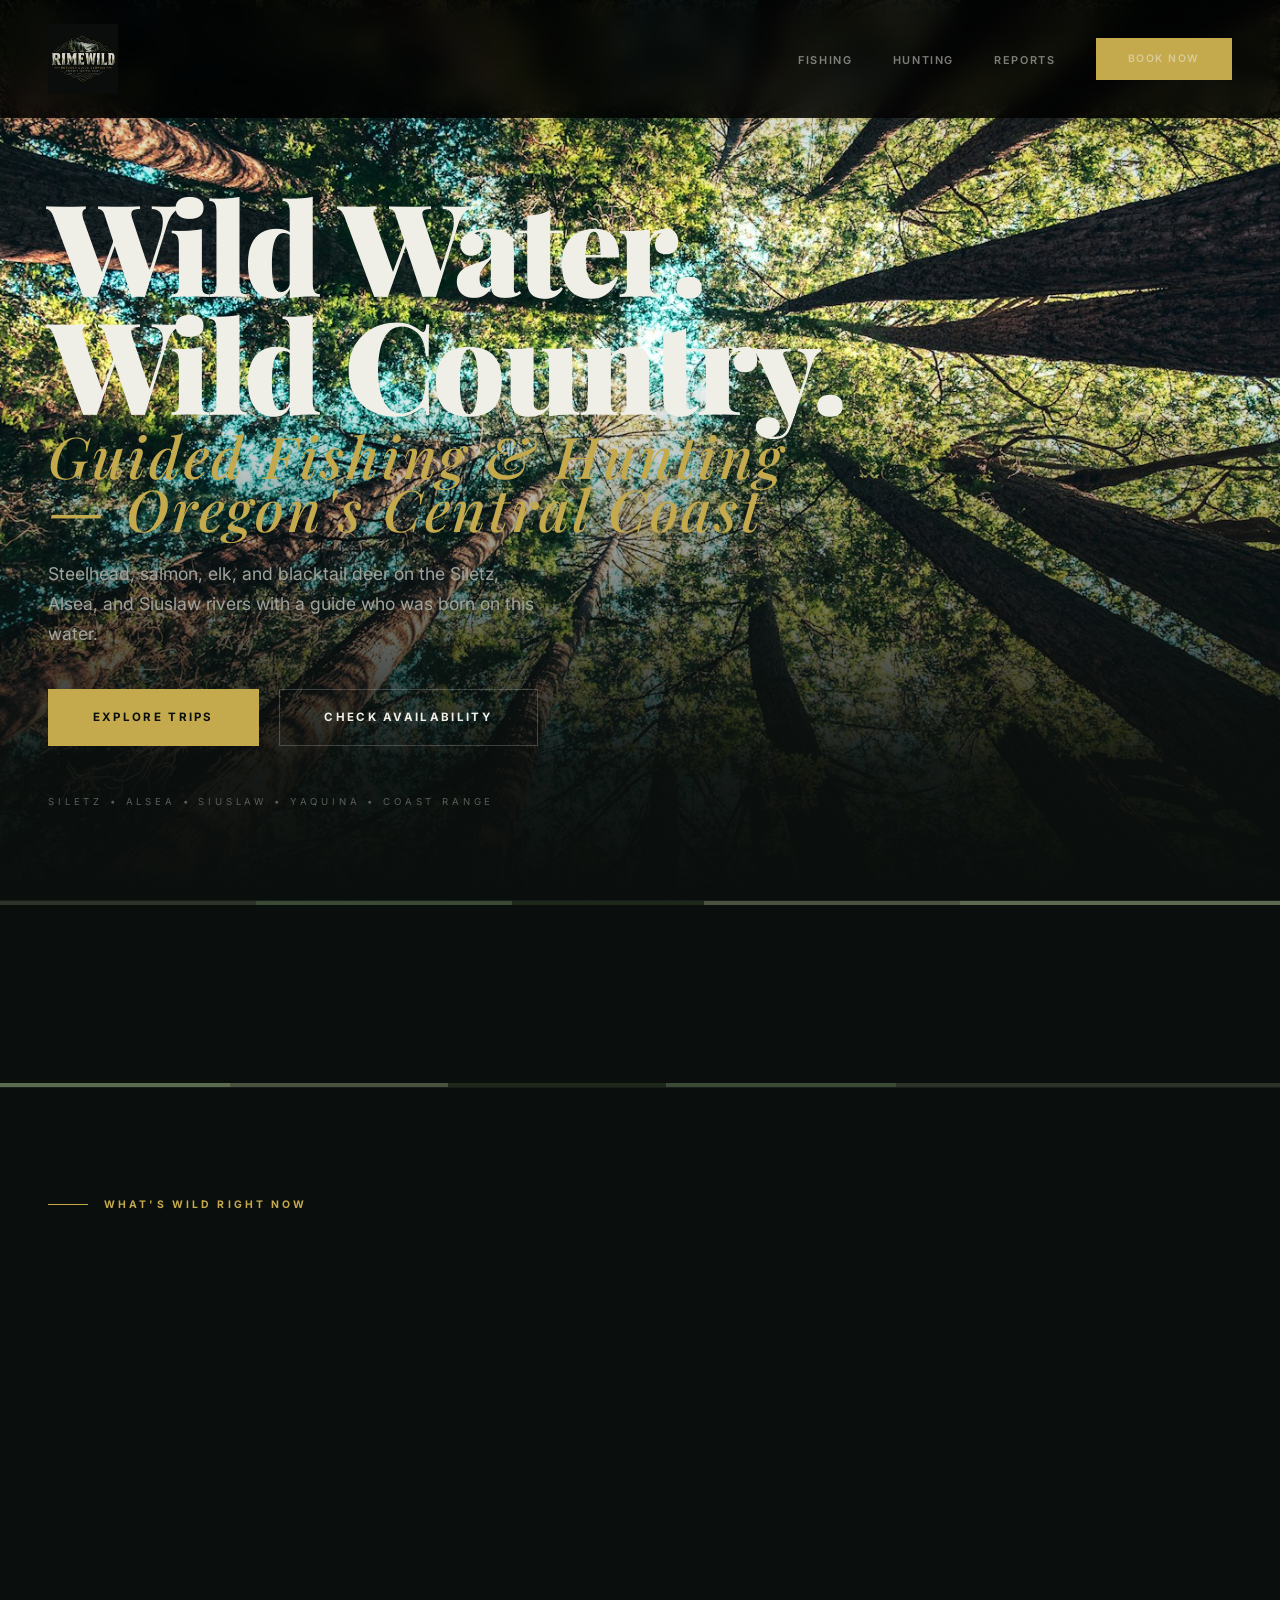
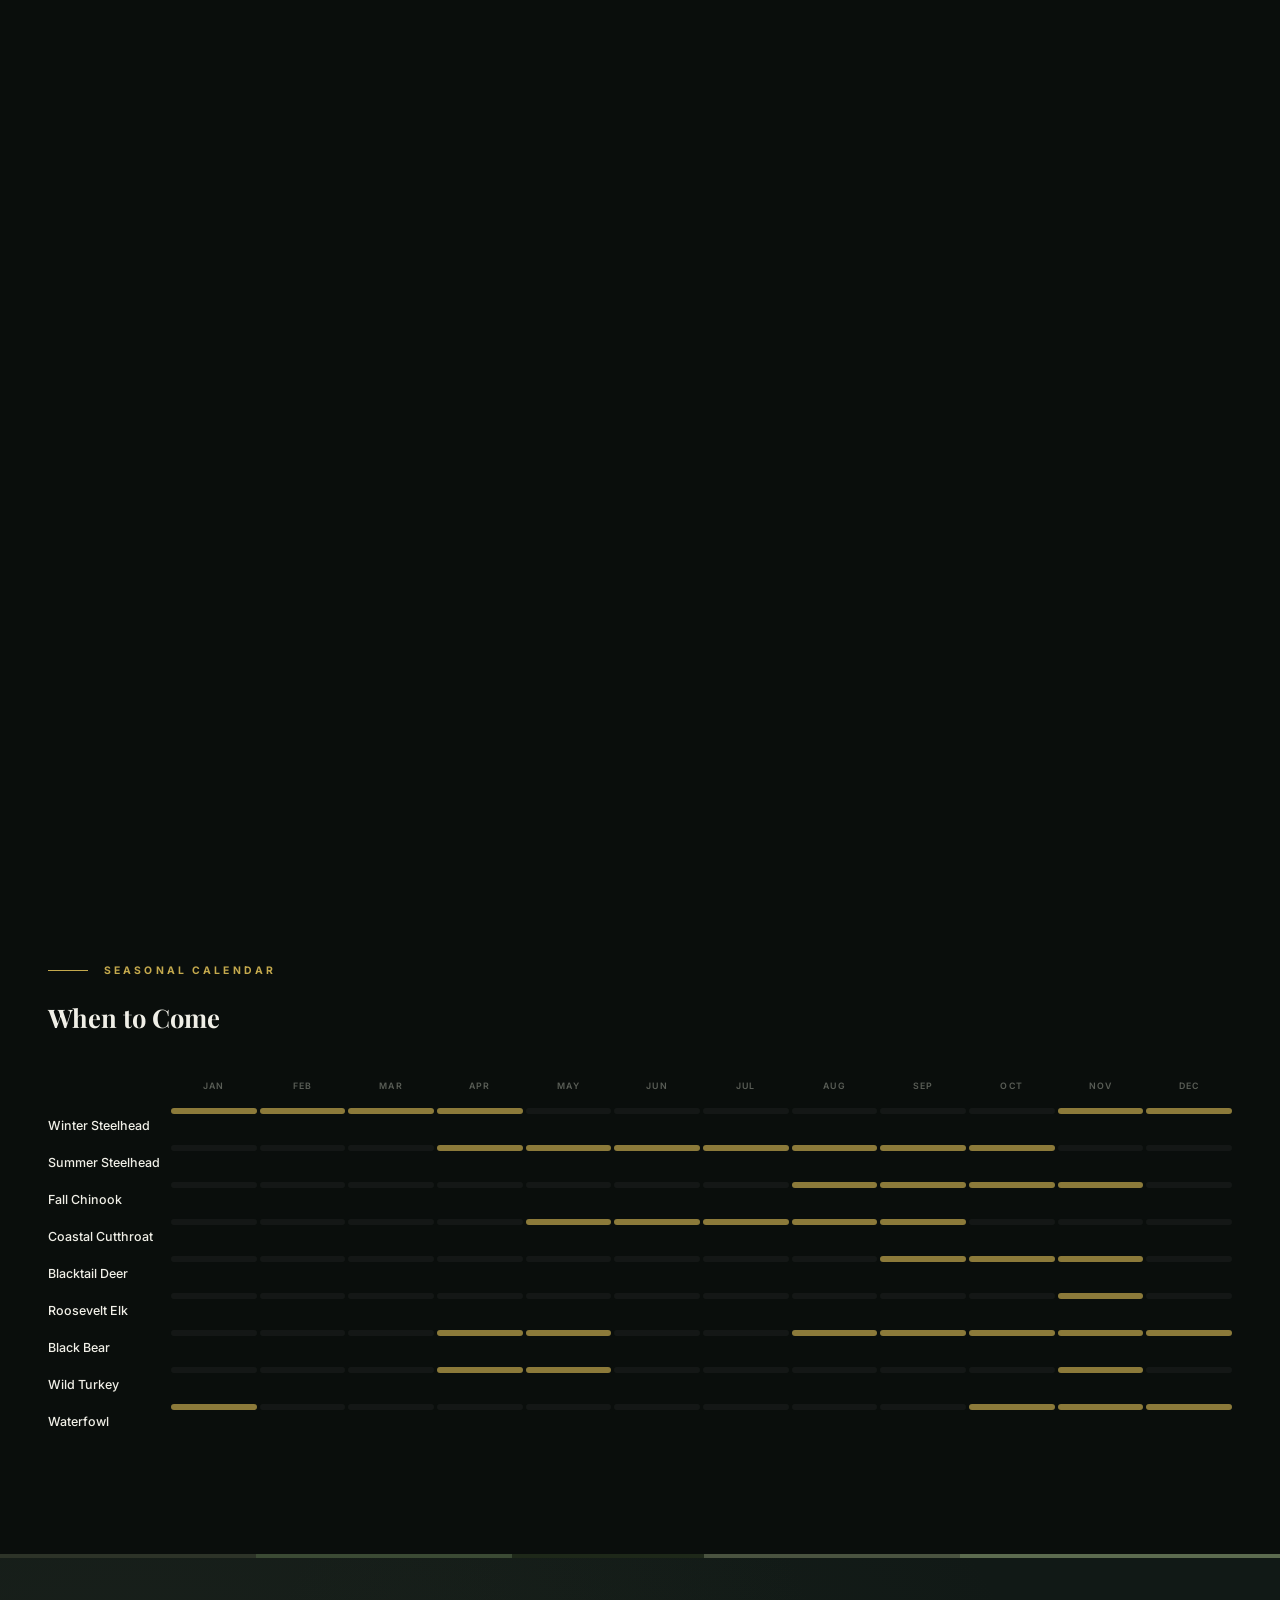
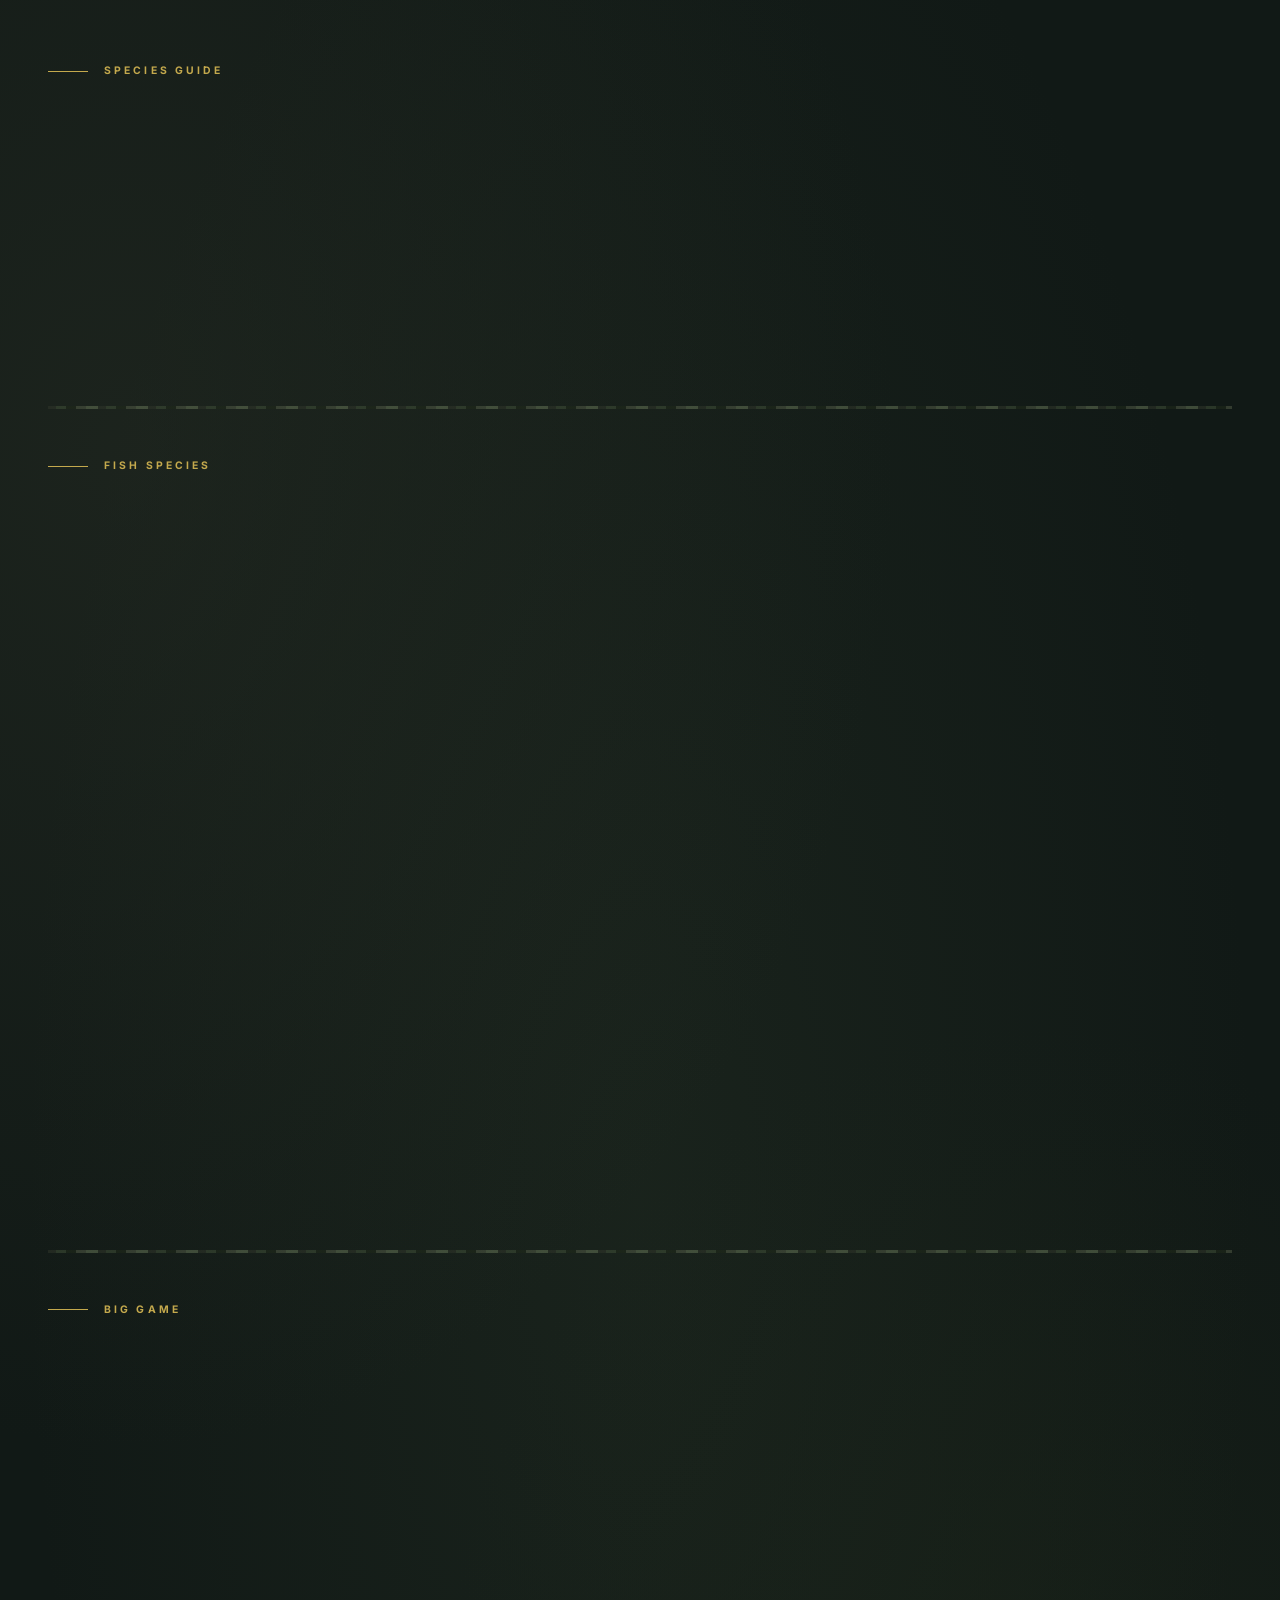
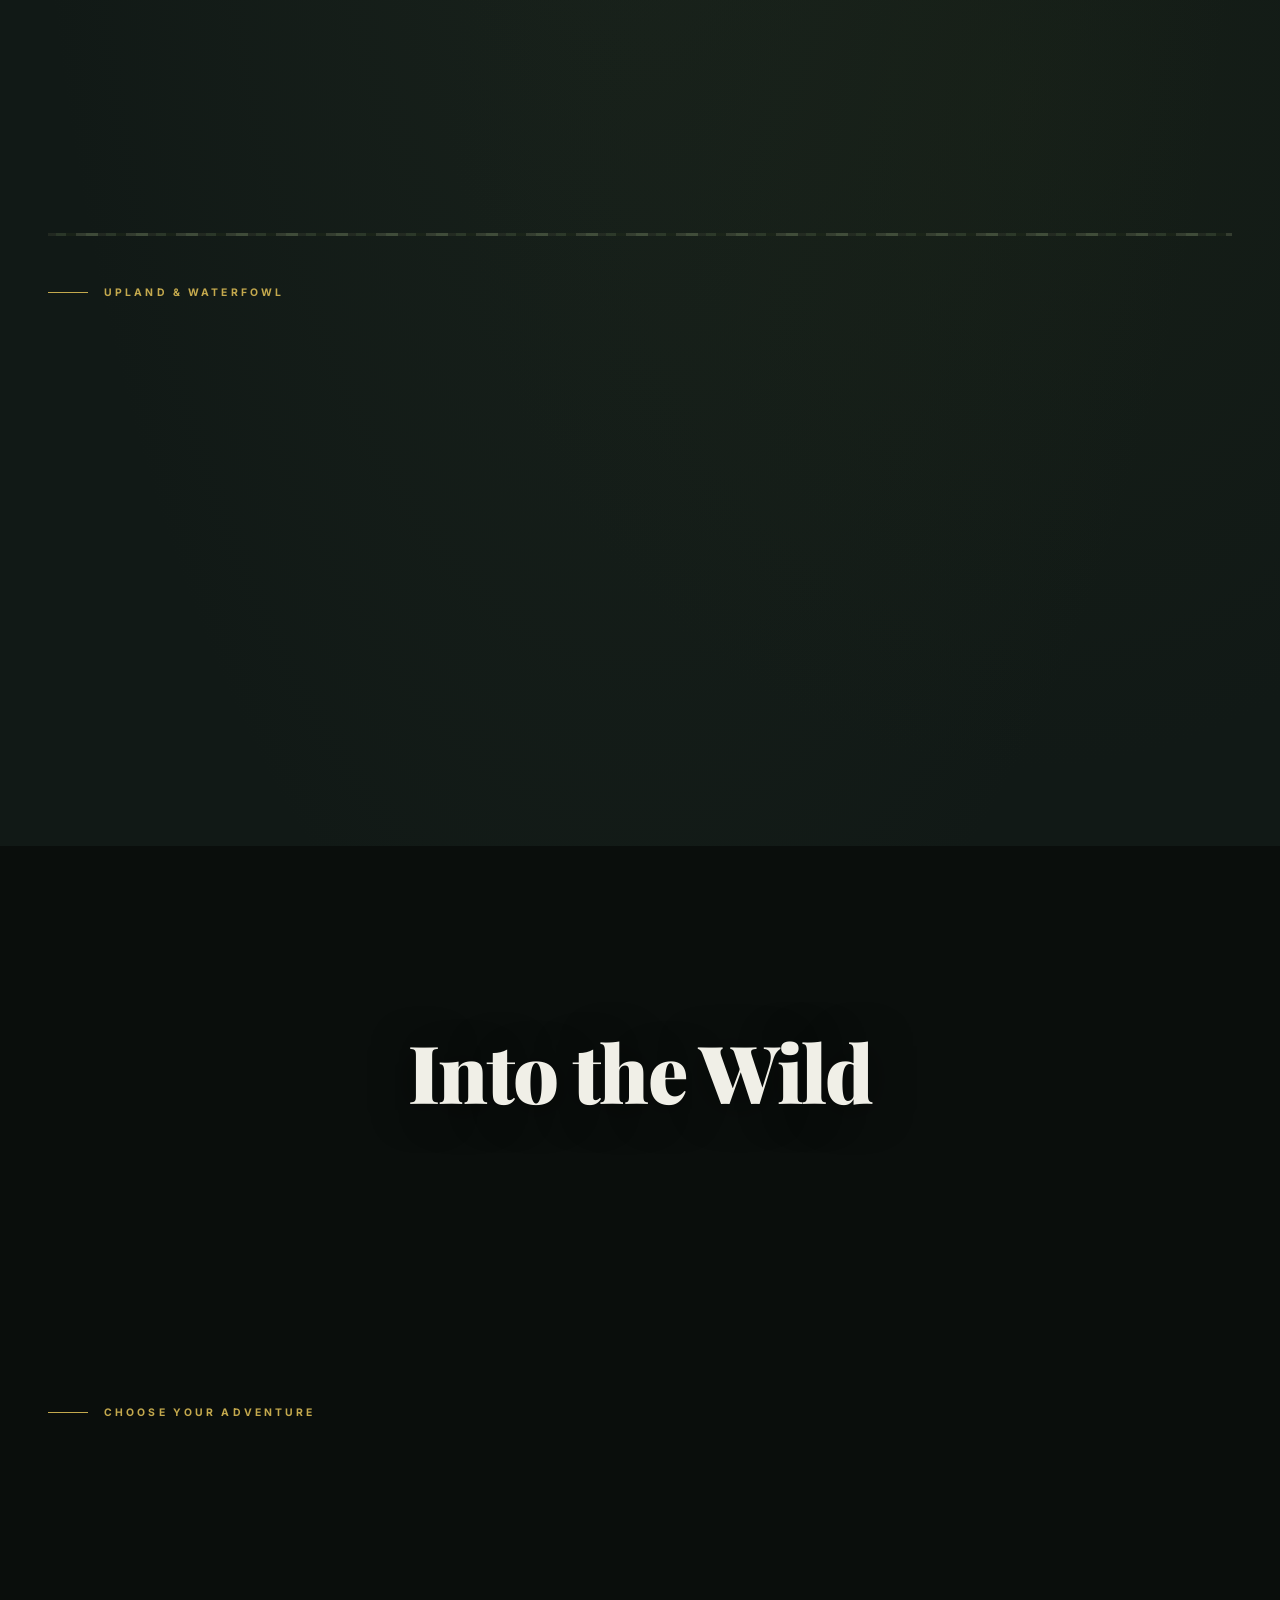
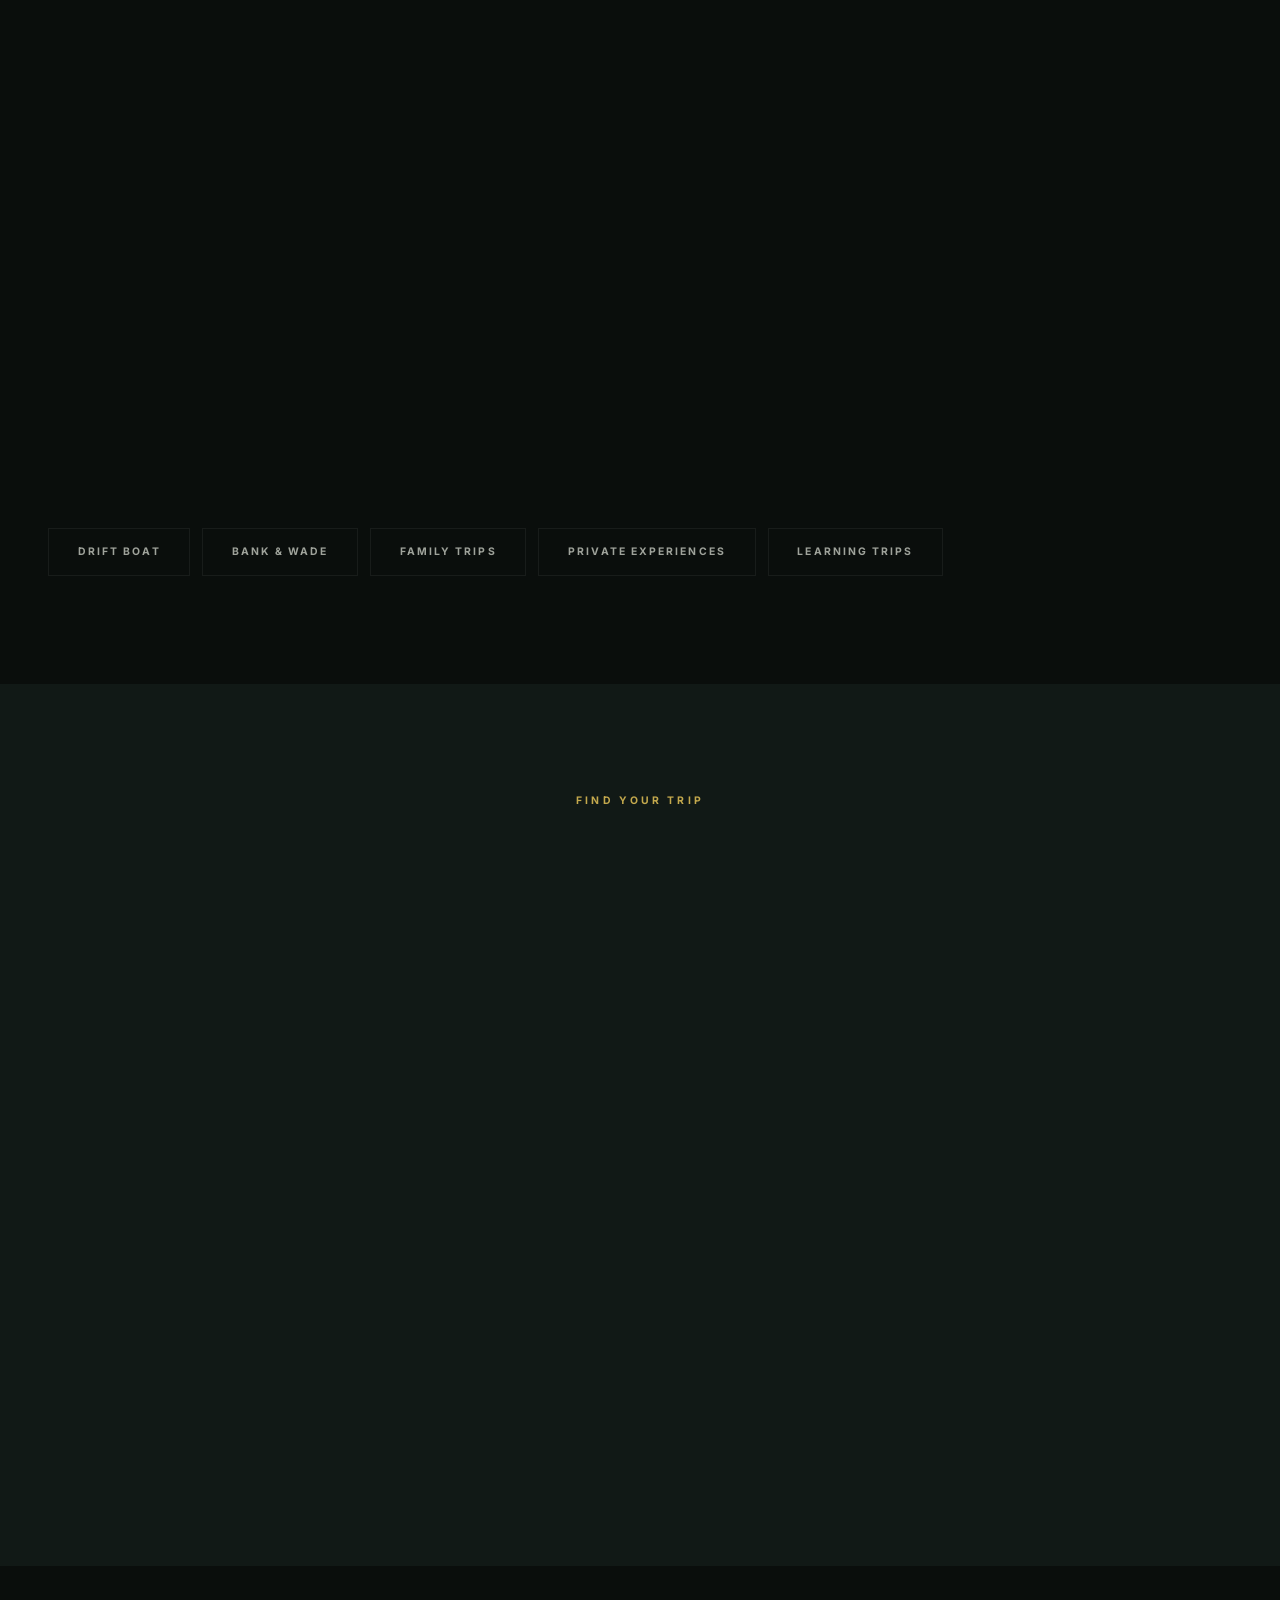
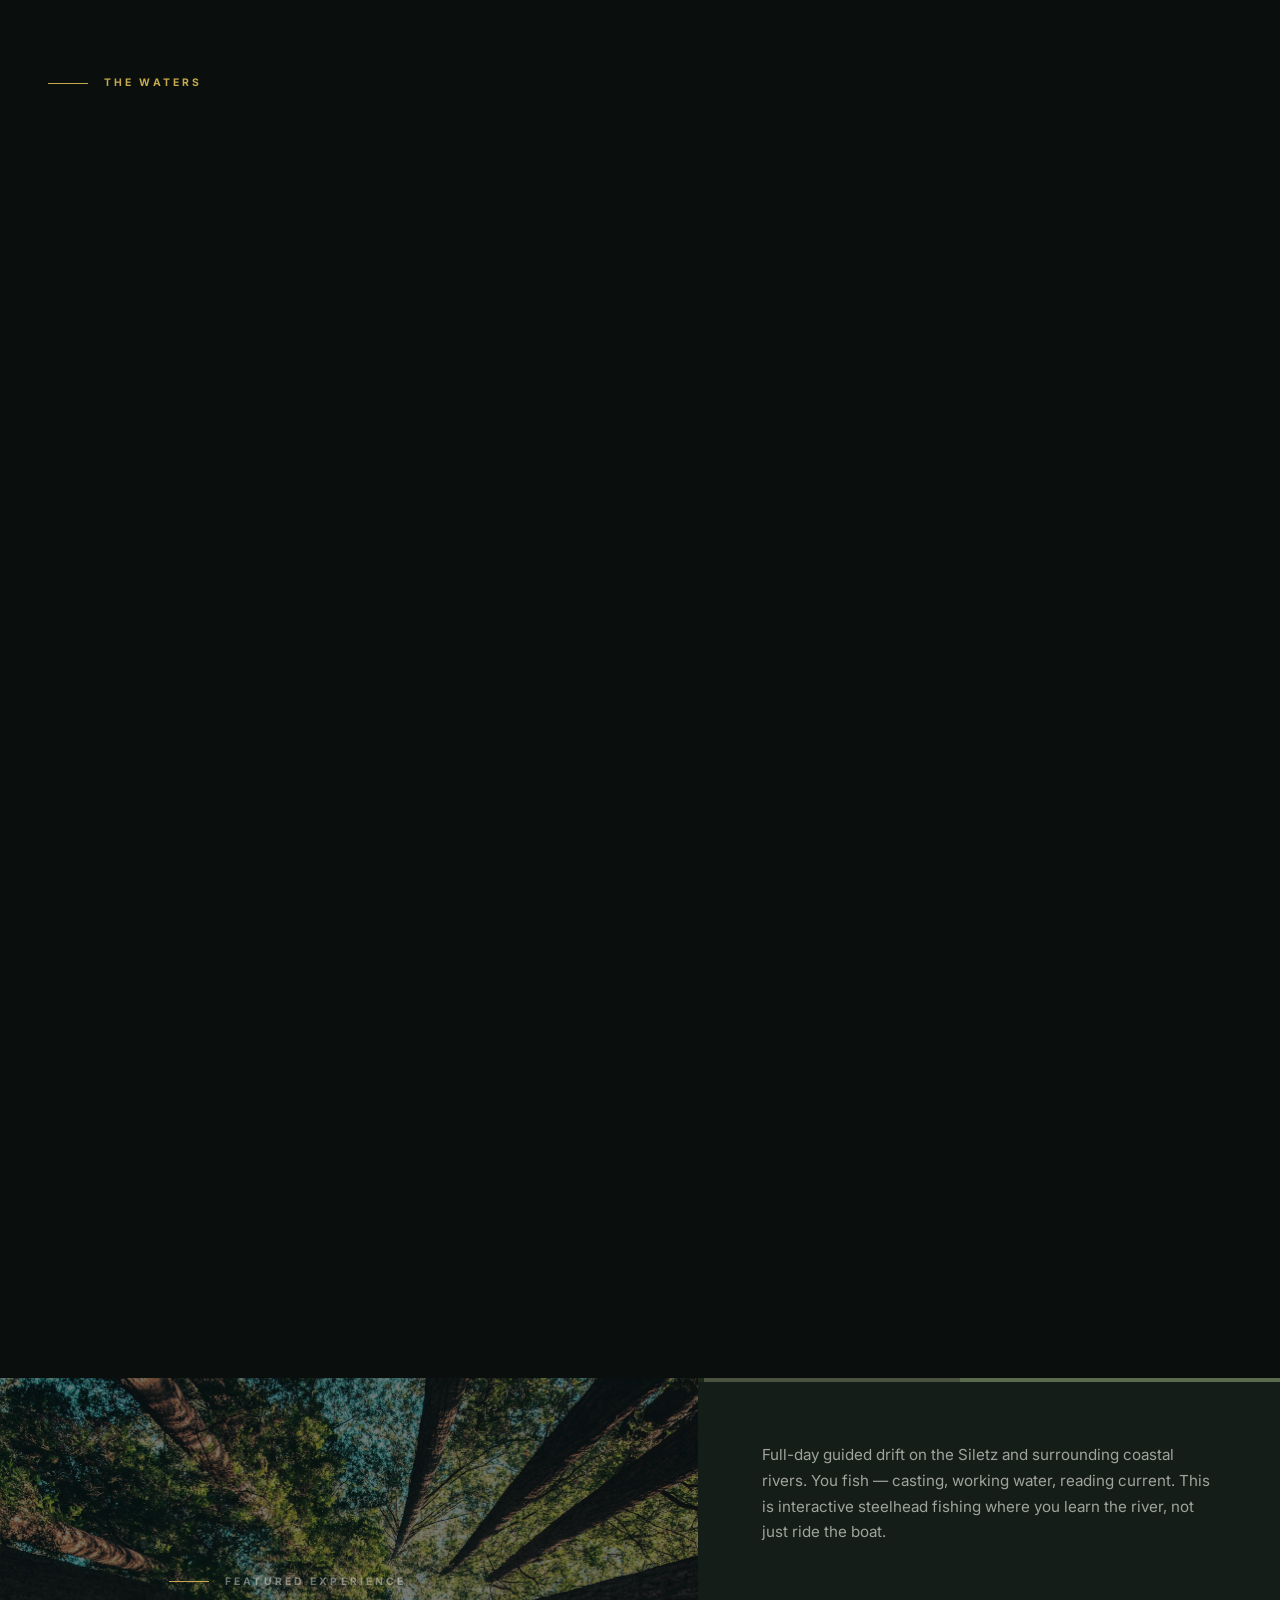
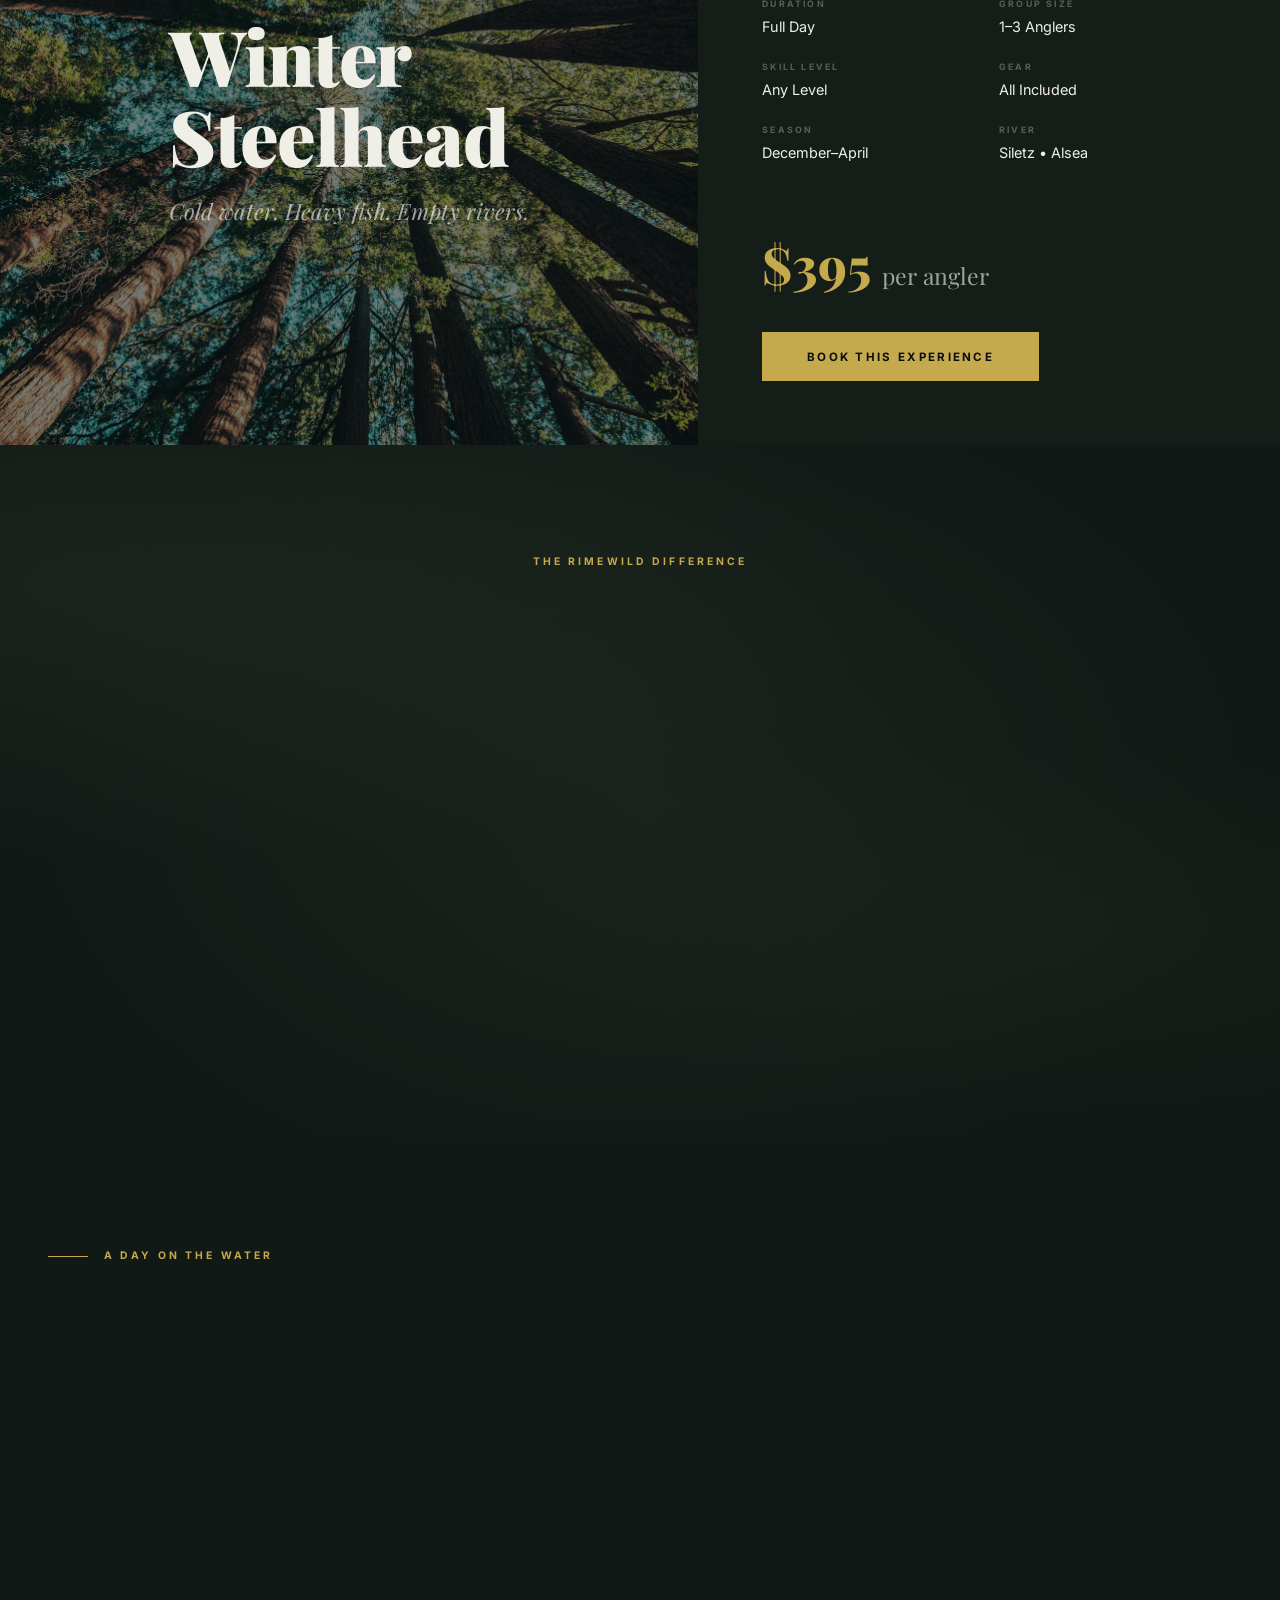
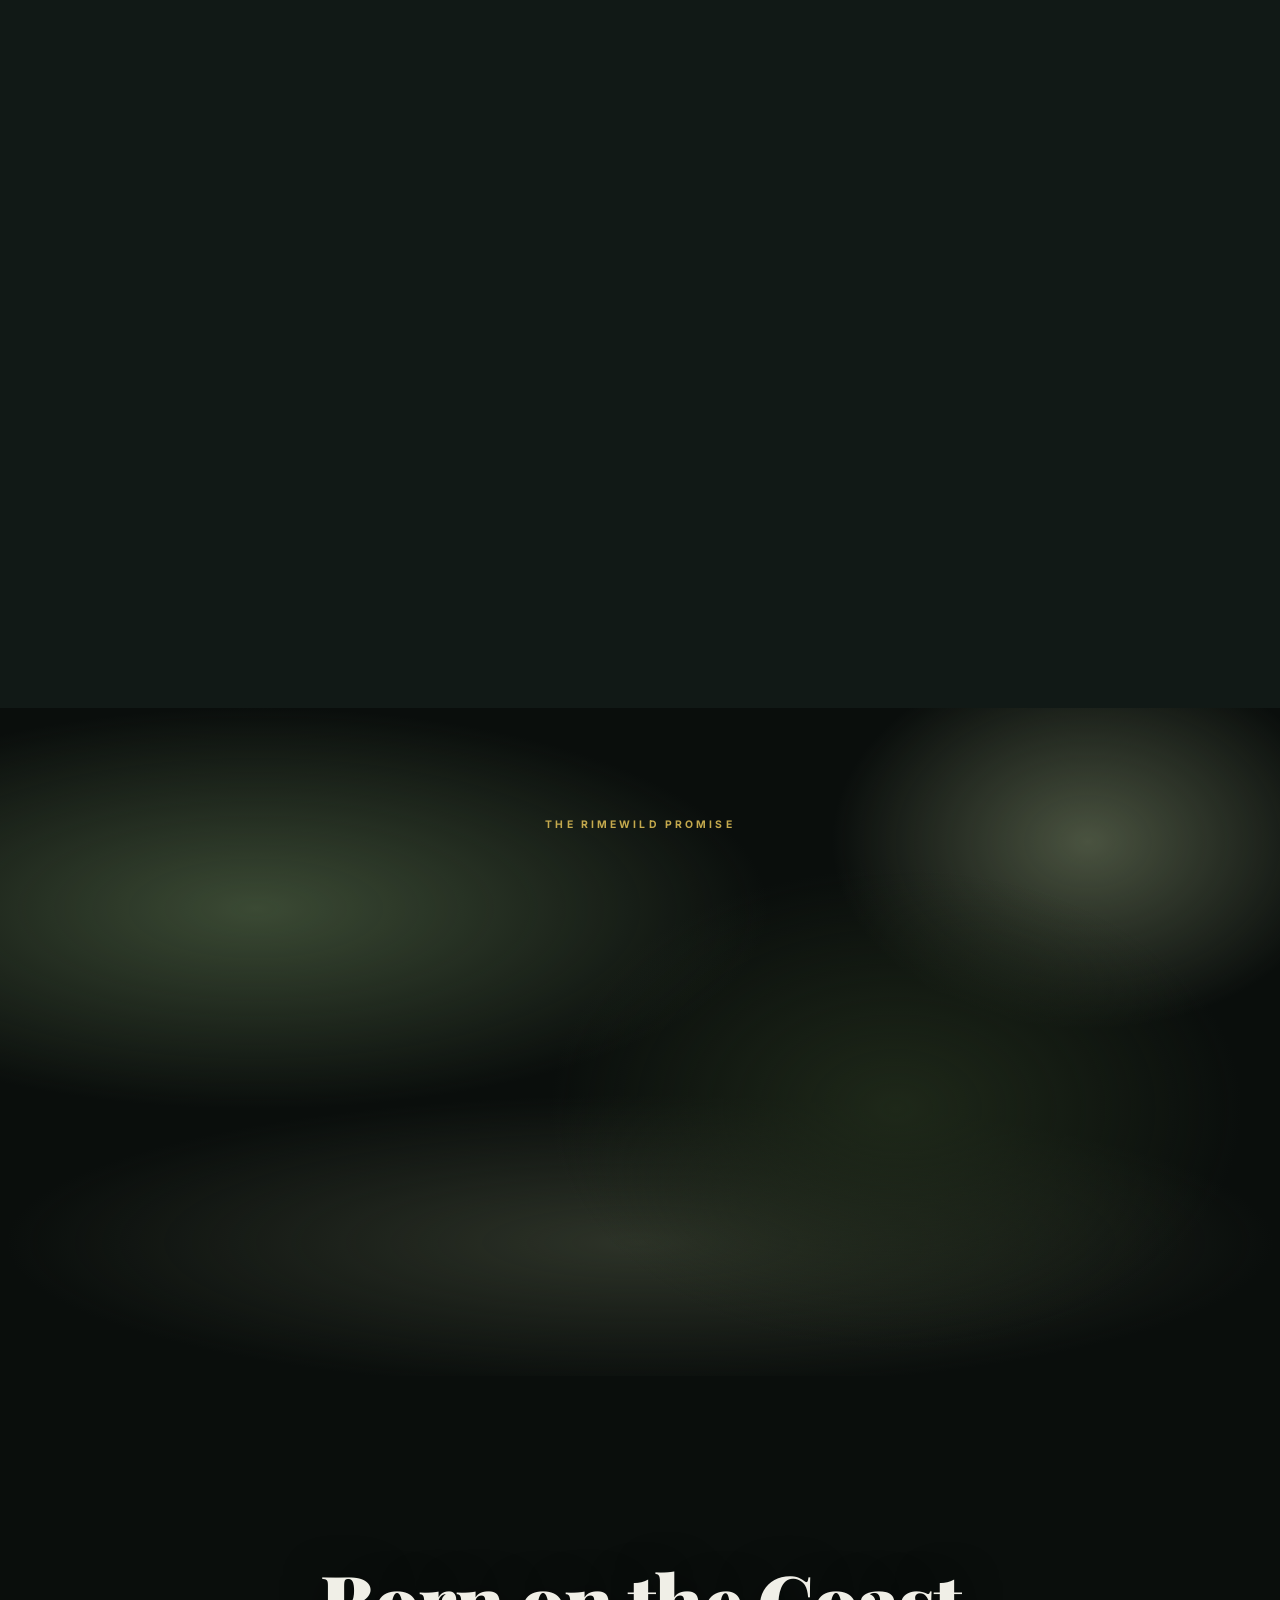
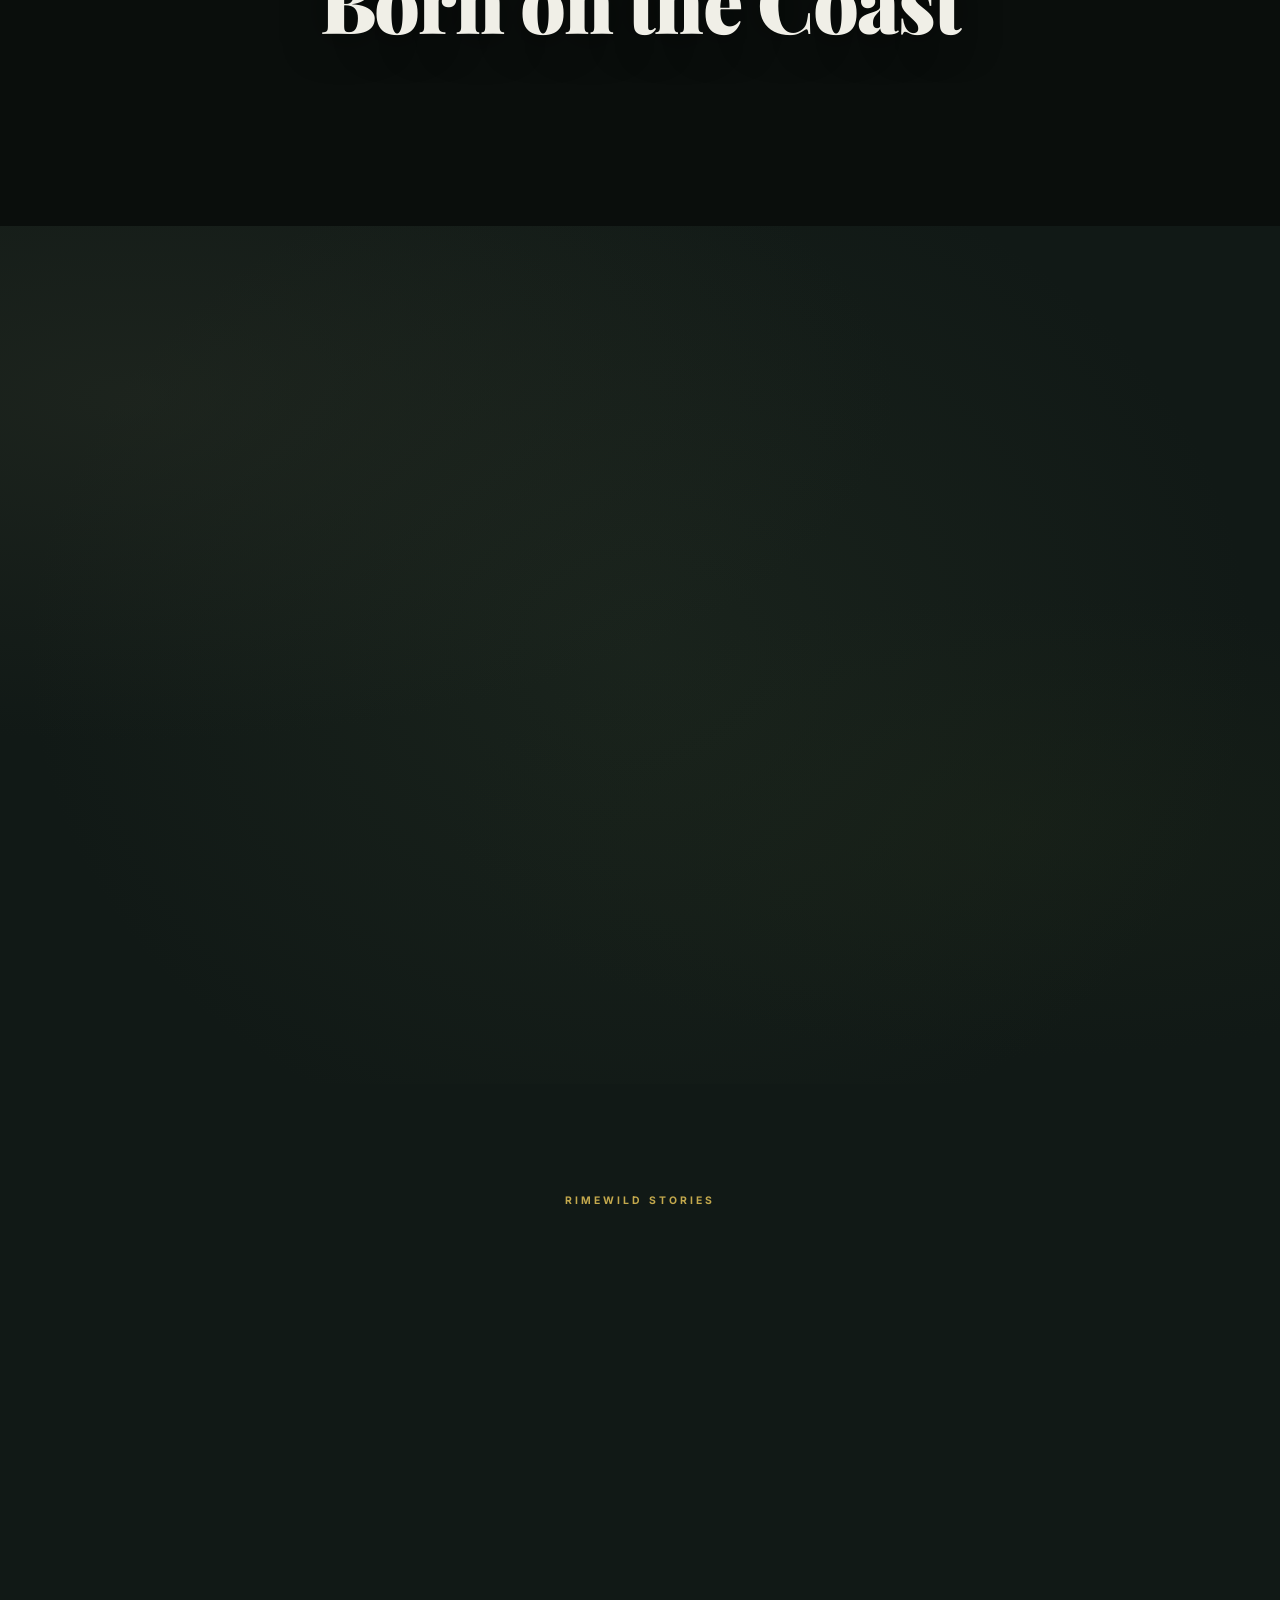
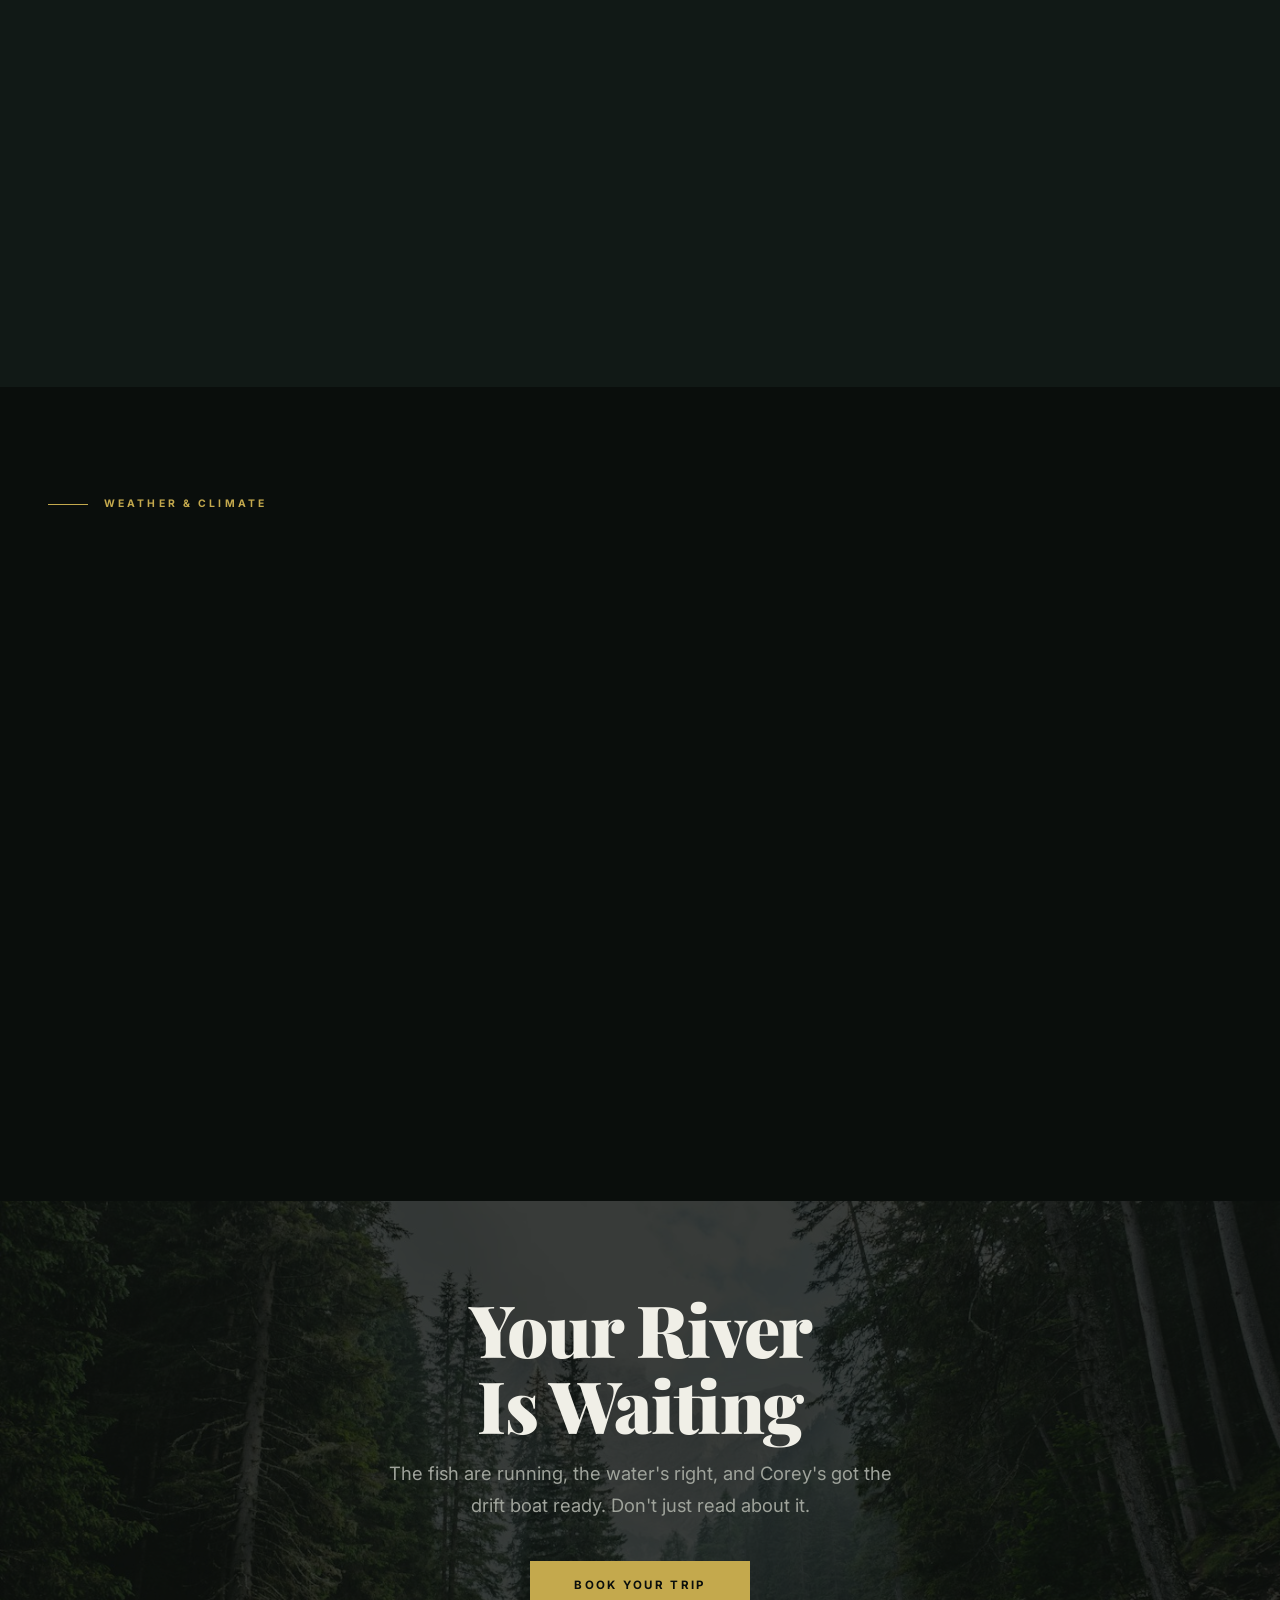
==== index.html @ 9d6ce8b0 "seo: add complete meta tags + accessibility landmarks to all pages Add canonical, OG, Twitter Card, " ====
<!DOCTYPE html>
<html lang="en">
<head>
  <meta charset="UTF-8">
  <meta name="viewport" content="width=device-width, initial-scale=1.0, viewport-fit=cover">
  <title>Rimewild — Guided Fishing & Hunting | Oregon's Central Coast</title>
  <meta name="description" content="Premium guided fishing and hunting on Oregon's Central Coast. Steelhead, salmon, elk, and blacktail deer on the Siletz, Alsea, and Siuslaw rivers.">
  <meta name="robots" content="index, follow">
  <meta name="theme-color" content="#0a0e0c">
  <link rel="canonical" href="https://luckygoats33.github.io/rimewild/">
  <meta property="og:title" content="Rimewild — Guided Fishing & Hunting | Oregon's Central Coast">
  <meta property="og:description" content="Premium guided fishing and hunting on Oregon's Central Coast. Steelhead, salmon, elk, and blacktail deer on the Siletz, Alsea, and Siuslaw rivers.">
  <meta property="og:type" content="website">
  <meta property="og:url" content="https://luckygoats33.github.io/rimewild/">
  <meta property="og:image" content="https://luckygoats33.github.io/rimewild/assets/hero-river.jpg">
  <meta property="og:site_name" content="Rimewild">
  <meta name="twitter:card" content="summary_large_image">
  <meta name="twitter:title" content="Rimewild — Guided Fishing & Hunting | Oregon's Central Coast">
  <meta name="twitter:description" content="Premium guided fishing and hunting on Oregon's Central Coast. Steelhead, salmon, elk, and blacktail deer.">
  <meta name="twitter:image" content="https://luckygoats33.github.io/rimewild/assets/hero-river.jpg">
  <meta name="geo.region" content="US-OR">
  <meta name="geo.placename" content="Lincoln City, Oregon">
  <meta name="geo.position" content="44.9582;-124.0177">
  <meta name="ICBM" content="44.9582, -124.0177">
  <script type="application/ld+json">
  {
    "@context": "https://schema.org",
    "@type": "LocalBusiness",
    "name": "Rimewild",
    "description": "Premium guided fishing and hunting on Oregon's Central Coast",
    "url": "https://luckygoats33.github.io/rimewild/",
    "image": "https://luckygoats33.github.io/rimewild/assets/hero-river.jpg",
    "address": {
      "@type": "PostalAddress",
      "addressRegion": "OR",
      "addressCountry": "US",
      "addressLocality": "Lincoln City"
    },
    "geo": {
      "@type": "GeoCoordinates",
      "latitude": 44.9582,
      "longitude": -124.0177
    },
    "areaServed": "Oregon Central Coast",
    "priceRange": "$$",
    "hasOfferCatalog": {
      "@type": "OfferCatalog",
      "name": "Guide Services",
      "itemListElement": [
        {"@type": "Offer", "itemOffered": {"@type": "Service", "name": "Guided Fishing"}},
        {"@type": "Offer", "itemOffered": {"@type": "Service", "name": "Guided Hunting"}}
      ]
    }
  }
  </script>
  <link rel="preconnect" href="https://fonts.googleapis.com">
  <link rel="preconnect" href="https://fonts.gstatic.com" crossorigin>
  <link href="https://fonts.googleapis.com/css2?family=Playfair+Display:ital,wght@0,400;0,500;0,600;0,700;0,800;0,900;1,400;1,500;1,600&family=Inter:wght@300;400;500;600;700;800&display=swap" rel="stylesheet">
  <style>
*,*::before,*::after{box-sizing:border-box}
:root {
  --bg: #0a0e0c;
  --bg-elevated: #111916;
  --bg-card: #151d19;
  --bg-card-hover: #1c2821;
  --text: #f0efe7;
  --text-dim: #9fa39b;
  --text-muted: #5a5e57;
  --gold: #c4a94d;
  --gold-bright: #dfc462;
  --gold-dim: rgba(196,169,77,.12);
  --green: #3d6b4f;
  --green-bright: #5ba373;
  --camo-1: #2d3328;
  --camo-2: #3b4a34;
  --camo-3: #1e2819;
  --camo-4: #4a5340;
  --camo-5: #5c6b4f;
  --camo-tan: #8b7d5e;
  --camo-brown: #5e4a2f;
  --border: rgba(255,255,255,.06);
  --border-hover: rgba(255,255,255,.12);
  --shadow: 0 20px 60px rgba(0,0,0,.4);
  --font-display: 'Playfair Display', Georgia, serif;
  --font-body: 'Inter', -apple-system, BlinkMacSystemFont, sans-serif;
  color-scheme: dark;
}
body{margin:0;font-family:var(--font-body);background:var(--bg);color:var(--text);line-height:1.7;overflow-x:hidden;-webkit-font-smoothing:antialiased}
h1,h2,h3,h4,h5{font-family:var(--font-display);font-weight:700;line-height:1.05;margin:0}
p{margin:0 0 1.25rem}
a{color:var(--gold);text-decoration:none;transition:color .2s}
a:hover{color:var(--gold-bright)}
img{max-width:100%;height:auto;display:block}
button{font-family:var(--font-body);cursor:pointer;border:none;transition:all .3s ease}
.sr-only{position:absolute;width:1px;height:1px;padding:0;margin:-1px;overflow:hidden;clip:rect(0,0,0,0);border:0}

.wrap{max-width:1400px;margin:0 auto;padding-inline:clamp(20px,4vw,48px)}
.sec{padding-block:clamp(80px,12vh,160px)}
.sec-alt{background:var(--bg-elevated)}

.eyebrow{font-family:var(--font-body);font-size:.65rem;font-weight:700;letter-spacing:.3em;text-transform:uppercase;color:var(--gold);margin-bottom:1.5rem;display:flex;align-items:center;gap:1rem}
.eyebrow::before{content:'';width:40px;height:1px;background:var(--gold)}
.eyebrow-center{justify-content:center}
.eyebrow-center::before{display:none}

.big-title{font-size:clamp(2.8rem,6vw,5.5rem);text-wrap:balance;letter-spacing:-.02em;margin-bottom:1rem}
.med-title{font-size:clamp(2rem,4vw,3.5rem);letter-spacing:-.01em;margin-bottom:.75rem}
.subtitle{font-family:var(--font-display);font-style:italic;font-size:clamp(1.1rem,2vw,1.4rem);color:var(--text-dim);max-width:55ch;line-height:1.5}

.btn{display:inline-flex;align-items:center;gap:.6rem;padding:1.1rem 2.8rem;font-size:.72rem;font-weight:700;letter-spacing:.2em;text-transform:uppercase;border-radius:0;transition:all .35s ease}
.btn-gold{background:var(--gold);color:var(--bg)}
.btn-gold:hover{background:var(--gold-bright);color:var(--bg);transform:translateY(-2px);box-shadow:0 8px 30px rgba(196,169,77,.3)}
.btn-ghost{background:transparent;color:var(--text);border:1px solid rgba(255,255,255,.2);padding:1.1rem 2.8rem}
.btn-ghost:hover{border-color:var(--gold);color:var(--gold)}
.btn-text{background:none;color:var(--gold);padding:.5rem 0;font-size:.72rem;font-weight:700;letter-spacing:.2em;text-transform:uppercase}
.btn-text:hover{color:var(--gold-bright)}
.btn-text::after{content:' \2192';transition:transform .2s}
.btn-text:hover::after{transform:translateX(4px)}

/* ===== NAV ===== */
.nav{position:fixed;top:0;left:0;right:0;z-index:100;padding:1.5rem 0;transition:all .5s;background:rgba(0,0,0,.85);backdrop-filter:blur(12px);-webkit-backdrop-filter:blur(12px)}
.nav.scrolled{background:rgba(0,0,0,.97);backdrop-filter:blur(20px);-webkit-backdrop-filter:blur(20px);padding:.75rem 0;border-bottom:1px solid var(--border)}
.nav-inner{max-width:1400px;margin:0 auto;padding-inline:clamp(20px,4vw,48px);display:flex;align-items:center;justify-content:space-between}
.nav-logo img{height:70px;width:auto;transition:height .4s}
.nav.scrolled .nav-logo img{height:52px}
.nav-links{display:flex;align-items:center;gap:2.5rem;list-style:none;margin:0;padding:0}
.nav-links a{font-size:.68rem;font-weight:600;letter-spacing:.15em;text-transform:uppercase;color:rgba(240,239,231,.5);transition:color .3s}
.nav-links a:hover{color:var(--text)}
.nav-cta .btn-gold{padding:.75rem 2rem;font-size:.65rem}
.nav-toggle{display:none;background:none;color:var(--text);font-size:1.6rem;padding:.25rem}
@media(max-width:1000px){
  .nav-links{display:none}
  .nav-links.open{display:flex;flex-direction:column;position:fixed;inset:0;background:rgba(10,14,12,.98);backdrop-filter:blur(30px);padding:100px 40px 40px;gap:2rem;z-index:99}
  .nav-links.open a{font-size:1.2rem;letter-spacing:.1em;color:var(--text-dim)}
  .nav-toggle{display:block;z-index:101}
}

/* ===== HERO ===== */
.hero{min-height:100vh;min-height:100dvh;display:flex;flex-direction:column;justify-content:flex-end;padding:clamp(140px,18vh,200px) 0 clamp(60px,10vh,120px);position:relative;overflow:hidden}
.hero-video{position:absolute;inset:0;width:100%;height:100%;object-fit:cover;z-index:0}
.hero-overlay{position:absolute;inset:0;z-index:1;background:
  linear-gradient(180deg,rgba(10,14,12,.3) 0%,rgba(10,14,12,0) 25%,rgba(10,14,12,0) 40%,rgba(10,14,12,.5) 65%,rgba(10,14,12,.95) 85%,var(--bg) 100%)}
.hero-content{position:relative;z-index:2;max-width:1400px;margin:0 auto;padding-inline:clamp(20px,4vw,48px)}
.hero-logo{max-width:180px;margin-bottom:2rem;filter:drop-shadow(0 2px 20px rgba(0,0,0,.6));opacity:.9}
@media(max-width:600px){.hero-logo{max-width:120px}}
.hero-title{font-size:clamp(3.5rem,10vw,9rem);font-weight:900;letter-spacing:-.03em;line-height:.92;margin-bottom:1.5rem;text-wrap:balance}
.hero-title span{display:block;color:var(--gold);font-style:italic;font-weight:500;font-size:.45em;letter-spacing:.05em;margin-top:.5rem}
.hero-sub{font-size:clamp(.85rem,1.5vw,1.1rem);color:var(--text-dim);max-width:45ch;margin-bottom:2.5rem;line-height:1.7}
.hero-ctas{display:flex;gap:1.25rem;flex-wrap:wrap;margin-bottom:3rem}
.hero-rivers{font-size:.6rem;letter-spacing:.4em;text-transform:uppercase;color:var(--text-muted)}

/* ===== STAT BANNER ===== */
.stat-banner{border-top:1px solid var(--border);border-bottom:1px solid var(--border);padding:3rem 0}
.stat-grid{display:grid;grid-template-columns:repeat(4,1fr);gap:2rem;text-align:center}
@media(max-width:600px){.stat-grid{grid-template-columns:repeat(2,1fr)}}
.stat-num{font-family:var(--font-display);font-size:clamp(2.5rem,5vw,4rem);font-weight:800;color:var(--gold);line-height:1}
.stat-label{font-size:.65rem;font-weight:600;letter-spacing:.2em;text-transform:uppercase;color:var(--text-muted);margin-top:.5rem}

/* ===== WHAT'S WILD ===== */
.wild-grid{display:grid;gap:1px;background:var(--border);overflow:hidden}
.wild-row{display:grid;grid-template-columns:1.5fr auto auto auto;align-items:center;background:var(--bg-card);padding:1.5rem 2rem;transition:all .3s}
.wild-row:hover{background:var(--bg-card-hover)}
.wild-row.header{background:var(--bg);font-size:.6rem;font-weight:700;letter-spacing:.25em;text-transform:uppercase;color:var(--text-muted);padding:1rem 2rem}
.wild-name{font-family:var(--font-display);font-size:1.25rem;font-weight:600}
.wild-status{font-size:.65rem;font-weight:700;letter-spacing:.12em;text-transform:uppercase;padding:.4rem 1rem;min-width:110px;text-align:center}
.wild-status.in-season{background:rgba(91,163,115,.15);color:var(--green-bright)}
.wild-status.late-season{background:var(--gold-dim);color:var(--gold)}
.wild-status.upcoming{background:rgba(255,255,255,.04);color:var(--text-dim)}
.wild-status.closed{background:rgba(180,60,60,.1);color:#c06060}
.wild-window{font-size:.85rem;color:var(--text-dim);padding-left:2rem;min-width:100px}
.wild-action{padding-left:2rem}
@media(max-width:700px){.wild-row{grid-template-columns:1fr auto;padding:1.25rem 1.5rem}.wild-window,.wild-row.header .wild-window,.wild-action,.wild-row.header .wild-action{display:none}}

/* ===== SEASON BAR ===== */
.season-bar-container{overflow-x:auto;margin:3rem 0 0;padding-bottom:.5rem}
.season-bar-month{text-align:center;font-size:.55rem;letter-spacing:.15em;text-transform:uppercase;color:var(--text-muted);padding-bottom:.75rem;font-weight:600}
.season-bar-cell{height:6px;border-radius:3px;transition:opacity .2s}
.season-bar-cell.active{background:var(--gold);opacity:.7}
.season-bar-cell.active:hover{opacity:1}
.season-bar-cell.inactive{background:rgba(255,255,255,.04)}

/* ===== IMAGE BREAK ===== */
.img-break{height:clamp(300px,50vh,600px);position:relative;overflow:hidden;background-size:cover;background-position:center;background-attachment:scroll}
@media(min-width:769px){.img-break{background-attachment:fixed}}
.img-break::after{content:'';position:absolute;inset:0;background:linear-gradient(to bottom,var(--bg) 0%,transparent 15%,transparent 85%,var(--bg) 100%)}
.img-break-text{position:absolute;inset:0;display:flex;align-items:center;justify-content:center;z-index:1;text-align:center;padding:2rem}
.img-break-text h2{font-size:clamp(2.5rem,7vw,5rem);font-weight:900;letter-spacing:-.02em;text-shadow:0 4px 40px rgba(0,0,0,.5)}

/* ===== ADVENTURE ===== */
.adventure-grid{display:grid;grid-template-columns:1fr 1fr;gap:clamp(1rem,2vw,2rem)}
@media(max-width:700px){.adventure-grid{grid-template-columns:1fr}}
.adventure-tile{position:relative;overflow:hidden;aspect-ratio:4/3;display:flex;flex-direction:column;justify-content:flex-end;padding:clamp(2rem,4vw,3.5rem);cursor:pointer;background-size:cover;background-position:center}
.adventure-tile::before{content:'';position:absolute;inset:0;background:rgba(10,14,12,.15);transition:background .5s}
.adventure-tile:hover::before{background:rgba(10,14,12,.05)}
.adventure-tile::after{content:'';position:absolute;inset:0;background:linear-gradient(to top,rgba(0,0,0,.85) 0%,rgba(0,0,0,.3) 40%,transparent 70%)}
.adventure-tile>*{position:relative;z-index:1}
.adventure-tile .eyebrow{margin-bottom:.75rem}
.adventure-tile .eyebrow::before{background:rgba(255,255,255,.3)}
.adventure-tile h3{font-size:clamp(2rem,4vw,3rem);font-weight:800;letter-spacing:-.01em;margin-bottom:.5rem}
.adventure-tile p{font-size:.9rem;color:rgba(255,255,255,.6);margin:0;max-width:35ch}

.type-chips{display:flex;flex-wrap:wrap;gap:.75rem;margin-top:clamp(1.5rem,3vw,3rem)}
.type-chip{background:transparent;border:1px solid var(--border);padding:.9rem 1.8rem;font-size:.65rem;font-weight:700;letter-spacing:.2em;text-transform:uppercase;color:var(--text-dim);cursor:pointer;transition:all .3s}
.type-chip:hover{border-color:var(--gold);color:var(--gold);background:var(--gold-dim)}

/* ===== TRIP FINDER ===== */
.finder{background:var(--bg-card);border:1px solid var(--border);padding:clamp(2rem,5vw,4rem);max-width:750px;margin:0 auto}
.finder-question{font-family:var(--font-display);font-size:clamp(1.5rem,3vw,2.2rem);font-weight:600;margin-bottom:2rem}
.finder-options{display:grid;grid-template-columns:repeat(auto-fill,minmax(150px,1fr));gap:1rem}
.finder-option{background:var(--bg);border:2px solid var(--border);padding:1.25rem;text-align:center;font-weight:600;font-size:.85rem;color:var(--text);cursor:pointer;transition:all .25s}
.finder-option:hover,.finder-option.selected{border-color:var(--gold);background:var(--gold-dim);color:var(--gold)}
.finder-progress{display:flex;gap:.5rem;margin-bottom:2.5rem}
.finder-dot{width:3rem;height:3px;background:rgba(255,255,255,.08);transition:background .3s}
.finder-dot.active{background:var(--gold)}.finder-dot.done{background:var(--green-bright)}
.finder-result{text-align:center;padding:2rem 0}
.finder-result h3{font-size:clamp(1.8rem,3vw,2.5rem);margin-bottom:.75rem}
.finder-result-details{display:flex;justify-content:center;gap:3rem;flex-wrap:wrap;margin:2rem 0;font-size:.85rem;color:var(--text-dim)}
.finder-result-detail{display:flex;flex-direction:column;align-items:center;gap:.25rem}
.finder-result-detail strong{color:var(--text);font-size:1.1rem}

/* ===== RIVERS ===== */
.rivers-grid{display:grid;grid-template-columns:repeat(auto-fill,minmax(280px,1fr));gap:clamp(1rem,2vw,2rem)}
.river-card{background:var(--bg-card);border:1px solid var(--border);overflow:hidden;transition:all .4s;cursor:pointer}
.river-card:hover{border-color:var(--gold);transform:translateY(-4px);box-shadow:var(--shadow)}
.river-card-visual{height:220px;position:relative;background-size:cover;background-position:center;transition:transform .6s}
.river-card:hover .river-card-visual{transform:scale(1.03)}
.river-card-visual-wrap{overflow:hidden;height:220px}
.river-card-visual::after{content:'';position:absolute;bottom:0;left:0;right:0;height:50%;background:linear-gradient(to top,var(--bg-card),transparent)}
.river-card-body{padding:1.75rem}
.river-card h3{font-size:1.4rem;margin-bottom:.5rem}
.river-card-species{font-size:.65rem;font-weight:700;letter-spacing:.15em;text-transform:uppercase;color:var(--gold);margin-bottom:.75rem}
.river-card p{font-size:.88rem;color:var(--text-dim);margin:0;line-height:1.6}
.river-card .price-tag{font-family:var(--font-display);font-size:1.8rem;font-weight:800;color:var(--gold);margin-top:1rem}
.river-card .price-tag small{font-size:.7rem;font-weight:400;color:var(--text-dim);letter-spacing:.05em}

/* ===== FEATURED ===== */
.featured{display:grid;grid-template-columns:1.2fr 1fr;min-height:clamp(500px,70vh,700px)}
@media(max-width:768px){.featured{grid-template-columns:1fr}}
.featured-visual{position:relative;overflow:hidden;background-size:cover;background-position:center;display:flex;align-items:center;justify-content:center;padding:clamp(2rem,5vw,4rem)}
.featured-visual::after{content:'';position:absolute;inset:0;background:rgba(10,14,12,.55)}
.featured-visual>*{position:relative;z-index:1}
.featured-visual-text{text-align:left;max-width:500px}
.featured-visual-text h2{font-size:clamp(3rem,6vw,5rem);font-weight:900;letter-spacing:-.02em;margin-bottom:1rem}
.featured-visual-text p{font-family:var(--font-display);font-style:italic;color:rgba(255,255,255,.6);font-size:clamp(1.1rem,2vw,1.4rem)}
.featured-info{background:var(--bg-card);padding:clamp(2rem,5vw,4rem);display:flex;flex-direction:column;justify-content:center}
.featured-info>p{color:var(--text-dim);font-size:.95rem;line-height:1.7}
.featured-meta{display:grid;grid-template-columns:1fr 1fr;gap:1.25rem;margin:2rem 0}
.featured-meta-item{font-size:.9rem}
.featured-meta-item span{display:block;font-size:.55rem;font-weight:700;letter-spacing:.25em;text-transform:uppercase;color:var(--text-muted);margin-bottom:.2rem}
.featured-price{font-family:var(--font-display);font-size:clamp(2.5rem,4vw,3.5rem);font-weight:800;color:var(--gold);margin:1.5rem 0}
.featured-price small{font-size:.45em;font-weight:400;color:var(--text-dim)}

/* ===== DIFFERENCE ===== */
.diff-grid{display:grid;grid-template-columns:repeat(4,1fr);gap:0}
@media(max-width:768px){.diff-grid{grid-template-columns:repeat(2,1fr)}}
@media(max-width:480px){.diff-grid{grid-template-columns:1fr}}
.diff-item{padding:2.5rem;border:1px solid var(--border);position:relative;transition:all .3s}
.diff-item:hover{background:var(--bg-card);border-color:var(--border-hover)}
.diff-num{font-family:var(--font-display);font-size:3rem;font-weight:800;color:rgba(196,169,77,.15);line-height:1;margin-bottom:1rem}
.diff-item h4{font-family:var(--font-display);font-size:1.25rem;font-weight:700;margin-bottom:.75rem}
.diff-item p{font-size:.88rem;color:var(--text-dim);margin:0;line-height:1.6}

/* ===== GUIDE ===== */
.guide-section{display:grid;grid-template-columns:1fr 1.3fr;gap:clamp(3rem,6vw,6rem);align-items:center}
@media(max-width:768px){.guide-section{grid-template-columns:1fr}}
.guide-photo{aspect-ratio:3/4;background-size:cover;background-position:center;position:relative;overflow:hidden}
.guide-photo::after{content:'';position:absolute;inset:0;background:linear-gradient(to top,rgba(10,14,12,.9) 0%,transparent 40%)}
.guide-photo-text{position:absolute;bottom:0;left:0;right:0;padding:2.5rem;z-index:1}
.guide-content .eyebrow{margin-bottom:2rem}
.guide-content blockquote{font-family:var(--font-display);font-style:italic;font-size:clamp(1.5rem,3vw,2.2rem);line-height:1.35;color:var(--text);margin:0 0 2.5rem;padding:0;border:none;position:relative}
.guide-content blockquote::before{content:'\201C';font-family:var(--font-display);font-size:6rem;color:var(--gold);opacity:.25;position:absolute;top:-2rem;left:-1rem;line-height:1}
.guide-content p{color:var(--text-dim);font-size:1rem;line-height:1.8}

/* ===== STORIES ===== */
.stories-grid{display:grid;grid-template-columns:repeat(3,1fr);gap:0}
@media(max-width:768px){.stories-grid{grid-template-columns:1fr}}
.story-card{padding:clamp(2rem,4vw,3.5rem);border:1px solid var(--border);transition:all .3s}
.story-card:hover{background:var(--bg-card)}
.story-stars{color:var(--gold);font-size:1.1rem;letter-spacing:.15em;margin-bottom:1.5rem}
.story-quote{font-family:var(--font-display);font-style:italic;font-size:clamp(1.05rem,1.5vw,1.2rem);line-height:1.6;margin-bottom:2rem;color:var(--text)}
.story-meta{font-size:.8rem;color:var(--text-dim)}
.story-author{font-family:var(--font-body);font-weight:700;color:var(--text);display:block;margin-bottom:.15rem;font-style:normal}
.story-trip{font-size:.7rem;letter-spacing:.05em}

/* ===== GALLERY ===== */
.gallery-grid{display:grid;grid-template-columns:repeat(4,1fr);grid-auto-rows:clamp(180px,25vw,280px);gap:4px}
@media(max-width:768px){.gallery-grid{grid-template-columns:repeat(2,1fr);grid-auto-rows:180px}}
.gallery-item{position:relative;overflow:hidden;cursor:pointer;background-size:cover;background-position:center}
.gallery-item::before{content:'';position:absolute;inset:0;background:rgba(10,14,12,.2);transition:background .4s;z-index:1}
.gallery-item:hover::before{background:rgba(10,14,12,0)}
.gallery-item.tall{grid-row:span 2}
.gallery-item.wide{grid-column:span 2}
.gallery-item-label{position:absolute;bottom:0;left:0;right:0;padding:1.25rem;background:linear-gradient(to top,rgba(0,0,0,.8),transparent);font-size:.6rem;font-weight:600;letter-spacing:.15em;text-transform:uppercase;color:rgba(255,255,255,.5);z-index:2;transform:translateY(100%);transition:transform .4s}
.gallery-item:hover .gallery-item-label{transform:translateY(0)}

/* ===== GEAR ===== */
.gear-scroll{display:flex;gap:1.25rem;overflow-x:auto;padding-bottom:1rem;scroll-snap-type:x mandatory;-webkit-overflow-scrolling:touch}
.gear-scroll::-webkit-scrollbar{height:4px}
.gear-scroll::-webkit-scrollbar-track{background:transparent}
.gear-scroll::-webkit-scrollbar-thumb{background:var(--border);border-radius:2px}
.gear-card{min-width:220px;background:var(--bg-card);border:1px solid var(--border);padding:2rem;scroll-snap-align:start;flex-shrink:0;transition:all .3s;cursor:pointer}
.gear-card:hover{border-color:var(--gold);background:var(--bg-card-hover)}
.gear-icon{font-size:1.8rem;margin-bottom:1rem;opacity:.7}
.gear-card h4{font-family:var(--font-display);font-size:1.1rem;font-weight:600;margin-bottom:.5rem}
.gear-card p{font-size:.82rem;color:var(--text-dim);margin:0;line-height:1.5}
.gear-card .gear-detail{display:none;margin-top:1rem;padding-top:1rem;border-top:1px solid var(--border);font-size:.82rem;color:var(--text-dim);line-height:1.5}
.gear-card.expanded .gear-detail{display:block}

/* ===== CALENDAR ===== */
.cal-header{display:flex;justify-content:space-between;align-items:center;margin-bottom:2.5rem}
.cal-nav{display:flex;gap:.75rem}
.cal-nav button{background:var(--bg-card);border:1px solid var(--border);color:var(--text);width:3rem;height:3rem;font-size:1.1rem;display:flex;align-items:center;justify-content:center;transition:all .2s}
.cal-nav button:hover{border-color:var(--gold);color:var(--gold)}
.cal-month{font-family:var(--font-display);font-size:clamp(1.5rem,3vw,2.2rem);font-weight:700}
.cal-legend{display:flex;gap:2rem;margin-bottom:2rem;flex-wrap:wrap}
.cal-legend-item{display:flex;align-items:center;gap:.5rem;font-size:.7rem;font-weight:600;letter-spacing:.08em;color:var(--text-dim)}
.cal-legend-dot{width:12px;height:12px;border-radius:50%}
.cal-grid{display:grid;grid-template-columns:repeat(7,1fr);gap:4px}
.cal-day-label{text-align:center;font-size:.6rem;font-weight:700;letter-spacing:.2em;text-transform:uppercase;color:var(--text-muted);padding:.75rem}
.cal-day{aspect-ratio:1;display:flex;flex-direction:column;align-items:center;justify-content:center;font-size:.9rem;font-weight:600;cursor:pointer;transition:all .2s;border:1px solid transparent;position:relative}
.cal-day:hover{transform:scale(1.08)}
.cal-day.empty{cursor:default}.cal-day.empty:hover{transform:none}
.cal-day.available{background:rgba(91,163,115,.12);color:var(--green-bright)}
.cal-day.limited{background:var(--gold-dim);color:var(--gold)}
.cal-day.booked{background:rgba(255,255,255,.03);color:var(--text-muted)}
.cal-day.closed{background:transparent;color:var(--text-muted);opacity:.3;cursor:default}
.cal-day.closed:hover{transform:none}
.cal-day.selected{border-color:var(--gold);box-shadow:0 0 0 1px var(--gold)}
.cal-day-num{line-height:1}
.cal-day-dot{width:5px;height:5px;border-radius:50%;margin-top:4px}
.cal-day.available .cal-day-dot{background:var(--green-bright)}
.cal-day.limited .cal-day-dot{background:var(--gold)}
.cal-selected-info{margin-top:2rem;padding:2rem;background:var(--bg-card);border:1px solid var(--border);display:none}
.cal-selected-info.show{display:block}
.cal-trips{display:grid;gap:1rem;margin-top:1.5rem}
.cal-trip{display:flex;justify-content:space-between;align-items:center;padding:1.25rem 1.5rem;background:var(--bg);border:1px solid var(--border);cursor:pointer;transition:all .25s}
.cal-trip:hover{border-color:var(--gold)}
.cal-trip-name{font-family:var(--font-display);font-weight:700;font-size:1.1rem}
.cal-trip-meta{font-size:.7rem;color:var(--text-dim);margin-top:.2rem;letter-spacing:.03em}
.cal-trip-price{font-family:var(--font-display);font-size:1.4rem;font-weight:800;color:var(--gold)}

/* ===== BLOG ===== */
.blog-grid{display:grid;grid-template-columns:repeat(3,1fr);gap:0}
@media(max-width:768px){.blog-grid{grid-template-columns:1fr}}
.blog-card{display:block;text-decoration:none;color:inherit;border:1px solid var(--border);overflow:hidden;transition:all .4s;cursor:pointer}
.blog-card:hover{background:var(--bg-card)}
.blog-card-visual{height:220px;background-size:cover;background-position:center;transition:transform .6s}
.blog-card:hover .blog-card-visual{transform:scale(1.05)}
.blog-card-visual-wrap{overflow:hidden;height:220px}
.blog-card-body{padding:2rem}
.blog-card h3{font-size:1.2rem;margin-bottom:.75rem;line-height:1.35}
.blog-card p{font-size:.85rem;color:var(--text-dim);margin:0;line-height:1.6}

/* ===== BOOKING MODAL ===== */
.booking-overlay{position:fixed;inset:0;background:rgba(0,0,0,.8);backdrop-filter:blur(8px);z-index:200;display:none;align-items:center;justify-content:center;padding:24px}
.booking-overlay.show{display:flex}
.booking-modal{background:var(--bg-elevated);border:1px solid var(--border);width:100%;max-width:580px;max-height:90vh;overflow-y:auto;padding:clamp(2rem,4vw,3.5rem)}
.booking-modal h2{font-size:clamp(1.5rem,3vw,2rem);margin-bottom:.5rem}
.booking-close{float:right;background:none;color:var(--text-muted);font-size:2rem;padding:0;line-height:1}
.booking-close:hover{color:var(--text)}
.form-group{margin-bottom:1.5rem}
.form-label{display:block;font-size:.6rem;font-weight:700;letter-spacing:.25em;text-transform:uppercase;color:var(--text-muted);margin-bottom:.5rem}
.form-input{width:100%;padding:.9rem 1.25rem;background:var(--bg);border:1px solid var(--border);color:var(--text);font-family:var(--font-body);font-size:.9rem;transition:border-color .2s}
.form-input:focus{outline:none;border-color:var(--gold)}
.form-input::placeholder{color:var(--text-muted)}
select.form-input{appearance:none;background-image:url("data:image/svg+xml,%3Csvg width='12' height='8' xmlns='http://www.w3.org/2000/svg'%3E%3Cpath d='M1 1l5 5 5-5' stroke='%235a5e57' fill='none' stroke-width='1.5'/%3E%3C/svg%3E");background-repeat:no-repeat;background-position:right 1.25rem center;padding-right:3rem}
.form-row{display:grid;grid-template-columns:1fr 1fr;gap:1.25rem}
@media(max-width:480px){.form-row{grid-template-columns:1fr}}
.form-success{text-align:center;padding:3rem 0}
.form-success h3{font-size:2rem;margin-bottom:.75rem;color:var(--gold)}

/* ===== FOOTER ===== */
.footer{border-top:1px solid var(--border);padding:clamp(4rem,8vh,6rem) 0 2rem}
.footer-top{display:grid;grid-template-columns:2fr 1fr 1fr 1fr;gap:clamp(2rem,4vw,4rem);margin-bottom:4rem}
@media(max-width:768px){.footer-top{grid-template-columns:1fr 1fr}}
@media(max-width:480px){.footer-top{grid-template-columns:1fr}}
.footer-brand{font-family:var(--font-display);font-size:clamp(1.5rem,3vw,2rem);font-weight:800;letter-spacing:.1em;text-transform:uppercase;margin-bottom:1.25rem}
.footer-brand span{color:var(--gold)}
.footer h5{font-size:.6rem;font-weight:700;letter-spacing:.3em;text-transform:uppercase;color:var(--text-muted);margin-bottom:1.25rem}
.footer-links{list-style:none;padding:0;margin:0}
.footer-links li{margin-bottom:.6rem}
.footer-links a{font-size:.88rem;color:var(--text-dim)}
.footer-links a:hover{color:var(--text)}
.footer-bottom{border-top:1px solid var(--border);padding-top:2rem;display:flex;justify-content:space-between;flex-wrap:wrap;gap:1rem;font-size:.7rem;letter-spacing:.05em;color:var(--text-muted)}

/* ===== MOBILE BAR ===== */
.mobile-bar{display:none;position:fixed;bottom:0;left:0;right:0;padding:.75rem 20px calc(.75rem + env(safe-area-inset-bottom,0px));background:rgba(10,14,12,.97);backdrop-filter:blur(20px);-webkit-backdrop-filter:blur(20px);border-top:1px solid var(--border);z-index:100;gap:.75rem}
@media(max-width:768px){.mobile-bar{display:flex}body{padding-bottom:5rem}}
.mobile-bar .btn{flex:1;text-align:center;justify-content:center;padding:.85rem 1rem;font-size:.65rem}
@media(max-width:480px){
  .hero-title{font-size:clamp(2.5rem,12vw,4rem)}
  .big-title{font-size:clamp(2.2rem,8vw,3.5rem)}
  .rivers-grid{grid-template-columns:1fr}
  .species-grid{grid-template-columns:1fr}
  .nav-logo img{height:50px!important}
}
@media(max-width:360px){
  .hero-title{font-size:2.2rem}
  .stat-num{font-size:2rem}
  .nav-logo img{height:44px!important}
}

/* ===== PLAN GRID ===== */
.plan-grid{display:grid;grid-template-columns:repeat(auto-fill,minmax(280px,1fr));gap:0}
.plan-card{padding:2.5rem;border:1px solid var(--border);transition:background .3s}
.plan-card:hover{background:var(--bg-card)}
.plan-card h4{font-family:var(--font-display);font-size:1.2rem;font-weight:600;margin-bottom:1rem}
.plan-card ul{font-size:.88rem;color:var(--text-dim);padding-left:1.2rem;margin:0;line-height:1.8}
.plan-card p{font-size:.88rem;color:var(--text-dim);margin:0;line-height:1.7}

/* ===== ANIMATIONS ===== */
@media(prefers-reduced-motion:no-preference){
  .reveal{opacity:0;transform:translateY(40px);transition:opacity .8s cubic-bezier(.16,1,.3,1),transform .8s cubic-bezier(.16,1,.3,1)}
  .reveal.vis{opacity:1;transform:translateY(0)}
  .reveal-delay-1{transition-delay:.1s}
  .reveal-delay-2{transition-delay:.2s}
  .reveal-delay-3{transition-delay:.3s}
}
@media(prefers-reduced-motion:reduce){.reveal{opacity:1;transform:none}}

/* ===== NEW: DAY TIMELINE ===== */
.timeline{position:relative;padding-left:3rem;max-width:700px}
.timeline::before{content:'';position:absolute;left:0;top:0;bottom:0;width:1px;background:var(--border)}
.timeline-item{position:relative;padding-bottom:3rem}
.timeline-item:last-child{padding-bottom:0}
.timeline-item::before{content:'';position:absolute;left:-3rem;top:.4rem;width:9px;height:9px;background:var(--gold);border-radius:50%}
.timeline-time{font-size:.6rem;font-weight:700;letter-spacing:.25em;text-transform:uppercase;color:var(--gold);margin-bottom:.4rem}
.timeline-item h4{font-family:var(--font-display);font-size:1.2rem;font-weight:700;margin-bottom:.5rem}
.timeline-item p{font-size:.88rem;color:var(--text-dim);margin:0;line-height:1.6}
@media(max-width:768px){.timeline-wrap-grid{grid-template-columns:1fr!important}}

/* ===== NEW: SPECIES CARDS ===== */
.species-grid{display:grid;grid-template-columns:repeat(auto-fill,minmax(280px,1fr));gap:0}
.species-card{padding:2.5rem;border:1px solid var(--border);transition:all .3s}
.species-card:hover{background:var(--bg-card)}
.species-card h4{font-family:var(--font-display);font-size:1.4rem;font-weight:700;margin-bottom:.5rem}
.species-season{font-size:.6rem;font-weight:700;letter-spacing:.2em;text-transform:uppercase;color:var(--gold);margin-bottom:1rem}
.species-card p{font-size:.88rem;color:var(--text-dim);margin:0;line-height:1.6}
.species-weight{font-family:var(--font-display);font-size:2rem;font-weight:800;color:var(--gold);margin-top:1rem}
.species-weight small{font-size:.6em;color:var(--text-dim);font-weight:400}

/* ===== NEW: MAP/LOCATION ===== */
.loc-grid{display:grid;grid-template-columns:1fr 1fr;gap:0}
@media(max-width:768px){.loc-grid{grid-template-columns:1fr}}
.loc-card{padding:2.5rem;border:1px solid var(--border);transition:background .3s}
.loc-card:hover{background:var(--bg-card)}
.loc-card h4{font-family:var(--font-display);font-size:1.15rem;font-weight:600;margin-bottom:.5rem}
.loc-card p{font-size:.88rem;color:var(--text-dim);margin:0;line-height:1.6}
.loc-distance{font-size:.65rem;font-weight:700;letter-spacing:.15em;text-transform:uppercase;color:var(--gold);margin-top:.75rem}

/* ===== NEW: PROMISE BAR ===== */
.promise-grid{display:grid;grid-template-columns:repeat(3,1fr);gap:0}
@media(max-width:600px){.promise-grid{grid-template-columns:1fr}}
.promise-item{padding:3rem 2.5rem;border:1px solid var(--border);text-align:center;transition:background .3s}
.promise-item:hover{background:var(--bg-card)}
.promise-icon{font-size:2rem;margin-bottom:1rem;opacity:.6}
.promise-item h4{font-family:var(--font-display);font-size:1.2rem;font-weight:700;margin-bottom:.75rem}
.promise-item p{font-size:.85rem;color:var(--text-dim);margin:0;max-width:30ch;margin-inline:auto;line-height:1.6}

/* ===== NEW: CTA BANNER ===== */
.cta-banner{padding:clamp(60px,10vh,120px) 0;text-align:center;position:relative;overflow:hidden;background-size:cover;background-position:center}
.cta-banner::after{content:'';position:absolute;inset:0;background:rgba(10,14,12,.8)}
.cta-banner>*{position:relative;z-index:1}
.cta-banner h2{font-size:clamp(2.5rem,6vw,4.5rem);font-weight:900;letter-spacing:-.02em;margin-bottom:1rem}
.cta-banner p{font-size:clamp(.9rem,1.5vw,1.15rem);color:var(--text-dim);max-width:45ch;margin:0 auto 2.5rem;line-height:1.7}

/* ===== NEW: WEATHER ===== */
.weather-grid{display:grid;grid-template-columns:repeat(4,1fr);gap:0}
@media(max-width:768px){.weather-grid{grid-template-columns:repeat(2,1fr)}}
@media(max-width:480px){.weather-grid{grid-template-columns:1fr}}
.weather-card{padding:2.5rem;border:1px solid var(--border);text-align:center}
.weather-card h4{font-family:var(--font-display);font-size:1.1rem;font-weight:600;margin-bottom:.5rem}
.weather-temp{font-family:var(--font-display);font-size:2.5rem;font-weight:800;color:var(--gold);line-height:1}
.weather-range{font-size:.75rem;color:var(--text-dim);margin-top:.25rem}
.weather-desc{font-size:.82rem;color:var(--text-dim);margin-top:.75rem;line-height:1.5}

/* ===== CAMO PATTERNS ===== */
.camo-bg{background:
  radial-gradient(ellipse 80% 60% at 20% 30%, var(--camo-2) 0%, transparent 50%),
  radial-gradient(ellipse 60% 80% at 70% 60%, var(--camo-3) 0%, transparent 45%),
  radial-gradient(ellipse 90% 40% at 50% 80%, var(--camo-1) 0%, transparent 55%),
  radial-gradient(ellipse 50% 70% at 85% 20%, var(--camo-4) 0%, transparent 40%),
  var(--bg)}
.camo-stripe{position:relative}
.camo-stripe::before{content:'';position:absolute;top:0;left:0;right:0;height:4px;background:repeating-linear-gradient(90deg,var(--camo-1) 0,var(--camo-1) 20%,var(--camo-2) 20%,var(--camo-2) 40%,var(--camo-3) 40%,var(--camo-3) 55%,var(--camo-4) 55%,var(--camo-4) 75%,var(--camo-5) 75%,var(--camo-5) 100%)}
.camo-stripe-bottom::after{content:'';position:absolute;bottom:0;left:0;right:0;height:4px;background:repeating-linear-gradient(90deg,var(--camo-5) 0,var(--camo-5) 18%,var(--camo-4) 18%,var(--camo-4) 35%,var(--camo-3) 35%,var(--camo-3) 52%,var(--camo-2) 52%,var(--camo-2) 70%,var(--camo-1) 70%,var(--camo-1) 100%)}
.camo-border{border-left:4px solid var(--camo-2)!important;border-right:4px solid var(--camo-4)!important}
.camo-accent{background:linear-gradient(135deg,var(--camo-1) 0%,var(--camo-2) 25%,var(--camo-3) 50%,var(--camo-4) 75%,var(--camo-5) 100%);-webkit-background-clip:text;-webkit-text-fill-color:transparent;background-clip:text}
.camo-divider{width:100%;height:3px;background:repeating-linear-gradient(90deg,var(--camo-1) 0 8px,var(--camo-2) 8px 18px,var(--camo-3) 18px 28px,var(--camo-4) 28px 38px,var(--camo-5) 38px 50px);margin:0 auto;opacity:.6}
.camo-card{border:1px solid var(--camo-2);background:linear-gradient(145deg,rgba(45,51,40,.15) 0%,rgba(30,40,25,.1) 50%,rgba(59,74,52,.12) 100%)}
.camo-card:hover{border-color:var(--camo-5);background:linear-gradient(145deg,rgba(45,51,40,.25) 0%,rgba(30,40,25,.18) 50%,rgba(59,74,52,.22) 100%)}
.camo-section{background:
  radial-gradient(ellipse 120% 80% at 10% 20%, rgba(45,51,40,.4) 0%, transparent 50%),
  radial-gradient(ellipse 100% 60% at 80% 70%, rgba(30,40,25,.35) 0%, transparent 45%),
  radial-gradient(ellipse 80% 100% at 50% 50%, rgba(59,74,52,.2) 0%, transparent 60%),
  var(--bg-elevated)}
.camo-nav-border{border-bottom:3px solid transparent;border-image:repeating-linear-gradient(90deg,var(--camo-1) 0 8px,var(--camo-2) 8px 18px,var(--camo-3) 18px 28px,var(--camo-4) 28px 38px,var(--camo-5) 38px 50px) 1}
.camo-glow{box-shadow:0 0 40px rgba(45,51,40,.3),0 0 80px rgba(59,74,52,.15)}
.camo-tag{display:inline-block;background:linear-gradient(135deg,var(--camo-2),var(--camo-4));color:var(--text);font-size:.55rem;font-weight:700;letter-spacing:.2em;text-transform:uppercase;padding:.4rem .8rem;margin-bottom:.75rem}
  </style>
</head>
<body>

<!-- NAV -->
<nav class="nav" id="nav">
  <div class="nav-inner">
    <a href="#hero" class="nav-logo"><img src="assets/logo.png" alt="Rimewild"></a>
    <ul class="nav-links" id="navLinks">
      <li><a href="fishing.html">Fishing</a></li>
      <li><a href="hunting.html">Hunting</a></li>
      <li><a href="reports.html">Reports</a></li>
      <li class="nav-cta"><a href="#booking-section" class="btn btn-gold" onclick="openBooking()">Book Now</a></li>
    </ul>
    <button class="nav-toggle" id="navToggle" aria-label="Toggle menu">&#9776;</button>
  </div>
</nav>

<main>
<!-- HERO -->
<section class="hero" id="hero">
  <video class="hero-video" autoplay muted loop playsinline poster="assets/images/hero-river.jpg">
    <source src="assets/hero.mp4" type="video/mp4">
  </video>
  <div class="hero-overlay"></div>
  <div class="hero-content">
    <h1 class="hero-title">Wild Water.<br>Wild Country.<span>Guided Fishing &amp; Hunting &mdash; Oregon's Central Coast</span></h1>
    <p class="hero-sub">Steelhead, salmon, elk, and blacktail deer on the Siletz, Alsea, and Siuslaw rivers with a guide who was born on this water.</p>
    <div class="hero-ctas">
      <a href="#fishing" class="btn btn-gold">Explore Trips</a>
      <a href="#calendar" class="btn btn-ghost">Check Availability</a>
    </div>
    <div class="hero-rivers">Siletz &bull; Alsea &bull; Siuslaw &bull; Yaquina &bull; Coast Range</div>
  </div>
</section>

<!-- STAT BANNER -->
<div class="stat-banner camo-stripe camo-stripe-bottom">
  <div class="wrap">
    <div class="stat-grid">
      <div class="reveal"><div class="stat-num">4</div><div class="stat-label">River Systems</div></div>
      <div class="reveal reveal-delay-1"><div class="stat-num">30+</div><div class="stat-label">Years on the Water</div></div>
      <div class="reveal reveal-delay-2"><div class="stat-num">13</div><div class="stat-label">Species Targeted</div></div>
      <div class="reveal reveal-delay-3"><div class="stat-num">365</div><div class="stat-label">Days a Year</div></div>
    </div>
  </div>
</div>

<!-- WHAT'S WILD RIGHT NOW -->
<section class="sec" id="whats-wild">
  <div class="wrap">
    <div class="eyebrow">What's Wild Right Now</div>
    <h2 class="big-title reveal">Current<br>Seasons</h2>
    <p class="subtitle reveal" style="margin-bottom:3rem">What's running on Oregon's Central Coast rivers and Coast Range timber right now.</p>
    <div class="wild-grid reveal" id="wildGrid">
      <div class="wild-row header">
        <div>Experience</div>
        <div>Status</div>
        <div class="wild-window">Window</div>
        <div class="wild-action"></div>
      </div>
    </div>
    <div style="margin-top:4rem">
      <div class="eyebrow">Seasonal Calendar</div>
      <h3 style="font-family:var(--font-display);font-size:1.6rem;font-weight:700;margin-bottom:2rem">When to Come</h3>
      <div class="season-bar-container">
        <div style="display:grid;grid-template-columns:120px repeat(12,1fr);gap:3px;min-width:750px">
          <div></div>
          <div class="season-bar-month">Jan</div><div class="season-bar-month">Feb</div>
          <div class="season-bar-month">Mar</div><div class="season-bar-month">Apr</div>
          <div class="season-bar-month">May</div><div class="season-bar-month">Jun</div>
          <div class="season-bar-month">Jul</div><div class="season-bar-month">Aug</div>
          <div class="season-bar-month">Sep</div><div class="season-bar-month">Oct</div>
          <div class="season-bar-month">Nov</div><div class="season-bar-month">Dec</div>
          <div style="font-size:.78rem;padding:.4rem 0;font-weight:500">Winter Steelhead</div>
          <div class="season-bar-cell active"></div><div class="season-bar-cell active"></div><div class="season-bar-cell active"></div><div class="season-bar-cell active"></div><div class="season-bar-cell inactive"></div><div class="season-bar-cell inactive"></div><div class="season-bar-cell inactive"></div><div class="season-bar-cell inactive"></div><div class="season-bar-cell inactive"></div><div class="season-bar-cell inactive"></div><div class="season-bar-cell active"></div><div class="season-bar-cell active"></div>
          <div style="font-size:.78rem;padding:.4rem 0;font-weight:500">Summer Steelhead</div>
          <div class="season-bar-cell inactive"></div><div class="season-bar-cell inactive"></div><div class="season-bar-cell inactive"></div><div class="season-bar-cell active"></div><div class="season-bar-cell active"></div><div class="season-bar-cell active"></div><div class="season-bar-cell active"></div><div class="season-bar-cell active"></div><div class="season-bar-cell active"></div><div class="season-bar-cell active"></div><div class="season-bar-cell inactive"></div><div class="season-bar-cell inactive"></div>
          <div style="font-size:.78rem;padding:.4rem 0;font-weight:500">Fall Chinook</div>
          <div class="season-bar-cell inactive"></div><div class="season-bar-cell inactive"></div><div class="season-bar-cell inactive"></div><div class="season-bar-cell inactive"></div><div class="season-bar-cell inactive"></div><div class="season-bar-cell inactive"></div><div class="season-bar-cell inactive"></div><div class="season-bar-cell active"></div><div class="season-bar-cell active"></div><div class="season-bar-cell active"></div><div class="season-bar-cell active"></div><div class="season-bar-cell inactive"></div>
          <div style="font-size:.78rem;padding:.4rem 0;font-weight:500">Coastal Cutthroat</div>
          <div class="season-bar-cell inactive"></div><div class="season-bar-cell inactive"></div><div class="season-bar-cell inactive"></div><div class="season-bar-cell inactive"></div><div class="season-bar-cell active"></div><div class="season-bar-cell active"></div><div class="season-bar-cell active"></div><div class="season-bar-cell active"></div><div class="season-bar-cell active"></div><div class="season-bar-cell inactive"></div><div class="season-bar-cell inactive"></div><div class="season-bar-cell inactive"></div>
          <div style="font-size:.78rem;padding:.4rem 0;font-weight:500">Blacktail Deer</div>
          <div class="season-bar-cell inactive"></div><div class="season-bar-cell inactive"></div><div class="season-bar-cell inactive"></div><div class="season-bar-cell inactive"></div><div class="season-bar-cell inactive"></div><div class="season-bar-cell inactive"></div><div class="season-bar-cell inactive"></div><div class="season-bar-cell inactive"></div><div class="season-bar-cell active"></div><div class="season-bar-cell active"></div><div class="season-bar-cell active"></div><div class="season-bar-cell inactive"></div>
          <div style="font-size:.78rem;padding:.4rem 0;font-weight:500">Roosevelt Elk</div>
          <div class="season-bar-cell inactive"></div><div class="season-bar-cell inactive"></div><div class="season-bar-cell inactive"></div><div class="season-bar-cell inactive"></div><div class="season-bar-cell inactive"></div><div class="season-bar-cell inactive"></div><div class="season-bar-cell inactive"></div><div class="season-bar-cell inactive"></div><div class="season-bar-cell inactive"></div><div class="season-bar-cell inactive"></div><div class="season-bar-cell active"></div><div class="season-bar-cell inactive"></div>
          <div style="font-size:.78rem;padding:.4rem 0;font-weight:500">Black Bear</div>
          <div class="season-bar-cell inactive"></div><div class="season-bar-cell inactive"></div><div class="season-bar-cell inactive"></div><div class="season-bar-cell active"></div><div class="season-bar-cell active"></div><div class="season-bar-cell inactive"></div><div class="season-bar-cell inactive"></div><div class="season-bar-cell active"></div><div class="season-bar-cell active"></div><div class="season-bar-cell active"></div><div class="season-bar-cell active"></div><div class="season-bar-cell active"></div>
          <div style="font-size:.78rem;padding:.4rem 0;font-weight:500">Wild Turkey</div>
          <div class="season-bar-cell inactive"></div><div class="season-bar-cell inactive"></div><div class="season-bar-cell inactive"></div><div class="season-bar-cell active"></div><div class="season-bar-cell active"></div><div class="season-bar-cell inactive"></div><div class="season-bar-cell inactive"></div><div class="season-bar-cell inactive"></div><div class="season-bar-cell inactive"></div><div class="season-bar-cell inactive"></div><div class="season-bar-cell active"></div><div class="season-bar-cell inactive"></div>
          <div style="font-size:.78rem;padding:.4rem 0;font-weight:500">Waterfowl</div>
          <div class="season-bar-cell active"></div><div class="season-bar-cell inactive"></div><div class="season-bar-cell inactive"></div><div class="season-bar-cell inactive"></div><div class="season-bar-cell inactive"></div><div class="season-bar-cell inactive"></div><div class="season-bar-cell inactive"></div><div class="season-bar-cell inactive"></div><div class="season-bar-cell inactive"></div><div class="season-bar-cell active"></div><div class="season-bar-cell active"></div><div class="season-bar-cell active"></div>
        </div>
      </div>
    </div>
  </div>
</section>

<!-- SPECIES GUIDE -->
<section class="sec camo-section camo-stripe" id="species">
  <div class="wrap">
    <div class="eyebrow">Species Guide</div>
    <h2 class="big-title reveal">What You're<br>After</h2>
    <p class="subtitle reveal" style="margin-bottom:1.5rem">Five fish species and eight game animals across four river systems and the Coast Range. Oregon's Central Coast is one of the most species-rich hunting and fishing regions in the Pacific Northwest.</p>
    <div class="camo-divider" style="margin-bottom:3rem"></div>

    <div class="eyebrow" style="margin-top:2rem">Fish Species</div>
    <div class="species-grid reveal">
      <div class="species-card camo-card"><h4>Winter Steelhead</h4><div class="species-season">December &ndash; April</div><p>The flagship species. Wild winter steelhead in coastal rivers are aggressive, powerful, and chrome-bright. The Siletz and Alsea produce some of the best winter steelhead fishing in Oregon.</p><div class="species-weight">8&ndash;15 <small>lbs avg</small></div></div>
      <div class="species-card camo-card"><h4>Fall Chinook</h4><div class="species-season">August &ndash; November</div><p>The king of Pacific salmon. Fall chinook push into coastal rivers with power and size that nothing else matches. They're the reason people book trips months in advance.</p><div class="species-weight">15&ndash;40 <small>lbs avg</small></div></div>
      <div class="species-card camo-card"><h4>Summer Steelhead</h4><div class="species-season">April &ndash; October</div><p>Acrobatic, hard-fighting fish in warmer water. Summer steelhead on the Siletz are aggressive hitters that put on aerial displays.</p><div class="species-weight">6&ndash;12 <small>lbs avg</small></div></div>
      <div class="species-card camo-card"><h4>Coho Salmon</h4><div class="species-season">September &ndash; November</div><p>Aggressive and willing biters. Coho hit plugs and spinners hard. They're excellent table fare and a perfect species for newer anglers.</p><div class="species-weight">8&ndash;12 <small>lbs avg</small></div></div>
      <div class="species-card camo-card"><h4>Coastal Cutthroat</h4><div class="species-season">May &ndash; September</div><p>Native trout species. Light tackle, beautiful upper river water, and fish that hit dry flies and small spinners. The best summer fishery on the coast.</p><div class="species-weight">1&ndash;4 <small>lbs avg</small></div></div>
    </div>

    <div class="camo-divider" style="margin:3rem auto"></div>
    <div class="eyebrow">Big Game</div>
    <div class="species-grid reveal">
      <div class="species-card camo-card"><h4>Roosevelt Elk</h4><div class="species-season">November (Rifle) &bull; September (Archery)</div><p>The largest elk subspecies in North America. Coast Range Roosevelt elk live in dense timber and require patience, conditioning, and local knowledge to hunt successfully.</p><div class="species-weight">700&ndash;1,100 <small>lbs (bulls)</small></div></div>
      <div class="species-card camo-card"><h4>Blacktail Deer</h4><div class="species-season">October &ndash; November</div><p>Columbian blacktail are a subspecies of mule deer adapted to dense coastal forest. They're challenging spot-and-stalk quarry in steep, thick terrain.</p><div class="species-weight">130&ndash;200 <small>lbs avg</small></div></div>
      <div class="species-card camo-card"><h4>Black Bear</h4><div class="species-season">August &ndash; December (Fall) &bull; April &ndash; May (Spring)</div><p>Oregon's Central Coast has a healthy black bear population in the Coast Range. Bears feed heavily on berries and salmon runs, making them predictable near waterways in fall. Spot-and-stalk hunting in thick timber with hounds prohibited in Oregon.</p><div class="species-weight">200&ndash;400 <small>lbs avg</small></div></div>
      <div class="species-card camo-card"><h4>Cougar / Mountain Lion</h4><div class="species-season">Year-round (with tag)</div><p>Oregon has one of the largest cougar populations in the West. Coast Range cats are elusive and rarely seen. Hunting requires patience, sharp glassing skills, and deep knowledge of terrain. Hound hunting prohibited&mdash;spot and stalk only.</p><div class="species-weight">120&ndash;180 <small>lbs avg</small></div></div>
    </div>

    <div class="camo-divider" style="margin:3rem auto"></div>
    <div class="eyebrow">Upland &amp; Waterfowl</div>
    <div class="species-grid reveal">
      <div class="species-card camo-card"><h4>Wild Turkey</h4><div class="species-season">April &ndash; May (Spring) &bull; November (Fall)</div><p>Rio Grande and Merriam's turkeys have established populations on the Central Coast. Spring gobbler season is the prime draw&mdash;calling in a strutting tom through dense Oregon timber is world-class.</p><div class="species-weight">15&ndash;25 <small>lbs avg</small></div></div>
      <div class="species-card camo-card"><h4>Upland Birds</h4><div class="species-season">September &ndash; January</div><p>Mountain quail, California quail, ruffed grouse, and band-tailed pigeon in the Coast Range. Walk-up hunting through old growth and second-growth timber with a good dog. Band-tails are a unique coastal specialty.</p><div class="species-weight">0.5&ndash;1 <small>lb avg</small></div></div>
      <div class="species-card camo-card"><h4>Waterfowl</h4><div class="species-season">October &ndash; January</div><p>Pacific Flyway migration brings mallards, pintails, wigeon, teal, and Canada geese through coastal estuaries and river bottoms. The Siletz Bay and Alsea estuary are prime jump-shooting and layout spots.</p><div class="species-weight">2&ndash;12 <small>lbs avg</small></div></div>
      <div class="species-card camo-card"><h4>Coyote &amp; Bobcat</h4><div class="species-season">Year-round (no bag limit for coyote)</div><p>Predator hunting on the Central Coast. Coyotes respond well to electronic callers in clearcuts and meadows. Bobcats are trapped and called in the Coast Range. Excellent off-season hunting when big game is closed.</p><div class="species-weight">20&ndash;45 <small>lbs avg</small></div></div>
    </div>
  </div>
</section>

<!-- IMAGE BREAK -->
<div class="img-break" style="background-image:url('assets/images/misty-mountains.jpg')">
  <div class="img-break-text"><h2>Into the Wild</h2></div>
</div>

<!-- CHOOSE YOUR ADVENTURE -->
<section class="sec" id="fishing">
  <div class="wrap">
    <div class="eyebrow">Choose Your Adventure</div>
    <h2 class="big-title reveal">How Do You Want<br>to Get Wild?</h2>
    <div class="adventure-grid reveal" style="margin-top:3rem">
      <a class="adventure-tile" style="background-image:url('assets/images/fishing-river.jpg')" href="fishing.html">
        <div class="eyebrow" style="color:rgba(255,255,255,.5)">Fishing</div>
        <h3>Fish the Rivers</h3>
        <p>Salmon, steelhead, cutthroat on the Siletz, Alsea &amp; Siuslaw</p>
      </a>
      <a class="adventure-tile camo-card" id="hunting" style="background-image:url('assets/images/elk-forest.jpg')" href="hunting.html">
        <div class="eyebrow" style="color:rgba(255,255,255,.5)">Hunting</div>
        <h3>Hunt the Coast Range</h3>
        <p>Elk, deer, bear, cougar, turkey, waterfowl &amp; more in coastal timber</p>
      </a>
    </div>
    <div class="type-chips">
      <div class="type-chip" onclick="scrollTo('#trip-finder')">Drift Boat</div>
      <div class="type-chip" onclick="scrollTo('#trip-finder')">Bank &amp; Wade</div>
      <div class="type-chip" onclick="scrollTo('#trip-finder')">Family Trips</div>
      <div class="type-chip" onclick="scrollTo('#trip-finder')">Private Experiences</div>
      <div class="type-chip" onclick="scrollTo('#trip-finder')">Learning Trips</div>
    </div>
  </div>
</section>

<!-- FIND YOUR TRIP -->
<section class="sec sec-alt" id="trip-finder">
  <div class="wrap">
    <div style="text-align:center;margin-bottom:3rem">
      <div class="eyebrow eyebrow-center">Find Your Trip</div>
      <h2 class="big-title reveal">Your Rimewild<br>Match</h2>
      <p class="subtitle reveal" style="margin-inline:auto">Answer four questions. We'll match you with the perfect Rimewild experience.</p>
    </div>
    <div class="finder reveal" id="finder">
      <div class="finder-progress" id="finderProgress"></div>
      <div id="finderSteps"></div>
    </div>
  </div>
</section>

<!-- RIVERS -->
<section class="sec" id="rivers">
  <div class="wrap">
    <div class="eyebrow">The Waters</div>
    <h2 class="big-title reveal">Rimewild<br>Country</h2>
    <p class="subtitle reveal" style="margin-bottom:3rem">Central Oregon Coast rivers from the headwaters of the Coast Range to the tidal estuaries.</p>
    <div class="rivers-grid reveal">
      <div class="river-card" onclick="location.href='rivers.html'">
        <div class="river-card-visual-wrap"><div class="river-card-visual" style="background-image:url('assets/images/oregon-river.jpg')"></div></div>
        <div class="river-card-body">
          <div class="river-card-species">Steelhead &bull; Chinook &bull; Cutthroat</div>
          <h3>Siletz River</h3>
          <p>67 miles of Coast Range water. The Siletz is Rimewild's home river &mdash; winter steelhead runs from December through April make it one of the most productive fisheries on the Oregon coast.</p>
        </div>
      </div>
      <div class="river-card" onclick="location.href='rivers.html'">
        <div class="river-card-visual-wrap"><div class="river-card-visual" style="background-image:url('assets/images/river-canyon.jpg')"></div></div>
        <div class="river-card-body">
          <div class="river-card-species">Chinook &bull; Steelhead &bull; Cutthroat</div>
          <h3>Alsea River</h3>
          <p>Running from the Coast Range to Waldport, the Alsea delivers strong fall chinook runs and excellent bank access for all skill levels.</p>
        </div>
      </div>
      <div class="river-card" onclick="location.href='rivers.html'">
        <div class="river-card-visual-wrap"><div class="river-card-visual" style="background-image:url('assets/images/foggy-forest.jpg')"></div></div>
        <div class="river-card-body">
          <div class="river-card-species">Chinook &bull; Coho &bull; Steelhead</div>
          <h3>Siuslaw River</h3>
          <p>The Siuslaw winds through dense coastal forest near Florence. Quieter than the Siletz, with fewer boats and more wildlife.</p>
        </div>
      </div>
      <div class="river-card" onclick="location.href='rivers.html'">
        <div class="river-card-visual-wrap"><div class="river-card-visual" style="background-image:url('assets/images/drift-boat.jpg')"></div></div>
        <div class="river-card-body">
          <div class="river-card-species">Chinook &bull; Steelhead &bull; Bay Species</div>
          <h3>Yaquina System</h3>
          <p>The Yaquina Bay and its tributaries near Newport offer unique tidal fishing alongside traditional river runs.</p>
        </div>
      </div>
    </div>
  </div>
</section>

<!-- FEATURED TRIP -->
<section id="featured-trip" class="camo-stripe">
  <div class="featured">
    <div class="featured-visual" style="background-image:url('assets/images/hero-river.jpg')">
      <div class="featured-visual-text">
        <div class="eyebrow" style="color:rgba(255,255,255,.4)">Featured Experience</div>
        <h2>Winter<br>Steelhead</h2>
        <p>Cold water. Heavy fish. Empty rivers.</p>
      </div>
    </div>
    <div class="featured-info">
      <p>Full-day guided drift on the Siletz and surrounding coastal rivers. You fish &mdash; casting, working water, reading current. This is interactive steelhead fishing where you learn the river, not just ride the boat.</p>
      <div class="featured-meta">
        <div class="featured-meta-item"><span>Duration</span>Full Day</div>
        <div class="featured-meta-item"><span>Group Size</span>1&ndash;3 Anglers</div>
        <div class="featured-meta-item"><span>Skill Level</span>Any Level</div>
        <div class="featured-meta-item"><span>Gear</span>All Included</div>
        <div class="featured-meta-item"><span>Season</span>December&ndash;April</div>
        <div class="featured-meta-item"><span>River</span>Siletz &bull; Alsea</div>
      </div>
      <div class="featured-price">$395 <small>per angler</small></div>
      <button class="btn btn-gold" onclick="openBooking('Winter Steelhead Drift','2027-01-15')" style="width:fit-content">Book This Experience</button>
    </div>
  </div>
</section>

<!-- RIMEWILD DIFFERENCE -->
<section class="sec camo-section">
  <div class="wrap">
    <div style="text-align:center;margin-bottom:4rem">
      <div class="eyebrow eyebrow-center">The Rimewild Difference</div>
      <h2 class="big-title reveal">Why Rimewild</h2>
    </div>
    <div class="diff-grid reveal">
      <div class="diff-item"><div class="diff-num">01</div><h4>Local Water</h4><p>These aren't rivers Corey drives four hours to reach. This is home water, fished in every condition, every season, every year since childhood.</p></div>
      <div class="diff-item"><div class="diff-num">02</div><h4>Small Groups</h4><p>You won't be one of six people in a boat. Rimewild keeps it small because that's how you actually learn.</p></div>
      <div class="diff-item"><div class="diff-num">03</div><h4>Real Fishing</h4><p>You cast, you work water, you read current, you set the hook. This isn't a sightseeing float. You walk away knowing more.</p></div>
      <div class="diff-item"><div class="diff-num">04</div><h4>Conditions-Driven</h4><p>We follow the river, the season, and the fish. If the Siletz is blown out, we move to the Alsea. Flexibility is the advantage.</p></div>
    </div>
  </div>
</section>

<!-- A DAY ON THE WATER -->
<section class="sec sec-alt">
  <div class="wrap">
    <div style="display:grid;grid-template-columns:1fr 1fr;gap:clamp(3rem,6vw,6rem);align-items:start" class="timeline-wrap-grid">
      <div>
        <div class="eyebrow">A Day on the Water</div>
        <h2 class="big-title reveal">What to<br>Expect</h2>
        <p class="subtitle reveal">Every trip is different &mdash; weather, water, fish. But here's how a typical winter steelhead day unfolds.</p>
      </div>
      <div class="timeline reveal" style="margin-top:1rem">
        <div class="timeline-item"><div class="timeline-time">5:30 AM</div><h4>Meet at the Ramp</h4><p>We meet at the launch. Coffee's on. We rig rods, talk about the plan, and read the conditions together.</p></div>
        <div class="timeline-item"><div class="timeline-time">6:00 AM</div><h4>First Drift</h4><p>On the water before first light. The first couple hours are the most productive. You're casting immediately.</p></div>
        <div class="timeline-item"><div class="timeline-time">9:00 AM</div><h4>Work the Water</h4><p>We move through 8&ndash;12 miles of river, hitting every productive run. You'll learn to read water, spot holding lies, and adjust your presentation.</p></div>
        <div class="timeline-item"><div class="timeline-time">12:00 PM</div><h4>Lunch on the River</h4><p>Pull over, eat, rest, swap stories. You might be processing a fish at this point.</p></div>
        <div class="timeline-item"><div class="timeline-time">1:00 PM</div><h4>Afternoon Push</h4><p>Back on the water. Afternoon light changes the game &mdash; different techniques, different spots.</p></div>
        <div class="timeline-item"><div class="timeline-time">3:30 PM</div><h4>Final Runs</h4><p>Last few spots before take-out. Some of the best fishing happens in the last hour.</p></div>
        <div class="timeline-item"><div class="timeline-time">4:00 PM</div><h4>Take Out</h4><p>We clean fish, break down gear, and recap the day. You head back knowing the river better than when you arrived.</p></div>
      </div>
    </div>
  </div>
</section>

<!-- THE PROMISE -->
<section class="sec camo-bg">
  <div class="wrap">
    <div style="text-align:center;margin-bottom:4rem">
      <div class="eyebrow eyebrow-center">The Rimewild Promise</div>
      <h2 class="big-title reveal">Our Word</h2>
    </div>
    <div class="promise-grid reveal">
      <div class="promise-item"><div class="promise-icon">&#9733;</div><h4>No Fish, No Problem</h4><p>If conditions are genuinely unfishable, we reschedule at no charge. You'll never pay for a day that never had a chance.</p></div>
      <div class="promise-item"><div class="promise-icon">&#9878;</div><h4>Honest Reports</h4><p>We'll tell you what's running and what's not. If it's a tough bite, you'll hear that before you book, not after.</p></div>
      <div class="promise-item"><div class="promise-icon">&#10003;</div><h4>All Gear Included</h4><p>Rods, reels, tackle, bait, rain gear. Show up with your license and lunch &mdash; we handle everything else.</p></div>
    </div>
  </div>
</section>

<!-- IMAGE BREAK -->
<div class="img-break" style="background-image:url('assets/images/foggy-forest.jpg')">
  <div class="img-break-text"><h2>Born on the Coast</h2></div>
</div>

<!-- MEET YOUR GUIDE -->
<section class="sec camo-section" id="guide">
  <div class="wrap">
    <div class="guide-section">
      <div class="guide-photo reveal" style="background-image:url('assets/images/forest-trail.jpg')">
        <div class="guide-photo-text">
          <div style="font-size:.6rem;font-weight:700;letter-spacing:.3em;text-transform:uppercase;color:var(--gold);margin-bottom:.5rem">Your Guide</div>
          <div style="font-family:var(--font-display);font-size:2rem;font-weight:800">Corey</div>
        </div>
      </div>
      <div class="guide-content reveal">
        <div class="eyebrow">Meet Your Guide</div>
        <blockquote>Local knowledge isn't downloaded. It's earned one wet winter at a time.</blockquote>
        <p>Corey was born and raised on Oregon's Central Coast. He's been hunting and fishing these rivers and timber his entire life &mdash; not as a hobby picked up in adulthood, but as the thing that shaped how he sees this landscape.</p>
        <p>He knows where steelhead hold after heavy rain on the Siletz because he's fished that water in every condition for decades. He knows where blacktail bed in the Coast Range because he's walked that timber since he was old enough to carry a rifle.</p>
        <p style="margin-bottom:2rem">That kind of knowledge doesn't come from a guide school or a YouTube channel. It comes from a lifetime spent on the water and in the woods.</p>
        <a href="#booking-section" class="btn btn-ghost" onclick="openBooking()">Fish With Corey</a>
      </div>
    </div>
  </div>
</section>

<!-- STORIES -->
<section class="sec sec-alt" id="stories">
  <div class="wrap">
    <div style="text-align:center;margin-bottom:4rem">
      <div class="eyebrow eyebrow-center">Rimewild Stories</div>
      <h2 class="big-title reveal">From the<br>River</h2>
    </div>
    <div class="stories-grid reveal">
      <div class="story-card">
        <div class="story-stars">&#9733;&#9733;&#9733;&#9733;&#9733;</div>
        <div class="story-quote">&ldquo;His first steelhead. Watching my son set the hook on a winter fish in the Siletz &mdash; I'll remember that moment forever. Corey was patient, taught him to read the water, and made him feel like a real angler.&rdquo;</div>
        <div class="story-meta"><span class="story-author">Mark &amp; Ethan</span><span class="story-trip">Father &amp; Son &bull; Siletz River &bull; February</span></div>
      </div>
      <div class="story-card">
        <div class="story-stars">&#9733;&#9733;&#9733;&#9733;&#9733;</div>
        <div class="story-quote">&ldquo;I've fished with guides all over the Pacific Northwest. The difference with Rimewild is that Corey actually wants you to learn. By the end of the day I was reading water and picking my own drifts.&rdquo;</div>
        <div class="story-meta"><span class="story-author">Sarah K.</span><span class="story-trip">Solo Angler &bull; Alsea River &bull; March</span></div>
      </div>
      <div class="story-card">
        <div class="story-stars">&#9733;&#9733;&#9733;&#9733;&#9733;</div>
        <div class="story-quote">&ldquo;We booked a family trip thinking the kids would lose interest after an hour. They fished for seven hours straight. The coastal cutthroat were cooperative and Corey kept everyone engaged.&rdquo;</div>
        <div class="story-meta"><span class="story-author">The Jimenez Family</span><span class="story-trip">Family Trip &bull; Siletz River &bull; July</span></div>
      </div>
    </div>
  </div>
</section>

<!-- WEATHER & CLIMATE -->
<section class="sec" id="climate">
  <div class="wrap">
    <div class="eyebrow">Weather &amp; Climate</div>
    <h2 class="big-title reveal">Oregon Coast<br>Conditions</h2>
    <p class="subtitle reveal" style="margin-bottom:3rem">The Central Coast is wet, mild, and wild. That's what makes the fishing so good.</p>
    <div class="weather-grid reveal">
      <div class="weather-card"><h4>Winter</h4><div class="weather-temp">48&deg;</div><div class="weather-range">38&ndash;52&deg;F</div><div class="weather-desc">Heavy rain, swollen rivers, peak steelhead. Bring serious rain gear. This is prime time.</div></div>
      <div class="weather-card"><h4>Spring</h4><div class="weather-temp">55&deg;</div><div class="weather-range">42&ndash;60&deg;F</div><div class="weather-desc">Rain easing, rivers clearing. Late steelhead, early cutthroat. Wildflowers in the Coast Range.</div></div>
      <div class="weather-card"><h4>Summer</h4><div class="weather-temp">65&deg;</div><div class="weather-range">52&ndash;72&deg;F</div><div class="weather-desc">Mild and dry. Low water, technical fishing. Best weather for families and beginners.</div></div>
      <div class="weather-card"><h4>Fall</h4><div class="weather-temp">55&deg;</div><div class="weather-range">44&ndash;62&deg;F</div><div class="weather-desc">First rains push fish upstream. Chinook runs peak. Hunting season opens. The most diverse season.</div></div>
    </div>
  </div>
</section>

<!-- CTA BANNER -->
<div class="cta-banner" style="background-image:url('assets/images/river-canyon.jpg')">
  <div class="wrap" style="position:relative;z-index:1">
    <h2>Your River<br>Is Waiting</h2>
    <p>The fish are running, the water's right, and Corey's got the drift boat ready. Don't just read about it.</p>
    <button class="btn btn-gold" onclick="openBooking()">Book Your Trip</button>
  </div>
</div>

<!-- LOCATION & LOGISTICS -->
<section class="sec sec-alt" id="location">
  <div class="wrap">
    <div class="eyebrow">Getting Here</div>
    <h2 class="big-title reveal">Central Oregon<br>Coast</h2>
    <p class="subtitle reveal" style="margin-bottom:3rem">Rimewild country stretches from Lincoln City south to Florence, centered on the Siletz River corridor.</p>
    <div class="loc-grid reveal">
      <div class="loc-card"><h4>From Portland</h4><p>Straight shot down Highway 18 through the Coast Range. McMinnville to the coast in about 90 minutes. Lincoln City is your gateway.</p><div class="loc-distance">2 hours &bull; 100 miles</div></div>
      <div class="loc-card"><h4>From Salem</h4><p>Highway 20 west through Corvallis to the coast. Passes through the heart of the Alsea River drainage.</p><div class="loc-distance">1.5 hours &bull; 85 miles</div></div>
      <div class="loc-card"><h4>From Eugene</h4><p>Highway 126 west to Florence on the Siuslaw. Beautiful drive through old-growth forest and the Coast Range.</p><div class="loc-distance">1.5 hours &bull; 65 miles</div></div>
      <div class="loc-card"><h4>Nearest Airports</h4><p>Portland International (PDX) is the closest major airport. Rental cars available. Eugene airport (EUG) is closer for southern rivers.</p><div class="loc-distance">PDX: 2.5 hrs &bull; EUG: 1.5 hrs</div></div>
    </div>
  </div>
</section>

<!-- CONSERVATION -->
<section class="sec camo-section" id="conservation">
  <div class="wrap">
    <div style="display:grid;grid-template-columns:1fr 1fr;gap:clamp(3rem,6vw,6rem);align-items:center" class="timeline-wrap-grid">
      <div class="reveal">
        <div class="eyebrow">Conservation</div>
        <h2 class="big-title">Wild Fish.<br>Wild Rivers.</h2>
      </div>
      <div class="reveal">
        <p style="color:var(--text-dim);font-size:1rem;line-height:1.8">Rimewild practices catch-and-release for all wild steelhead. Hatchery fish may be retained per ODFW regulations. We support habitat restoration, river access stewardship, and responsible harvest.</p>
        <p style="color:var(--text-dim);font-size:1rem;line-height:1.8">These rivers have sustained people for thousands of years. The fishing is good because the rivers are healthy. Keeping them that way isn't optional &mdash; it's the whole point.</p>
        <p style="color:var(--text-dim);font-size:1rem;line-height:1.8;margin:0">We use barbless hooks, rubber-mesh nets, and handle every fish with care. If it's wild, it goes back.</p>
      </div>
    </div>
  </div>
</section>

<!-- IMAGE BREAK -->
<div class="img-break" style="background-image:url('assets/images/fishing-person.jpg')">
  <div class="img-break-text"><h2>Tight Lines</h2></div>
</div>

<!-- TECHNIQUES -->
<section class="sec sec-alt camo-stripe" id="techniques">
  <div class="wrap">
    <div style="text-align:center;margin-bottom:4rem">
      <div class="eyebrow eyebrow-center">Techniques</div>
      <h2 class="big-title reveal">How We Fish</h2>
    </div>
    <div class="diff-grid reveal">
      <div class="diff-item"><div class="diff-num">&#9978;</div><h4>Drift Boat</h4><p>The workhorse of coastal river fishing. We drift 8&ndash;12 miles of river, stopping at every productive run. You fish from a stable platform while Corey rows and positions.</p></div>
      <div class="diff-item"><div class="diff-num">&#9872;</div><h4>Back-Bouncing</h4><p>The go-to technique for winter steelhead. Bouncing bait through steelhead runs is tactile, technical, and deadly effective when done right.</p></div>
      <div class="diff-item"><div class="diff-num">&#10038;</div><h4>Plug Pulling</h4><p>Hot-shotting plugs through holding water. The plug works while you hold the rod. When a steelhead hits a plug, you feel it in your chest.</p></div>
      <div class="diff-item"><div class="diff-num">&#9730;</div><h4>Bank &amp; Wade</h4><p>Walk the river, read water from shore, and cast to visible fish. The most intimate way to learn a river. No boat between you and the water.</p></div>
    </div>
  </div>
</section>

<!-- GIFT TRIPS -->
<section class="sec">
  <div class="wrap">
    <div style="display:grid;grid-template-columns:1.2fr 1fr;gap:clamp(3rem,6vw,6rem);align-items:center">
      <div class="reveal">
        <div class="eyebrow">Gift Experiences</div>
        <h2 class="big-title">Give the<br>River</h2>
        <p class="subtitle" style="margin-bottom:2rem">A Rimewild gift certificate is the best fishing gift anyone will ever receive. Available for any trip, any amount.</p>
        <button class="btn btn-gold" onclick="openBooking('Private/Custom')">Purchase a Gift Trip</button>
      </div>
      <div class="reveal" style="aspect-ratio:4/3;background:url('assets/images/drift-boat.jpg') center/cover;position:relative">
        <div style="position:absolute;inset:0;background:linear-gradient(135deg,rgba(10,14,12,.3),rgba(10,14,12,.1))"></div>
      </div>
    </div>
  </div>
</section>

<!-- GALLERY -->
<section class="sec sec-alt" id="gallery">
  <div class="wrap">
    <div style="text-align:center;margin-bottom:4rem">
      <div class="eyebrow eyebrow-center">Gallery</div>
      <h2 class="big-title reveal">Rimewild<br>Country</h2>
      <p class="subtitle reveal" style="margin-inline:auto">Fog, fish, timber, and wild water.</p>
    </div>
    <div class="gallery-grid reveal">
      <div class="gallery-item tall" style="background-image:url('assets/images/hero-river.jpg')"><div class="gallery-item-label">Siletz River &bull; Winter Steelhead</div></div>
      <div class="gallery-item" style="background-image:url('assets/images/foggy-forest.jpg')"><div class="gallery-item-label">Fog &bull; Coast Range</div></div>
      <div class="gallery-item" style="background-image:url('assets/images/drift-boat.jpg')"><div class="gallery-item-label">On the Water &bull; Mountain Lake</div></div>
      <div class="gallery-item" style="background-image:url('assets/images/fish-catch.jpg')"><div class="gallery-item-label">Chinook Salmon &bull; Fall Run</div></div>
      <div class="gallery-item wide" style="background-image:url('assets/images/river-canyon.jpg')"><div class="gallery-item-label">River Canyon &bull; Aerial</div></div>
      <div class="gallery-item" style="background-image:url('assets/images/elk-forest.jpg')"><div class="gallery-item-label">Blacktail Buck &bull; Coast Range</div></div>
      <div class="gallery-item tall" style="background-image:url('assets/images/fishing-person.jpg')"><div class="gallery-item-label">Mossy Forest &bull; Coast Range</div></div>
      <div class="gallery-item" style="background-image:url('assets/images/fishing-gear.jpg')"><div class="gallery-item-label">Morning Light &bull; Forest Trail</div></div>
      <div class="gallery-item" style="background-image:url('assets/images/deer-forest.jpg')"><div class="gallery-item-label">Blacktail Deer &bull; Timber</div></div>
      <div class="gallery-item wide" style="background-image:url('assets/images/family-outdoors.jpg')"><div class="gallery-item-label">Family Trip &bull; Alsea River</div></div>
    </div>
  </div>
</section>

<!-- GEAR -->
<section class="sec sec-alt camo-stripe camo-stripe-bottom">
  <div class="wrap">
    <div class="eyebrow">Equipment</div>
    <h2 class="med-title reveal">We Bring the Right Tools</h2>
    <p class="subtitle reveal" style="margin-bottom:3rem">Every piece of gear is chosen for Central Oregon Coast conditions.</p>
    <div class="gear-scroll">
      <div class="gear-card" onclick="this.classList.toggle('expanded')"><div class="gear-icon">&#9978;</div><h4>Drift Boat</h4><p>Purpose-built for coastal rivers</p><div class="gear-detail">Designed for shallow, technical Coast Range water. Stable platform for casting, rowing through rapids, and anchoring in steelhead runs.</div></div>
      <div class="gear-card" onclick="this.classList.toggle('expanded')"><div class="gear-icon">&#10038;</div><h4>Rods &amp; Reels</h4><p>Matched to species and technique</p><div class="gear-detail">Quality spinning and casting setups matched to target species and water conditions. Steelhead rods for winter drift, lighter setups for cutthroat.</div></div>
      <div class="gear-card" onclick="this.classList.toggle('expanded')"><div class="gear-icon">&#9730;</div><h4>Rain Gear</h4><p>Oregon coast rated</p><div class="gear-detail">Quality rain jackets available. We fish in the rain because that's when the fishing is best.</div></div>
      <div class="gear-card" onclick="this.classList.toggle('expanded')"><div class="gear-icon">&#9881;</div><h4>Terminal Tackle</h4><p>Plugs, jigs, bait, and flies</p><div class="gear-detail">Full selection of proven tackle for each river and season. Custom-tied jigs, quality plugs, fresh bait matched to current conditions.</div></div>
      <div class="gear-card" onclick="this.classList.toggle('expanded')"><div class="gear-icon">&#9764;</div><h4>Safety</h4><p>Coast Guard compliant</p><div class="gear-detail">Life jackets, first aid, communication equipment. Every trip carries full safety equipment regardless of conditions.</div></div>
      <div class="gear-card" onclick="this.classList.toggle('expanded')"><div class="gear-icon">&#9872;</div><h4>Nets &amp; Tools</h4><p>Catch, handle, release</p><div class="gear-detail">Rubber-mesh landing nets, hemostats, hook cutters for safe catch-and-release.</div></div>
    </div>
  </div>
</section>

<!-- CALENDAR -->
<section class="sec" id="calendar">
  <div class="wrap">
    <div class="eyebrow">Availability</div>
    <h2 class="big-title reveal">Plan Your<br>Trip</h2>
    <p class="subtitle reveal" style="margin-bottom:3rem">Select a date to see available Rimewild experiences.</p>
    <div class="cal-header">
      <h3 class="cal-month" id="calMonth"></h3>
      <div class="cal-nav">
        <button onclick="changeMonth(-1)" aria-label="Previous month">&#8592;</button>
        <button onclick="changeMonth(1)" aria-label="Next month">&#8594;</button>
      </div>
    </div>
    <div class="cal-legend">
      <div class="cal-legend-item"><div class="cal-legend-dot" style="background:var(--green-bright)"></div>Available</div>
      <div class="cal-legend-item"><div class="cal-legend-dot" style="background:var(--gold)"></div>Limited</div>
      <div class="cal-legend-item"><div class="cal-legend-dot" style="background:var(--text-muted);opacity:.3"></div>Booked</div>
    </div>
    <div class="cal-grid" id="calGrid"></div>
    <div class="cal-selected-info" id="calInfo">
      <h4 id="calInfoDate" style="font-family:var(--font-display);font-size:1.3rem;font-weight:700;margin-bottom:.25rem"></h4>
      <p id="calInfoStatus" style="font-size:.88rem;color:var(--text-dim);margin:0"></p>
      <div class="cal-trips" id="calTrips"></div>
      <button class="btn btn-gold" style="margin-top:1.5rem;width:100%;justify-content:center" id="calBookBtn" onclick="bookFromCalendar()">Request This Date</button>
    </div>
  </div>
</section>

<!-- PRICING -->
<section class="sec sec-alt camo-stripe" id="pricing">
  <div class="wrap">
    <div style="text-align:center;margin-bottom:4rem">
      <div class="eyebrow eyebrow-center">Experiences &amp; Pricing</div>
      <h2 class="big-title reveal">Rimewild<br>Trips</h2>
      <p class="subtitle reveal" style="margin-inline:auto">Every experience includes all gear, tackle, and instruction.</p>
    </div>
    <div class="rivers-grid reveal">
      <div class="river-card" onclick="openBooking('Winter Steelhead Drift')">
        <div class="river-card-visual-wrap"><div class="river-card-visual" style="background-image:url('assets/images/oregon-river.jpg')"></div></div>
        <div class="river-card-body"><div class="river-card-species">Full Day &bull; 1&ndash;3 Anglers &bull; Dec&ndash;Apr</div><h3>Winter Steelhead Drift</h3><p>Drift boat steelhead fishing at its finest. You cast, work water, and learn to read steelhead runs.</p><div class="price-tag">$395 <small>/ angler</small></div></div>
      </div>
      <div class="river-card" onclick="openBooking('Fall Chinook Salmon')">
        <div class="river-card-visual-wrap"><div class="river-card-visual" style="background-image:url('assets/images/fish-catch.jpg')"></div></div>
        <div class="river-card-body"><div class="river-card-species">Full Day &bull; 1&ndash;3 Anglers &bull; Aug&ndash;Nov</div><h3>Fall Chinook Salmon</h3><p>Big fish, strong runs. Chinook salmon on the Alsea, Siletz, or Siuslaw.</p><div class="price-tag">$395 <small>/ angler</small></div></div>
      </div>
      <div class="river-card" onclick="openBooking('Cutthroat & Trout')">
        <div class="river-card-visual-wrap"><div class="river-card-visual" style="background-image:url('assets/images/fishing-river.jpg')"></div></div>
        <div class="river-card-body"><div class="river-card-species">Full Day &bull; 1&ndash;3 Anglers &bull; May&ndash;Sep</div><h3>Cutthroat &amp; Trout</h3><p>Coastal cutthroat in the upper reaches. Light tackle, beautiful water, aggressive fish.</p><div class="price-tag">$295 <small>/ angler</small></div></div>
      </div>
      <div class="river-card" onclick="openBooking('Bank & Wade Fishing')">
        <div class="river-card-visual-wrap"><div class="river-card-visual" style="background-image:url('assets/images/fishing-person.jpg')"></div></div>
        <div class="river-card-body"><div class="river-card-species">Full Day &bull; 1&ndash;2 Anglers &bull; Year-Round</div><h3>Bank &amp; Wade Fishing</h3><p>Walk-in access, bank techniques, reading water from shore. The most hands-on learning experience.</p><div class="price-tag">$275 <small>/ angler</small></div></div>
      </div>
      <div class="river-card" onclick="openBooking('Family & Beginner')">
        <div class="river-card-visual-wrap"><div class="river-card-visual" style="background-image:url('assets/images/family-outdoors.jpg')"></div></div>
        <div class="river-card-body"><div class="river-card-species">Full Day &bull; Up to 4 &bull; May&ndash;Sep</div><h3>Family &amp; Beginner</h3><p>Patient instruction, cooperative fish. Kids welcome. No experience necessary.</p><div class="price-tag">$350 <small>/ group</small></div></div>
      </div>
      <div class="river-card" onclick="openBooking('Half-Day Fishing')">
        <div class="river-card-visual-wrap"><div class="river-card-visual" style="background-image:url('assets/images/foggy-forest.jpg')"></div></div>
        <div class="river-card-body"><div class="river-card-species">4&ndash;5 Hours &bull; 1&ndash;2 Anglers &bull; Seasonal</div><h3>Half-Day Fishing</h3><p>Morning or afternoon session. Focused experience for anglers short on time.</p><div class="price-tag">$275 <small>/ angler</small></div></div>
      </div>
      <div class="river-card camo-card" onclick="openBooking('Roosevelt Elk Hunt')">
        <div class="river-card-visual-wrap"><div class="river-card-visual" style="background-image:url('assets/images/elk-forest.jpg')"></div></div>
        <div class="river-card-body"><div class="river-card-species">Multi-Day &bull; 1&ndash;2 Hunters &bull; Nov</div><h3>Roosevelt Elk</h3><p>Coast Range Roosevelt elk in dense coastal timber. By request and application only.</p><div class="price-tag">$2,800 <small>/ hunter</small></div></div>
      </div>
      <div class="river-card camo-card" onclick="openBooking('Blacktail Deer Hunt')">
        <div class="river-card-visual-wrap"><div class="river-card-visual" style="background-image:url('assets/images/deer-forest.jpg')"></div></div>
        <div class="river-card-body"><div class="river-card-species">1&ndash;3 Days &bull; 1&ndash;2 Hunters &bull; Oct&ndash;Nov</div><h3>Blacktail Deer</h3><p>Columbian blacktail in western Oregon timber. Spot-and-stalk in challenging terrain.</p><div class="price-tag">$1,800 <small>/ hunter</small></div></div>
      </div>
      <div class="river-card camo-card" onclick="openBooking('Black Bear Hunt')">
        <div class="river-card-visual-wrap"><div class="river-card-visual" style="background-image:url('assets/images/forest-trail.jpg')"></div></div>
        <div class="river-card-body"><div class="river-card-species">2&ndash;3 Days &bull; 1&ndash;2 Hunters &bull; Aug&ndash;Dec</div><h3>Black Bear</h3><p>Spot-and-stalk bear hunting in the Coast Range. Fall berry patches and salmon corridors.</p><div class="price-tag">$2,200 <small>/ hunter</small></div></div>
      </div>
      <div class="river-card camo-card" onclick="openBooking('Spring Turkey Hunt')">
        <div class="river-card-visual-wrap"><div class="river-card-visual" style="background-image:url('assets/images/foggy-forest.jpg')"></div></div>
        <div class="river-card-body"><div class="river-card-species">Full Day &bull; 1&ndash;3 Hunters &bull; Apr&ndash;May</div><h3>Spring Turkey</h3><p>Gobbler season in Coast Range timber. Calling, decoys, and patience for a morning strut.</p><div class="price-tag">$350 <small>/ hunter</small></div></div>
      </div>
      <div class="river-card camo-card" onclick="openBooking('Predator Hunt')">
        <div class="river-card-visual-wrap"><div class="river-card-visual" style="background-image:url('assets/images/misty-mountains.jpg')"></div></div>
        <div class="river-card-body"><div class="river-card-species">Full Day &bull; 1&ndash;2 Hunters &bull; Year-Round</div><h3>Predator &amp; Varmint</h3><p>Coyote and bobcat hunting with e-callers in clearcuts and meadows. Great off-season action.</p><div class="price-tag">$275 <small>/ hunter</small></div></div>
      </div>
      <div class="river-card camo-card" onclick="openBooking('Waterfowl Hunt')">
        <div class="river-card-visual-wrap"><div class="river-card-visual" style="background-image:url('assets/images/river-canyon.jpg')"></div></div>
        <div class="river-card-body"><div class="river-card-species">Morning Hunt &bull; 1&ndash;4 Hunters &bull; Oct&ndash;Jan</div><h3>Waterfowl</h3><p>Ducks and geese in coastal estuaries and river bottoms. Pacific Flyway migration hunting.</p><div class="price-tag">$325 <small>/ hunter</small></div></div>
      </div>
    </div>
  </div>
</section>

<!-- BLOG -->
<section class="sec" id="report">
  <div class="wrap">
    <div class="eyebrow">The Rimewild Report</div>
    <h2 class="big-title reveal">From the<br>Field</h2>
    <p class="subtitle reveal" style="margin-bottom:3rem">River conditions, what's running, and on-the-ground observations.</p>
    <div class="blog-grid reveal">
      <a href="reports.html" class="blog-card"><div class="blog-card-visual-wrap"><div class="blog-card-visual" style="background-image:url('assets/images/oregon-river.jpg')"></div></div><div class="blog-card-body"><div class="eyebrow" style="font-size:.55rem">River Report</div><h3>Siletz River Report &mdash; Late September</h3><p>Fall chinook are showing in good numbers. Water dropping into shape after recent rain.</p></div></a>
      <a href="reports.html" class="blog-card"><div class="blog-card-visual-wrap"><div class="blog-card-visual" style="background-image:url('assets/images/misty-mountains.jpg')"></div></div><div class="blog-card-body"><div class="eyebrow" style="font-size:.55rem">How-To</div><h3>Winter Steelhead Fishing on the Siletz: A Complete Guide</h3><p>Everything you need to know about targeting winter steelhead on Oregon's Central Coast.</p></div></a>
      <a href="reports.html" class="blog-card"><div class="blog-card-visual-wrap"><div class="blog-card-visual" style="background-image:url('assets/images/forest-trail.jpg')"></div></div><div class="blog-card-body"><div class="eyebrow" style="font-size:.55rem">Seasonal</div><h3>What's Running in October: Central Coast</h3><p>Fall chinook hitting their stride, blacktail deer season opening.</p></div></a>
    </div>
    <div style="text-align:center;margin-top:3rem"><a href="reports.html" class="btn btn-ghost">View All Reports</a></div>
  </div>
</section>

<!-- PLAN YOUR TRIP -->
<section class="sec sec-alt" id="booking-section">
  <div class="wrap">
    <div style="text-align:center;margin-bottom:4rem">
      <div class="eyebrow eyebrow-center">Plan Your Trip</div>
      <h2 class="big-title reveal">Before<br>You Go</h2>
    </div>
    <div class="plan-grid reveal">
      <div class="plan-card camo-card"><h4>What to Bring</h4><ul><li>Layered clothing (rain is likely)</li><li>Quality rain jacket and pants</li><li>Warm hat and gloves (winter)</li><li>Polarized sunglasses</li><li>Lunch, snacks, and water</li><li>Camera</li><li>Valid Oregon fishing/hunting license</li></ul></div>
      <div class="plan-card camo-card"><h4>Oregon Licenses</h4><p>An Oregon fishing or hunting license is required. Daily, annual, and non-resident licenses are available through ODFW. Licenses can be purchased at local sporting goods stores in Lincoln City and Newport.</p></div>
      <div class="plan-card camo-card"><h4>Where to Stay</h4><p>Lincoln City, Newport, Waldport, and Florence all offer lodging. We're happy to recommend places that work well for early-morning departures to the river.</p></div>
      <div class="plan-card camo-card"><h4>FAQ</h4><p><strong style="color:var(--text)">What if the weather is bad?</strong><br>We fish in rain. Trips only cancelled for dangerous conditions.</p><p><strong style="color:var(--text)">Catch-and-release?</strong><br>Wild steelhead released. Hatchery fish may be retained per ODFW regs.</p><p style="margin:0"><strong style="color:var(--text)">Cancellation?</strong><br>Full refund with 72+ hours notice.</p></div>
    </div>
    <div style="text-align:center;margin-top:4rem"><button class="btn btn-gold" onclick="openBooking()" style="font-size:.8rem;padding:1.25rem 3.5rem">Book a Trip</button></div>
  </div>
</section>

</main>
<!-- FOOTER -->
<footer class="footer camo-stripe">
  <div class="wrap">
    <div class="footer-top">
      <div><a href="index.html" class="footer-brand"><img src="assets/logo.png" alt="Rimewild" style="height:60px;width:auto;margin-bottom:1rem"></a><p style="font-size:.9rem;color:var(--text-dim);max-width:30ch;line-height:1.7">Guided river fishing &amp; hunting on Oregon's Central Coast. Wild water. Wild country.</p></div>
      <div><h5>Fishing</h5><ul class="footer-links"><li><a href="fishing.html">Winter Steelhead</a></li><li><a href="fishing.html">Fall Chinook</a></li><li><a href="fishing.html">Cutthroat &amp; Trout</a></li><li><a href="fishing.html">Bank &amp; Wade</a></li><li><a href="fishing.html">Family Trips</a></li></ul></div>
      <div><h5>Explore</h5><ul class="footer-links"><li><a href="hunting.html">Hunting</a></li><li><a href="rivers.html">The Rivers</a></li><li><a href="reports.html">Reports</a></li><li><a href="#whats-wild">What's Running</a></li><li><a href="#guide">Meet Corey</a></li></ul></div>
      <div><h5>Plan</h5><ul class="footer-links"><li><a href="#booking-section">Book a Trip</a></li><li><a href="#booking-section">What to Bring</a></li><li><a href="#booking-section">Licenses</a></li><li><a href="#booking-section">Lodging</a></li><li><a href="#booking-section">FAQ</a></li></ul></div>
    </div>
    <div class="footer-bottom"><span>&copy; 2026 Rimewild. Oregon's Central Coast.</span><span>Siletz &bull; Alsea &bull; Siuslaw &bull; Coast Range</span></div>
  </div>
</footer>

<!-- MOBILE BAR -->
<div class="mobile-bar camo-stripe">
  <a href="#booking-section" class="btn btn-ghost" style="font-size:.65rem" onclick="openBooking()">Contact Us</a>
  <button class="btn btn-gold" onclick="openBooking()" style="font-size:.65rem">Check Availability</button>
</div>

<!-- BOOKING MODAL -->
<div class="booking-overlay" id="bookingOverlay" onclick="if(event.target===this)closeBooking()">
  <div class="booking-modal camo-stripe">
    <button class="booking-close" onclick="closeBooking()" aria-label="Close">&times;</button>
    <div id="bookingForm">
      <h2>Book Your Rimewild<br>Experience</h2>
      <p style="color:var(--text-dim);font-size:.9rem;margin-bottom:2rem">Fill out the form below and we'll confirm your trip within 24 hours.</p>
      <form onsubmit="submitBooking(event)">
        <div class="form-group"><label class="form-label" for="bTrip">Experience</label><select class="form-input" id="bTrip" required><option value="">Select a trip...</option><option value="Winter Steelhead Drift">Winter Steelhead Drift &mdash; $395/angler</option><option value="Fall Chinook Salmon">Fall Chinook Salmon &mdash; $395/angler</option><option value="Summer Steelhead">Summer Steelhead &mdash; $375/angler</option><option value="Cutthroat & Trout">Cutthroat &amp; Trout &mdash; $295/angler</option><option value="Bank & Wade Fishing">Bank &amp; Wade Fishing &mdash; $275/angler</option><option value="Family & Beginner">Family &amp; Beginner &mdash; $350/group</option><option value="Half-Day Fishing">Half-Day Fishing &mdash; $275/angler</option><option value="Roosevelt Elk Hunt">Roosevelt Elk Hunt &mdash; $2,800/hunter</option><option value="Blacktail Deer Hunt">Blacktail Deer Hunt &mdash; $1,800/hunter</option><option value="Black Bear Hunt">Black Bear Hunt &mdash; $2,200/hunter</option><option value="Spring Turkey Hunt">Spring Turkey &mdash; $350/hunter</option><option value="Predator Hunt">Predator &amp; Varmint &mdash; $275/hunter</option><option value="Waterfowl Hunt">Waterfowl &mdash; $325/hunter</option><option value="Private/Custom">Private / Custom Experience</option></select></div>
        <div class="form-row"><div class="form-group"><label class="form-label" for="bDate">Preferred Date</label><input type="date" class="form-input" id="bDate" required></div><div class="form-group"><label class="form-label" for="bGuests">Number of Guests</label><select class="form-input" id="bGuests" required><option value="1">1 person</option><option value="2">2 people</option><option value="3">3 people</option><option value="4">4 people</option><option value="5+">5+ (group)</option></select></div></div>
        <div class="form-row"><div class="form-group"><label class="form-label" for="bName">Full Name</label><input type="text" class="form-input" id="bName" placeholder="Your name" required></div><div class="form-group"><label class="form-label" for="bEmail">Email</label><input type="email" class="form-input" id="bEmail" placeholder="you@example.com" required></div></div>
        <div class="form-group"><label class="form-label" for="bPhone">Phone</label><input type="tel" class="form-input" id="bPhone" placeholder="(555) 555-5555"></div>
        <div class="form-group"><label class="form-label" for="bExp">Experience Level</label><select class="form-input" id="bExp"><option value="first-timer">First Timer</option><option value="some">Some Experience</option><option value="experienced">Experienced</option></select></div>
        <div class="form-group"><label class="form-label" for="bNotes">Anything We Should Know?</label><textarea class="form-input" id="bNotes" rows="3" placeholder="Special requests, questions..."></textarea></div>
        <button type="submit" class="btn btn-gold" style="width:100%;justify-content:center;margin-top:.5rem;padding:1.1rem">Request This Trip</button>
      </form>
    </div>
    <div id="bookingSuccess" hidden>
      <div class="form-success"><h3>Request Received</h3><p style="color:var(--text-dim)">We'll confirm your Rimewild experience within 24 hours.</p><button class="btn btn-ghost" onclick="closeBooking()" style="margin-top:1.5rem">Close</button></div>
    </div>
  </div>
</div>

<script>
const nav=document.getElementById('nav');
window.addEventListener('scroll',()=>{const s=window.scrollY>60;nav.classList.toggle('scrolled',s);nav.classList.toggle('camo-nav-border',s)},{passive:true});
document.getElementById('navToggle').addEventListener('click',()=>{const n=document.getElementById('navLinks');n.classList.toggle('open');document.getElementById('navToggle').innerHTML=n.classList.contains('open')?'&#10005;':'&#9776;'});
function scrollTo(s){const e=document.querySelector(s);if(e)e.scrollIntoView({behavior:'smooth'})}

const seasons=[
  {name:'Fall Chinook Salmon',months:[8,9,10,11],window:'Aug–Nov'},
  {name:'Winter Steelhead',months:[1,2,3,4,11,12],window:'Nov–Apr'},
  {name:'Summer Steelhead',months:[4,5,6,7,8,9,10],window:'Apr–Oct'},
  {name:'Coastal Cutthroat',months:[5,6,7,8,9],window:'May–Sep'},
  {name:'Coho Salmon',months:[9,10,11],window:'Sep–Nov'},
  {name:'Blacktail Deer',months:[9,10,11],window:'Sep–Nov'},
  {name:'Roosevelt Elk',months:[11],window:'Nov (Rifle)'},
  {name:'Black Bear',months:[4,5,8,9,10,11,12],window:'Apr–May, Aug–Dec'},
  {name:'Wild Turkey',months:[4,5,11],window:'Apr–May, Nov'},
  {name:'Waterfowl',months:[10,11,12,1],window:'Oct–Jan'},
  {name:'Cougar',months:[1,2,3,4,5,6,7,8,9,10,11,12],window:'Year-Round'}
];
function buildWildGrid(){
  const m=new Date().getMonth()+1,grid=document.getElementById('wildGrid');
  seasons.forEach(s=>{
    const inS=s.months.includes(m),isLate=inS&&s.months.indexOf(m)>=s.months.length-1;
    const nxt=m===12?1:m+1,upcoming=!inS&&s.months.includes(nxt);
    let st,sc;
    if(inS&&!isLate){st='In Season';sc='in-season'}else if(isLate){st='Late Season';sc='late-season'}else if(upcoming){st='Upcoming';sc='upcoming'}else{st='Closed';sc='closed'}
    const r=document.createElement('div');r.className='wild-row';
    r.innerHTML=`<div class="wild-name">${s.name}</div><div class="wild-status ${sc}">${st}</div><div class="wild-window">${s.window}</div><div class="wild-action"><button class="btn-text" onclick="scrollTo('#calendar')">Explore</button></div>`;
    grid.appendChild(r);
  });
}
buildWildGrid();

const fQ=[{q:'What do you want to do?',o:['Fish','Hunt']},{q:'Who is coming?',o:['Solo','Couple','Family','Group']},{q:'Experience level?',o:['First Timer','Some Experience','Experienced']},{q:'When are you visiting?',o:['Dec–Feb','Mar–May','Jun–Aug','Sep–Nov']}];
let fStep=0;const fAns=[];
function buildFinder(){
  document.getElementById('finderProgress').innerHTML=fQ.map((_,i)=>`<div class="finder-dot ${i<fStep?'done':''} ${i===fStep?'active':''}"></div>`).join('');
  const c=document.getElementById('finderSteps');
  if(fStep>=fQ.length){c.innerHTML=getFinderResult();return}
  const q=fQ[fStep];
  c.innerHTML=`<div class="finder-step active"><div class="finder-question">${q.q}</div><div class="finder-options">${q.o.map(o=>`<div class="finder-option" onclick="selFO('${o}')">${o}</div>`).join('')}</div></div>`;
}
function selFO(v){fAns[fStep]=v;fStep++;buildFinder()}
function getFinderResult(){
  const[act,grp,exp,when]=fAns;let trip,river,price,dur,season,desc;
  if(act==='Hunt'){if(when==='Sep–Nov'){trip='Roosevelt Elk Hunt';river='Coast Range';price='$2,800';dur='Multi-Day';season='November';desc='Deep timber, Roosevelt elk. A true Pacific Northwest hunting experience.'}else if(when==='Mar–May'){trip='Spring Turkey Hunt';river='Coast Range';price='$350';dur='Full Day';season='Apr–May';desc='Gobbler season in Coast Range timber. Calling in a strutting tom.'}else if(when==='Dec–Feb'){trip='Waterfowl Hunt';river='Coastal Estuaries';price='$325';dur='Morning Hunt';season='Oct–Jan';desc='Pacific Flyway migration. Ducks and geese in coastal river bottoms.'}else{trip='Black Bear Hunt';river='Coast Range';price='$2,200';dur='2–3 Days';season='Aug–Dec';desc='Spot-and-stalk bear hunting in Coast Range timber. Fall berries and salmon corridors.'}}
  else if(grp==='Family'){trip='Family & Beginner Trip';river='Alsea River';price='$350';dur='Full Day';season='May–Sep';desc='Patient instruction, cooperative fish. A day the whole family will remember.'}
  else if(exp==='First Timer'){trip='Bank & Wade Introduction';river='Siletz River';price='$275';dur='Full Day';season='Year-Round';desc='Learn to read water, cast, and fish from the bank.'}
  else if(when==='Dec–Feb'||when==='Mar–May'){trip='Winter Steelhead Drift';river='Siletz River';price='$395';dur='Full Day';season='Dec–Apr';desc='Cold water, heavy fish, empty rivers.'}
  else if(when==='Sep–Nov'){trip='Fall Chinook Salmon';river='Alsea River';price='$395';dur='Full Day';season='Aug–Nov';desc='Big fish, strong runs. Chinook salmon at their peak.'}
  else{trip='Coastal Cutthroat & Trout';river='Siuslaw River';price='$295';dur='Full Day';season='May–Sep';desc='Light tackle, beautiful water, aggressive coastal cutthroat.'}
  return`<div class="finder-result"><div class="eyebrow eyebrow-center">Your Rimewild Match</div><h3>${trip}</h3><p style="color:var(--text-dim);font-size:.95rem;max-width:45ch;margin:.75rem auto 0">${desc}</p><div class="finder-result-details"><div class="finder-result-detail"><span>Duration</span><strong>${dur}</strong></div><div class="finder-result-detail"><span>River</span><strong>${river}</strong></div><div class="finder-result-detail"><span>Season</span><strong>${season}</strong></div><div class="finder-result-detail"><span>From</span><strong>${price}</strong></div></div><button class="btn btn-gold" onclick="openBooking('${trip}')" style="margin-top:1.5rem">Book This Experience</button><br><button class="btn-text" onclick="resetFinder()" style="margin-top:1rem;display:inline-block">Start Over</button></div>`;
}
function resetFinder(){fStep=0;fAns.length=0;buildFinder()}
buildFinder();

let calY,calM,selDay=null,selTrip=null;
const tripData={'Winter Steelhead Drift':{months:[1,2,3,4,11,12],price:'$395',a:'1–3',t:'fishing'},'Fall Chinook Salmon':{months:[8,9,10,11],price:'$395',a:'1–3',t:'fishing'},'Summer Steelhead':{months:[4,5,6,7,8,9,10],price:'$375',a:'1–3',t:'fishing'},'Cutthroat & Trout':{months:[5,6,7,8,9],price:'$295',a:'1–3',t:'fishing'},'Bank & Wade Fishing':{months:[1,2,3,4,5,6,7,8,9,10,11,12],price:'$275',a:'1–2',t:'fishing'},'Family & Beginner':{months:[5,6,7,8,9],price:'$350',a:'Up to 4',t:'fishing'},'Half-Day Fishing':{months:[1,2,3,4,5,6,7,8,9,10,11,12],price:'$275',a:'1–2',t:'fishing'},'Roosevelt Elk Hunt':{months:[11],price:'$2,800',a:'1–2',t:'hunting'},'Blacktail Deer Hunt':{months:[10,11],price:'$1,800',a:'1–2',t:'hunting'},'Black Bear Hunt':{months:[4,5,8,9,10,11,12],price:'$2,200',a:'1–2',t:'hunting'},'Spring Turkey Hunt':{months:[4,5],price:'$350',a:'1–3',t:'hunting'},'Predator Hunt':{months:[1,2,3,4,5,6,7,8,9,10,11,12],price:'$275',a:'1–2',t:'hunting'},'Waterfowl Hunt':{months:[10,11,12,1],price:'$325',a:'1–4',t:'hunting'}};
function initCal(){const n=new Date();calY=n.getFullYear();calM=n.getMonth();renderCal()}
function changeMonth(d){calM+=d;if(calM>11){calM=0;calY++}if(calM<0){calM=11;calY--}selDay=null;document.getElementById('calInfo').classList.remove('show');renderCal()}
function getAvail(y,m,d){const dow=new Date(y,m,d).getDay();if(dow===0)return'closed';const h=((y*31+m*7+d*13)%10);if(new Date(y,m,d)<new Date(new Date().setHours(0,0,0,0)))return'closed';if(h<4)return'available';if(h<7)return'limited';return'booked'}
function renderCal(){
  const mn=['January','February','March','April','May','June','July','August','September','October','November','December'];
  document.getElementById('calMonth').textContent=mn[calM]+' '+calY;
  const g=document.getElementById('calGrid');g.innerHTML='';
  ['Sun','Mon','Tue','Wed','Thu','Fri','Sat'].forEach(d=>{const e=document.createElement('div');e.className='cal-day-label';e.textContent=d;g.appendChild(e)});
  const fd=new Date(calY,calM,1).getDay(),dm=new Date(calY,calM+1,0).getDate();
  for(let i=0;i<fd;i++){const e=document.createElement('div');e.className='cal-day empty';g.appendChild(e)}
  for(let d=1;d<=dm;d++){const a=getAvail(calY,calM,d),e=document.createElement('div');e.className=`cal-day ${a}${selDay===d?' selected':''}`;if(a!=='closed')e.onclick=()=>selectDay(d);e.innerHTML=`<span class="cal-day-num">${d}</span>${a!=='closed'&&a!=='booked'?'<div class="cal-day-dot"></div>':''}`;g.appendChild(e)}
}
function selectDay(d){
  selDay=d;renderCal();const a=getAvail(calY,calM,d),mn=['January','February','March','April','May','June','July','August','September','October','November','December'];
  const info=document.getElementById('calInfo');info.classList.add('show');
  document.getElementById('calInfoDate').textContent=mn[calM]+' '+d+', '+calY;
  document.getElementById('calInfoStatus').textContent=a==='available'?'Open — multiple trips available':a==='limited'?'Limited — 1 spot remaining':'Fully booked';
  const t=document.getElementById('calTrips');t.innerHTML='';const m=calM+1;
  document.getElementById('calBookBtn').textContent=a==='booked'?'Join Waitlist':'Request This Date';
  Object.entries(tripData).forEach(([n,data])=>{if(data.months.includes(m)){const e=document.createElement('div');e.className='cal-trip';e.onclick=()=>{selTrip=n;document.querySelectorAll('.cal-trip').forEach(t=>t.style.borderColor='');e.style.borderColor='var(--gold)'};e.innerHTML=`<div><div class="cal-trip-name">${n}</div><div class="cal-trip-meta">${data.a} ${data.t==='hunting'?'hunters':'anglers'}</div></div><div class="cal-trip-price">${data.price}</div>`;t.appendChild(e)}});
  info.scrollIntoView({behavior:'smooth',block:'nearest'});
}
function bookFromCalendar(){const ds=`${calY}-${String(calM+1).padStart(2,'0')}-${String(selDay).padStart(2,'0')}`;openBooking(selTrip||'',ds)}
initCal();

function openBooking(t,d){
  const o=document.getElementById('bookingOverlay');o.classList.add('show');document.body.style.overflow='hidden';
  document.getElementById('bookingForm').hidden=false;document.getElementById('bookingSuccess').hidden=true;
  if(t){const s=document.getElementById('bTrip');for(let i=0;i<s.options.length;i++){if(s.options[i].value===t){s.selectedIndex=i;break}}}
  if(d)document.getElementById('bDate').value=d;
}
function closeBooking(){document.getElementById('bookingOverlay').classList.remove('show');document.body.style.overflow=''}
function submitBooking(e){e.preventDefault();document.getElementById('bookingForm').hidden=true;document.getElementById('bookingSuccess').hidden=false}

if(!window.matchMedia('(prefers-reduced-motion:reduce)').matches){
  const obs=new IntersectionObserver(entries=>{entries.forEach(e=>{if(e.isIntersecting){e.target.classList.add('vis');obs.unobserve(e.target)}})},{threshold:.08,rootMargin:'0px 0px -40px 0px'});
  document.querySelectorAll('.reveal').forEach(el=>obs.observe(el));
}

document.querySelectorAll('.nav-links a').forEach(a=>{a.addEventListener('click',()=>{document.getElementById('navLinks').classList.remove('open');document.getElementById('navToggle').innerHTML='&#9776;'})});
</script>
</body>
</html>
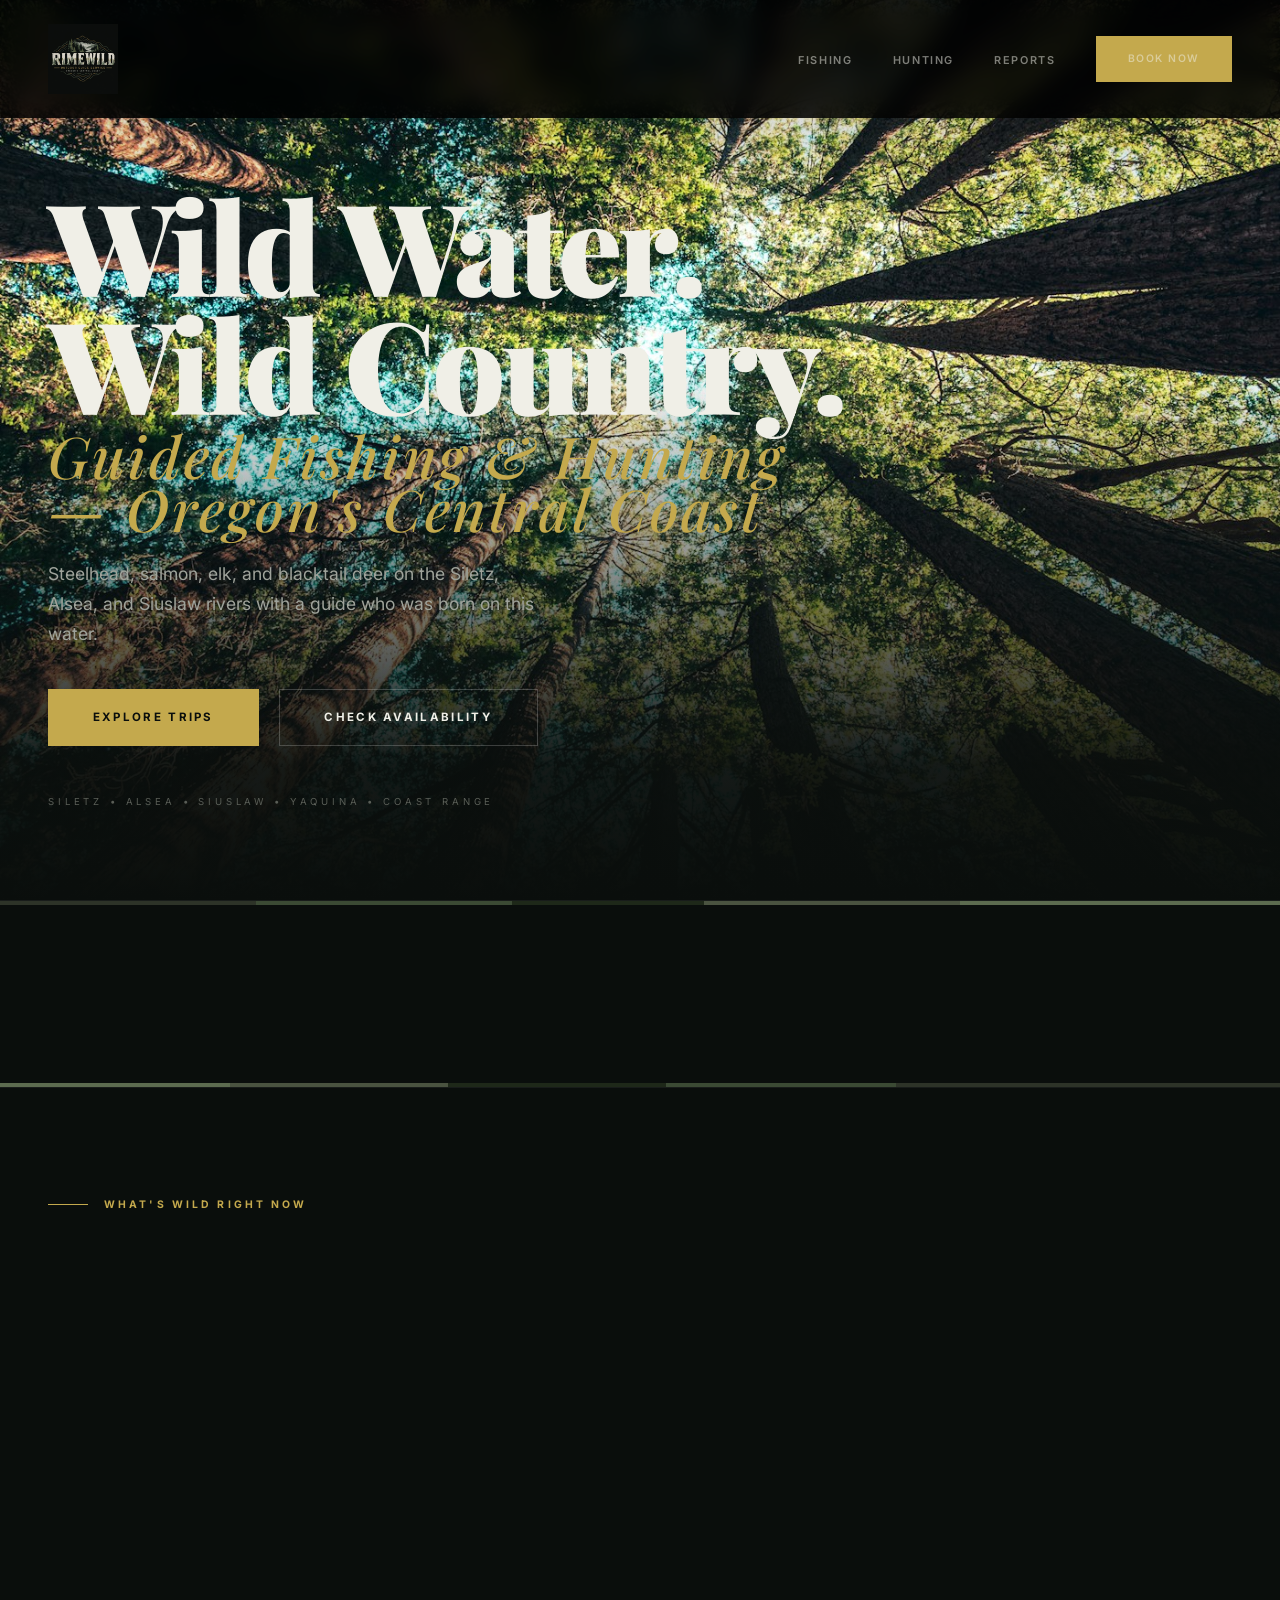
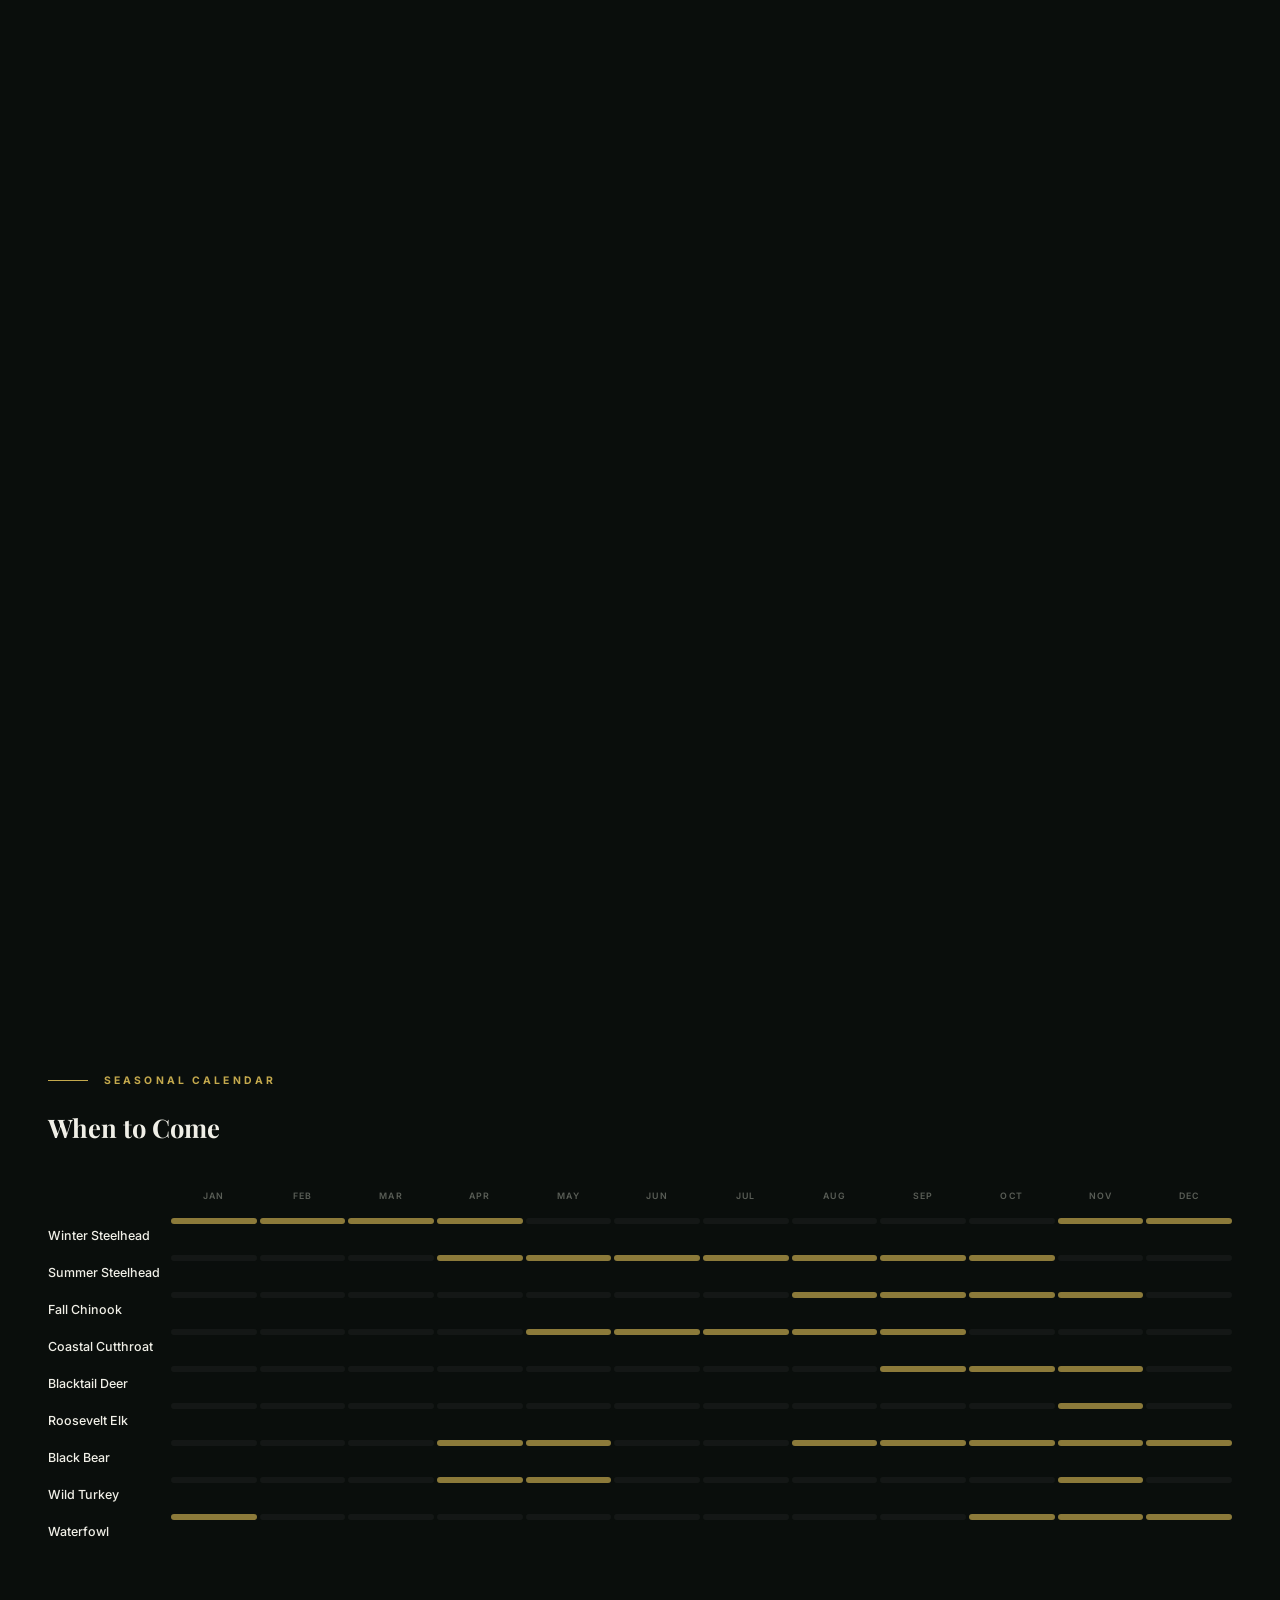
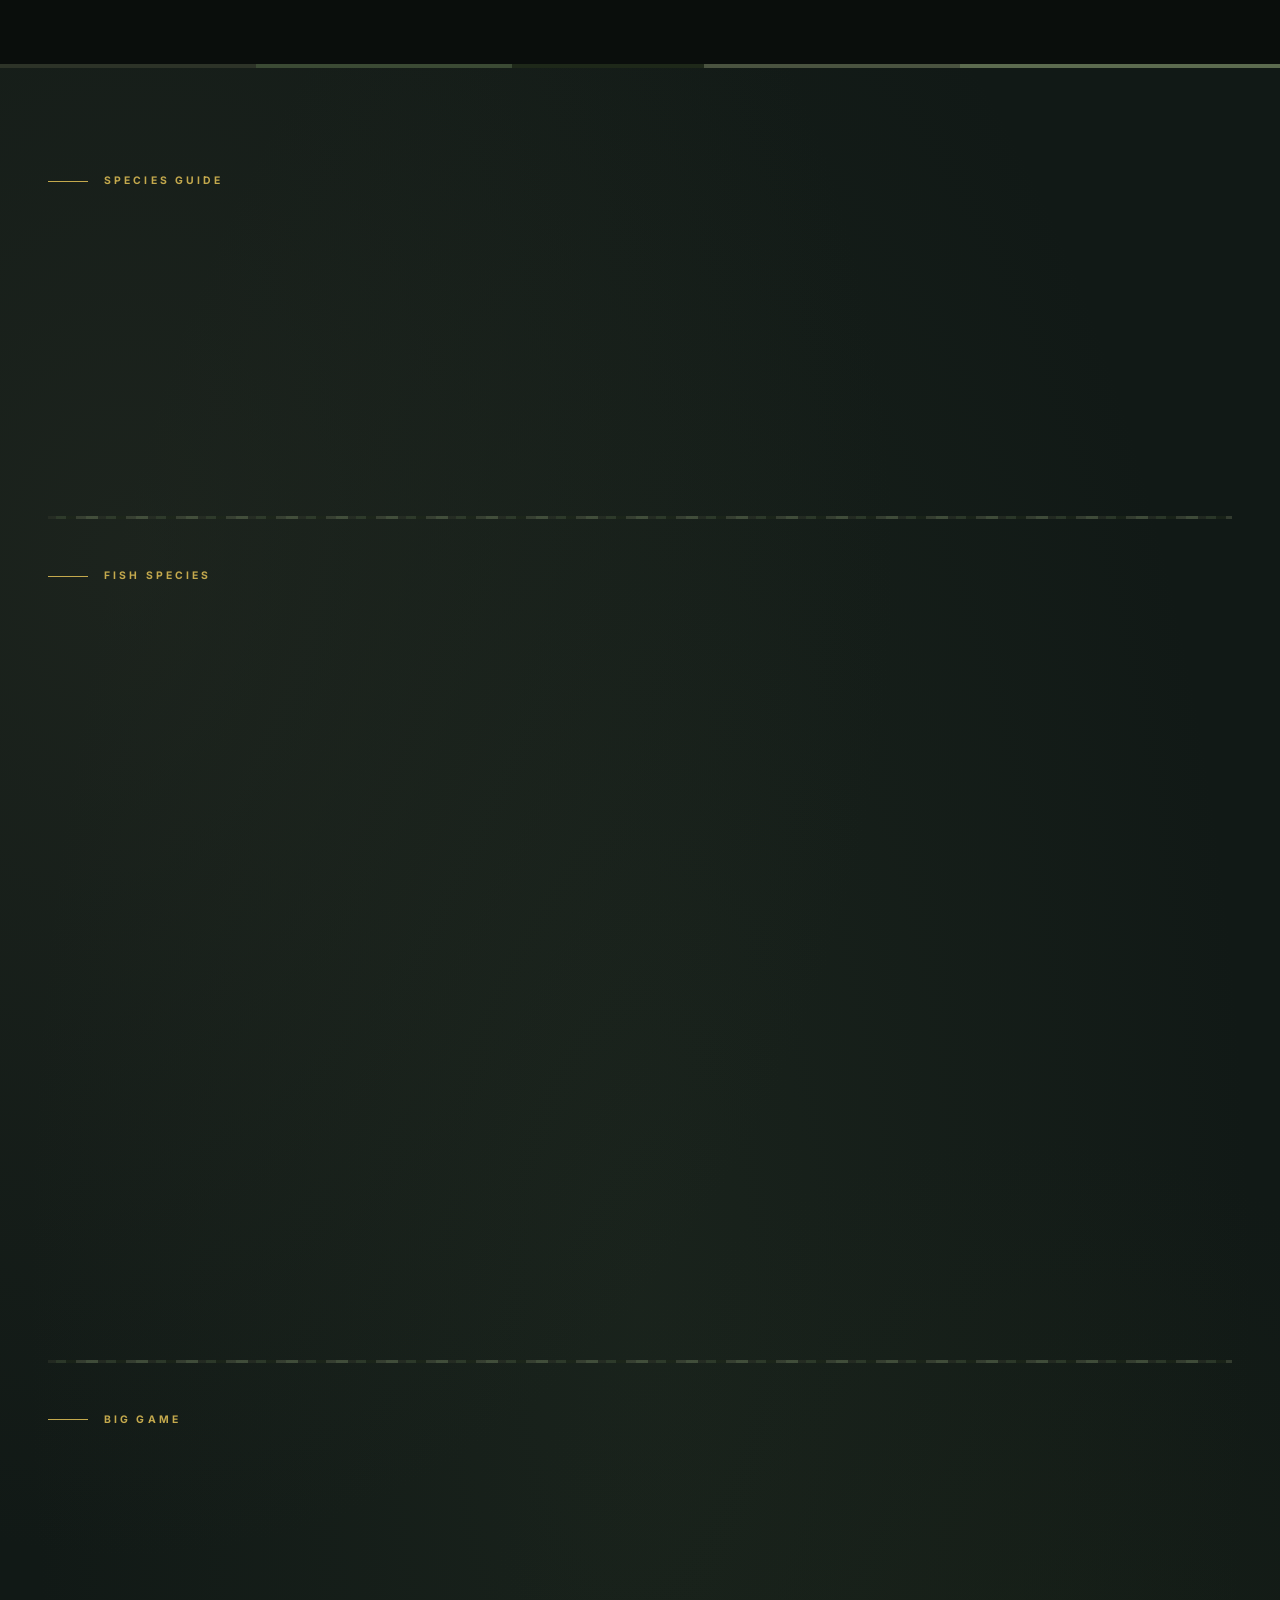
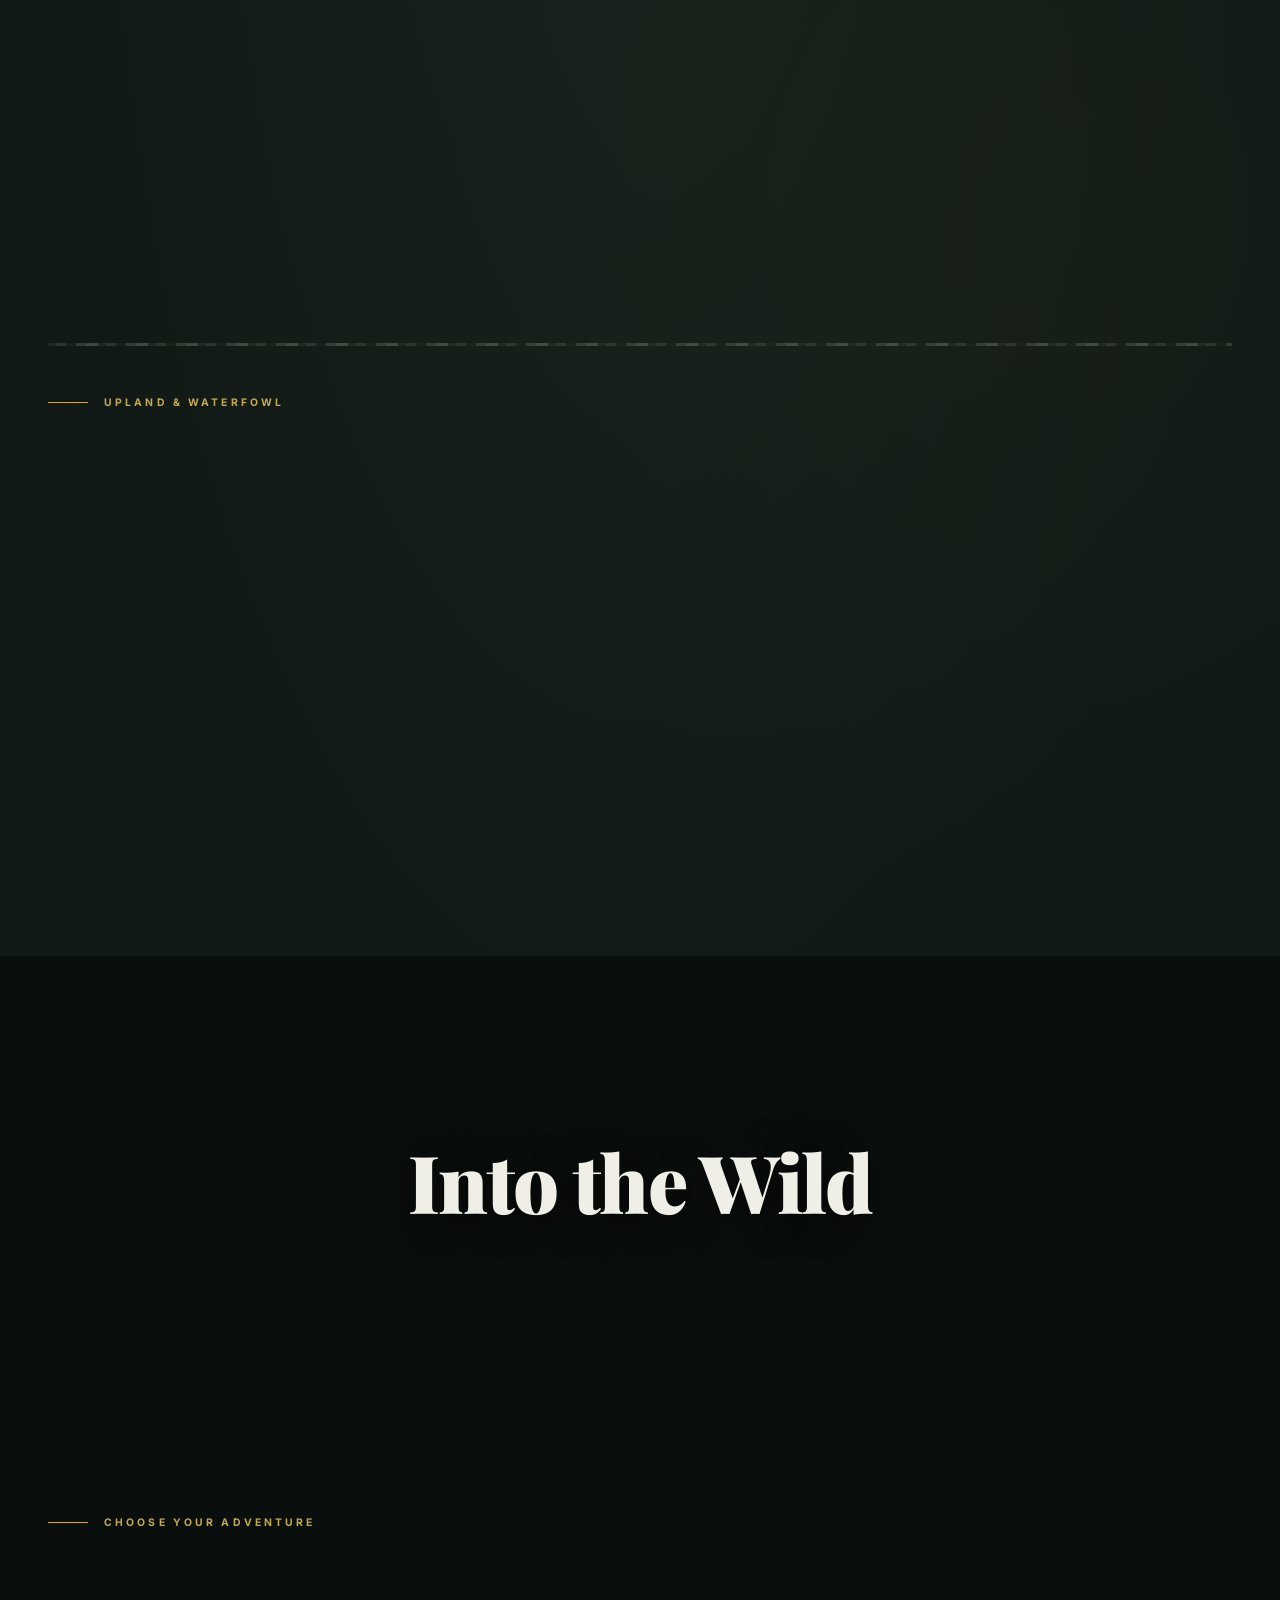
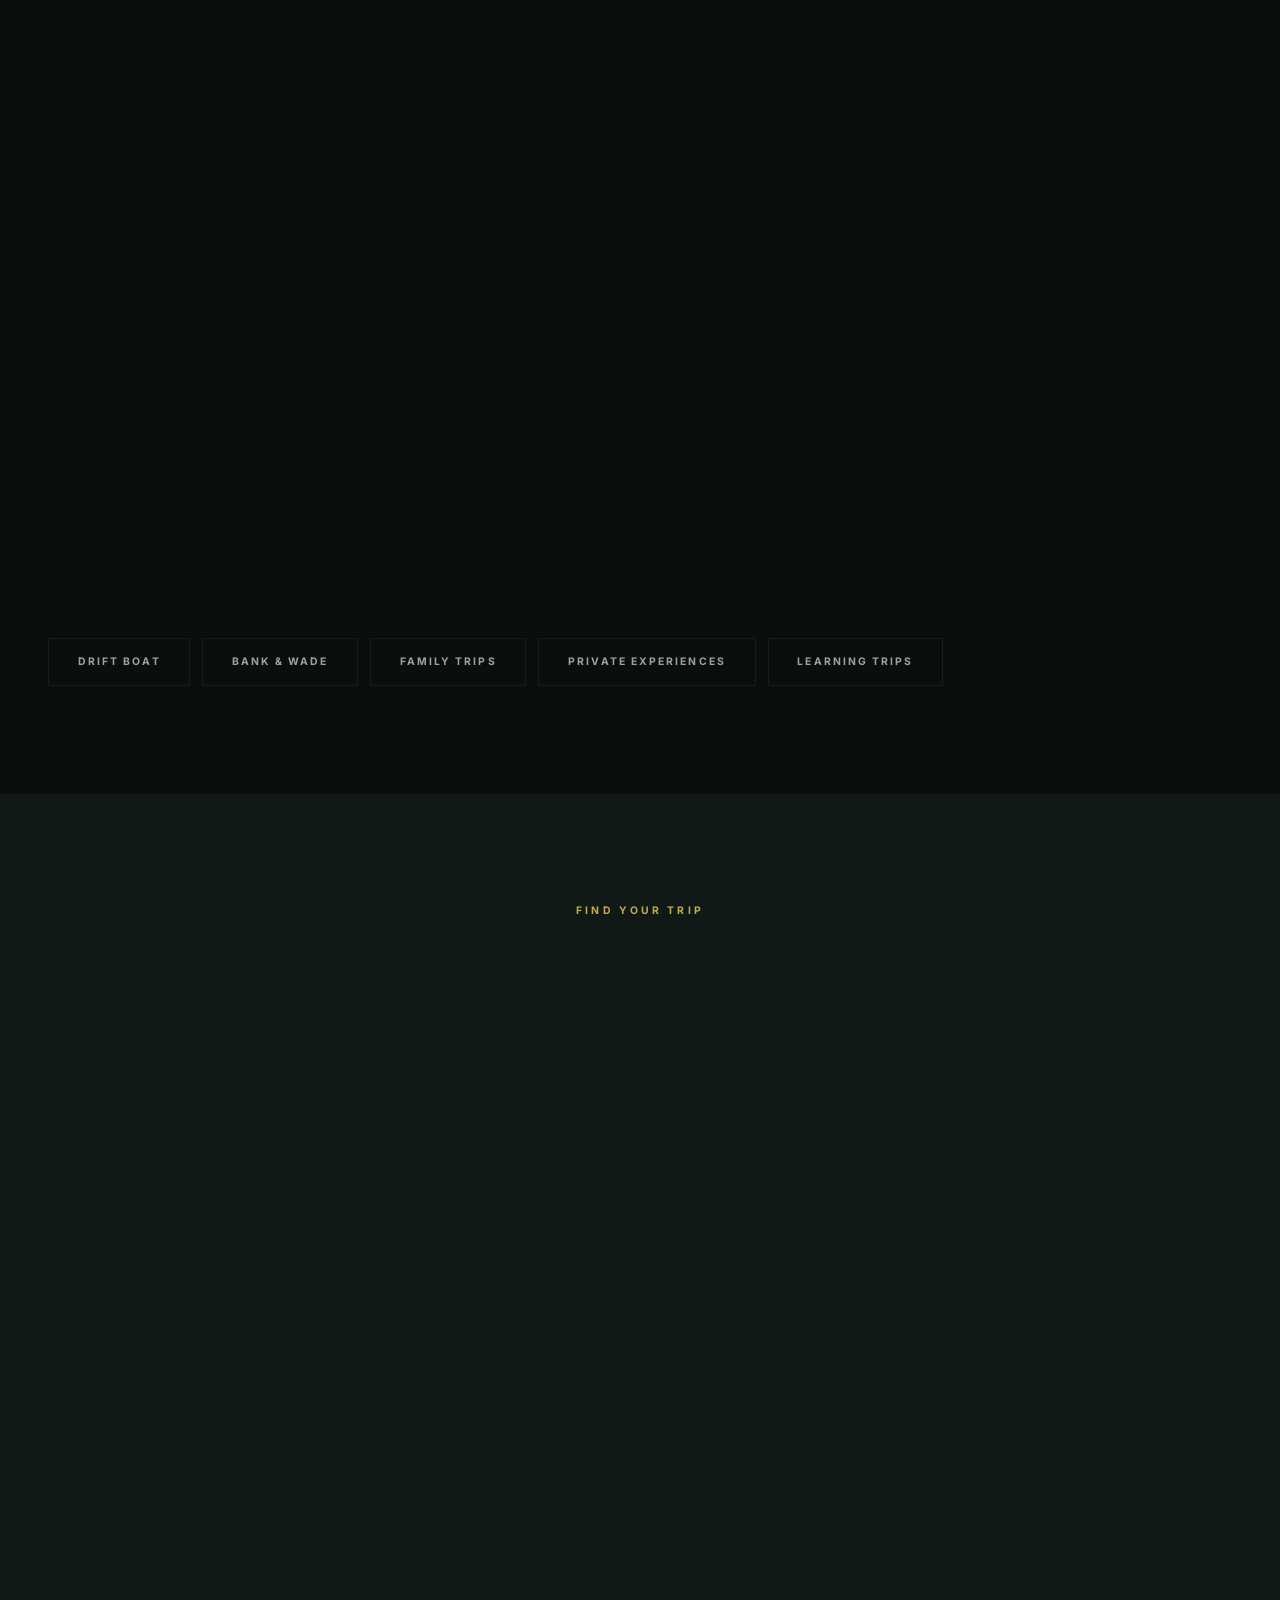
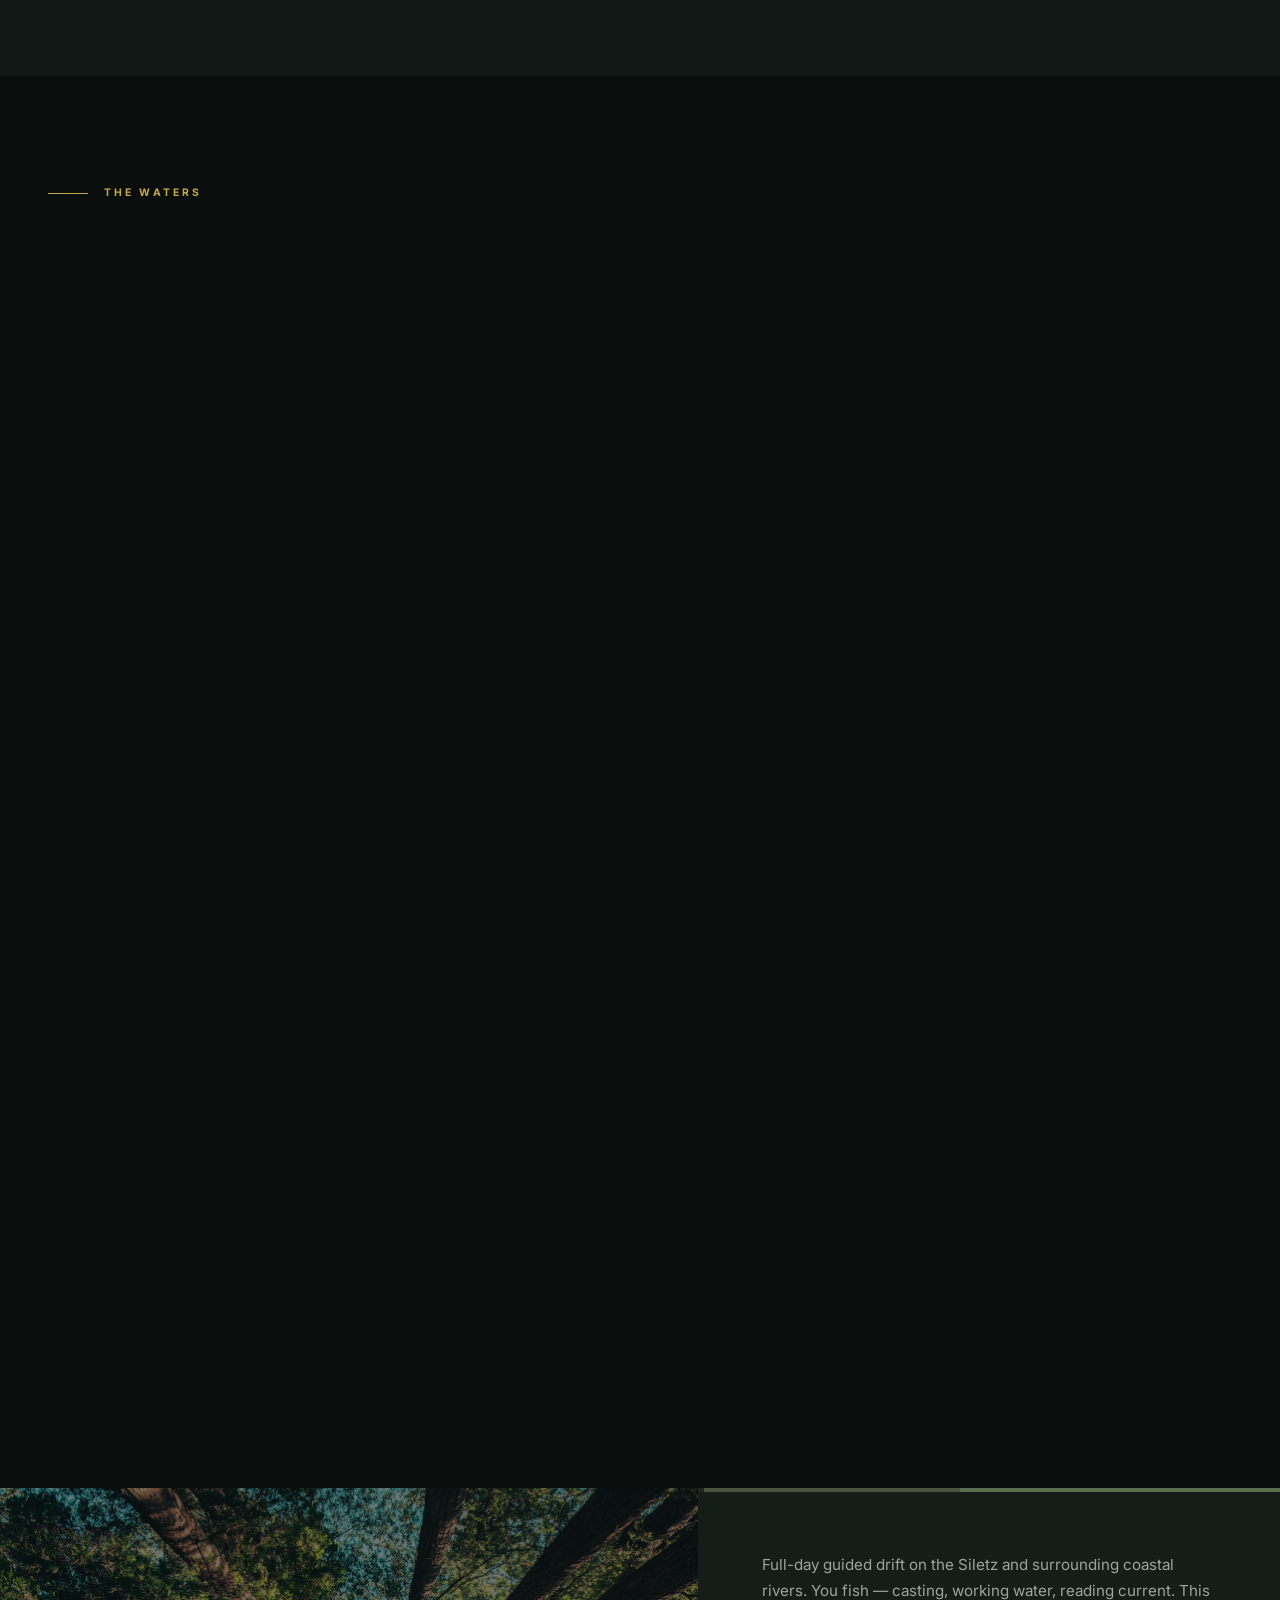
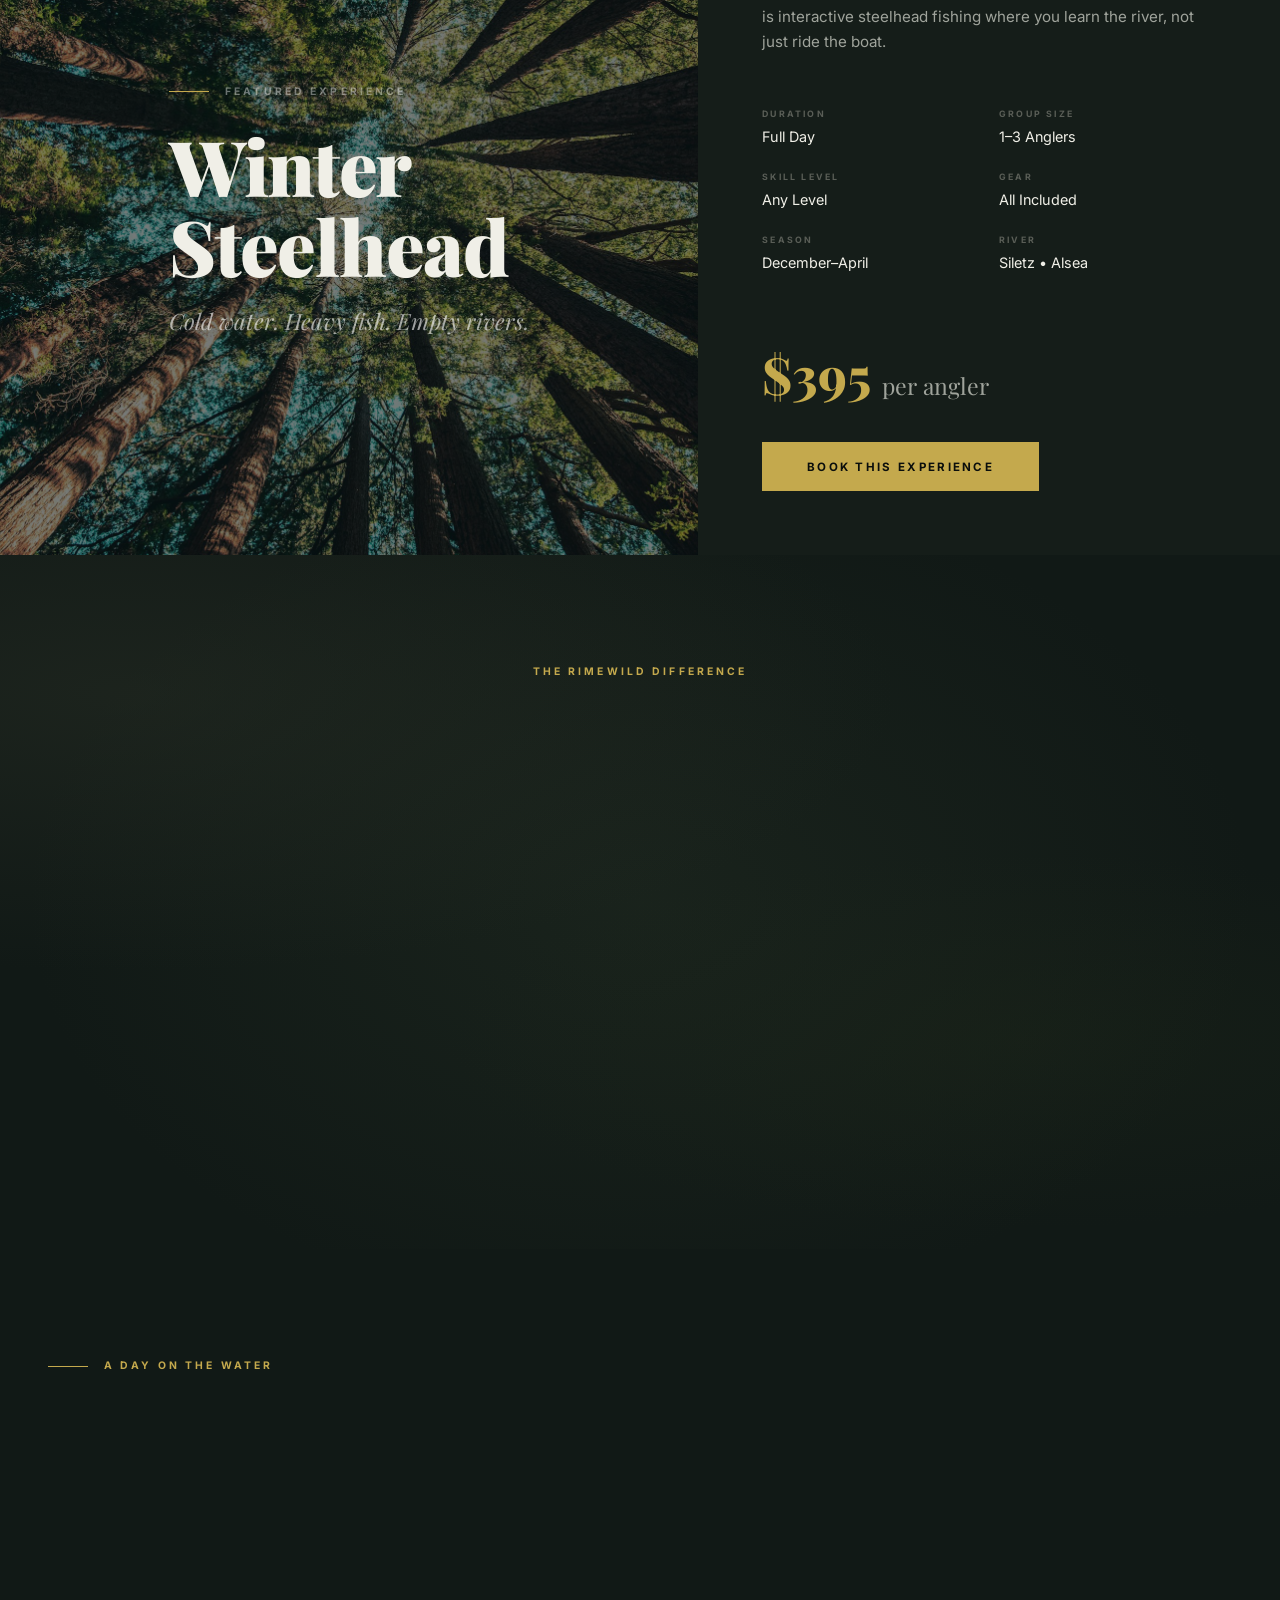
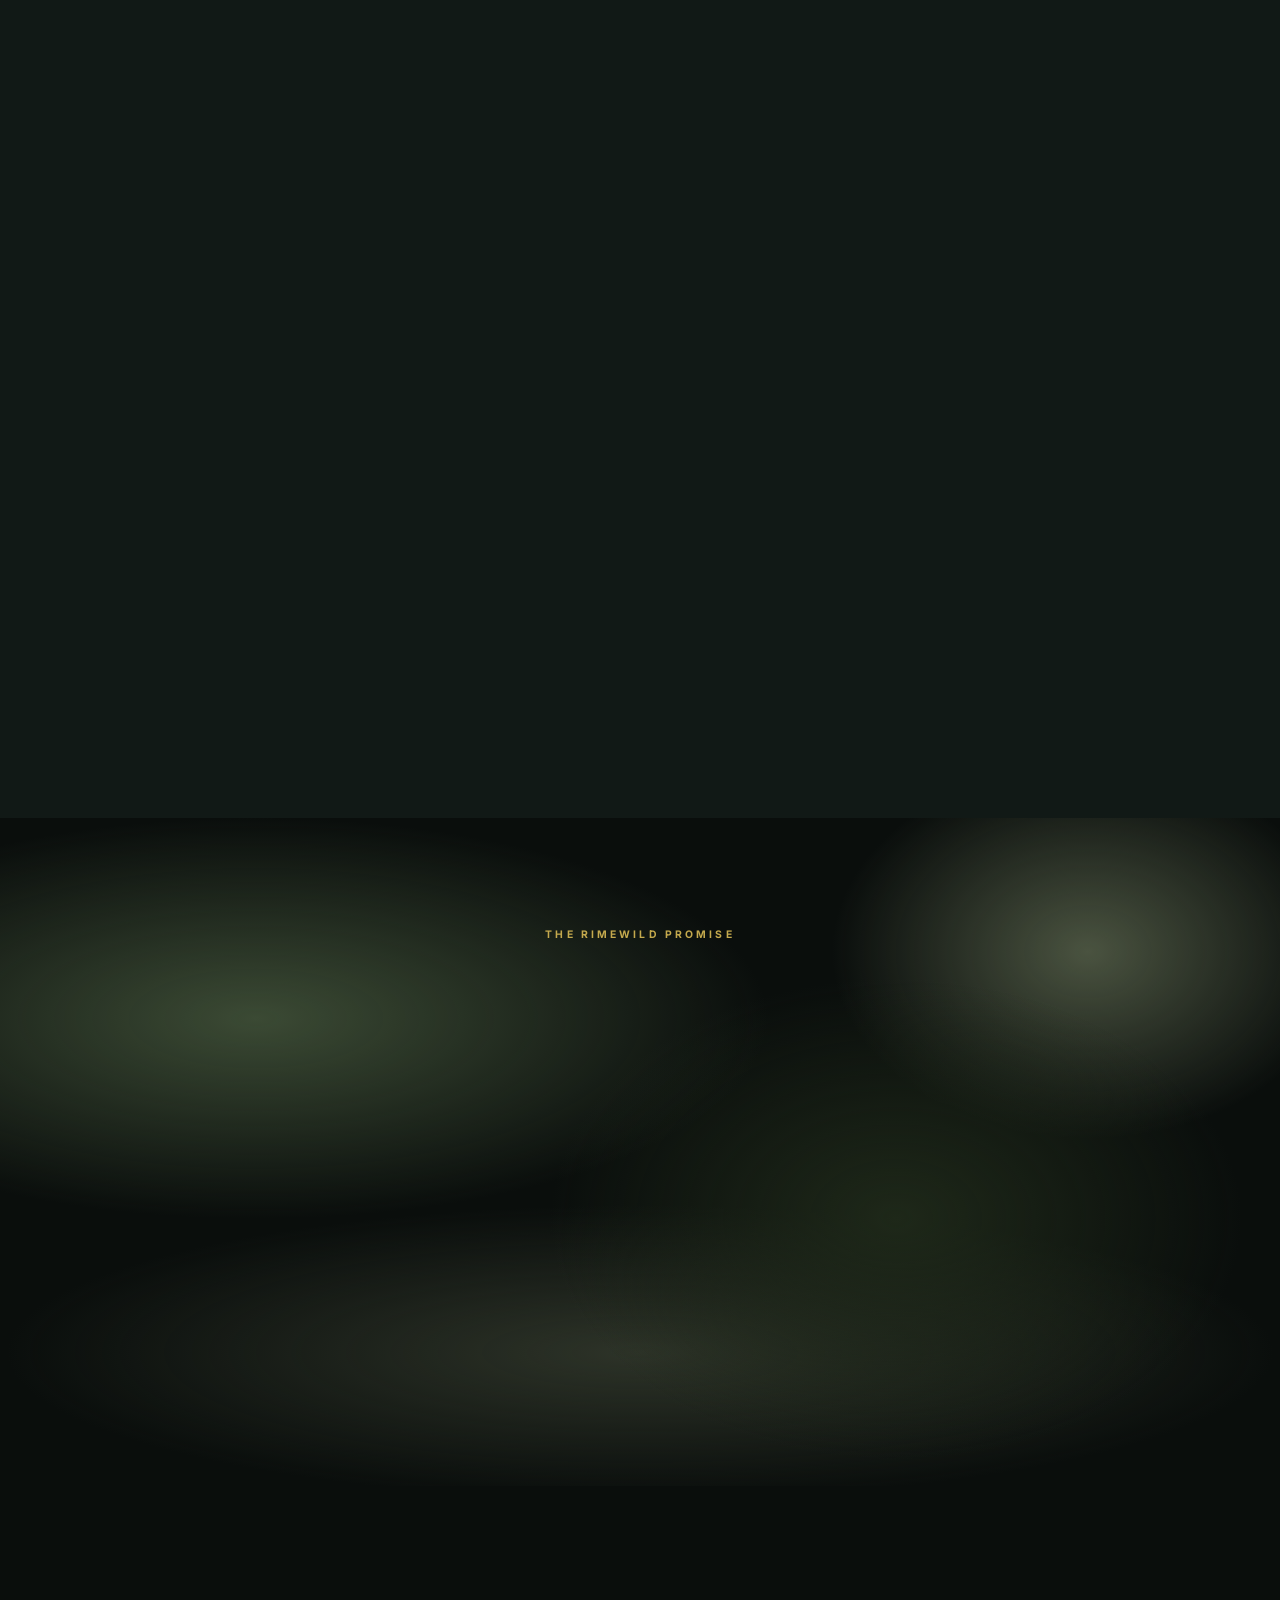
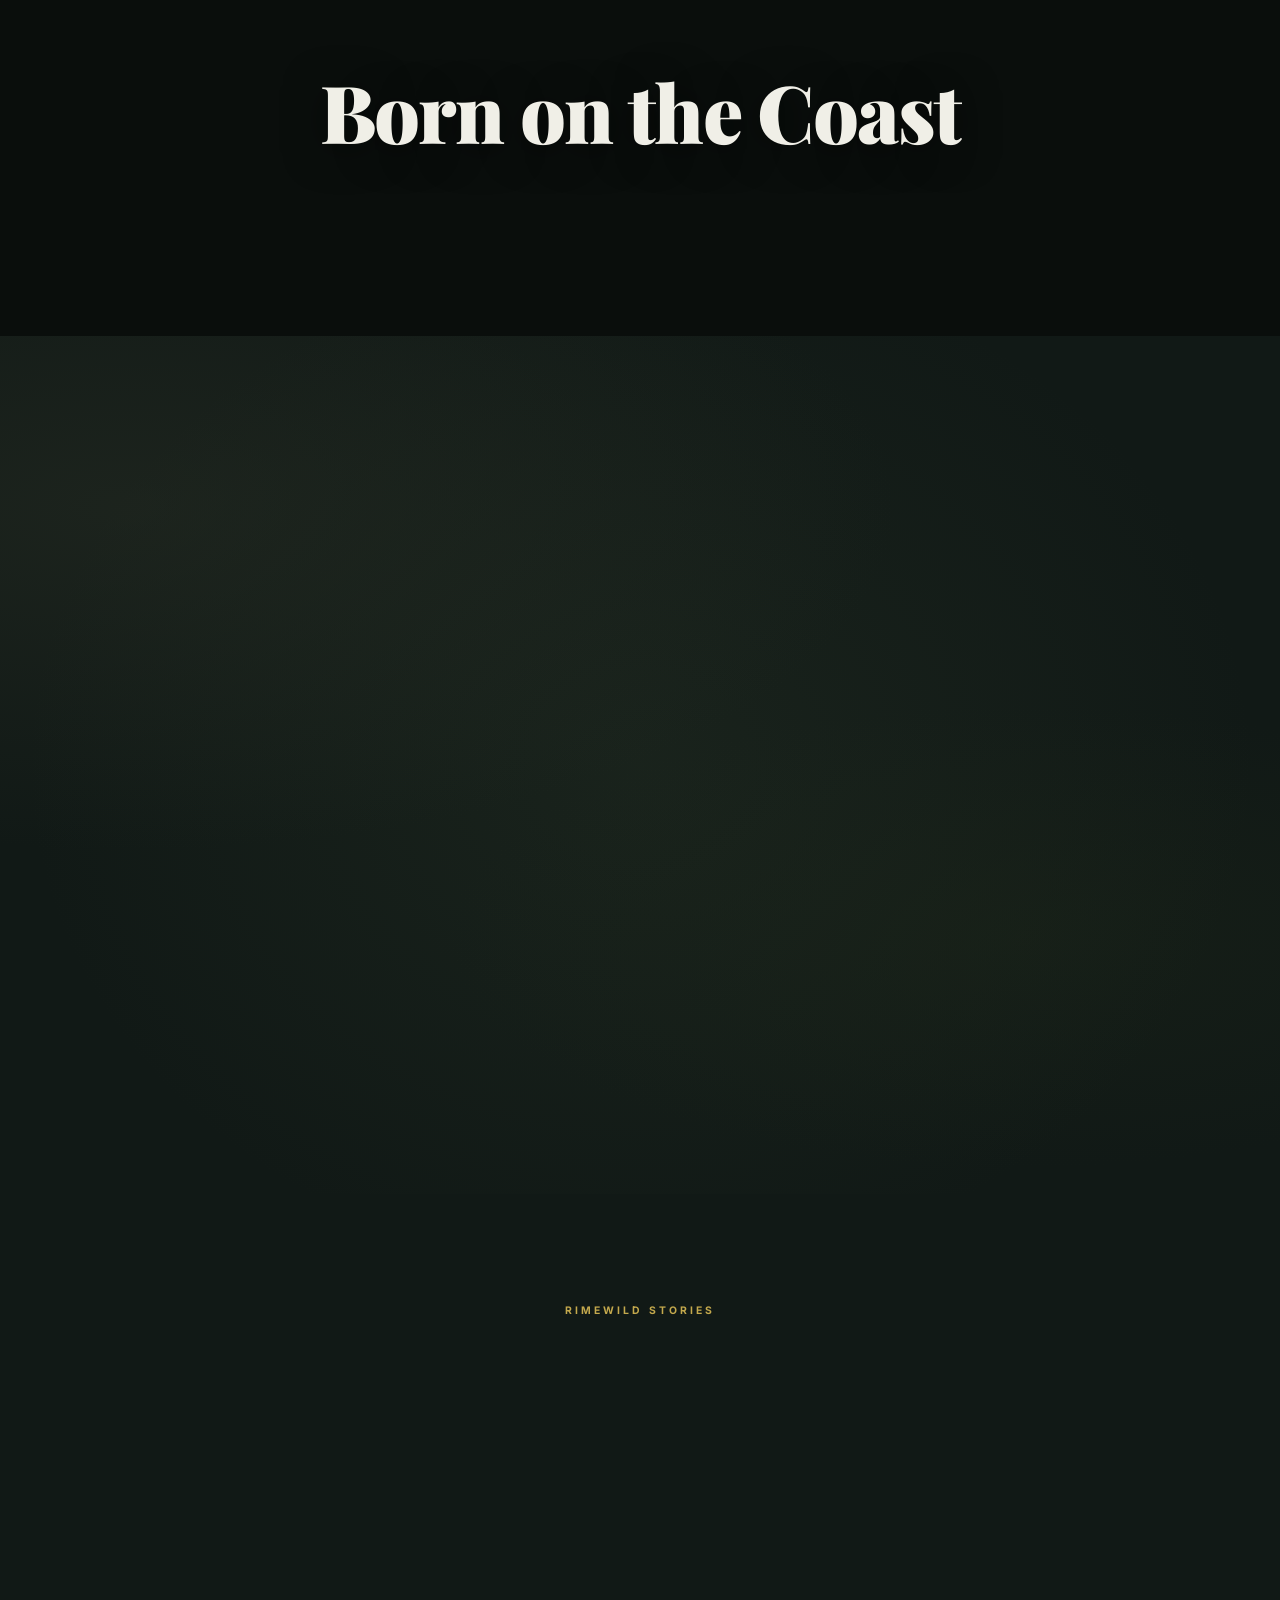
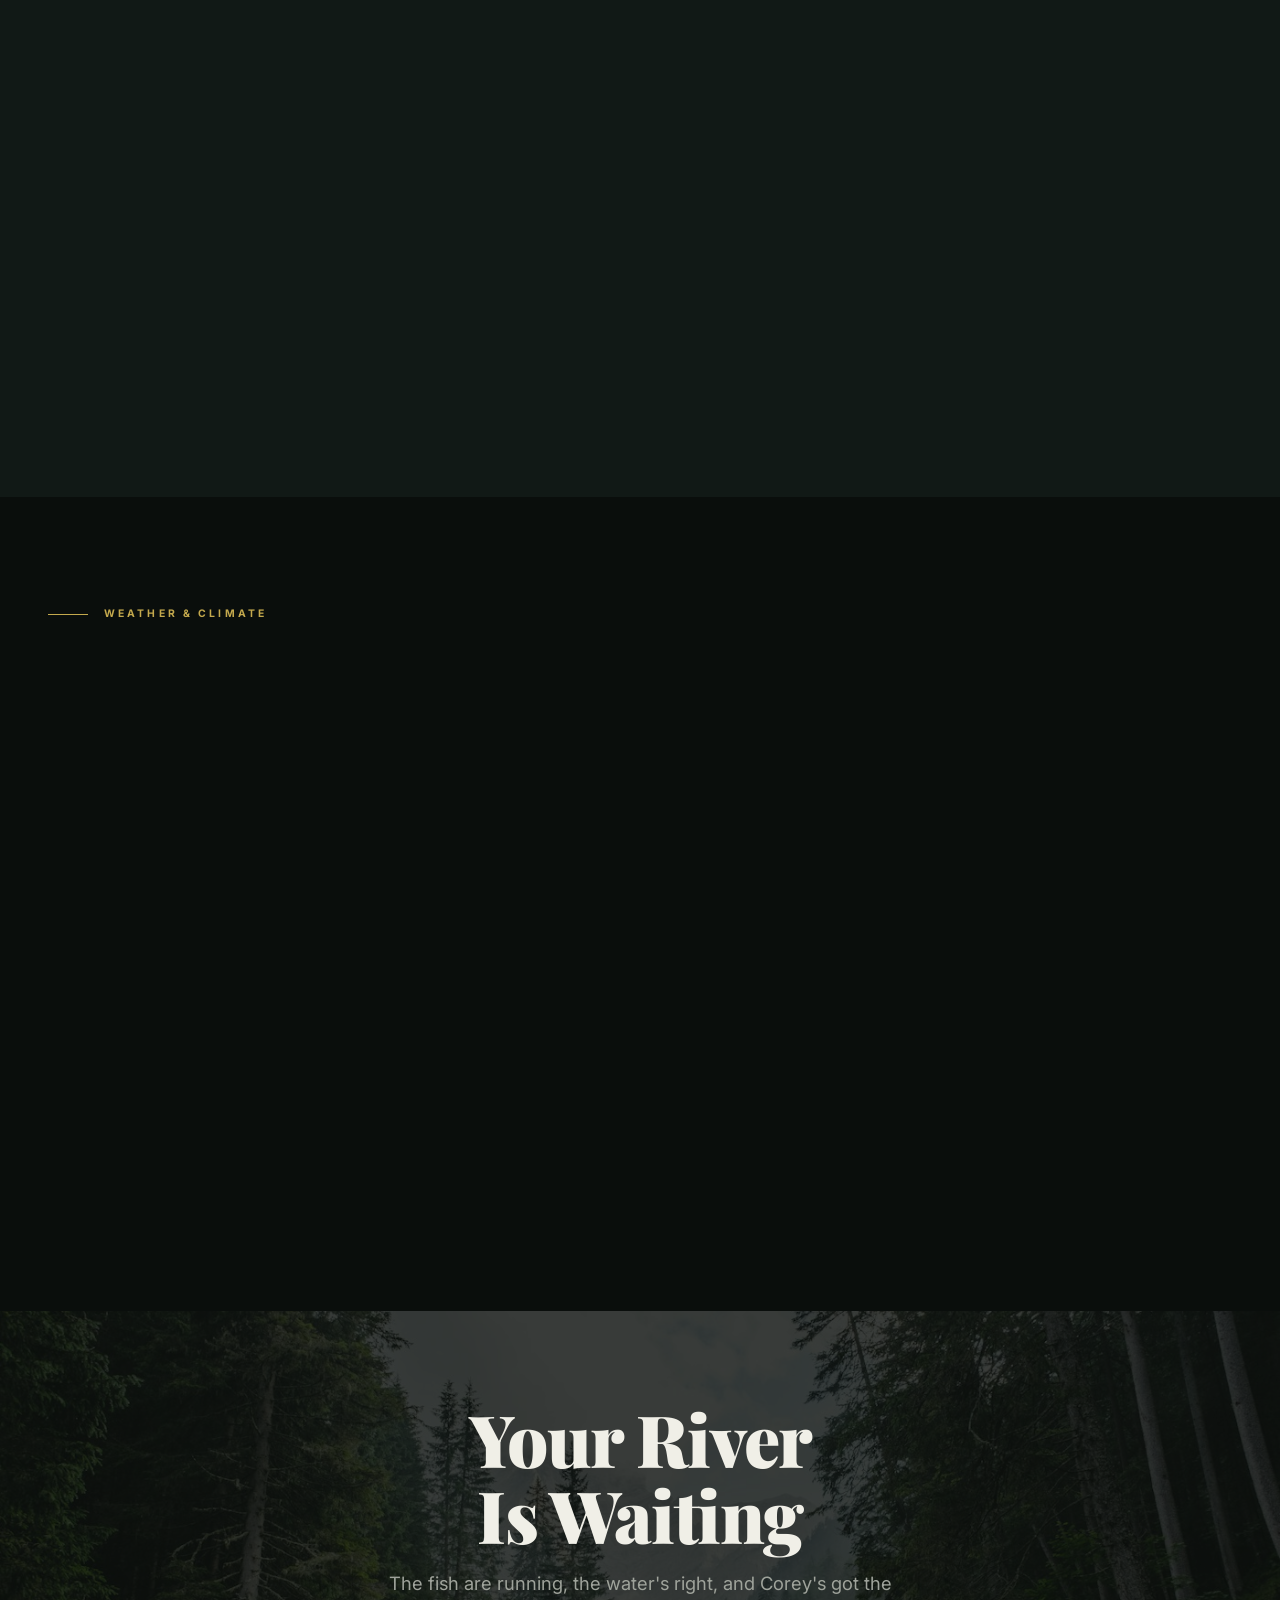
==== commit 3b467a70: "perf: touch targets, logo CLS, video fetchpriority - Nav CTA button min-height 44px for touch target" ====
--- a/index.html
+++ b/index.html
@@ -112,7 +112,7 @@
 .btn-gold:hover{background:var(--gold-bright);color:var(--bg);transform:translateY(-2px);box-shadow:0 8px 30px rgba(196,169,77,.3)}
 .btn-ghost{background:transparent;color:var(--text);border:1px solid rgba(255,255,255,.2);padding:1.1rem 2.8rem}
 .btn-ghost:hover{border-color:var(--gold);color:var(--gold)}
-.btn-text{background:none;color:var(--gold);padding:.5rem 0;font-size:.72rem;font-weight:700;letter-spacing:.2em;text-transform:uppercase}
+.btn-text{background:none;color:var(--gold);padding:.5rem 0;font-size:.72rem;font-weight:700;letter-spacing:.2em;text-transform:uppercase;min-height:44px;display:inline-flex;align-items:center}
 .btn-text:hover{color:var(--gold-bright)}
 .btn-text::after{content:' \2192';transition:transform .2s}
 .btn-text:hover::after{transform:translateX(4px)}
@@ -126,7 +126,7 @@
 .nav-links{display:flex;align-items:center;gap:2.5rem;list-style:none;margin:0;padding:0}
 .nav-links a{font-size:.68rem;font-weight:600;letter-spacing:.15em;text-transform:uppercase;color:rgba(240,239,231,.5);transition:color .3s}
 .nav-links a:hover{color:var(--text)}
-.nav-cta .btn-gold{padding:.75rem 2rem;font-size:.65rem}
+.nav-cta .btn-gold{padding:.875rem 2rem;font-size:.65rem;min-height:44px}
 .nav-toggle{display:none;background:none;color:var(--text);font-size:1.6rem;padding:.25rem}
 @media(max-width:1000px){
   .nav-links{display:none}
@@ -504,7 +504,7 @@
 <!-- NAV -->
 <nav class="nav" id="nav">
   <div class="nav-inner">
-    <a href="#hero" class="nav-logo"><img src="assets/logo.png" alt="Rimewild"></a>
+    <a href="#hero" class="nav-logo"><img src="assets/logo.png" alt="Rimewild" width="1024" height="1024"></a>
     <ul class="nav-links" id="navLinks">
       <li><a href="fishing.html">Fishing</a></li>
       <li><a href="hunting.html">Hunting</a></li>
@@ -518,7 +518,7 @@
 <main>
 <!-- HERO -->
 <section class="hero" id="hero">
-  <video class="hero-video" autoplay muted loop playsinline poster="assets/images/hero-river.jpg">
+  <video class="hero-video" autoplay muted loop playsinline poster="assets/images/hero-river.jpg" fetchpriority="high">
     <source src="assets/hero.mp4" type="video/mp4">
   </video>
   <div class="hero-overlay"></div>
@@ -1115,7 +1115,7 @@
 <footer class="footer camo-stripe">
   <div class="wrap">
     <div class="footer-top">
-      <div><a href="index.html" class="footer-brand"><img src="assets/logo.png" alt="Rimewild" style="height:60px;width:auto;margin-bottom:1rem"></a><p style="font-size:.9rem;color:var(--text-dim);max-width:30ch;line-height:1.7">Guided river fishing &amp; hunting on Oregon's Central Coast. Wild water. Wild country.</p></div>
+      <div><a href="index.html" class="footer-brand"><img src="assets/logo.png" alt="Rimewild" width="1024" height="1024" style="height:60px;width:auto;margin-bottom:1rem"></a><p style="font-size:.9rem;color:var(--text-dim);max-width:30ch;line-height:1.7">Guided river fishing &amp; hunting on Oregon's Central Coast. Wild water. Wild country.</p></div>
       <div><h5>Fishing</h5><ul class="footer-links"><li><a href="fishing.html">Winter Steelhead</a></li><li><a href="fishing.html">Fall Chinook</a></li><li><a href="fishing.html">Cutthroat &amp; Trout</a></li><li><a href="fishing.html">Bank &amp; Wade</a></li><li><a href="fishing.html">Family Trips</a></li></ul></div>
       <div><h5>Explore</h5><ul class="footer-links"><li><a href="hunting.html">Hunting</a></li><li><a href="rivers.html">The Rivers</a></li><li><a href="reports.html">Reports</a></li><li><a href="#whats-wild">What's Running</a></li><li><a href="#guide">Meet Corey</a></li></ul></div>
       <div><h5>Plan</h5><ul class="footer-links"><li><a href="#booking-section">Book a Trip</a></li><li><a href="#booking-section">What to Bring</a></li><li><a href="#booking-section">Licenses</a></li><li><a href="#booking-section">Lodging</a></li><li><a href="#booking-section">FAQ</a></li></ul></div>
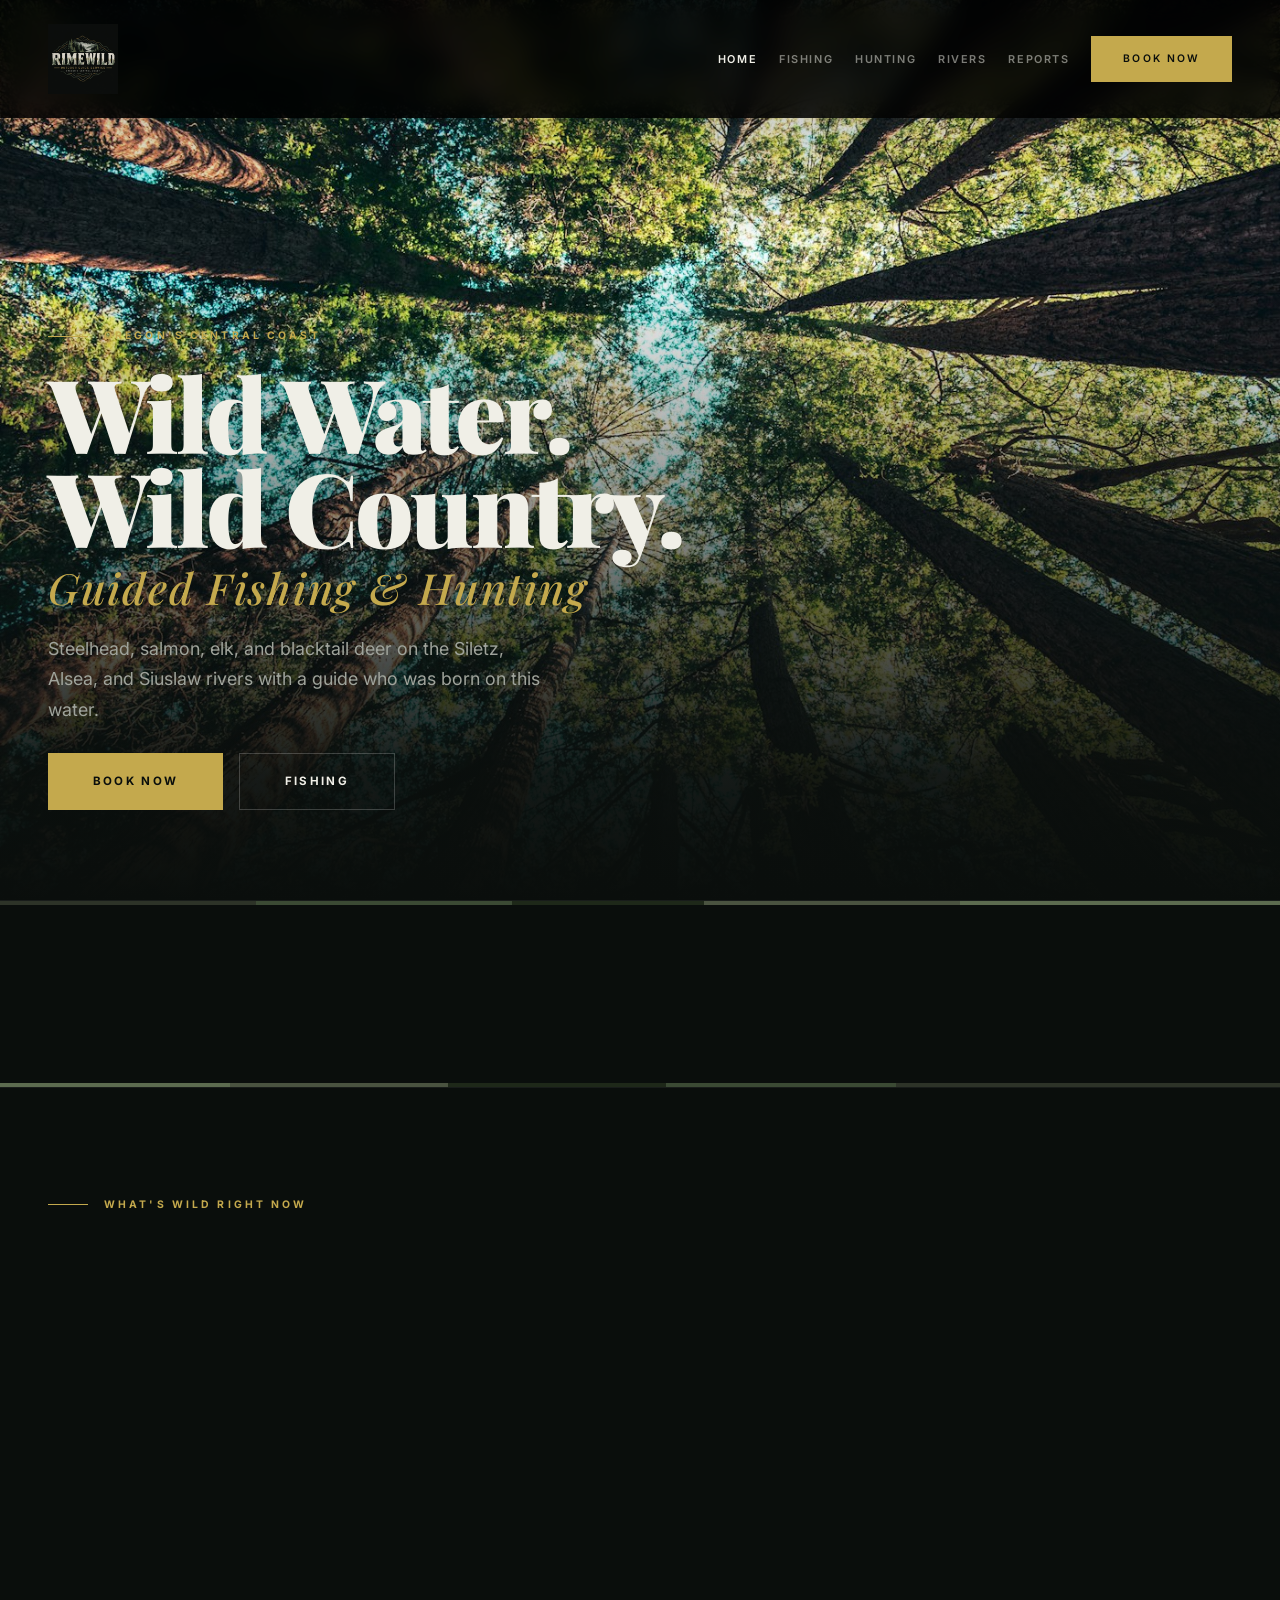
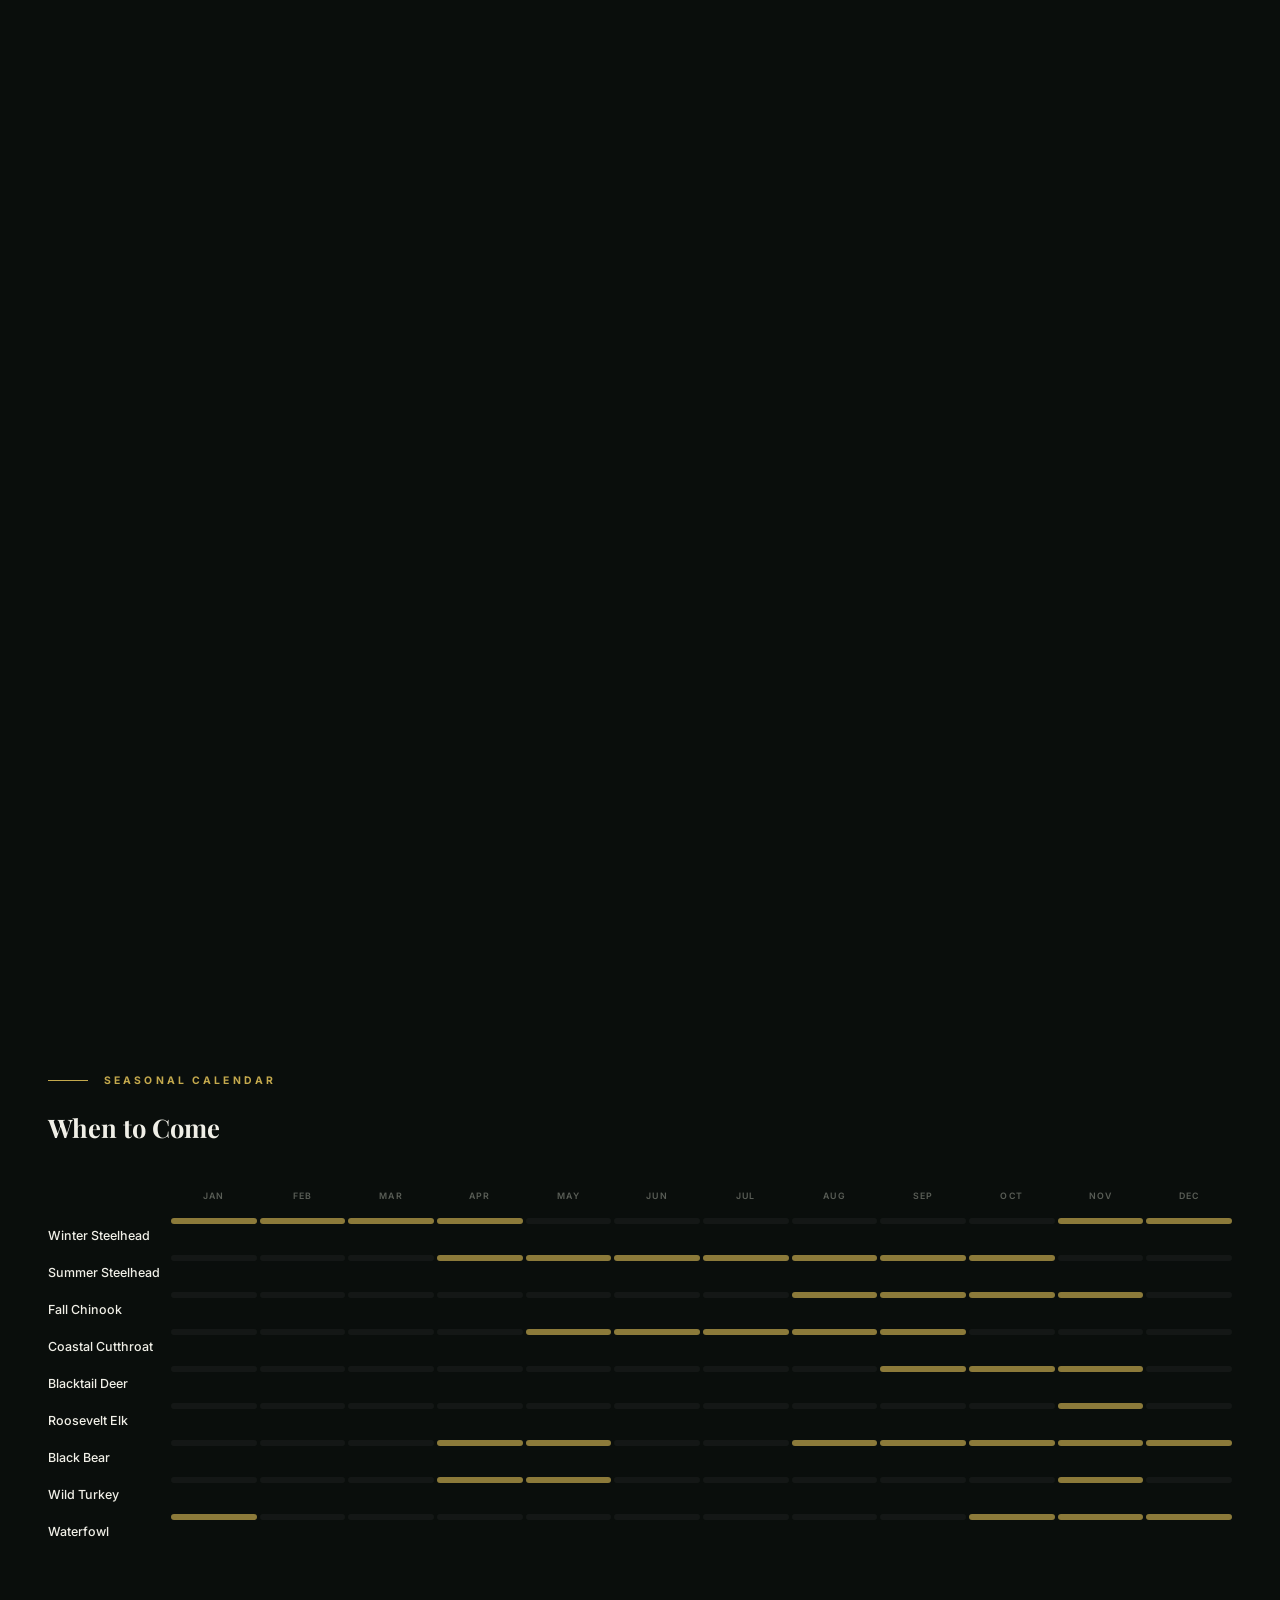
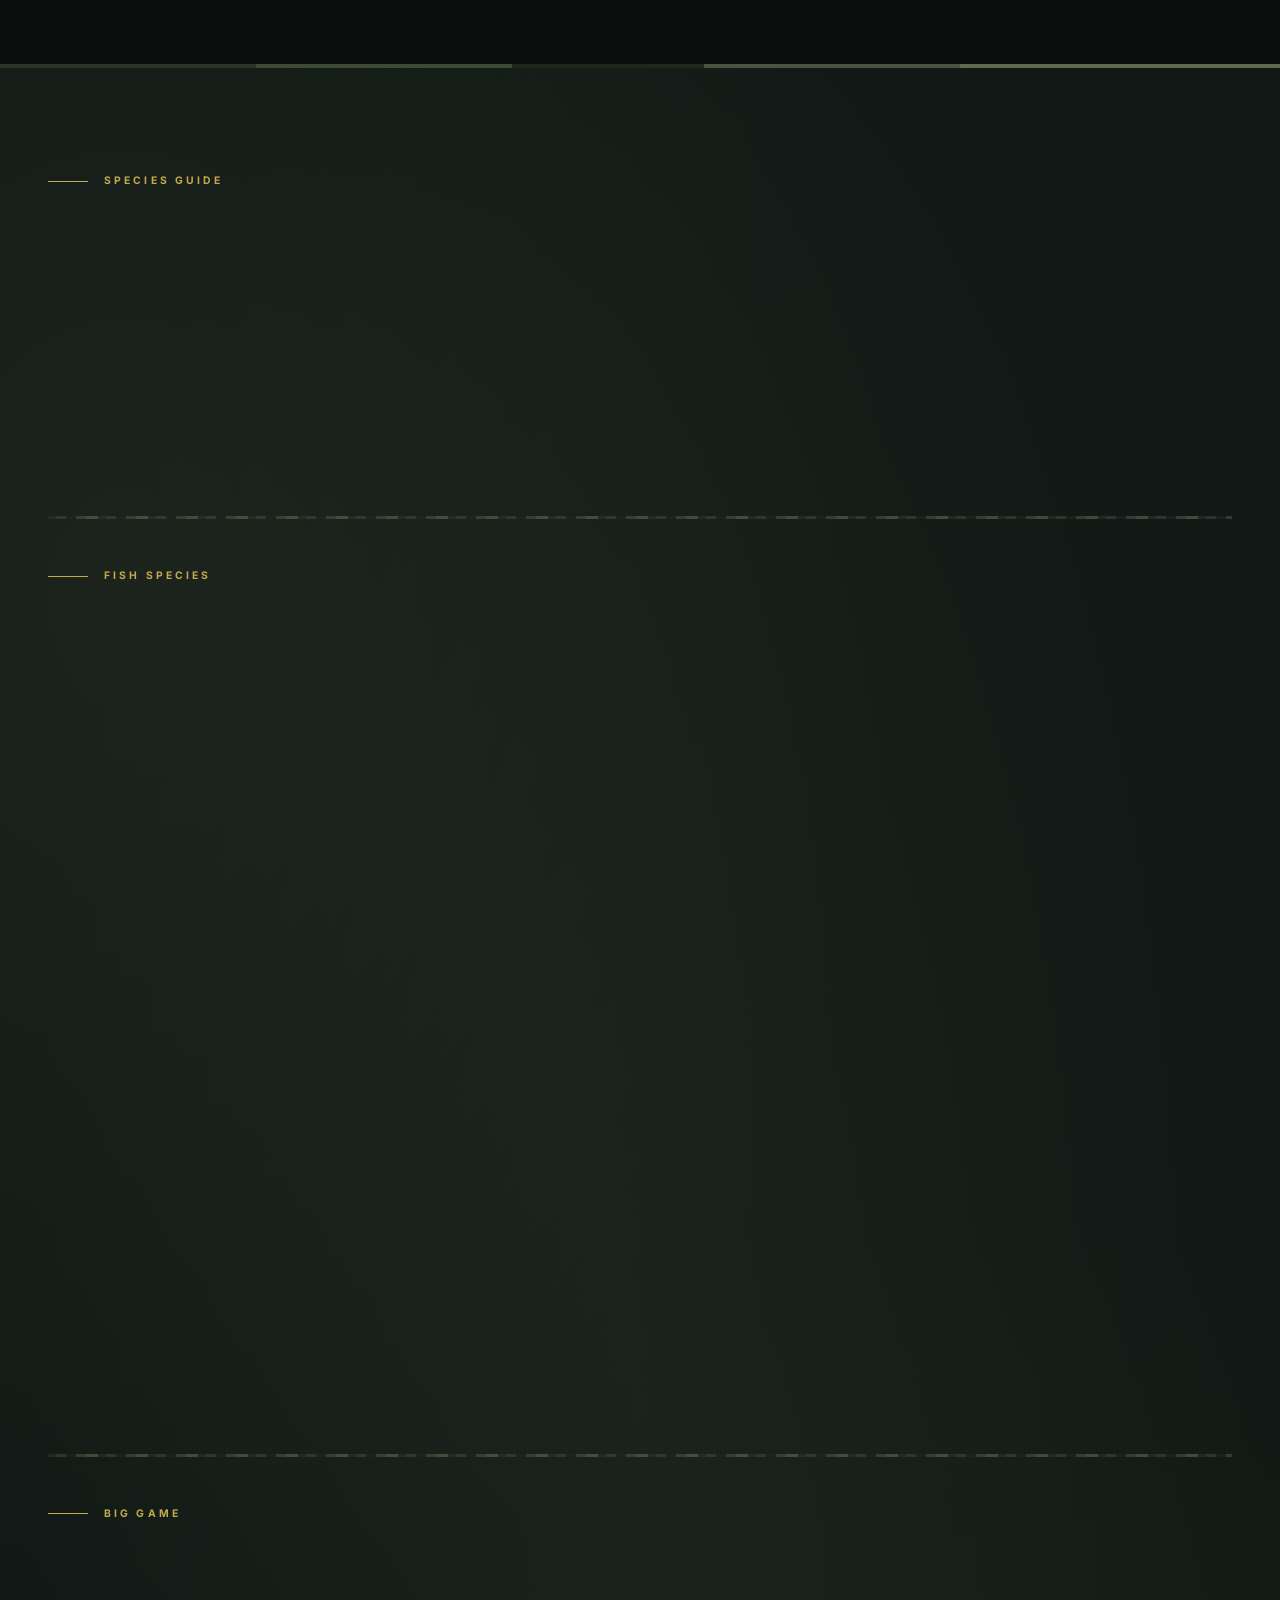
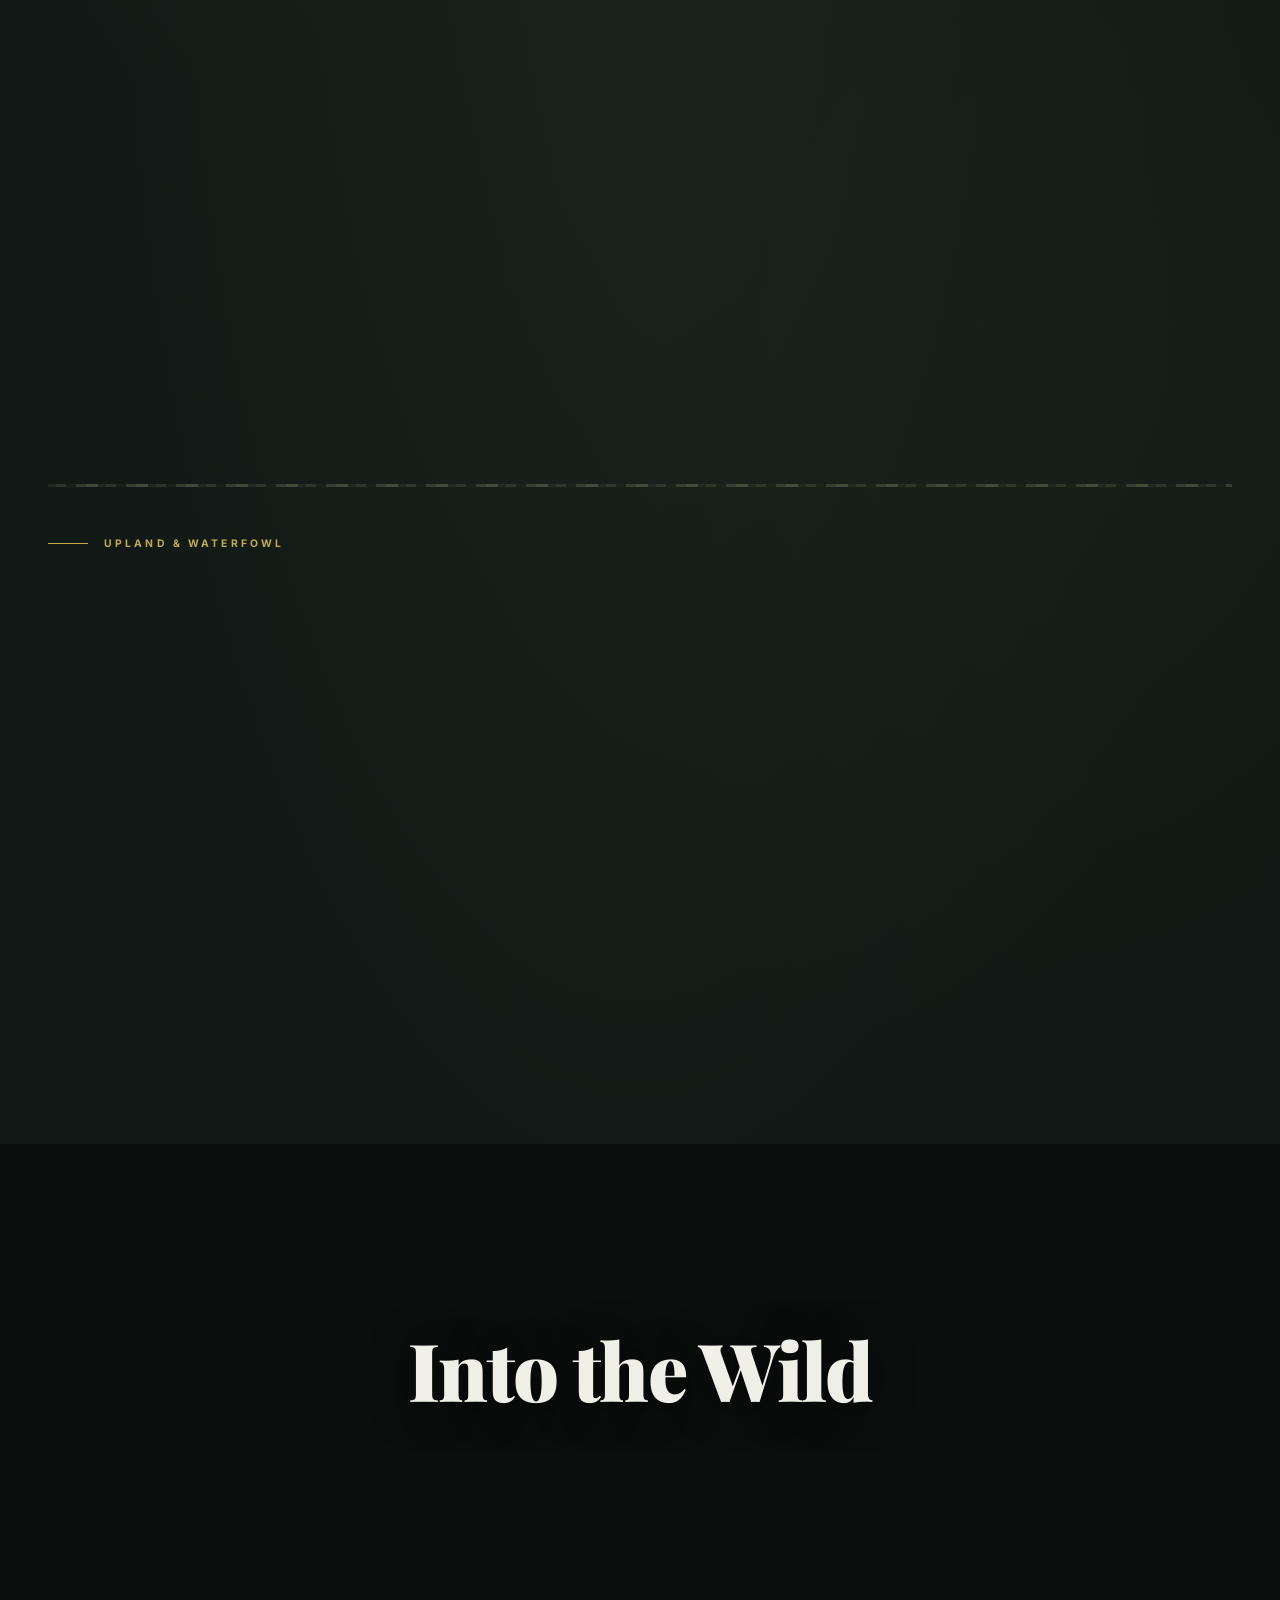
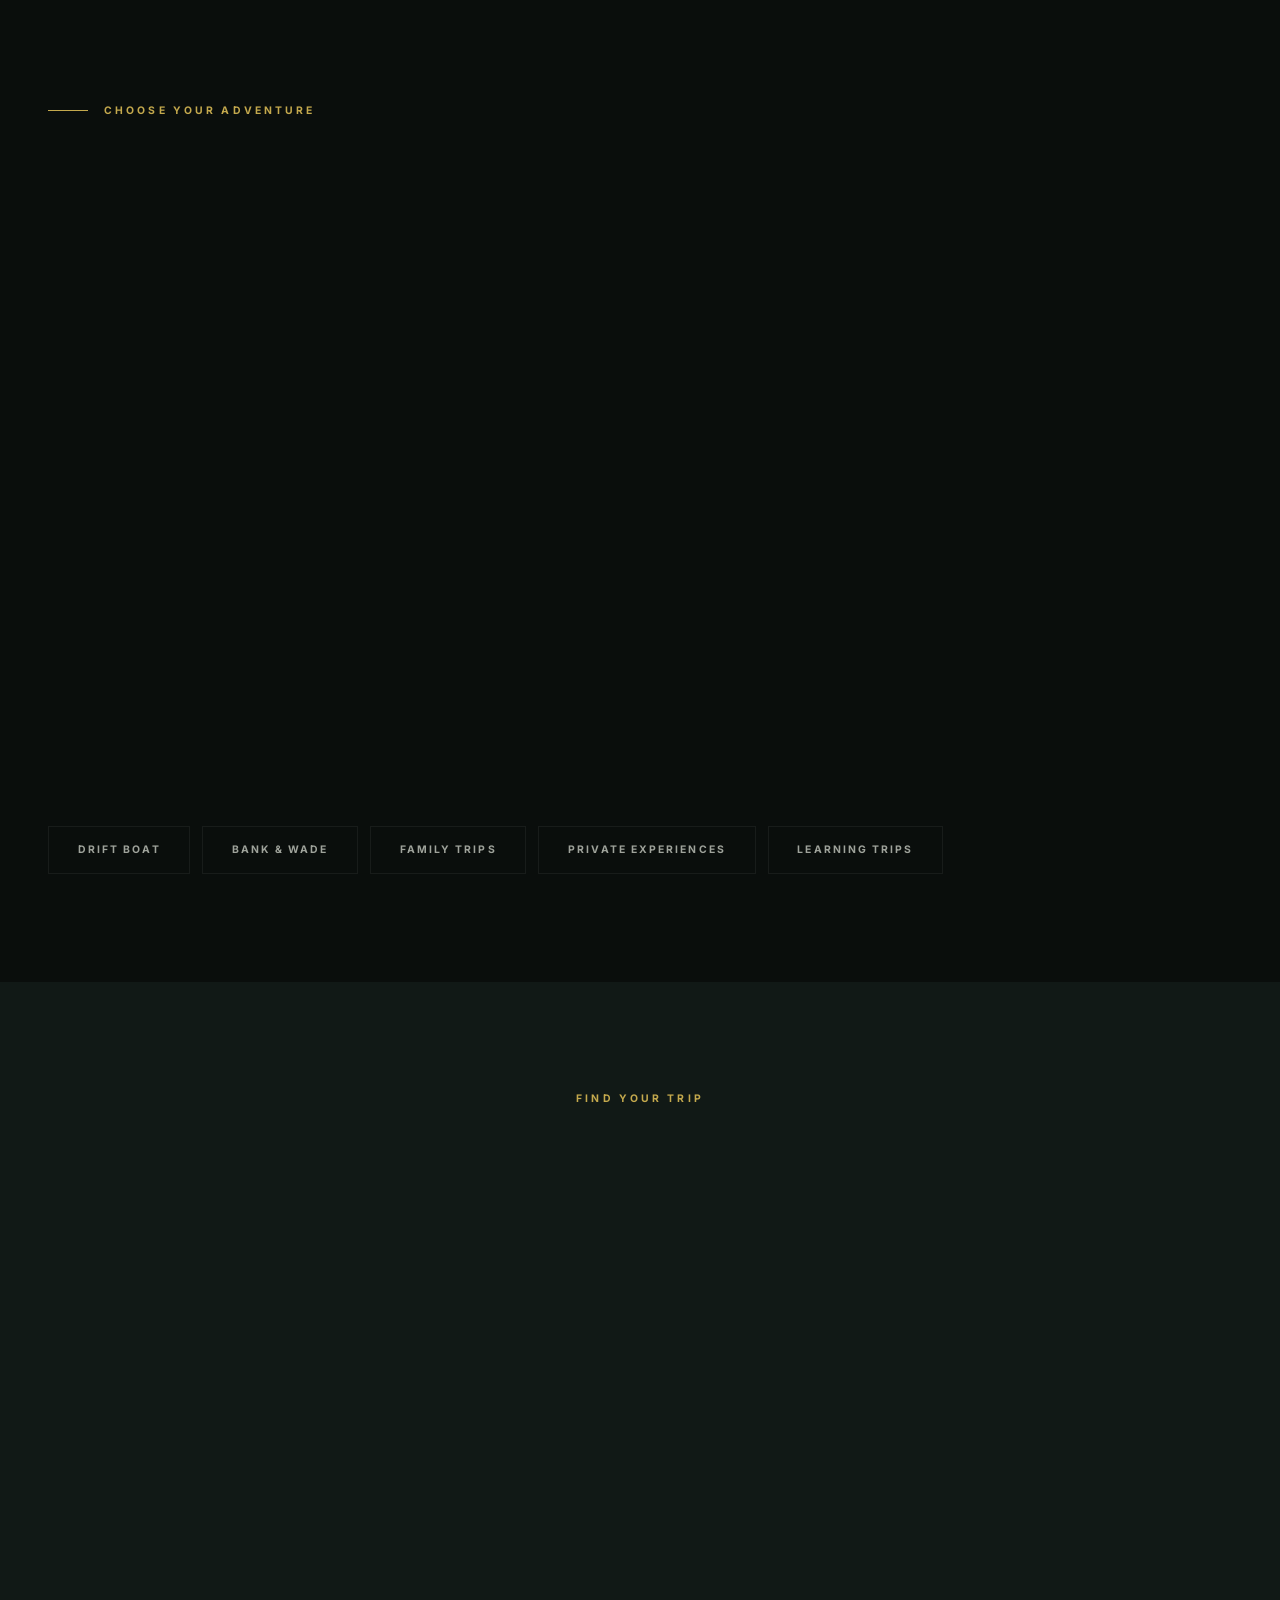
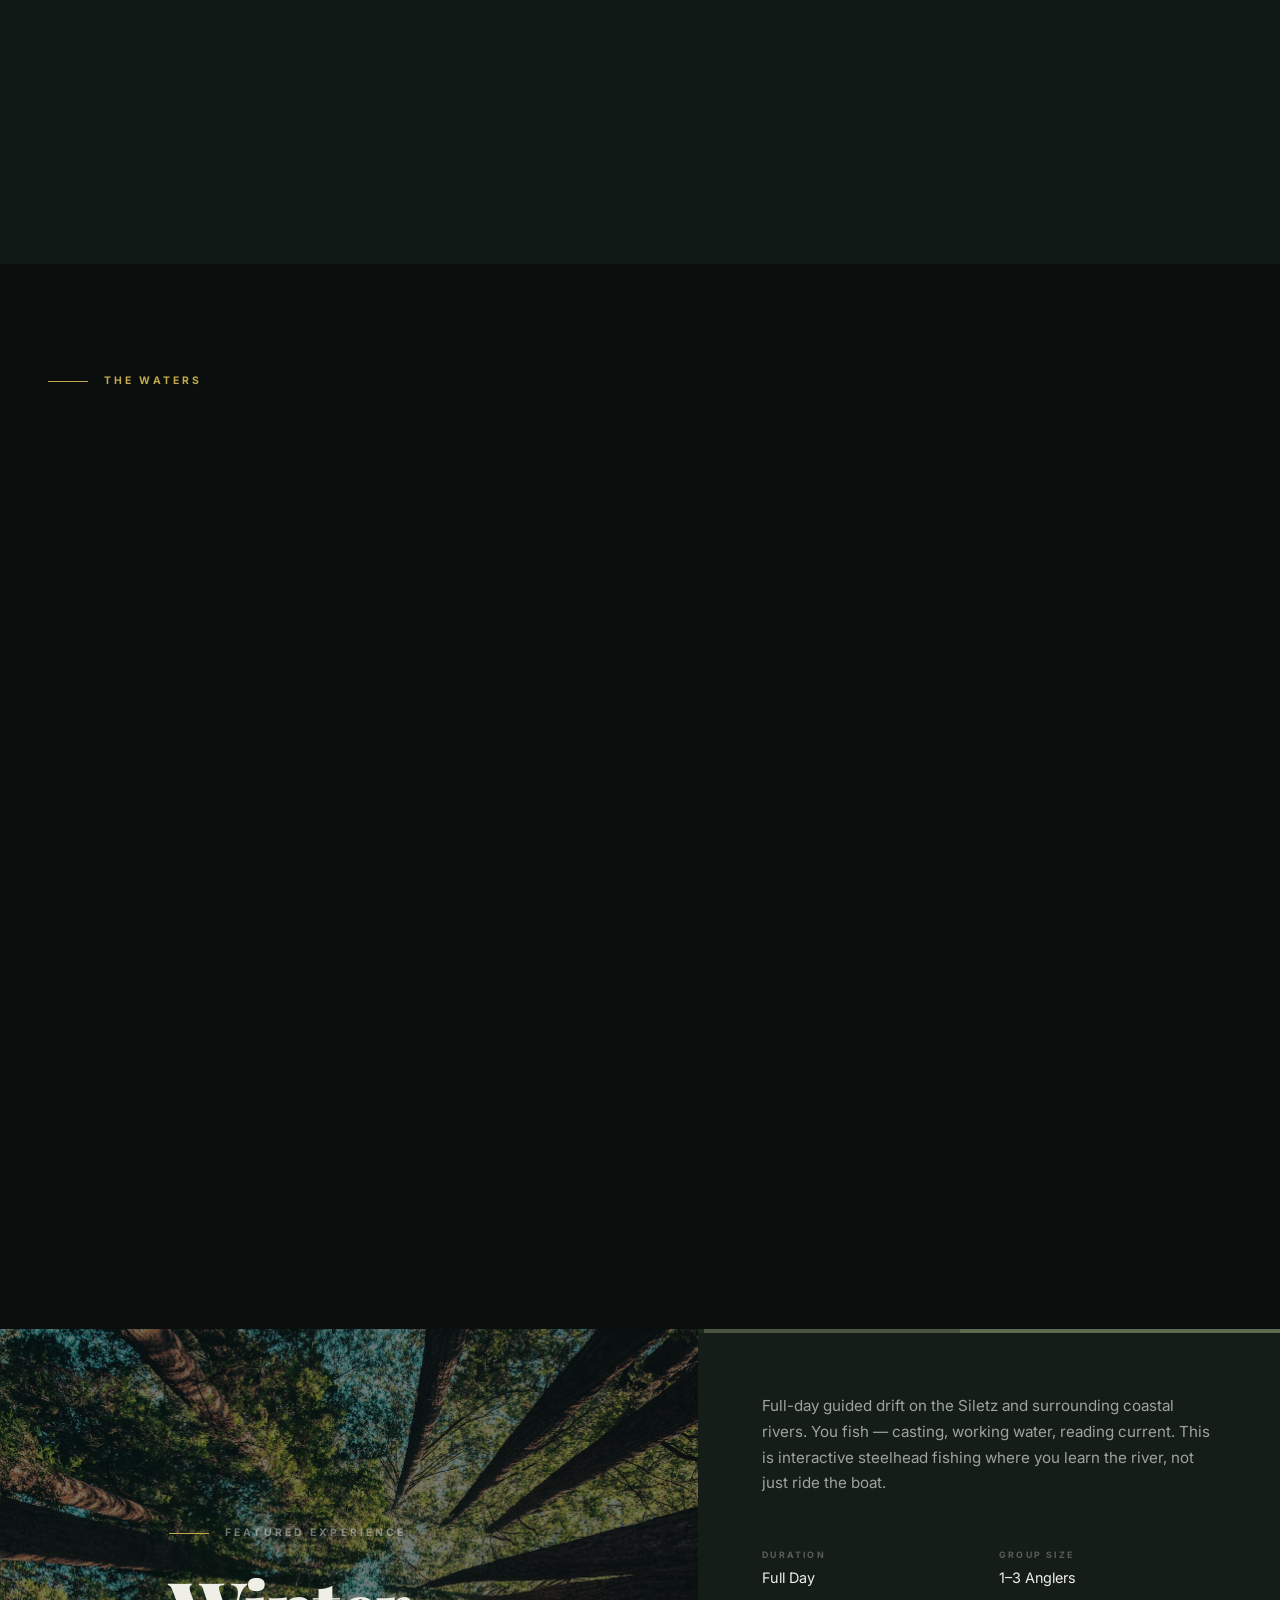
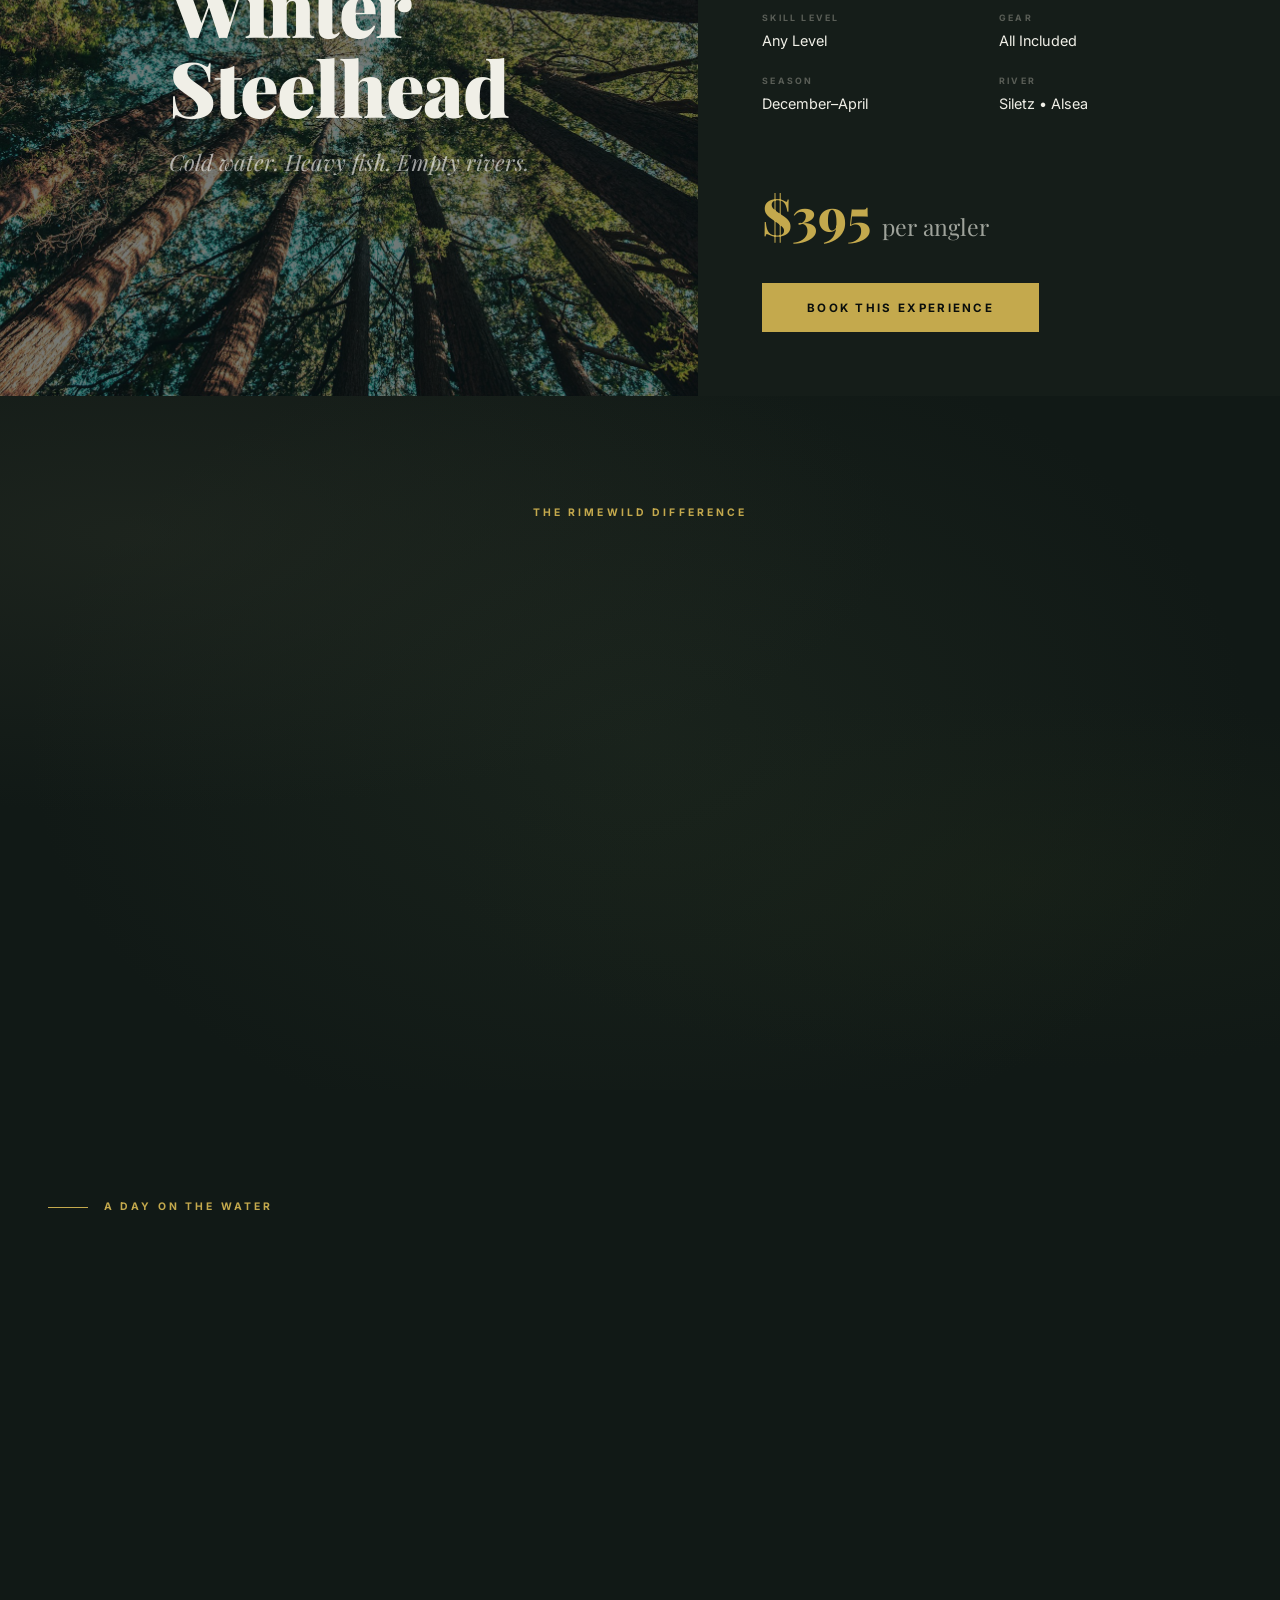
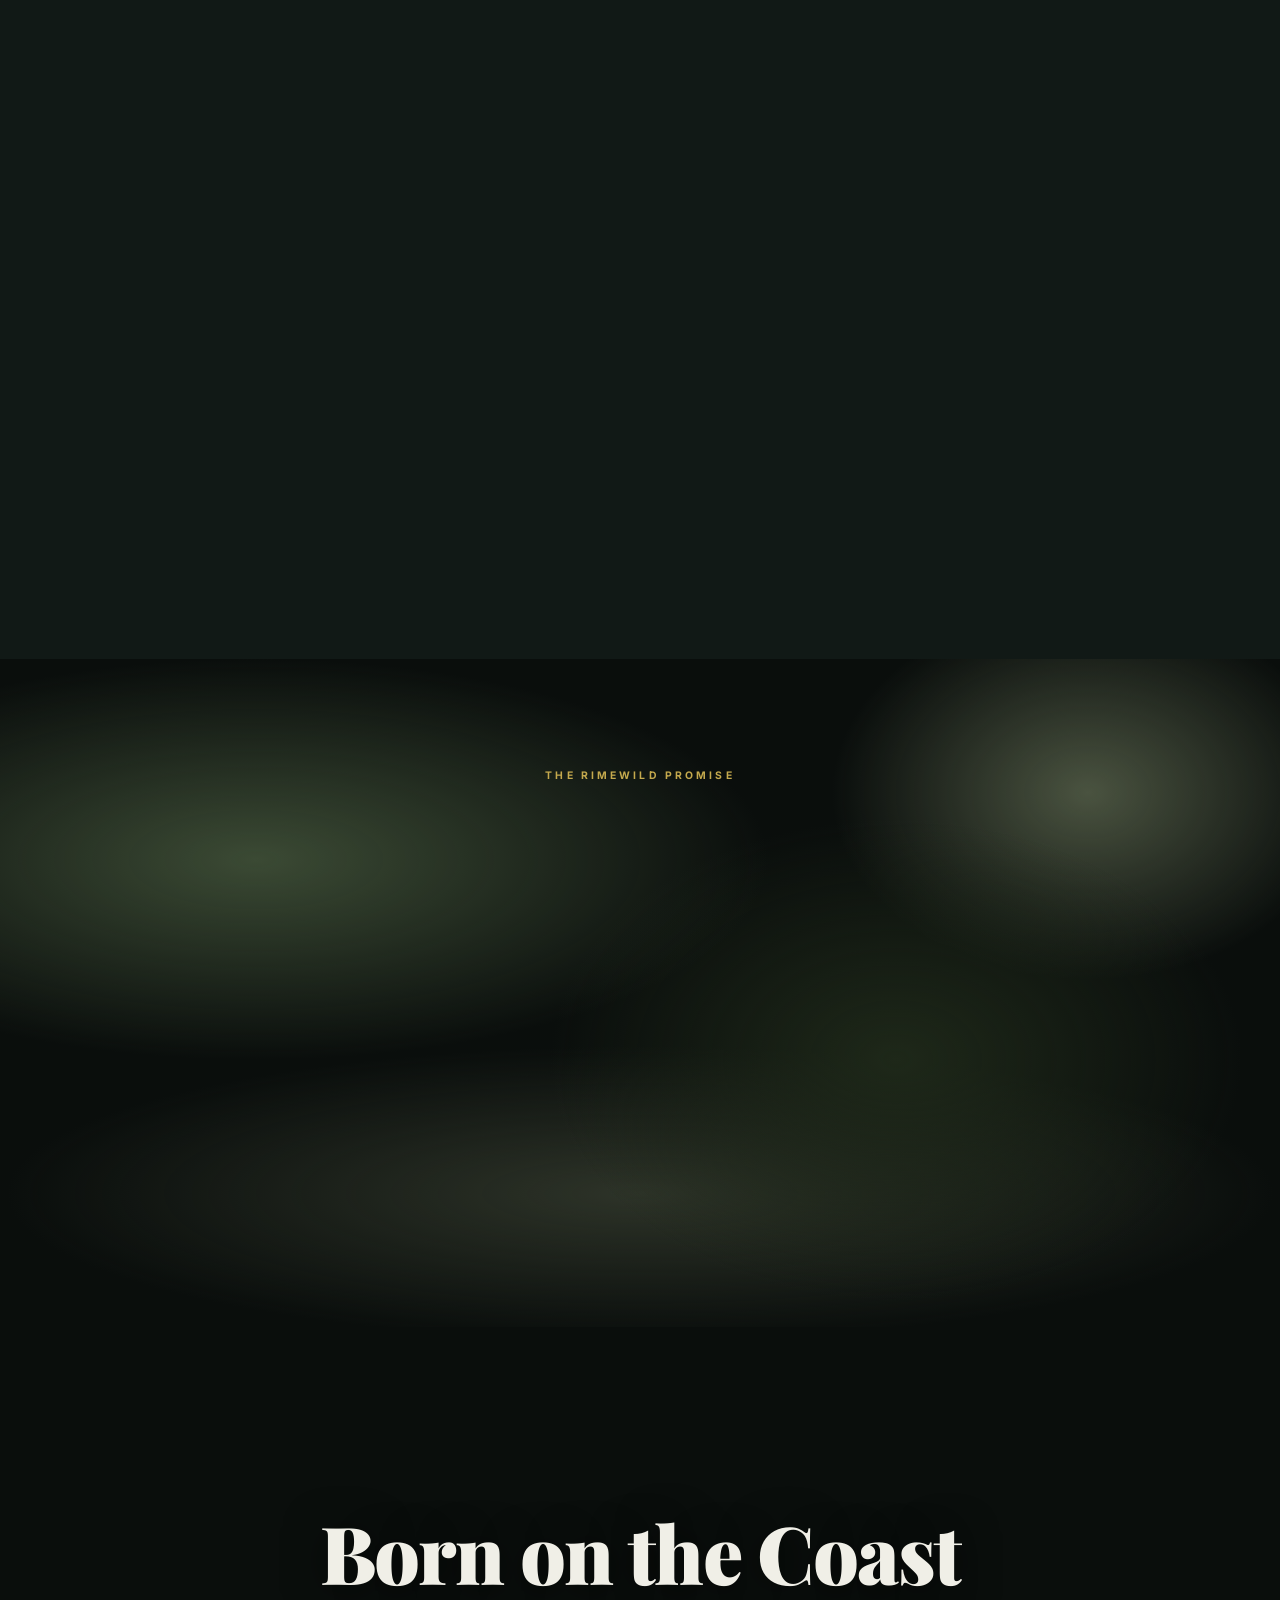
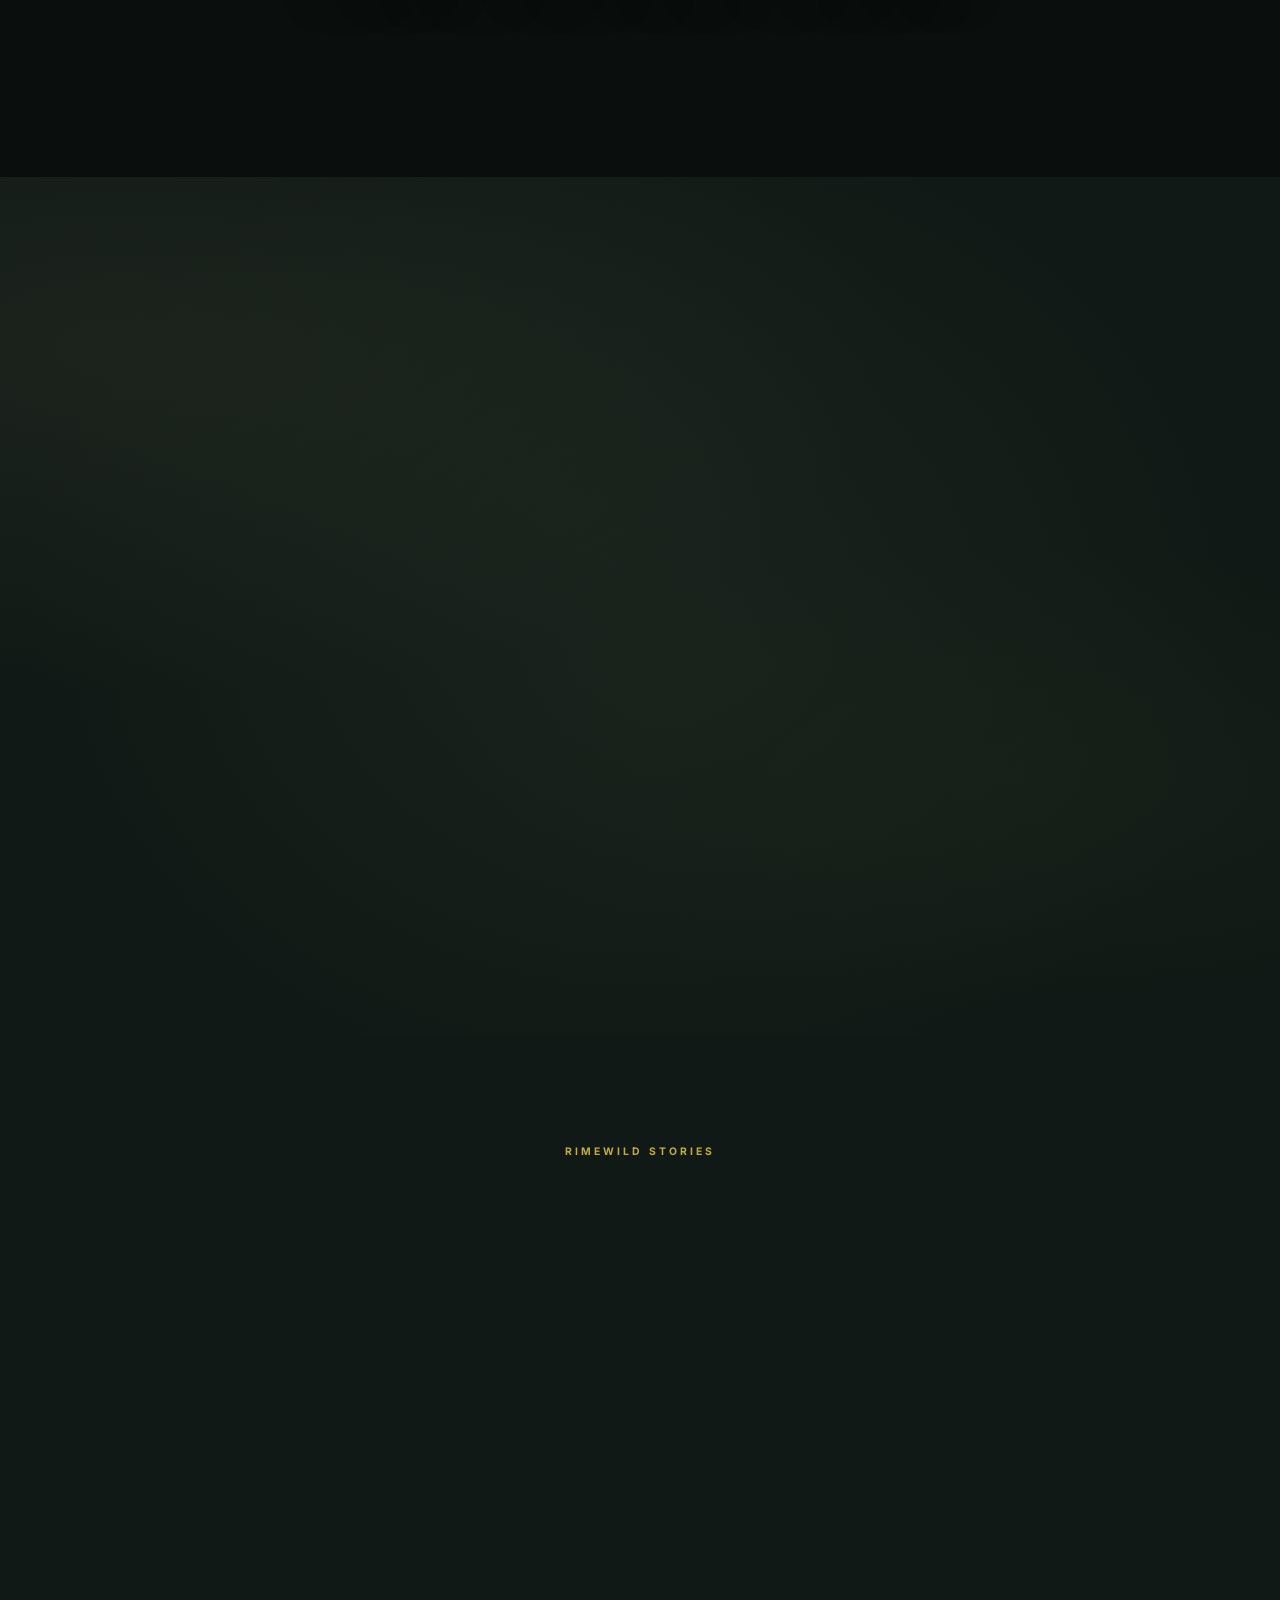
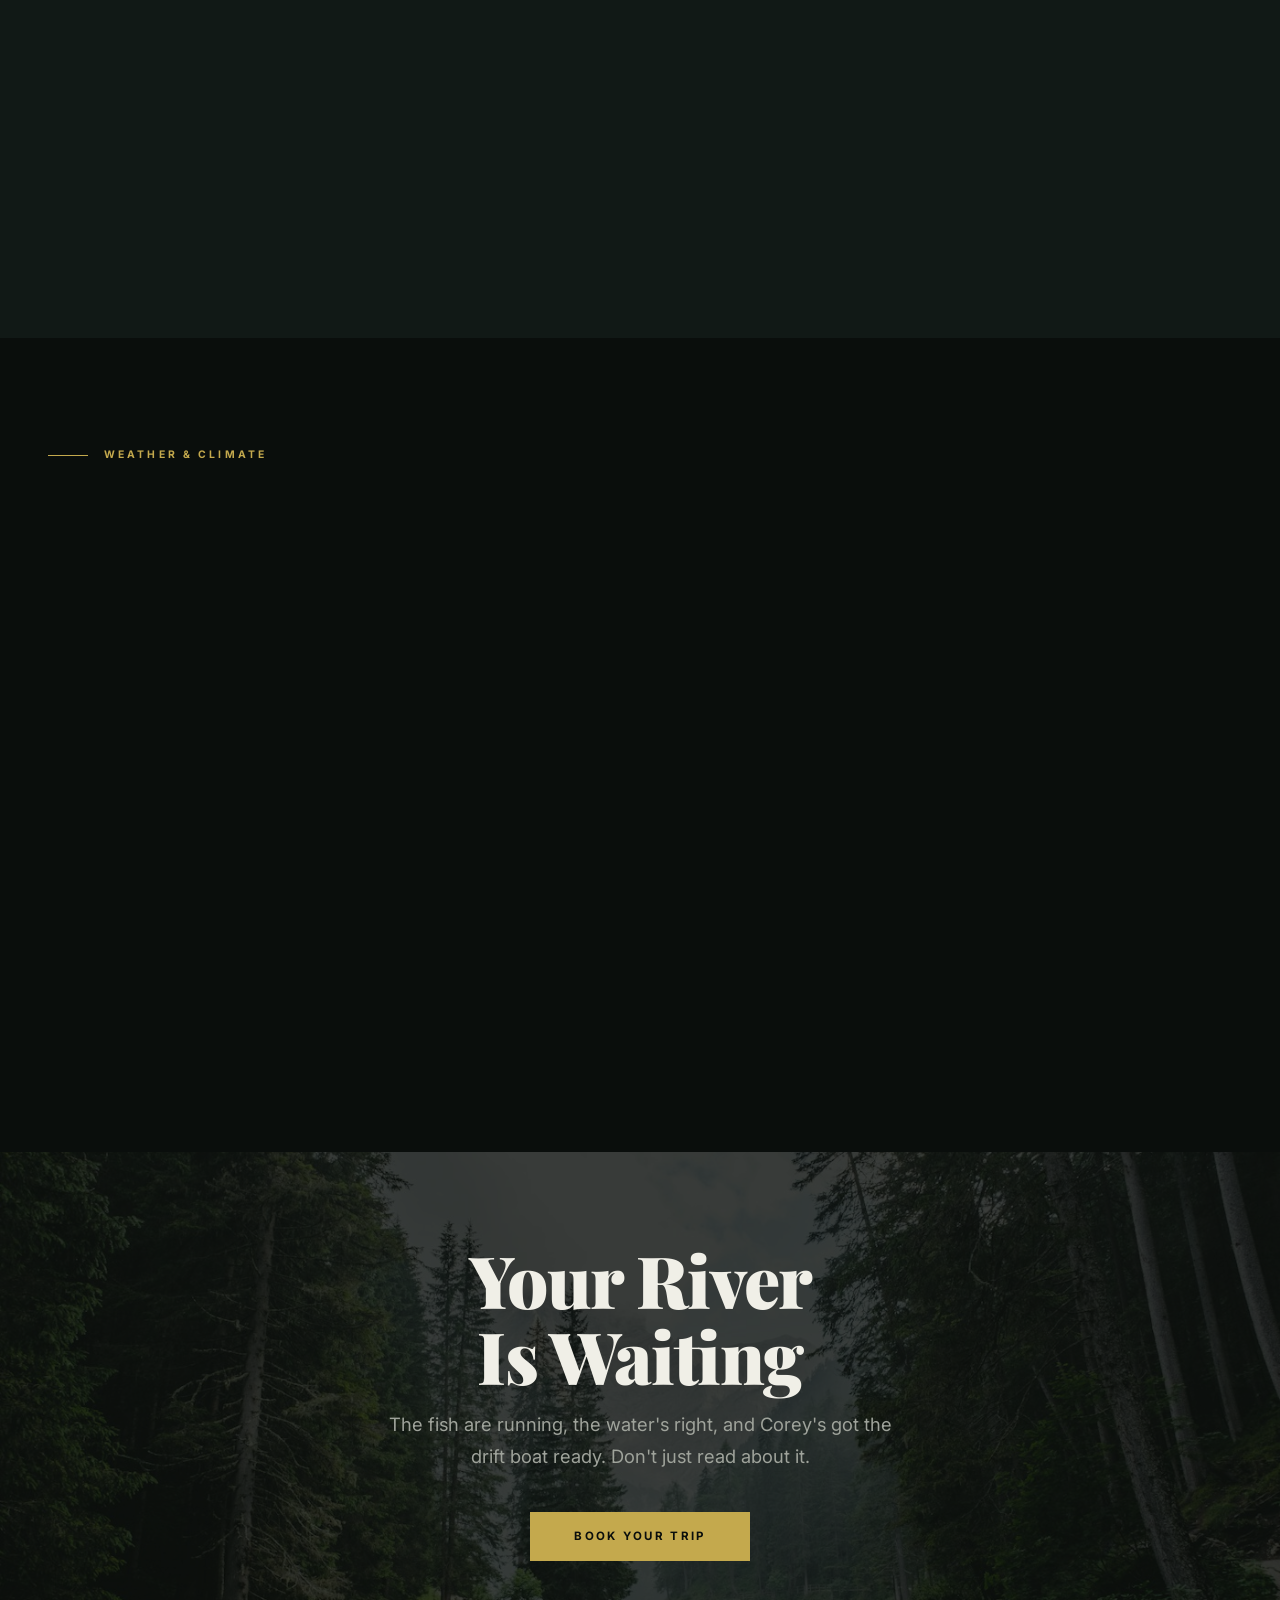
==== commit 6cae2433: "Unify site chrome and hero banners across every page. Stamp one header and footer from shared partia" ====
--- a/index.html
+++ b/index.html
@@ -498,38 +498,40 @@
 .camo-glow{box-shadow:0 0 40px rgba(45,51,40,.3),0 0 80px rgba(59,74,52,.15)}
 .camo-tag{display:inline-block;background:linear-gradient(135deg,var(--camo-2),var(--camo-4));color:var(--text);font-size:.55rem;font-weight:700;letter-spacing:.2em;text-transform:uppercase;padding:.4rem .8rem;margin-bottom:.75rem}
   </style>
+  <link rel="stylesheet" href="assets/polish.css">
 </head>
 <body>
 
-<!-- NAV -->
-<nav class="nav" id="nav">
+<!-- RIMEWILD:HEADER start -->
+<nav class="nav site-header" id="nav">
   <div class="nav-inner">
-    <a href="#hero" class="nav-logo"><img src="assets/logo.png" alt="Rimewild" width="1024" height="1024"></a>
+    <a href="index.html" class="nav-logo"><img src="assets/logo.png" alt="Rimewild" width="1024" height="1024"></a>
     <ul class="nav-links" id="navLinks">
-      <li><a href="fishing.html">Fishing</a></li>
-      <li><a href="hunting.html">Hunting</a></li>
-      <li><a href="reports.html">Reports</a></li>
-      <li class="nav-cta"><a href="#booking-section" class="btn btn-gold" onclick="openBooking()">Book Now</a></li>
+        <li><a href="index.html" class="active" aria-current="page">Home</a></li>
+        <li><a href="fishing.html">Fishing</a></li>
+        <li><a href="hunting.html">Hunting</a></li>
+        <li><a href="rivers.html">Rivers</a></li>
+        <li><a href="reports.html">Reports</a></li>
+        <li class="nav-cta"><a href="index.html#booking-section" class="btn btn-gold" onclick="openBooking();return false">Book Now</a></li>
     </ul>
-    <button class="nav-toggle" id="navToggle" aria-label="Toggle menu">&#9776;</button>
+    <button class="nav-toggle" id="navToggle" type="button" aria-label="Open menu" aria-controls="navLinks" aria-expanded="false">&#9776;</button>
   </div>
 </nav>
+<!-- RIMEWILD:HEADER end -->
 
 <main>
 <!-- HERO -->
-<section class="hero" id="hero">
-  <video class="hero-video" autoplay muted loop playsinline poster="assets/images/hero-river.jpg" fetchpriority="high">
-    <source src="assets/hero.mp4" type="video/mp4">
-  </video>
-  <div class="hero-overlay"></div>
-  <div class="hero-content">
-    <h1 class="hero-title">Wild Water.<br>Wild Country.<span>Guided Fishing &amp; Hunting &mdash; Oregon's Central Coast</span></h1>
-    <p class="hero-sub">Steelhead, salmon, elk, and blacktail deer on the Siletz, Alsea, and Siuslaw rivers with a guide who was born on this water.</p>
-    <div class="hero-ctas">
-      <a href="#fishing" class="btn btn-gold">Explore Trips</a>
-      <a href="#calendar" class="btn btn-ghost">Check Availability</a>
-    </div>
-    <div class="hero-rivers">Siletz &bull; Alsea &bull; Siuslaw &bull; Yaquina &bull; Coast Range</div>
+<section class="site-hero" id="hero">
+  <div class="site-hero-media" style="background-image:url('assets/images/hero-river.jpg')" role="img" aria-label="Oregon Central Coast river"></div>
+  <div class="site-hero-overlay"></div>
+  <div class="site-hero-content">
+    <p class="eyebrow">Oregon's Central Coast</p>
+    <h1 class="site-hero-title">Wild Water.<br>Wild Country.<span>Guided Fishing &amp; Hunting</span></h1>
+    <p class="site-hero-sub">Steelhead, salmon, elk, and blacktail deer on the Siletz, Alsea, and Siuslaw rivers with a guide who was born on this water.</p>
+    <div class="site-hero-ctas">
+      <a href="index.html#booking-section" class="btn btn-gold" onclick="openBooking();return false">Book Now</a>
+      <a href="fishing.html" class="btn btn-ghost">Fishing</a>
+    </div>
   </div>
 </section>
 
@@ -605,29 +607,29 @@
 
     <div class="eyebrow" style="margin-top:2rem">Fish Species</div>
     <div class="species-grid reveal">
-      <div class="species-card camo-card"><h4>Winter Steelhead</h4><div class="species-season">December &ndash; April</div><p>The flagship species. Wild winter steelhead in coastal rivers are aggressive, powerful, and chrome-bright. The Siletz and Alsea produce some of the best winter steelhead fishing in Oregon.</p><div class="species-weight">8&ndash;15 <small>lbs avg</small></div></div>
-      <div class="species-card camo-card"><h4>Fall Chinook</h4><div class="species-season">August &ndash; November</div><p>The king of Pacific salmon. Fall chinook push into coastal rivers with power and size that nothing else matches. They're the reason people book trips months in advance.</p><div class="species-weight">15&ndash;40 <small>lbs avg</small></div></div>
-      <div class="species-card camo-card"><h4>Summer Steelhead</h4><div class="species-season">April &ndash; October</div><p>Acrobatic, hard-fighting fish in warmer water. Summer steelhead on the Siletz are aggressive hitters that put on aerial displays.</p><div class="species-weight">6&ndash;12 <small>lbs avg</small></div></div>
+      <div class="species-card camo-card"><h4>Winter Steelhead</h4><div class="species-season">December &ndash; April</div><p>The flagship species. Wild winter steelhead in coastal rivers are aggressive, powerful, and chrome-bright. The Siletz and Alsea produce some of the best winter steelhead fishing in Oregon.</p><div class="species-weight">8&ndash;15 <small>lbs avg</small></div><div class="species-rate">$395 <small>/ angler</small></div></div>
+      <div class="species-card camo-card"><h4>Fall Chinook</h4><div class="species-season">August &ndash; November</div><p>The king of Pacific salmon. Fall chinook push into coastal rivers with power and size that nothing else matches. They're the reason people book trips months in advance.</p><div class="species-weight">15&ndash;40 <small>lbs avg</small></div><div class="species-rate">$395 <small>/ angler</small></div></div>
+      <div class="species-card camo-card"><h4>Summer Steelhead</h4><div class="species-season">April &ndash; October</div><p>Acrobatic, hard-fighting fish in warmer water. Summer steelhead on the Siletz are aggressive hitters that put on aerial displays.</p><div class="species-weight">6&ndash;12 <small>lbs avg</small></div><div class="species-rate">$375 <small>/ angler</small></div></div>
       <div class="species-card camo-card"><h4>Coho Salmon</h4><div class="species-season">September &ndash; November</div><p>Aggressive and willing biters. Coho hit plugs and spinners hard. They're excellent table fare and a perfect species for newer anglers.</p><div class="species-weight">8&ndash;12 <small>lbs avg</small></div></div>
-      <div class="species-card camo-card"><h4>Coastal Cutthroat</h4><div class="species-season">May &ndash; September</div><p>Native trout species. Light tackle, beautiful upper river water, and fish that hit dry flies and small spinners. The best summer fishery on the coast.</p><div class="species-weight">1&ndash;4 <small>lbs avg</small></div></div>
+      <div class="species-card camo-card"><h4>Coastal Cutthroat</h4><div class="species-season">May &ndash; September</div><p>Native trout species. Light tackle, beautiful upper river water, and fish that hit dry flies and small spinners. The best summer fishery on the coast.</p><div class="species-weight">1&ndash;4 <small>lbs avg</small></div><div class="species-rate">$295 <small>/ angler</small></div></div>
     </div>
 
     <div class="camo-divider" style="margin:3rem auto"></div>
     <div class="eyebrow">Big Game</div>
     <div class="species-grid reveal">
-      <div class="species-card camo-card"><h4>Roosevelt Elk</h4><div class="species-season">November (Rifle) &bull; September (Archery)</div><p>The largest elk subspecies in North America. Coast Range Roosevelt elk live in dense timber and require patience, conditioning, and local knowledge to hunt successfully.</p><div class="species-weight">700&ndash;1,100 <small>lbs (bulls)</small></div></div>
-      <div class="species-card camo-card"><h4>Blacktail Deer</h4><div class="species-season">October &ndash; November</div><p>Columbian blacktail are a subspecies of mule deer adapted to dense coastal forest. They're challenging spot-and-stalk quarry in steep, thick terrain.</p><div class="species-weight">130&ndash;200 <small>lbs avg</small></div></div>
-      <div class="species-card camo-card"><h4>Black Bear</h4><div class="species-season">August &ndash; December (Fall) &bull; April &ndash; May (Spring)</div><p>Oregon's Central Coast has a healthy black bear population in the Coast Range. Bears feed heavily on berries and salmon runs, making them predictable near waterways in fall. Spot-and-stalk hunting in thick timber with hounds prohibited in Oregon.</p><div class="species-weight">200&ndash;400 <small>lbs avg</small></div></div>
-      <div class="species-card camo-card"><h4>Cougar / Mountain Lion</h4><div class="species-season">Year-round (with tag)</div><p>Oregon has one of the largest cougar populations in the West. Coast Range cats are elusive and rarely seen. Hunting requires patience, sharp glassing skills, and deep knowledge of terrain. Hound hunting prohibited&mdash;spot and stalk only.</p><div class="species-weight">120&ndash;180 <small>lbs avg</small></div></div>
+      <div class="species-card camo-card"><h4>Roosevelt Elk</h4><div class="species-season">November (Rifle) &bull; September (Archery)</div><p>The largest elk subspecies in North America. Coast Range Roosevelt elk live in dense timber and require patience, conditioning, and local knowledge to hunt successfully.</p><div class="species-weight">700&ndash;1,100 <small>lbs (bulls)</small></div><div class="species-rate">$2,800 <small>/ hunter</small></div></div>
+      <div class="species-card camo-card"><h4>Blacktail Deer</h4><div class="species-season">October &ndash; November</div><p>Columbian blacktail are a subspecies of mule deer adapted to dense coastal forest. They're challenging spot-and-stalk quarry in steep, thick terrain.</p><div class="species-weight">130&ndash;200 <small>lbs avg</small></div><div class="species-rate">$1,800 <small>/ hunter</small></div></div>
+      <div class="species-card camo-card"><h4>Black Bear</h4><div class="species-season">August &ndash; December (Fall) &bull; April &ndash; May (Spring)</div><p>Oregon's Central Coast has a healthy black bear population in the Coast Range. Bears feed heavily on berries and salmon runs, making them predictable near waterways in fall. Spot-and-stalk hunting in thick timber with hounds prohibited in Oregon.</p><div class="species-weight">200&ndash;400 <small>lbs avg</small></div><div class="species-rate">$2,200 <small>/ hunter</small></div></div>
+      <div class="species-card camo-card"><h4>Cougar / Mountain Lion</h4><div class="species-season">Year-round (with tag)</div><p>Oregon has one of the largest cougar populations in the West. Coast Range cats are elusive and rarely seen. Hunting requires patience, sharp glassing skills, and deep knowledge of terrain. Hound hunting prohibited&mdash;spot and stalk only.</p><div class="species-weight">120&ndash;180 <small>lbs avg</small></div><div class="species-rate">Contact <small>for pricing</small></div></div>
     </div>
 
     <div class="camo-divider" style="margin:3rem auto"></div>
     <div class="eyebrow">Upland &amp; Waterfowl</div>
     <div class="species-grid reveal">
-      <div class="species-card camo-card"><h4>Wild Turkey</h4><div class="species-season">April &ndash; May (Spring) &bull; November (Fall)</div><p>Rio Grande and Merriam's turkeys have established populations on the Central Coast. Spring gobbler season is the prime draw&mdash;calling in a strutting tom through dense Oregon timber is world-class.</p><div class="species-weight">15&ndash;25 <small>lbs avg</small></div></div>
-      <div class="species-card camo-card"><h4>Upland Birds</h4><div class="species-season">September &ndash; January</div><p>Mountain quail, California quail, ruffed grouse, and band-tailed pigeon in the Coast Range. Walk-up hunting through old growth and second-growth timber with a good dog. Band-tails are a unique coastal specialty.</p><div class="species-weight">0.5&ndash;1 <small>lb avg</small></div></div>
-      <div class="species-card camo-card"><h4>Waterfowl</h4><div class="species-season">October &ndash; January</div><p>Pacific Flyway migration brings mallards, pintails, wigeon, teal, and Canada geese through coastal estuaries and river bottoms. The Siletz Bay and Alsea estuary are prime jump-shooting and layout spots.</p><div class="species-weight">2&ndash;12 <small>lbs avg</small></div></div>
-      <div class="species-card camo-card"><h4>Coyote &amp; Bobcat</h4><div class="species-season">Year-round (no bag limit for coyote)</div><p>Predator hunting on the Central Coast. Coyotes respond well to electronic callers in clearcuts and meadows. Bobcats are trapped and called in the Coast Range. Excellent off-season hunting when big game is closed.</p><div class="species-weight">20&ndash;45 <small>lbs avg</small></div></div>
+      <div class="species-card camo-card"><h4>Wild Turkey</h4><div class="species-season">April &ndash; May (Spring) &bull; November (Fall)</div><p>Rio Grande and Merriam's turkeys have established populations on the Central Coast. Spring gobbler season is the prime draw&mdash;calling in a strutting tom through dense Oregon timber is world-class.</p><div class="species-weight">15&ndash;25 <small>lbs avg</small></div><div class="species-rate">$350 <small>/ hunter</small></div></div>
+      <div class="species-card camo-card"><h4>Upland Birds</h4><div class="species-season">September &ndash; January</div><p>Mountain quail, California quail, ruffed grouse, and band-tailed pigeon in the Coast Range. Walk-up hunting through old growth and second-growth timber with a good dog. Band-tails are a unique coastal specialty.</p><div class="species-weight">0.5&ndash;1 <small>lb avg</small></div><div class="species-rate">$295 <small>/ hunter</small></div></div>
+      <div class="species-card camo-card"><h4>Waterfowl</h4><div class="species-season">October &ndash; January</div><p>Pacific Flyway migration brings mallards, pintails, wigeon, teal, and Canada geese through coastal estuaries and river bottoms. The Siletz Bay and Alsea estuary are prime jump-shooting and layout spots.</p><div class="species-weight">2&ndash;12 <small>lbs avg</small></div><div class="species-rate">$325 <small>/ hunter</small></div></div>
+      <div class="species-card camo-card"><h4>Coyote &amp; Bobcat</h4><div class="species-season">Year-round (no bag limit for coyote)</div><p>Predator hunting on the Central Coast. Coyotes respond well to electronic callers in clearcuts and meadows. Bobcats are trapped and called in the Coast Range. Excellent off-season hunting when big game is closed.</p><div class="species-weight">20&ndash;45 <small>lbs avg</small></div><div class="species-rate">$275 <small>/ hunter</small></div></div>
     </div>
   </div>
 </section>
@@ -1034,6 +1036,10 @@
         <div class="river-card-visual-wrap"><div class="river-card-visual" style="background-image:url('assets/images/fish-catch.jpg')"></div></div>
         <div class="river-card-body"><div class="river-card-species">Full Day &bull; 1&ndash;3 Anglers &bull; Aug&ndash;Nov</div><h3>Fall Chinook Salmon</h3><p>Big fish, strong runs. Chinook salmon on the Alsea, Siletz, or Siuslaw.</p><div class="price-tag">$395 <small>/ angler</small></div></div>
       </div>
+      <div class="river-card" onclick="openBooking('Summer Steelhead')">
+        <div class="river-card-visual-wrap"><div class="river-card-visual" style="background-image:url('assets/images/hero-river.jpg')"></div></div>
+        <div class="river-card-body"><div class="river-card-species">Full Day &bull; 1&ndash;3 Anglers &bull; Apr&ndash;Oct</div><h3>Summer Steelhead</h3><p>Aggressive summer fish on the Siletz. Light presentations, low water, and a long season.</p><div class="price-tag">$375 <small>/ angler</small></div></div>
+      </div>
       <div class="river-card" onclick="openBooking('Cutthroat & Trout')">
         <div class="river-card-visual-wrap"><div class="river-card-visual" style="background-image:url('assets/images/fishing-river.jpg')"></div></div>
         <div class="river-card-body"><div class="river-card-species">Full Day &bull; 1&ndash;3 Anglers &bull; May&ndash;Sep</div><h3>Cutthroat &amp; Trout</h3><p>Coastal cutthroat in the upper reaches. Light tackle, beautiful water, aggressive fish.</p><div class="price-tag">$295 <small>/ angler</small></div></div>
@@ -1065,6 +1071,10 @@
       <div class="river-card camo-card" onclick="openBooking('Spring Turkey Hunt')">
         <div class="river-card-visual-wrap"><div class="river-card-visual" style="background-image:url('assets/images/foggy-forest.jpg')"></div></div>
         <div class="river-card-body"><div class="river-card-species">Full Day &bull; 1&ndash;3 Hunters &bull; Apr&ndash;May</div><h3>Spring Turkey</h3><p>Gobbler season in Coast Range timber. Calling, decoys, and patience for a morning strut.</p><div class="price-tag">$350 <small>/ hunter</small></div></div>
+      </div>
+      <div class="river-card camo-card" onclick="openBooking('Upland Bird Hunt')">
+        <div class="river-card-visual-wrap"><div class="river-card-visual" style="background-image:url('assets/images/forest-trail.jpg')"></div></div>
+        <div class="river-card-body"><div class="river-card-species">Full Day &bull; 1&ndash;3 Hunters &bull; Sep&ndash;Jan</div><h3>Upland Birds</h3><p>Quail, grouse, and band-tailed pigeons in Coast Range timber. Walk-up hunting with a dog when one is along.</p><div class="price-tag">$295 <small>/ hunter</small></div></div>
       </div>
       <div class="river-card camo-card" onclick="openBooking('Predator Hunt')">
         <div class="river-card-visual-wrap"><div class="river-card-visual" style="background-image:url('assets/images/misty-mountains.jpg')"></div></div>
@@ -1101,34 +1111,51 @@
       <h2 class="big-title reveal">Before<br>You Go</h2>
     </div>
     <div class="plan-grid reveal">
-      <div class="plan-card camo-card"><h4>What to Bring</h4><ul><li>Layered clothing (rain is likely)</li><li>Quality rain jacket and pants</li><li>Warm hat and gloves (winter)</li><li>Polarized sunglasses</li><li>Lunch, snacks, and water</li><li>Camera</li><li>Valid Oregon fishing/hunting license</li></ul></div>
-      <div class="plan-card camo-card"><h4>Oregon Licenses</h4><p>An Oregon fishing or hunting license is required. Daily, annual, and non-resident licenses are available through ODFW. Licenses can be purchased at local sporting goods stores in Lincoln City and Newport.</p></div>
-      <div class="plan-card camo-card"><h4>Where to Stay</h4><p>Lincoln City, Newport, Waldport, and Florence all offer lodging. We're happy to recommend places that work well for early-morning departures to the river.</p></div>
-      <div class="plan-card camo-card"><h4>FAQ</h4><p><strong style="color:var(--text)">What if the weather is bad?</strong><br>We fish in rain. Trips only cancelled for dangerous conditions.</p><p><strong style="color:var(--text)">Catch-and-release?</strong><br>Wild steelhead released. Hatchery fish may be retained per ODFW regs.</p><p style="margin:0"><strong style="color:var(--text)">Cancellation?</strong><br>Full refund with 72+ hours notice.</p></div>
+      <div class="plan-card camo-card" id="what-to-bring"><h4>What to Bring</h4><ul><li>Layered clothing (rain is likely)</li><li>Quality rain jacket and pants</li><li>Warm hat and gloves (winter)</li><li>Polarized sunglasses</li><li>Lunch, snacks, and water</li><li>Camera</li><li>Valid Oregon fishing/hunting license</li></ul></div>
+      <div class="plan-card camo-card" id="licenses"><h4>Oregon Licenses</h4><p>An Oregon fishing or hunting license is required. Daily, annual, and non-resident licenses are available through ODFW. Licenses can be purchased at local sporting goods stores in Lincoln City and Newport.</p></div>
+      <div class="plan-card camo-card" id="lodging"><h4>Where to Stay</h4><p>Lincoln City, Newport, Waldport, and Florence all offer lodging. We're happy to recommend places that work well for early-morning departures to the river.</p></div>
+      <div class="plan-card camo-card" id="faq"><h4>FAQ</h4><p><strong style="color:var(--text)">What if the weather is bad?</strong><br>We fish in rain. Trips only cancelled for dangerous conditions.</p><p><strong style="color:var(--text)">Catch-and-release?</strong><br>Wild steelhead released. Hatchery fish may be retained per ODFW regs.</p><p style="margin:0"><strong style="color:var(--text)">Cancellation?</strong><br>Full refund with 72+ hours notice.</p></div>
     </div>
     <div style="text-align:center;margin-top:4rem"><button class="btn btn-gold" onclick="openBooking()" style="font-size:.8rem;padding:1.25rem 3.5rem">Book a Trip</button></div>
   </div>
 </section>
 
 </main>
-<!-- FOOTER -->
+<!-- RIMEWILD:FOOTER start -->
 <footer class="footer camo-stripe">
   <div class="wrap">
     <div class="footer-top">
-      <div><a href="index.html" class="footer-brand"><img src="assets/logo.png" alt="Rimewild" width="1024" height="1024" style="height:60px;width:auto;margin-bottom:1rem"></a><p style="font-size:.9rem;color:var(--text-dim);max-width:30ch;line-height:1.7">Guided river fishing &amp; hunting on Oregon's Central Coast. Wild water. Wild country.</p></div>
-      <div><h5>Fishing</h5><ul class="footer-links"><li><a href="fishing.html">Winter Steelhead</a></li><li><a href="fishing.html">Fall Chinook</a></li><li><a href="fishing.html">Cutthroat &amp; Trout</a></li><li><a href="fishing.html">Bank &amp; Wade</a></li><li><a href="fishing.html">Family Trips</a></li></ul></div>
-      <div><h5>Explore</h5><ul class="footer-links"><li><a href="hunting.html">Hunting</a></li><li><a href="rivers.html">The Rivers</a></li><li><a href="reports.html">Reports</a></li><li><a href="#whats-wild">What's Running</a></li><li><a href="#guide">Meet Corey</a></li></ul></div>
-      <div><h5>Plan</h5><ul class="footer-links"><li><a href="#booking-section">Book a Trip</a></li><li><a href="#booking-section">What to Bring</a></li><li><a href="#booking-section">Licenses</a></li><li><a href="#booking-section">Lodging</a></li><li><a href="#booking-section">FAQ</a></li></ul></div>
-    </div>
-    <div class="footer-bottom"><span>&copy; 2026 Rimewild. Oregon's Central Coast.</span><span>Siletz &bull; Alsea &bull; Siuslaw &bull; Coast Range</span></div>
+      <div class="footer-brand-block">
+        <a href="index.html" class="footer-brand"><img src="assets/logo.png" alt="Rimewild" width="1024" height="1024"></a>
+        <p class="footer-tagline">Guided river fishing &amp; hunting on Oregon's Central Coast. Wild water. Wild country.</p>
+        <p class="footer-contact"><a href="mailto:will@supportwellnessglobal.com">will@supportwellnessglobal.com</a><br><span>Guide phone not listed yet</span></p>
+      </div>
+      <nav class="footer-site-nav" aria-label="Footer">
+        <ul class="nav-links">
+        <li><a href="index.html" class="active" aria-current="page">Home</a></li>
+        <li><a href="fishing.html">Fishing</a></li>
+        <li><a href="hunting.html">Hunting</a></li>
+        <li><a href="rivers.html">Rivers</a></li>
+        <li><a href="reports.html">Reports</a></li>
+        <li class="nav-cta"><a href="index.html#booking-section" class="btn btn-gold" onclick="openBooking();return false">Book Now</a></li>
+        </ul>
+      </nav>
+    </div>
+    <div class="footer-bottom">
+      <span>&copy; 2026 Rimewild. Oregon's Central Coast.</span>
+      <nav class="footer-legal" aria-label="Legal">
+        <a href="mailto:will@supportwellnessglobal.com">Contact</a>
+        <a href="index.html#faq">Cancellation Policy</a>
+      </nav>
+      <span>Siletz &bull; Alsea &bull; Siuslaw &bull; Coast Range</span>
+    </div>
   </div>
 </footer>
-
-<!-- MOBILE BAR -->
-<div class="mobile-bar camo-stripe">
-  <a href="#booking-section" class="btn btn-ghost" style="font-size:.65rem" onclick="openBooking()">Contact Us</a>
-  <button class="btn btn-gold" onclick="openBooking()" style="font-size:.65rem">Check Availability</button>
-</div>
+<nav class="mobile-bar camo-stripe" aria-label="Email or book">
+  <a class="btn btn-ghost" href="mailto:will@supportwellnessglobal.com?subject=Rimewild%20inquiry" aria-label="Email will@supportwellnessglobal.com. Guide phone is not listed yet.">Call<small>No phone yet</small></a>
+  <button class="btn btn-gold" type="button" onclick="openBooking()">Book Now</button>
+</nav>
+<!-- RIMEWILD:FOOTER end -->
 
 <!-- BOOKING MODAL -->
 <div class="booking-overlay" id="bookingOverlay" onclick="if(event.target===this)closeBooking()">
@@ -1136,19 +1163,23 @@
     <button class="booking-close" onclick="closeBooking()" aria-label="Close">&times;</button>
     <div id="bookingForm">
       <h2>Book Your Rimewild<br>Experience</h2>
-      <p style="color:var(--text-dim);font-size:.9rem;margin-bottom:2rem">Fill out the form below and we'll confirm your trip within 24 hours.</p>
-      <form onsubmit="submitBooking(event)">
-        <div class="form-group"><label class="form-label" for="bTrip">Experience</label><select class="form-input" id="bTrip" required><option value="">Select a trip...</option><option value="Winter Steelhead Drift">Winter Steelhead Drift &mdash; $395/angler</option><option value="Fall Chinook Salmon">Fall Chinook Salmon &mdash; $395/angler</option><option value="Summer Steelhead">Summer Steelhead &mdash; $375/angler</option><option value="Cutthroat & Trout">Cutthroat &amp; Trout &mdash; $295/angler</option><option value="Bank & Wade Fishing">Bank &amp; Wade Fishing &mdash; $275/angler</option><option value="Family & Beginner">Family &amp; Beginner &mdash; $350/group</option><option value="Half-Day Fishing">Half-Day Fishing &mdash; $275/angler</option><option value="Roosevelt Elk Hunt">Roosevelt Elk Hunt &mdash; $2,800/hunter</option><option value="Blacktail Deer Hunt">Blacktail Deer Hunt &mdash; $1,800/hunter</option><option value="Black Bear Hunt">Black Bear Hunt &mdash; $2,200/hunter</option><option value="Spring Turkey Hunt">Spring Turkey &mdash; $350/hunter</option><option value="Predator Hunt">Predator &amp; Varmint &mdash; $275/hunter</option><option value="Waterfowl Hunt">Waterfowl &mdash; $325/hunter</option><option value="Private/Custom">Private / Custom Experience</option></select></div>
-        <div class="form-row"><div class="form-group"><label class="form-label" for="bDate">Preferred Date</label><input type="date" class="form-input" id="bDate" required></div><div class="form-group"><label class="form-label" for="bGuests">Number of Guests</label><select class="form-input" id="bGuests" required><option value="1">1 person</option><option value="2">2 people</option><option value="3">3 people</option><option value="4">4 people</option><option value="5+">5+ (group)</option></select></div></div>
-        <div class="form-row"><div class="form-group"><label class="form-label" for="bName">Full Name</label><input type="text" class="form-input" id="bName" placeholder="Your name" required></div><div class="form-group"><label class="form-label" for="bEmail">Email</label><input type="email" class="form-input" id="bEmail" placeholder="you@example.com" required></div></div>
-        <div class="form-group"><label class="form-label" for="bPhone">Phone</label><input type="tel" class="form-input" id="bPhone" placeholder="(555) 555-5555"></div>
-        <div class="form-group"><label class="form-label" for="bExp">Experience Level</label><select class="form-input" id="bExp"><option value="first-timer">First Timer</option><option value="some">Some Experience</option><option value="experienced">Experienced</option></select></div>
-        <div class="form-group"><label class="form-label" for="bNotes">Anything We Should Know?</label><textarea class="form-input" id="bNotes" rows="3" placeholder="Special requests, questions..."></textarea></div>
-        <button type="submit" class="btn btn-gold" style="width:100%;justify-content:center;margin-top:.5rem;padding:1.1rem">Request This Trip</button>
+      <p class="booking-lead">This form opens your email app with a message to <a href="mailto:will@supportwellnessglobal.com">will@supportwellnessglobal.com</a>. Send it to request the date — nothing is booked until that message goes out. Guide phone is not listed yet.</p>
+      <form class="booking-request" action="mailto:will@supportwellnessglobal.com" method="POST" enctype="text/plain" onsubmit="return submitBooking(event)">
+        <div class="form-group"><label class="form-label" for="bTrip">Experience</label><select class="form-input" id="bTrip" name="bTrip" required><option value="">Select a trip...</option><option value="Winter Steelhead Drift">Winter Steelhead Drift &mdash; $395/angler</option><option value="Fall Chinook Salmon">Fall Chinook Salmon &mdash; $395/angler</option><option value="Summer Steelhead">Summer Steelhead &mdash; $375/angler</option><option value="Cutthroat & Trout">Cutthroat &amp; Trout &mdash; $295/angler</option><option value="Bank & Wade Fishing">Bank &amp; Wade Fishing &mdash; $275/angler</option><option value="Family & Beginner">Family &amp; Beginner &mdash; $350/group</option><option value="Half-Day Fishing">Half-Day Fishing &mdash; $275/angler</option><option value="Roosevelt Elk Hunt">Roosevelt Elk Hunt &mdash; $2,800/hunter</option><option value="Blacktail Deer Hunt">Blacktail Deer Hunt &mdash; $1,800/hunter</option><option value="Black Bear Hunt">Black Bear Hunt &mdash; $2,200/hunter</option><option value="Spring Turkey Hunt">Spring Turkey &mdash; $350/hunter</option><option value="Predator Hunt">Predator &amp; Varmint &mdash; $275/hunter</option><option value="Waterfowl Hunt">Waterfowl &mdash; $325/hunter</option><option value="Upland Bird Hunt">Upland Bird Hunt &mdash; $295/hunter</option><option value="Private/Custom">Private / Custom Experience</option></select></div>
+        <div class="form-row"><div class="form-group"><label class="form-label" for="bDate">Preferred Date</label><input type="date" class="form-input" id="bDate" name="bDate" required></div><div class="form-group"><label class="form-label" for="bGuests">Number of Guests</label><select class="form-input" id="bGuests" name="bGuests" required><option value="1">1 person</option><option value="2">2 people</option><option value="3">3 people</option><option value="4">4 people</option><option value="5+">5+ (group)</option></select></div></div>
+        <div class="form-row"><div class="form-group"><label class="form-label" for="bName">Full Name</label><input type="text" class="form-input" id="bName" name="bName" autocomplete="name" placeholder="Your name" required></div><div class="form-group"><label class="form-label" for="bEmail">Email</label><input type="email" class="form-input" id="bEmail" name="bEmail" autocomplete="email" placeholder="you@example.com" required></div></div>
+        <div class="form-group"><label class="form-label" for="bPhone">Phone</label><input type="tel" class="form-input" id="bPhone" name="bPhone" autocomplete="tel" placeholder="Your number (optional)"></div>
+        <div class="form-group"><label class="form-label" for="bExp">Experience Level</label><select class="form-input" id="bExp" name="bExp"><option value="first-timer">First Timer</option><option value="some">Some Experience</option><option value="experienced">Experienced</option></select></div>
+        <div class="form-group"><label class="form-label" for="bNotes">Anything We Should Know?</label><textarea class="form-input" id="bNotes" name="bNotes" rows="3" placeholder="Special requests, questions..."></textarea></div>
+        <button type="submit" class="btn btn-gold" style="width:100%;justify-content:center;margin-top:.5rem;padding:1.1rem">Email This Request</button>
       </form>
     </div>
     <div id="bookingSuccess" hidden>
-      <div class="form-success"><h3>Request Received</h3><p style="color:var(--text-dim)">We'll confirm your Rimewild experience within 24 hours.</p><button class="btn btn-ghost" onclick="closeBooking()" style="margin-top:1.5rem">Close</button></div>
+      <div class="form-success">
+        <h3>Your email app should open</h3>
+        <p style="color:var(--text-dim)">Nothing is booked until you send the message addressed to <a href="mailto:will@supportwellnessglobal.com">will@supportwellnessglobal.com</a>.</p>
+        <button class="btn btn-ghost" type="button" onclick="closeBooking()">Close</button>
+      </div>
     </div>
   </div>
 </div>
@@ -1210,7 +1241,7 @@
 buildFinder();
 
 let calY,calM,selDay=null,selTrip=null;
-const tripData={'Winter Steelhead Drift':{months:[1,2,3,4,11,12],price:'$395',a:'1–3',t:'fishing'},'Fall Chinook Salmon':{months:[8,9,10,11],price:'$395',a:'1–3',t:'fishing'},'Summer Steelhead':{months:[4,5,6,7,8,9,10],price:'$375',a:'1–3',t:'fishing'},'Cutthroat & Trout':{months:[5,6,7,8,9],price:'$295',a:'1–3',t:'fishing'},'Bank & Wade Fishing':{months:[1,2,3,4,5,6,7,8,9,10,11,12],price:'$275',a:'1–2',t:'fishing'},'Family & Beginner':{months:[5,6,7,8,9],price:'$350',a:'Up to 4',t:'fishing'},'Half-Day Fishing':{months:[1,2,3,4,5,6,7,8,9,10,11,12],price:'$275',a:'1–2',t:'fishing'},'Roosevelt Elk Hunt':{months:[11],price:'$2,800',a:'1–2',t:'hunting'},'Blacktail Deer Hunt':{months:[10,11],price:'$1,800',a:'1–2',t:'hunting'},'Black Bear Hunt':{months:[4,5,8,9,10,11,12],price:'$2,200',a:'1–2',t:'hunting'},'Spring Turkey Hunt':{months:[4,5],price:'$350',a:'1–3',t:'hunting'},'Predator Hunt':{months:[1,2,3,4,5,6,7,8,9,10,11,12],price:'$275',a:'1–2',t:'hunting'},'Waterfowl Hunt':{months:[10,11,12,1],price:'$325',a:'1–4',t:'hunting'}};
+const tripData={'Winter Steelhead Drift':{months:[1,2,3,4,11,12],price:'$395',a:'1–3',t:'fishing'},'Fall Chinook Salmon':{months:[8,9,10,11],price:'$395',a:'1–3',t:'fishing'},'Summer Steelhead':{months:[4,5,6,7,8,9,10],price:'$375',a:'1–3',t:'fishing'},'Cutthroat & Trout':{months:[5,6,7,8,9],price:'$295',a:'1–3',t:'fishing'},'Bank & Wade Fishing':{months:[1,2,3,4,5,6,7,8,9,10,11,12],price:'$275',a:'1–2',t:'fishing'},'Family & Beginner':{months:[5,6,7,8,9],price:'$350',a:'Up to 4',t:'fishing'},'Half-Day Fishing':{months:[1,2,3,4,5,6,7,8,9,10,11,12],price:'$275',a:'1–2',t:'fishing'},'Roosevelt Elk Hunt':{months:[11],price:'$2,800',a:'1–2',t:'hunting'},'Blacktail Deer Hunt':{months:[10,11],price:'$1,800',a:'1–2',t:'hunting'},'Black Bear Hunt':{months:[4,5,8,9,10,11,12],price:'$2,200',a:'1–2',t:'hunting'},'Spring Turkey Hunt':{months:[4,5],price:'$350',a:'1–3',t:'hunting'},'Predator Hunt':{months:[1,2,3,4,5,6,7,8,9,10,11,12],price:'$275',a:'1–2',t:'hunting'},'Waterfowl Hunt':{months:[10,11,12,1],price:'$325',a:'1–4',t:'hunting'},'Upland Bird Hunt':{months:[9,10,11,12,1],price:'$295',a:'1–3',t:'hunting'}};
 function initCal(){const n=new Date();calY=n.getFullYear();calM=n.getMonth();renderCal()}
 function changeMonth(d){calM+=d;if(calM>11){calM=0;calY++}if(calM<0){calM=11;calY--}selDay=null;document.getElementById('calInfo').classList.remove('show');renderCal()}
 function getAvail(y,m,d){const dow=new Date(y,m,d).getDay();if(dow===0)return'closed';const h=((y*31+m*7+d*13)%10);if(new Date(y,m,d)<new Date(new Date().setHours(0,0,0,0)))return'closed';if(h<4)return'available';if(h<7)return'limited';return'booked'}
@@ -1252,5 +1283,6 @@
 
 document.querySelectorAll('.nav-links a').forEach(a=>{a.addEventListener('click',()=>{document.getElementById('navLinks').classList.remove('open');document.getElementById('navToggle').innerHTML='&#9776;'})});
 </script>
+  <script src="assets/site.js"></script>
 </body>
 </html>
--- a/assets/polish.css
+++ b/assets/polish.css
@@ -0,0 +1,685 @@
+/* Shared layout, mobile, and accessibility polish. Brand palette stays dark evergreen. */
+
+:focus-visible {
+  outline: 2px solid var(--gold-bright, #dfc462);
+  outline-offset: 3px;
+}
+
+.form-input:focus,
+.form-input:focus-visible {
+  outline: 2px solid var(--gold, #c4a94d);
+  outline-offset: 2px;
+  border-color: var(--gold, #c4a94d);
+}
+
+button,
+.btn,
+.nav-toggle,
+.filter-btn,
+.species-nav a,
+.finder-option,
+.type-chip,
+.faq-item,
+.report-card,
+.river-card,
+.featured-article {
+  -webkit-tap-highlight-color: rgba(196, 169, 77, .25);
+}
+
+.nav-toggle {
+  min-width: 44px;
+  min-height: 44px;
+  align-items: center;
+  justify-content: center;
+  line-height: 1;
+}
+
+.nav-links a {
+  min-height: 44px;
+  display: inline-flex;
+  align-items: center;
+}
+
+[id] {
+  scroll-margin-top: 96px;
+}
+
+/* One link treatment for header, the mobile menu, and the footer nav. */
+.nav-links a {
+  font-family: var(--font-body);
+  font-size: .68rem;
+  font-weight: 600;
+  letter-spacing: .15em;
+  text-transform: uppercase;
+  color: rgba(240, 239, 231, .5);
+  text-decoration: none;
+}
+.nav-links a:hover,
+.nav-links a.active,
+.nav-links a[aria-current="page"] {
+  color: var(--text);
+}
+.nav-links .nav-cta a.btn-gold,
+.nav-links .nav-cta a.btn-gold:hover,
+.nav-links .nav-cta a.btn-gold:focus-visible {
+  color: var(--bg);
+  letter-spacing: .2em;
+}
+.footer-legal a {
+  font-family: var(--font-body);
+  font-size: .68rem;
+  font-weight: 600;
+  letter-spacing: .15em;
+  text-transform: uppercase;
+  color: rgba(240, 239, 231, .5);
+}
+.footer-legal a:hover,
+.footer-legal a:focus-visible {
+  color: var(--text);
+}
+
+/* Keep the hamburger usable once Rivers is in the bar.
+   Scope the hide/overlay to #navLinks so the footer list stays visible. */
+@media (max-width: 1120px) {
+  #navLinks {
+    display: none;
+  }
+  #navLinks.open {
+    display: flex;
+    flex-direction: column;
+    align-items: flex-start;
+    position: fixed;
+    inset: 0;
+    background: rgba(10, 14, 12, .98);
+    backdrop-filter: blur(30px);
+    -webkit-backdrop-filter: blur(30px);
+    padding: 108px 28px calc(6.5rem + env(safe-area-inset-bottom, 0px));
+    gap: 0.35rem;
+    z-index: 150;
+    overflow-y: auto;
+  }
+  #navLinks.open a {
+    font-size: 1.15rem;
+    letter-spacing: .08em;
+    color: var(--text-dim);
+    width: 100%;
+    padding: .35rem 0;
+  }
+  #navLinks.open a:hover,
+  #navLinks.open a.active,
+  #navLinks.open a[aria-current="page"] {
+    color: var(--text);
+  }
+  #navLinks.open .nav-cta {
+    width: 100%;
+    margin-top: .75rem;
+  }
+  #navLinks.open .nav-cta .btn {
+    width: 100%;
+    justify-content: center;
+  }
+  .nav-toggle {
+    display: inline-flex !important;
+    z-index: 160;
+    position: relative;
+  }
+}
+
+@media (min-width: 1121px) {
+  #navLinks {
+    gap: 1.35rem;
+  }
+  .nav-toggle {
+    display: none !important;
+  }
+}
+
+.footer-top {
+  grid-template-columns: minmax(0, 1.4fr) minmax(0, 1fr);
+  align-items: start;
+}
+.footer-site-nav .nav-links {
+  display: flex;
+  flex-direction: column;
+  align-items: flex-start;
+  gap: .15rem;
+  position: static;
+  inset: auto;
+  padding: 0;
+  background: none;
+  overflow: visible;
+}
+.footer-site-nav .nav-cta {
+  margin-top: .85rem;
+}
+
+/* Shared hero. Only the image, eyebrow, title, subcopy, and button labels change. */
+.site-hero {
+  min-height: 100vh;
+  min-height: 100dvh;
+  display: flex;
+  flex-direction: column;
+  justify-content: flex-end;
+  position: relative;
+  overflow: hidden;
+  padding: clamp(140px, 18vh, 200px) 0 clamp(60px, 10vh, 120px);
+}
+.site-hero-media {
+  position: absolute;
+  inset: 0;
+  z-index: 0;
+  background-size: cover;
+  background-position: center;
+}
+.site-hero-overlay {
+  position: absolute;
+  inset: 0;
+  z-index: 1;
+  background: linear-gradient(180deg, rgba(10, 14, 12, .35) 0%, rgba(10, 14, 12, 0) 28%, rgba(10, 14, 12, .55) 62%, rgba(10, 14, 12, .95) 86%, var(--bg) 100%);
+}
+.site-hero-content {
+  position: relative;
+  z-index: 2;
+  width: 100%;
+  max-width: 1400px;
+  margin: 0 auto;
+  padding-inline: clamp(20px, 4vw, 48px);
+}
+.site-hero .eyebrow {
+  margin-bottom: 1.25rem;
+}
+.site-hero-title {
+  font-family: var(--font-display);
+  font-size: clamp(3.2rem, 8vw, 7.5rem);
+  font-weight: 900;
+  letter-spacing: -.03em;
+  line-height: .92;
+  margin: 0 0 1.25rem;
+  text-wrap: balance;
+}
+.site-hero-title span {
+  display: block;
+  color: var(--gold);
+  font-style: italic;
+  font-weight: 500;
+  font-size: .42em;
+  letter-spacing: .04em;
+  line-height: 1.2;
+  margin-top: .55rem;
+}
+.site-hero-sub {
+  font-family: var(--font-body);
+  font-style: normal;
+  font-size: clamp(.95rem, 1.5vw, 1.12rem);
+  color: var(--text-dim);
+  max-width: 46ch;
+  line-height: 1.7;
+  margin: 0 0 1.75rem;
+}
+.site-hero-ctas {
+  display: flex;
+  flex-wrap: wrap;
+  gap: 1rem;
+}
+.site-hero-ctas .btn {
+  min-height: 48px;
+}
+
+/* Sticky call/book bar — sits above content, hides while menu or booking is open.
+   Declared here so every page gets it, including ones without the rule inlined. */
+.mobile-bar {
+  display: none;
+  position: fixed;
+  bottom: 0;
+  left: 0;
+  right: 0;
+  align-items: stretch;
+  padding: .75rem 16px calc(.75rem + env(safe-area-inset-bottom, 0px));
+  background: rgba(10, 14, 12, .97);
+  backdrop-filter: blur(20px);
+  -webkit-backdrop-filter: blur(20px);
+  border-top: 1px solid var(--border);
+  z-index: 130;
+  gap: .75rem;
+}
+
+.mobile-bar .btn {
+  min-height: 48px;
+  flex-direction: column;
+  gap: .1rem;
+  line-height: 1.15;
+  padding: .55rem .7rem;
+  letter-spacing: .14em;
+}
+
+.mobile-bar small {
+  display: block;
+  font-size: .58rem;
+  font-weight: 600;
+  letter-spacing: .06em;
+  text-transform: none;
+  opacity: .8;
+}
+
+@media (max-width: 768px) {
+  .mobile-bar {
+    display: flex;
+    z-index: 130;
+  }
+  body {
+    padding-bottom: calc(7rem + env(safe-area-inset-bottom, 0px));
+  }
+}
+
+body.nav-open .mobile-bar,
+body:has(.booking-overlay.show) .mobile-bar {
+  visibility: hidden;
+  pointer-events: none;
+}
+
+@media (max-width: 480px) {
+  .wrap,
+  .nav-inner,
+  .site-hero-content {
+    padding-inline: 16px;
+  }
+  .sec {
+    padding-block: clamp(52px, 9vh, 88px);
+  }
+  .big-title {
+    font-size: clamp(2.05rem, 9vw, 2.8rem);
+  }
+  .site-hero-title {
+    font-size: clamp(2.3rem, 11vw, 3.4rem);
+  }
+  .site-hero-ctas .btn,
+  .cta-band .btn {
+    width: 100%;
+    justify-content: center;
+  }
+  .btn {
+    letter-spacing: .12em;
+  }
+  .stat-row,
+  .overview-grid {
+    gap: .75rem;
+  }
+  .footer-bottom {
+    flex-direction: column;
+    align-items: flex-start;
+  }
+}
+
+@media (max-width: 360px) {
+  .mobile-bar {
+    gap: .45rem;
+    padding-inline: 12px;
+  }
+  .mobile-bar .btn {
+    letter-spacing: .08em;
+    font-size: .62rem;
+  }
+  .mobile-bar small {
+    display: none;
+  }
+}
+
+/* Grids that used a hard minmax overflow below ~340px. */
+.cal-grid {
+  grid-template-columns: repeat(7, minmax(0, 1fr));
+}
+.gear-scroll,
+.season-bar-container,
+.featured-article,
+.featured-article > * {
+  max-width: 100%;
+  min-width: 0;
+}
+.wrap:has(.season-table) .reveal,
+div:has(> .season-table) {
+  max-width: 100%;
+  overflow-x: auto;
+}
+
+.report-grid,
+.rivers-grid,
+.info-grid,
+.plan-grid,
+.species-grid,
+.gear-grid,
+.access-grid {
+  grid-template-columns: repeat(auto-fill, minmax(min(100%, 260px), 1fr));
+}
+
+@media (max-width: 768px) {
+  .tech-grid {
+    grid-template-columns: 1fr;
+  }
+}
+
+@media (max-width: 768px) {
+  .species-section,
+  .species-section > *,
+  .river-dive,
+  .river-dive > *,
+  .river-dive.reverse,
+  .river-dive.reverse > * {
+    direction: ltr !important;
+    min-width: 0;
+  }
+  .species-img,
+  .river-dive-visual,
+  .featured-article-visual {
+    min-height: 220px;
+    max-width: 100%;
+    min-width: 0;
+    aspect-ratio: auto;
+  }
+  .species-meta,
+  .trip-meta,
+  .river-meta {
+    grid-template-columns: 1fr 1fr;
+    gap: .85rem 1rem;
+  }
+  .timeline {
+    padding-left: 2rem;
+  }
+  .timeline-item {
+    grid-template-columns: 4.25rem 1fr;
+    gap: .75rem;
+  }
+  .img-break-text h2 {
+    font-size: clamp(1.8rem, 9vw, 3rem);
+  }
+  .featured-article-body {
+    padding: 1.35rem 1.15rem 1.5rem;
+  }
+  .article-full-hero {
+    height: 190px;
+  }
+  .article-full-body {
+    padding: 1.25rem 1.05rem 2.25rem;
+  }
+  .article-full-body .article-meta {
+    gap: .35rem 1rem;
+  }
+}
+
+.faq-item.open .faq-a {
+  max-height: 48rem;
+}
+
+.faq-q {
+  gap: 1rem;
+}
+
+.filter-bar {
+  gap: .5rem;
+}
+
+.filter-btn {
+  min-height: 44px;
+}
+
+.species-nav a,
+.finder-option,
+.type-chip {
+  min-height: 44px;
+}
+
+.type-chip {
+  display: inline-flex;
+  align-items: center;
+}
+
+/* What's wild: keep the season window visible on a phone. */
+@media (max-width: 700px) {
+  .wild-row.header {
+    display: none;
+  }
+  .wild-row {
+    grid-template-columns: 1fr auto;
+    grid-template-areas:
+      "name status"
+      "window window";
+    row-gap: .35rem;
+    align-items: center;
+    padding: 1rem 1rem;
+  }
+  .wild-name {
+    grid-area: name;
+    font-size: 1.05rem;
+  }
+  .wild-status {
+    grid-area: status;
+    min-width: 0;
+    justify-self: end;
+    padding: .4rem .65rem;
+  }
+  .wild-window {
+    grid-area: window;
+    display: block;
+    padding-left: 0;
+    font-size: .8rem;
+  }
+  .wild-action {
+    display: none;
+  }
+}
+
+.species-rate {
+  margin-top: .9rem;
+  font-family: var(--font-display);
+  font-size: 1.2rem;
+  font-weight: 700;
+  color: var(--gold);
+  letter-spacing: .01em;
+}
+
+.species-rate small {
+  font-family: var(--font-body);
+  font-size: .72rem;
+  font-weight: 500;
+  color: var(--text-dim);
+  letter-spacing: .04em;
+}
+
+/* Booking modal */
+.booking-lead {
+  color: var(--text-dim);
+  font-size: .92rem;
+  line-height: 1.6;
+  margin-bottom: 1.5rem;
+}
+
+.booking-send-note {
+  color: var(--text-muted);
+  font-size: .78rem;
+  line-height: 1.5;
+  margin: .85rem 0 0;
+}
+
+.booking-close {
+  min-width: 44px;
+  min-height: 44px;
+}
+
+.form-input {
+  font-size: 16px;
+  min-height: 48px;
+}
+
+textarea.form-input {
+  min-height: 120px;
+}
+
+.form-success .booking-preview {
+  text-align: left;
+  white-space: pre-wrap;
+  font-family: var(--font-body);
+  font-size: .82rem;
+  line-height: 1.55;
+  color: var(--text-dim);
+  background: var(--bg);
+  border: 1px solid var(--border);
+  padding: 1rem;
+  margin: 1.25rem 0;
+  max-height: 220px;
+  overflow: auto;
+}
+
+.form-success .btn {
+  margin-top: .75rem;
+}
+
+.footer-brand img {
+  height: 60px;
+  width: auto;
+  margin-bottom: 1rem;
+}
+.footer-tagline {
+  font-size: .9rem;
+  color: var(--text-dim);
+  max-width: 34ch;
+  line-height: 1.7;
+}
+.footer-contact {
+  font-size: .9rem;
+  margin: 0;
+  line-height: 1.6;
+}
+.footer-contact span {
+  color: var(--text-muted);
+  font-size: .78rem;
+}
+.footer-legal {
+  display: flex;
+  flex-wrap: wrap;
+  gap: .35rem 1.25rem;
+}
+
+@media (max-width: 640px) {
+  .booking-overlay.show {
+    padding: 0;
+    align-items: stretch;
+  }
+  .booking-modal {
+    max-width: none;
+    max-height: none;
+    height: 100dvh;
+    border: 0;
+    padding: 1rem 1rem calc(1.25rem + env(safe-area-inset-bottom, 0px));
+  }
+  .booking-modal h2 {
+    padding-right: 2.5rem;
+  }
+  .form-row {
+    grid-template-columns: 1fr;
+  }
+}
+
+/* Reports */
+.featured-article {
+  cursor: pointer;
+}
+
+.featured-article:focus-visible {
+  outline: 2px solid var(--gold-bright);
+  outline-offset: 4px;
+}
+
+.report-card {
+  display: flex;
+  flex-direction: column;
+  text-align: left;
+  color: inherit;
+  background: transparent;
+  width: 100%;
+  font: inherit;
+}
+
+.report-card.is-soon {
+  cursor: default;
+}
+
+.report-card.is-soon:hover {
+  transform: none;
+  border-color: var(--border);
+  box-shadow: none;
+}
+
+.report-card .read-more.is-soon {
+  color: var(--text-muted);
+}
+
+.reports-empty {
+  grid-column: 1 / -1;
+  border: 1px solid var(--border);
+  padding: 2rem 1.25rem;
+  color: var(--text-dim);
+  text-align: center;
+  margin: 0;
+}
+
+#articleSection[hidden] {
+  display: none !important;
+}
+
+.article-reader {
+  padding-top: 0;
+}
+
+.article-toolbar {
+  display: flex;
+  justify-content: space-between;
+  gap: 1rem;
+  align-items: center;
+  margin-bottom: 1rem;
+}
+
+.article-close {
+  min-height: 44px;
+}
+
+.article-full.open {
+  scroll-margin-top: 84px;
+}
+
+.article-content p,
+.article-full-body .article-content p {
+  overflow-wrap: break-word;
+}
+
+@media (max-width: 480px) {
+  .cal-day-label {
+    padding: .35rem 0;
+    letter-spacing: 0;
+    font-size: .55rem;
+  }
+  .cal-day {
+    font-size: .75rem;
+  }
+  .filter-btn {
+    padding: .65rem .8rem;
+    letter-spacing: .1em;
+  }
+  .report-card-body {
+    padding: 1.15rem 1rem 1.25rem;
+  }
+  .report-card h3 {
+    font-size: 1.12rem;
+  }
+}
+
+@media (prefers-reduced-motion: reduce) {
+  .report-card,
+  .river-card,
+  .btn,
+  .nav-links a {
+    transition: none;
+  }
+  .report-card:hover,
+  .btn-gold:hover {
+    transform: none;
+  }
+}
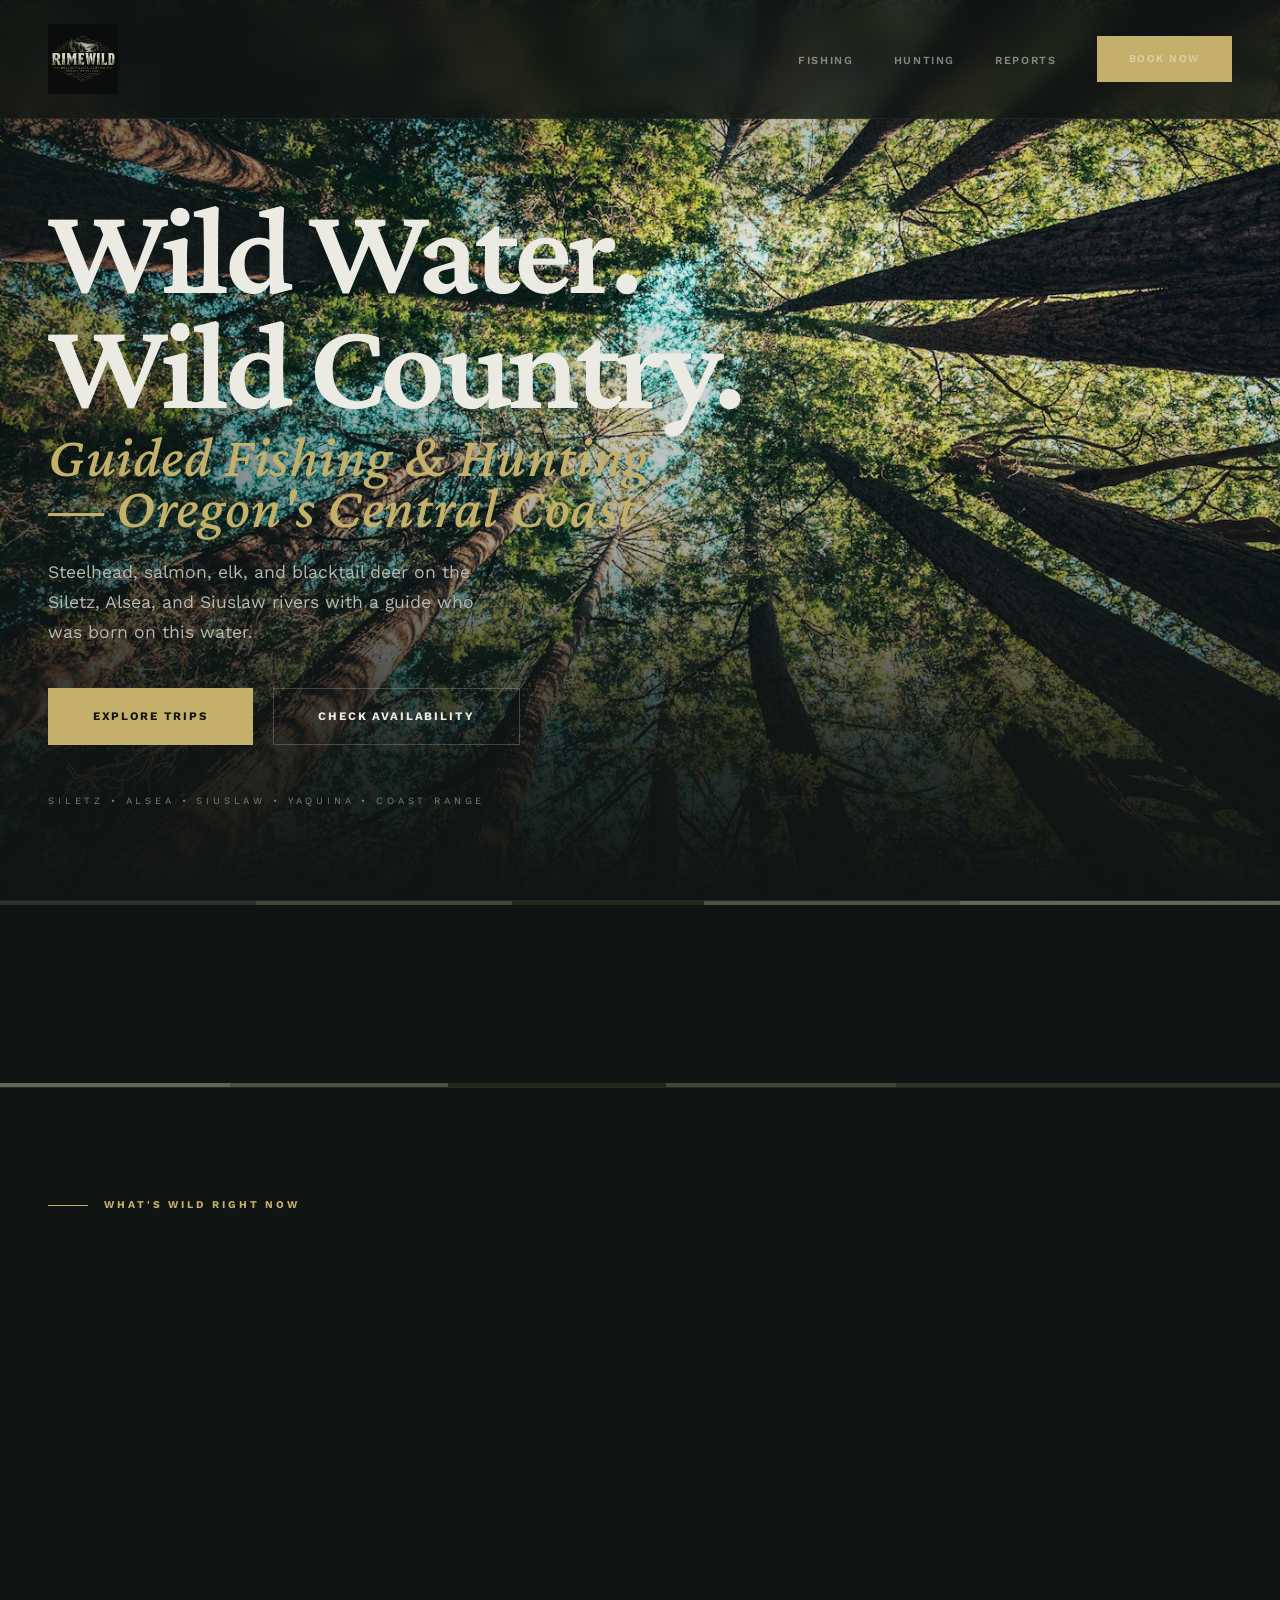
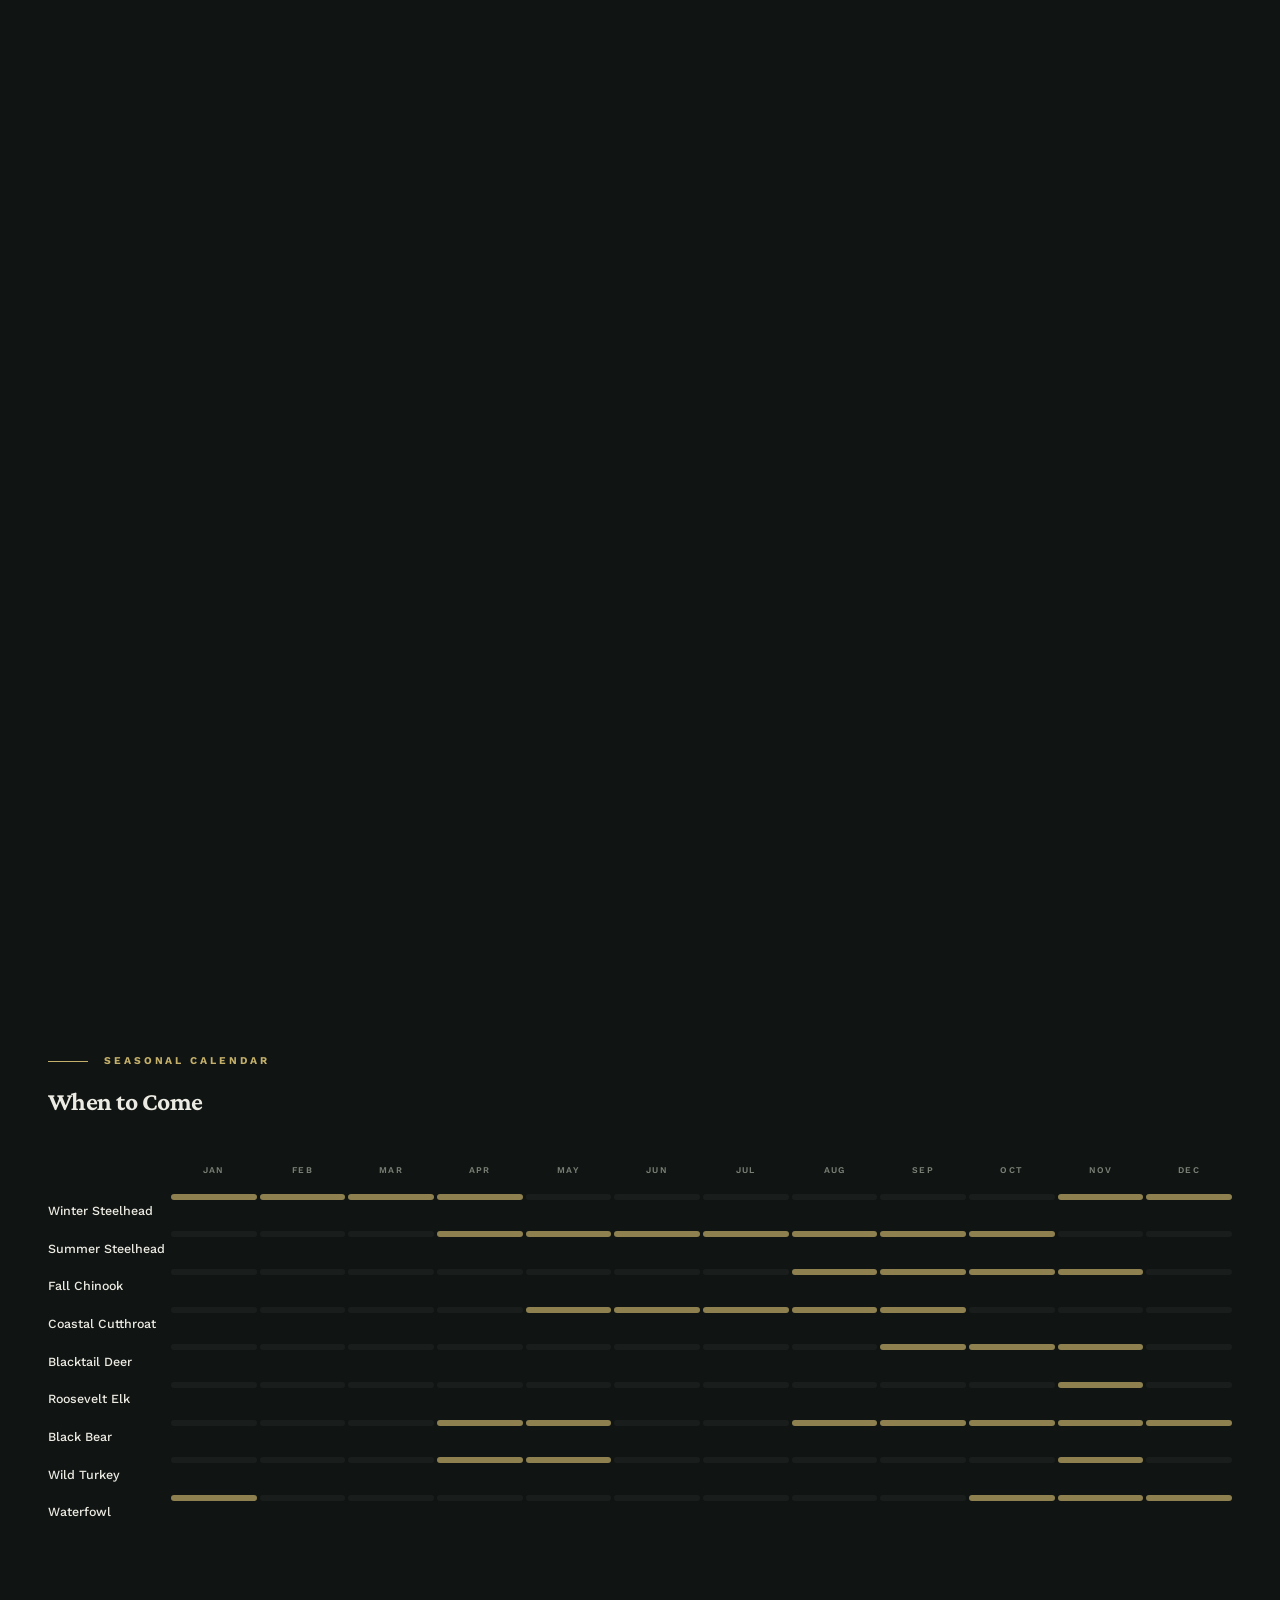
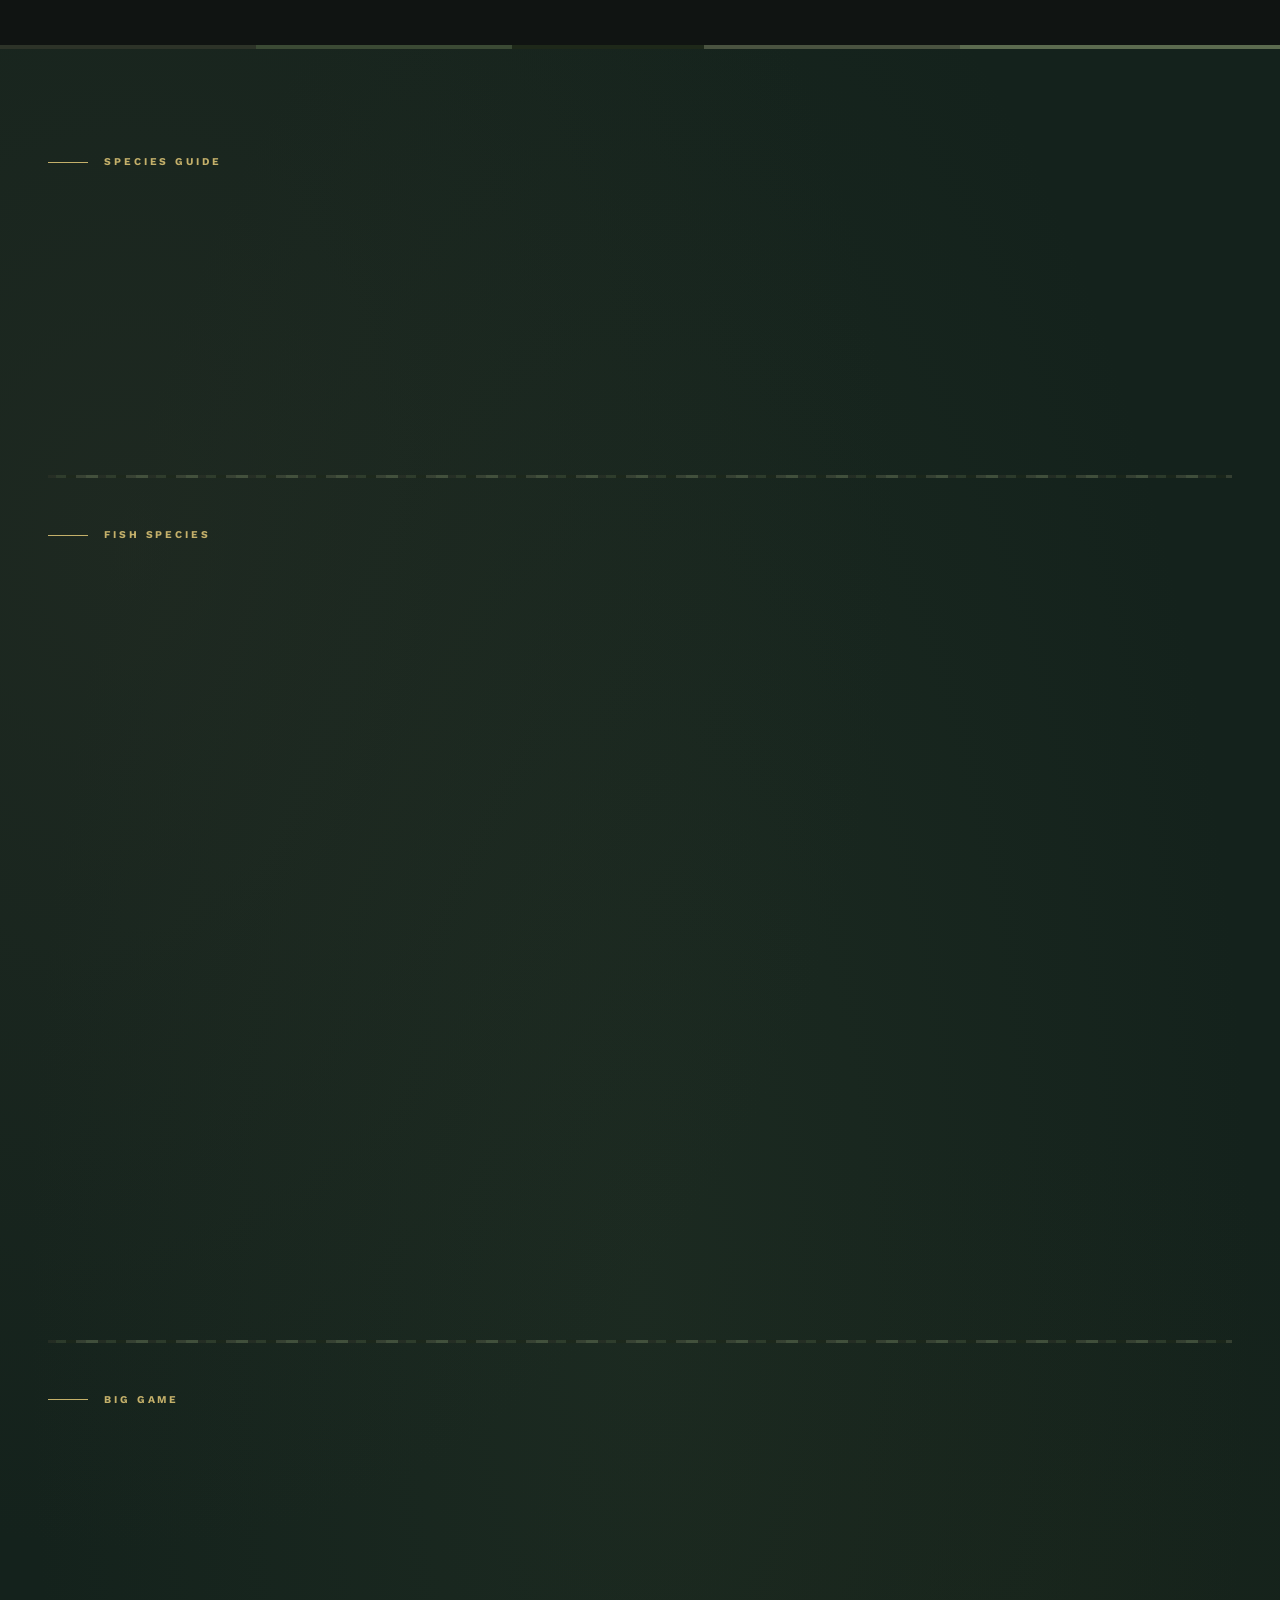
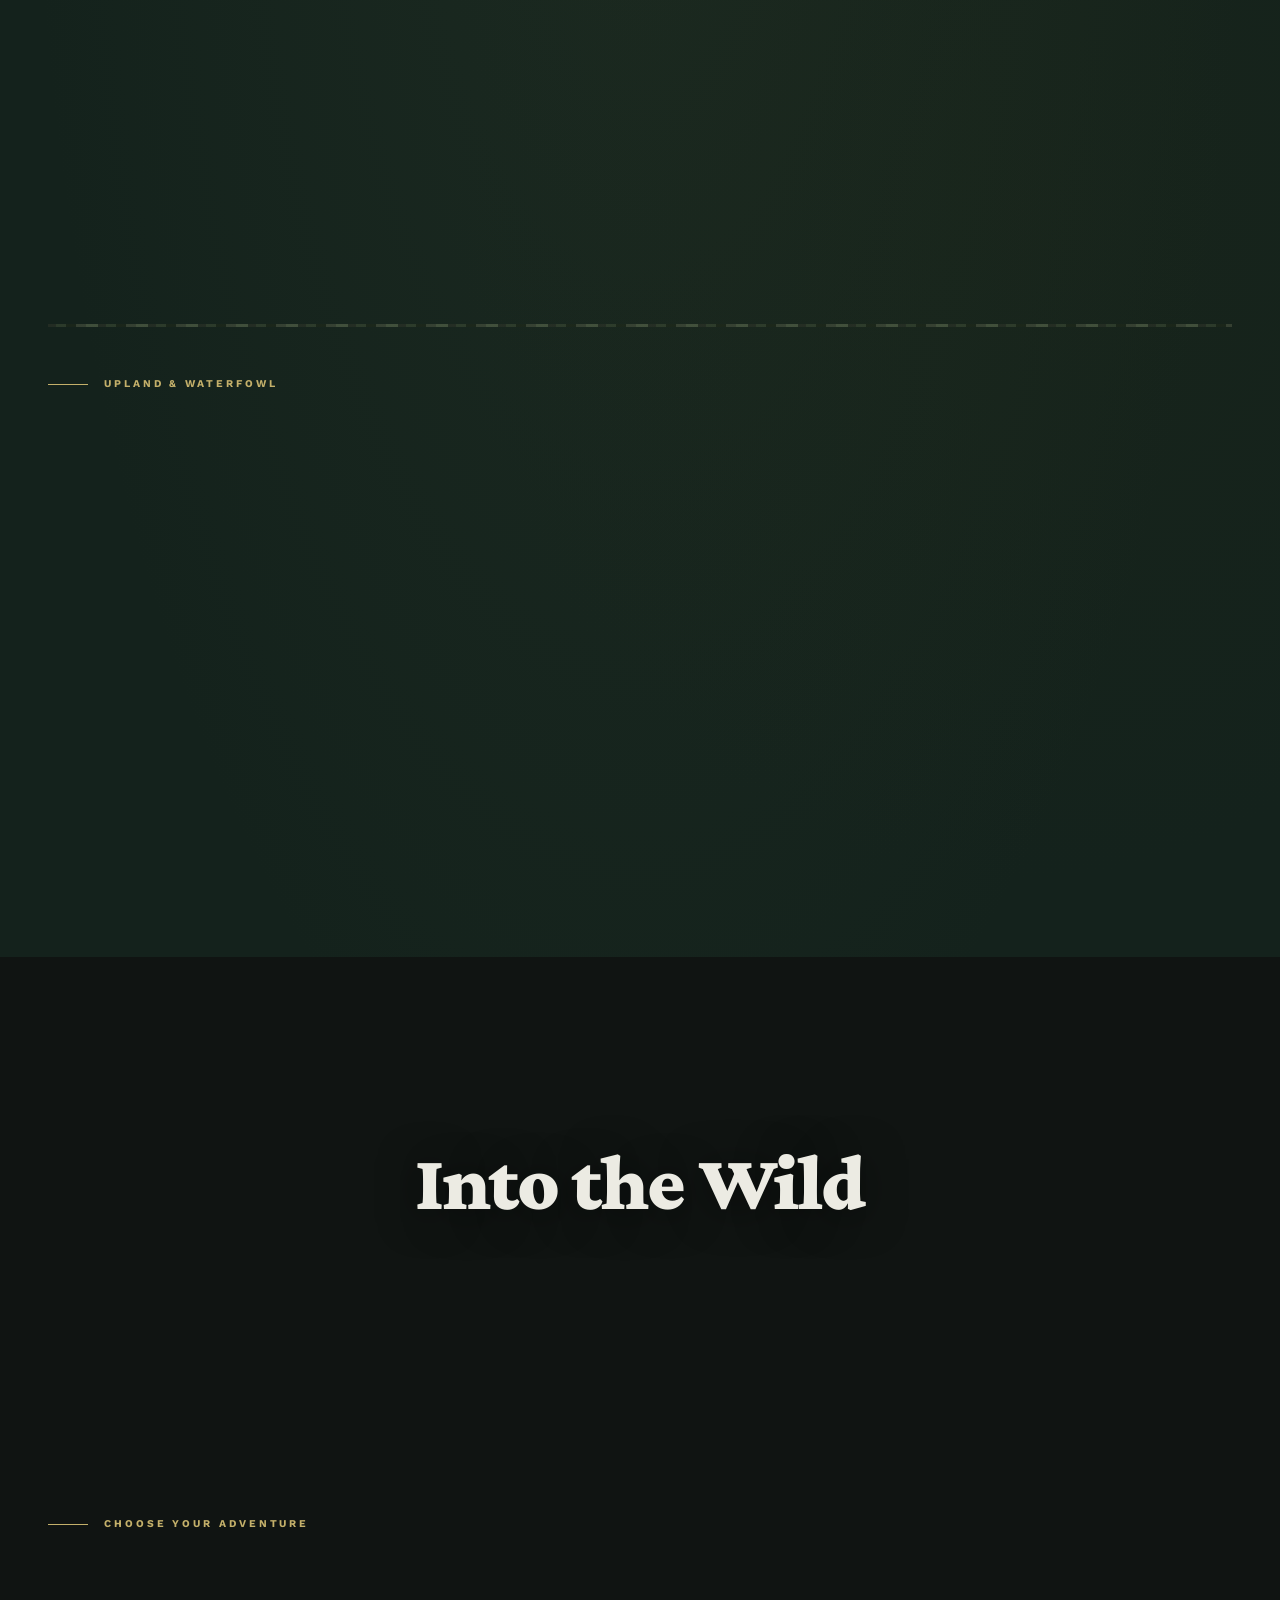
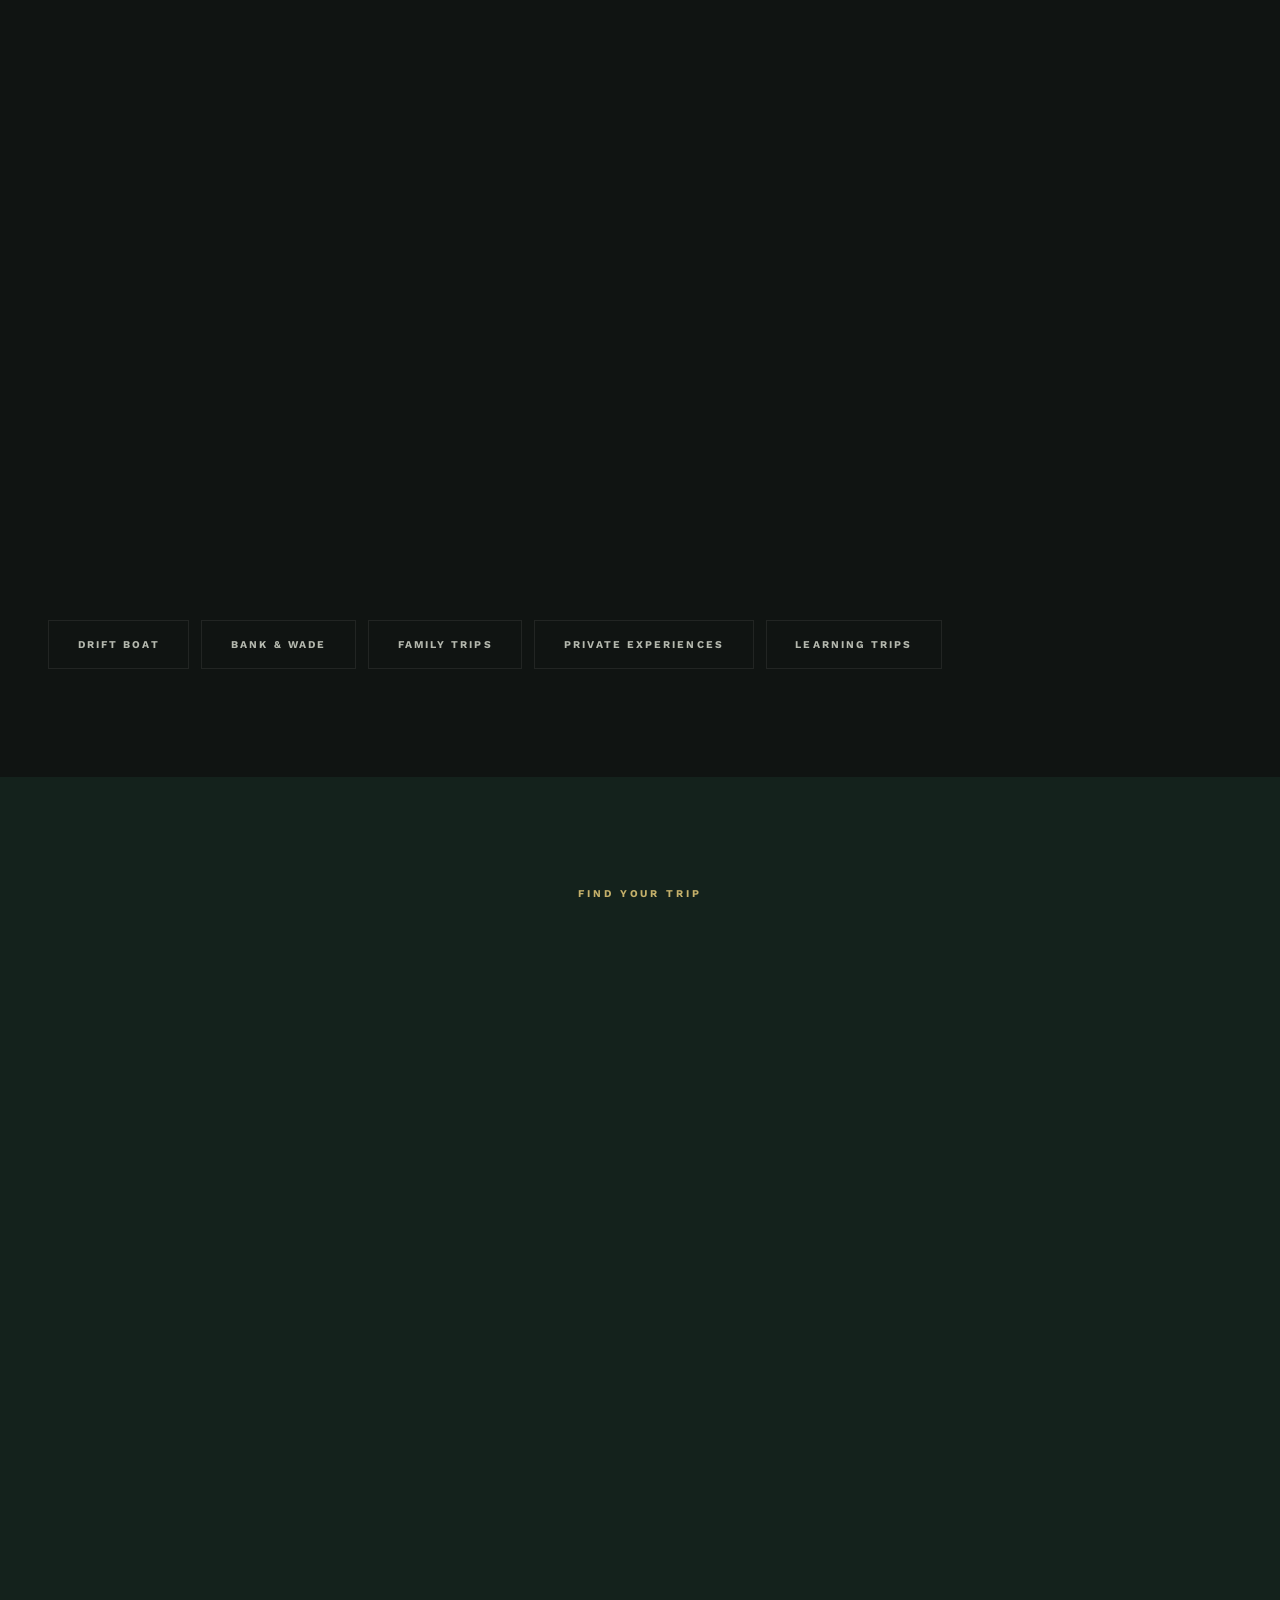
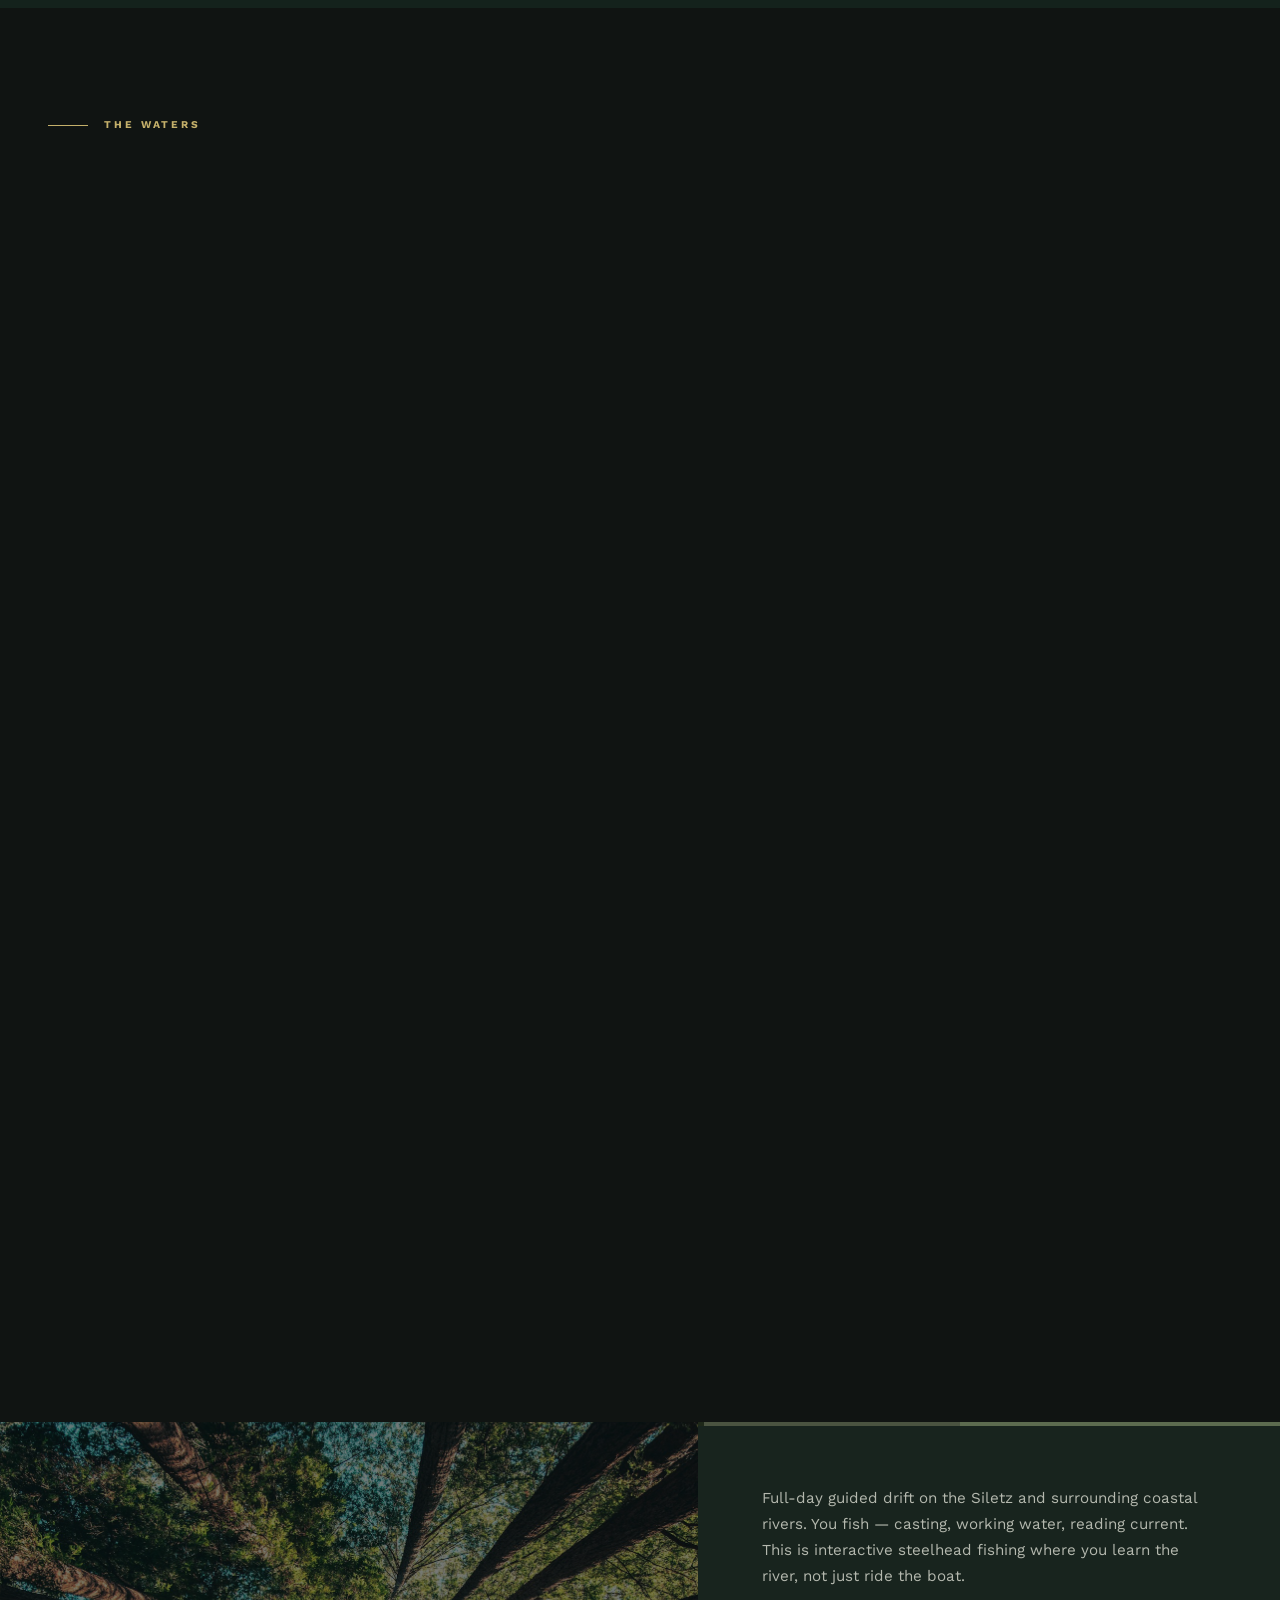
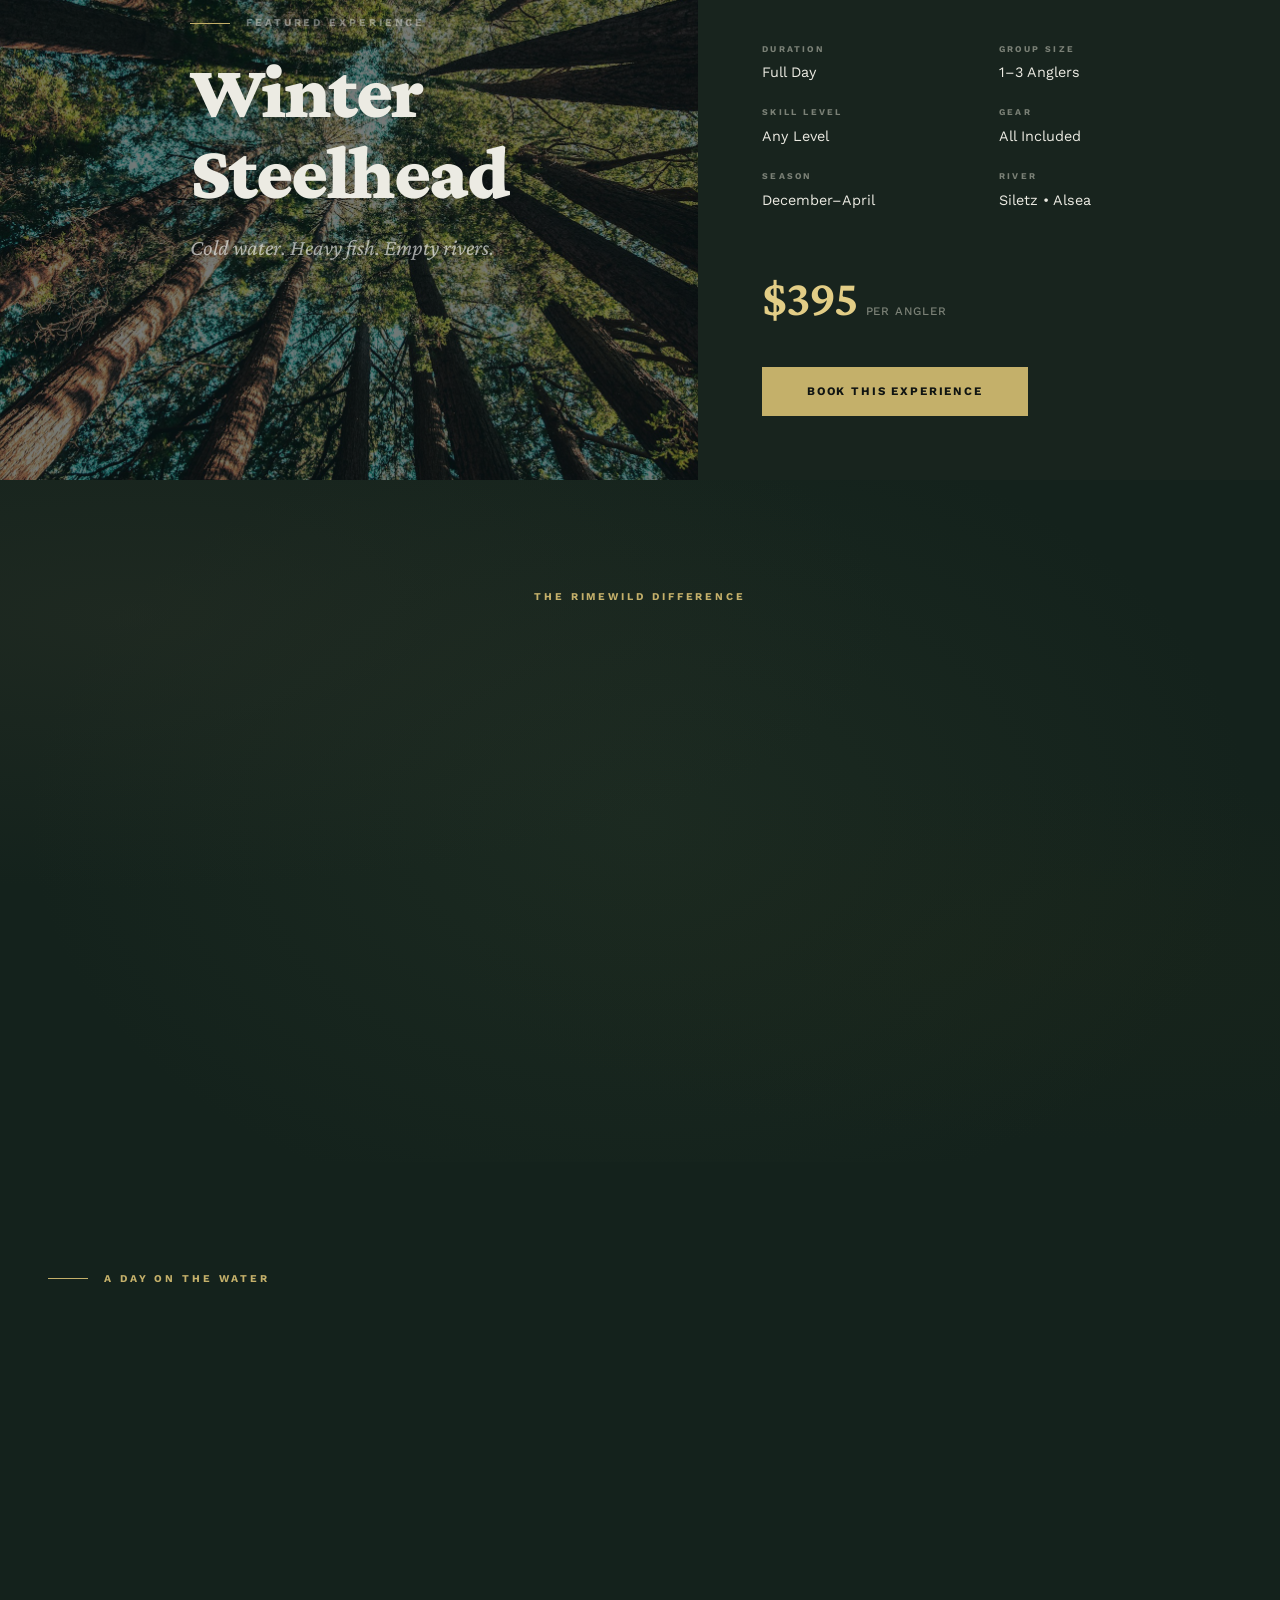
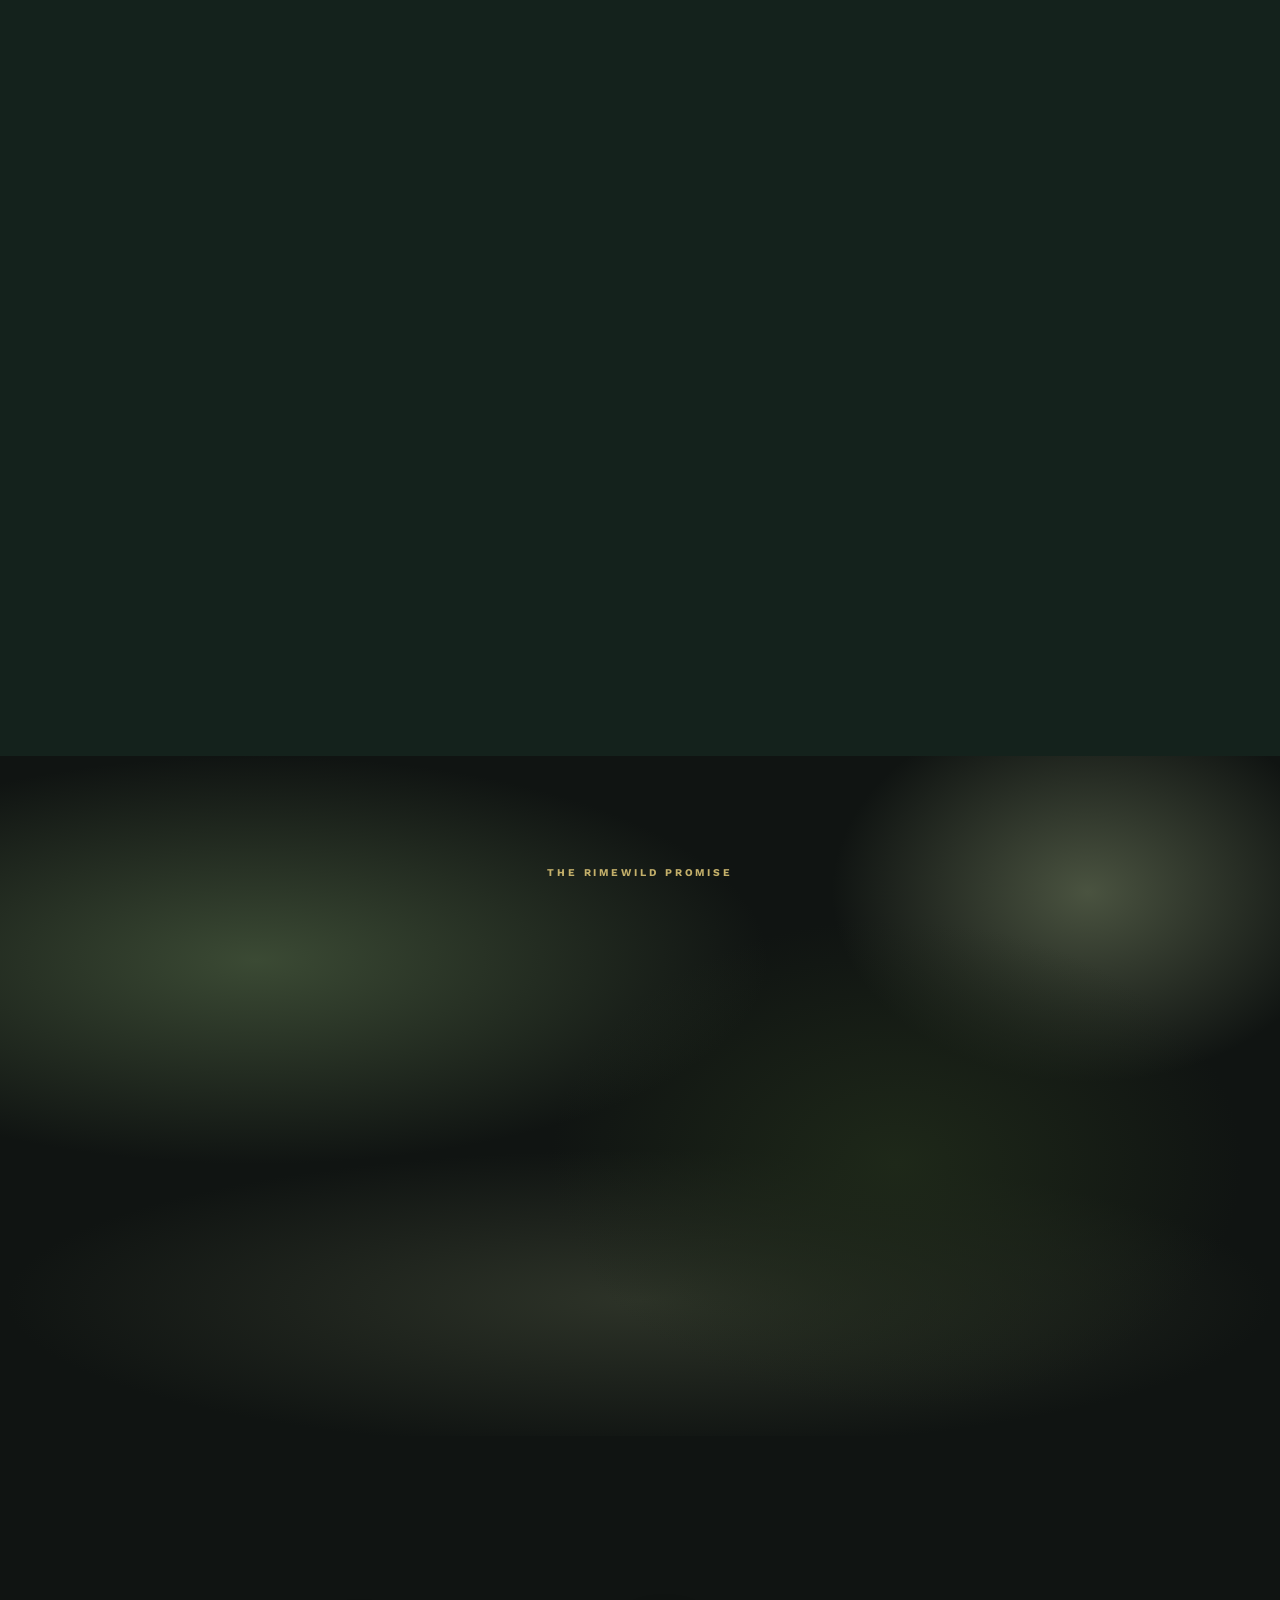
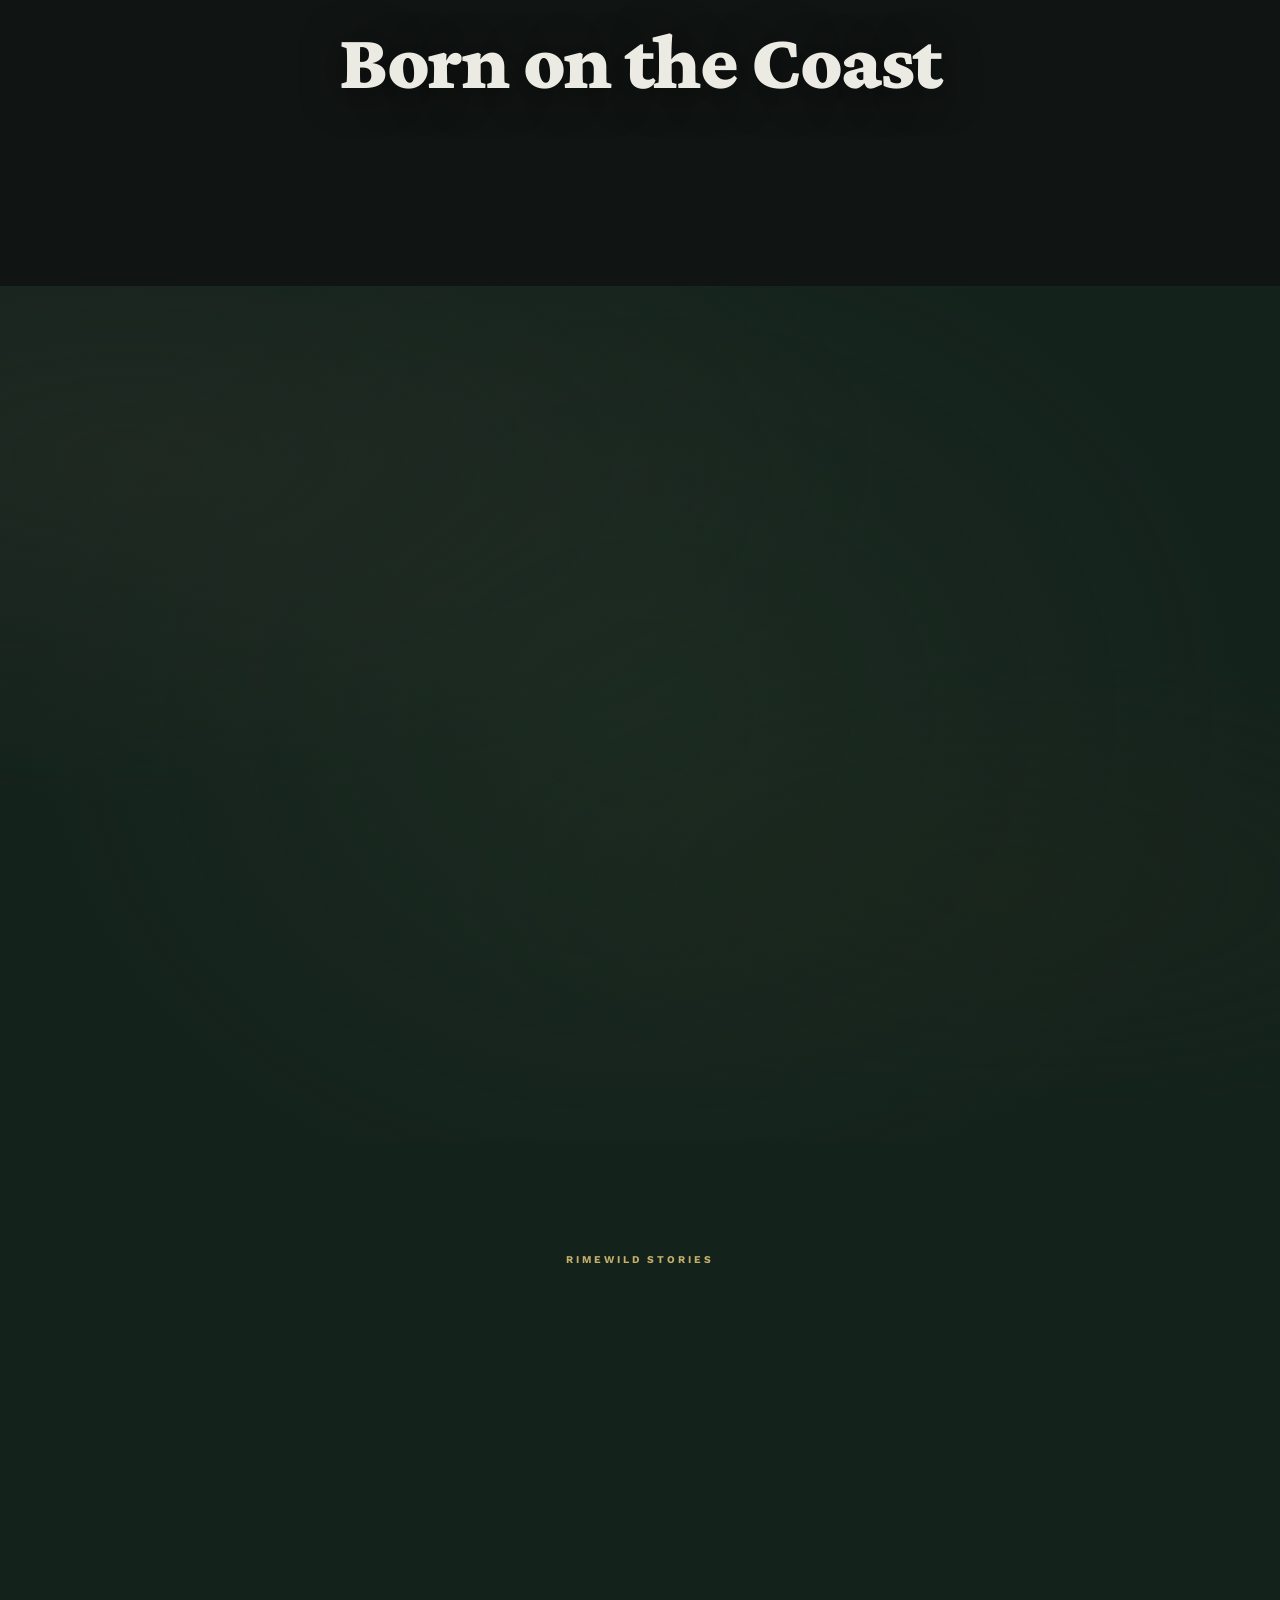
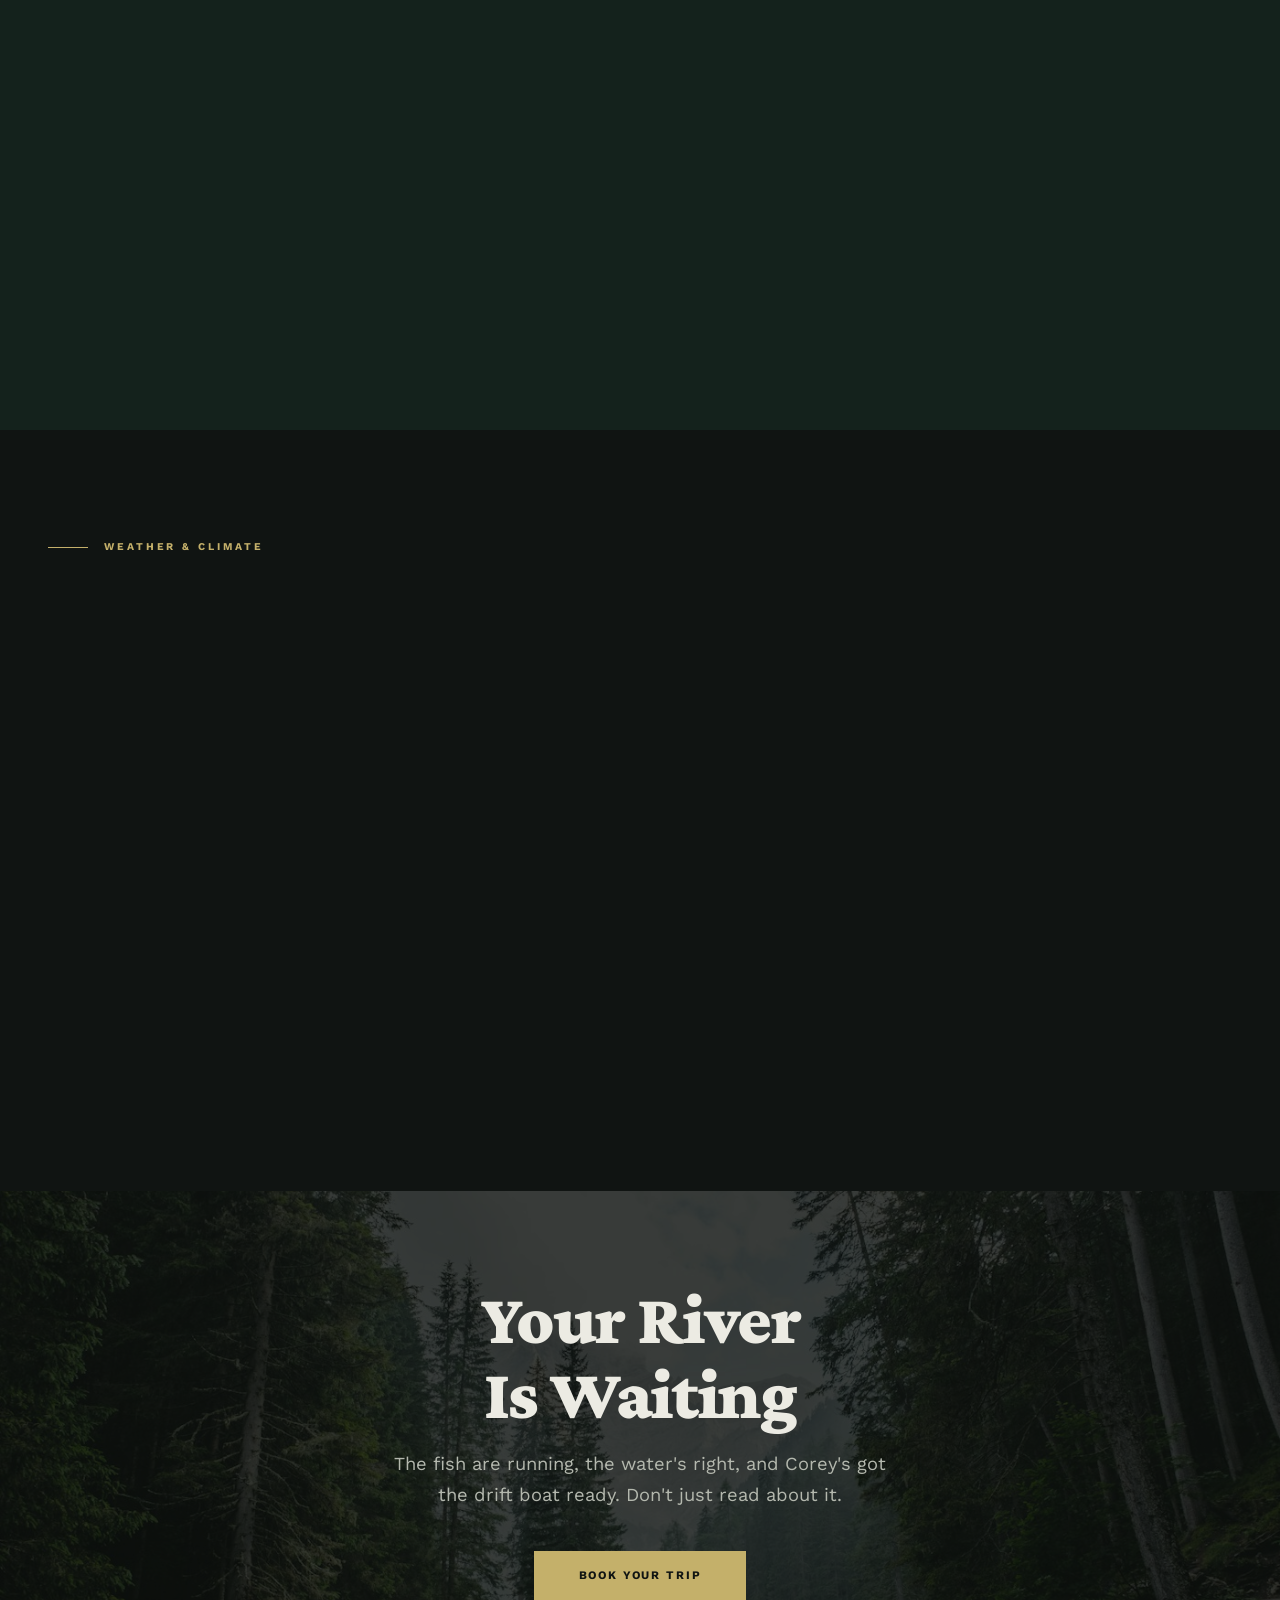
==== commit d6856abb: "Add Central Coast field guides and correct guide prices. Publish 16 full Rimewild Report articles fo" ====
--- a/index.html
+++ b/index.html
@@ -55,7 +55,7 @@
   </script>
   <link rel="preconnect" href="https://fonts.googleapis.com">
   <link rel="preconnect" href="https://fonts.gstatic.com" crossorigin>
-  <link href="https://fonts.googleapis.com/css2?family=Playfair+Display:ital,wght@0,400;0,500;0,600;0,700;0,800;0,900;1,400;1,500;1,600&family=Inter:wght@300;400;500;600;700;800&display=swap" rel="stylesheet">
+  <link href="https://fonts.googleapis.com/css2?family=Crimson+Pro:ital,wght@0,400;0,500;0,600;0,700;1,400;1,500&family=Work+Sans:ital,wght@0,300;0,400;0,500;0,600;0,700;1,400;1,500&display=swap" rel="stylesheet">
   <style>
 *,*::before,*::after{box-sizing:border-box}
 :root {
@@ -81,8 +81,8 @@
   --border: rgba(255,255,255,.06);
   --border-hover: rgba(255,255,255,.12);
   --shadow: 0 20px 60px rgba(0,0,0,.4);
-  --font-display: 'Playfair Display', Georgia, serif;
-  --font-body: 'Inter', -apple-system, BlinkMacSystemFont, sans-serif;
+  --font-display: 'Crimson Pro', Georgia, serif;
+  --font-body: 'Work Sans', -apple-system, BlinkMacSystemFont, sans-serif;
   color-scheme: dark;
 }
 body{margin:0;font-family:var(--font-body);background:var(--bg);color:var(--text);line-height:1.7;overflow-x:hidden;-webkit-font-smoothing:antialiased}
@@ -498,40 +498,39 @@
 .camo-glow{box-shadow:0 0 40px rgba(45,51,40,.3),0 0 80px rgba(59,74,52,.15)}
 .camo-tag{display:inline-block;background:linear-gradient(135deg,var(--camo-2),var(--camo-4));color:var(--text);font-size:.55rem;font-weight:700;letter-spacing:.2em;text-transform:uppercase;padding:.4rem .8rem;margin-bottom:.75rem}
   </style>
-  <link rel="stylesheet" href="assets/polish.css">
+  <link rel="stylesheet" href="assets/design.css">
 </head>
 <body>
 
-<!-- RIMEWILD:HEADER start -->
-<nav class="nav site-header" id="nav">
+<!-- NAV -->
+<nav class="nav" id="nav">
   <div class="nav-inner">
-    <a href="index.html" class="nav-logo"><img src="assets/logo.png" alt="Rimewild" width="1024" height="1024"></a>
+    <a href="#hero" class="nav-logo"><img src="assets/logo.png" alt="Rimewild" width="1024" height="1024"></a>
     <ul class="nav-links" id="navLinks">
-        <li><a href="index.html" class="active" aria-current="page">Home</a></li>
-        <li><a href="fishing.html">Fishing</a></li>
-        <li><a href="hunting.html">Hunting</a></li>
-        <li><a href="rivers.html">Rivers</a></li>
-        <li><a href="reports.html">Reports</a></li>
-        <li class="nav-cta"><a href="index.html#booking-section" class="btn btn-gold" onclick="openBooking();return false">Book Now</a></li>
+      <li><a href="fishing.html">Fishing</a></li>
+      <li><a href="hunting.html">Hunting</a></li>
+      <li><a href="reports.html">Reports</a></li>
+      <li class="nav-cta"><a href="#booking-section" class="btn btn-gold" onclick="openBooking()">Book Now</a></li>
     </ul>
-    <button class="nav-toggle" id="navToggle" type="button" aria-label="Open menu" aria-controls="navLinks" aria-expanded="false">&#9776;</button>
+    <button class="nav-toggle" id="navToggle" aria-label="Toggle menu">&#9776;</button>
   </div>
 </nav>
-<!-- RIMEWILD:HEADER end -->
 
 <main>
 <!-- HERO -->
-<section class="site-hero" id="hero">
-  <div class="site-hero-media" style="background-image:url('assets/images/hero-river.jpg')" role="img" aria-label="Oregon Central Coast river"></div>
-  <div class="site-hero-overlay"></div>
-  <div class="site-hero-content">
-    <p class="eyebrow">Oregon's Central Coast</p>
-    <h1 class="site-hero-title">Wild Water.<br>Wild Country.<span>Guided Fishing &amp; Hunting</span></h1>
-    <p class="site-hero-sub">Steelhead, salmon, elk, and blacktail deer on the Siletz, Alsea, and Siuslaw rivers with a guide who was born on this water.</p>
-    <div class="site-hero-ctas">
-      <a href="index.html#booking-section" class="btn btn-gold" onclick="openBooking();return false">Book Now</a>
-      <a href="fishing.html" class="btn btn-ghost">Fishing</a>
-    </div>
+<section class="hero" id="hero">
+  <video class="hero-video" autoplay muted loop playsinline poster="assets/images/hero-river.jpg" fetchpriority="high">
+    <source src="assets/hero.mp4" type="video/mp4">
+  </video>
+  <div class="hero-overlay"></div>
+  <div class="hero-content">
+    <h1 class="hero-title">Wild Water.<br>Wild Country.<span>Guided Fishing &amp; Hunting &mdash; Oregon's Central Coast</span></h1>
+    <p class="hero-sub">Steelhead, salmon, elk, and blacktail deer on the Siletz, Alsea, and Siuslaw rivers with a guide who was born on this water.</p>
+    <div class="hero-ctas">
+      <a href="#fishing" class="btn btn-gold">Explore Trips</a>
+      <a href="#calendar" class="btn btn-ghost">Check Availability</a>
+    </div>
+    <div class="hero-rivers">Siletz &bull; Alsea &bull; Siuslaw &bull; Yaquina &bull; Coast Range</div>
   </div>
 </section>
 
@@ -607,29 +606,29 @@
 
     <div class="eyebrow" style="margin-top:2rem">Fish Species</div>
     <div class="species-grid reveal">
-      <div class="species-card camo-card"><h4>Winter Steelhead</h4><div class="species-season">December &ndash; April</div><p>The flagship species. Wild winter steelhead in coastal rivers are aggressive, powerful, and chrome-bright. The Siletz and Alsea produce some of the best winter steelhead fishing in Oregon.</p><div class="species-weight">8&ndash;15 <small>lbs avg</small></div><div class="species-rate">$395 <small>/ angler</small></div></div>
-      <div class="species-card camo-card"><h4>Fall Chinook</h4><div class="species-season">August &ndash; November</div><p>The king of Pacific salmon. Fall chinook push into coastal rivers with power and size that nothing else matches. They're the reason people book trips months in advance.</p><div class="species-weight">15&ndash;40 <small>lbs avg</small></div><div class="species-rate">$395 <small>/ angler</small></div></div>
-      <div class="species-card camo-card"><h4>Summer Steelhead</h4><div class="species-season">April &ndash; October</div><p>Acrobatic, hard-fighting fish in warmer water. Summer steelhead on the Siletz are aggressive hitters that put on aerial displays.</p><div class="species-weight">6&ndash;12 <small>lbs avg</small></div><div class="species-rate">$375 <small>/ angler</small></div></div>
+      <div class="species-card camo-card"><h4>Winter Steelhead</h4><div class="species-season">December &ndash; April</div><p>The flagship species. Wild winter steelhead in coastal rivers are aggressive, powerful, and chrome-bright. The Siletz and Alsea produce some of the best winter steelhead fishing in Oregon.</p><div class="species-weight">8&ndash;15 <small>lbs avg</small></div></div>
+      <div class="species-card camo-card"><h4>Fall Chinook</h4><div class="species-season">August &ndash; November</div><p>The king of Pacific salmon. Fall chinook push into coastal rivers with power and size that nothing else matches. They're the reason people book trips months in advance.</p><div class="species-weight">15&ndash;40 <small>lbs avg</small></div></div>
+      <div class="species-card camo-card"><h4>Summer Steelhead</h4><div class="species-season">April &ndash; October</div><p>Acrobatic, hard-fighting fish in warmer water. Summer steelhead on the Siletz are aggressive hitters that put on aerial displays.</p><div class="species-weight">6&ndash;12 <small>lbs avg</small></div></div>
       <div class="species-card camo-card"><h4>Coho Salmon</h4><div class="species-season">September &ndash; November</div><p>Aggressive and willing biters. Coho hit plugs and spinners hard. They're excellent table fare and a perfect species for newer anglers.</p><div class="species-weight">8&ndash;12 <small>lbs avg</small></div></div>
-      <div class="species-card camo-card"><h4>Coastal Cutthroat</h4><div class="species-season">May &ndash; September</div><p>Native trout species. Light tackle, beautiful upper river water, and fish that hit dry flies and small spinners. The best summer fishery on the coast.</p><div class="species-weight">1&ndash;4 <small>lbs avg</small></div><div class="species-rate">$295 <small>/ angler</small></div></div>
+      <div class="species-card camo-card"><h4>Coastal Cutthroat</h4><div class="species-season">May &ndash; September</div><p>Native trout species. Light tackle, beautiful upper river water, and fish that hit dry flies and small spinners. The best summer fishery on the coast.</p><div class="species-weight">1&ndash;4 <small>lbs avg</small></div></div>
     </div>
 
     <div class="camo-divider" style="margin:3rem auto"></div>
     <div class="eyebrow">Big Game</div>
     <div class="species-grid reveal">
-      <div class="species-card camo-card"><h4>Roosevelt Elk</h4><div class="species-season">November (Rifle) &bull; September (Archery)</div><p>The largest elk subspecies in North America. Coast Range Roosevelt elk live in dense timber and require patience, conditioning, and local knowledge to hunt successfully.</p><div class="species-weight">700&ndash;1,100 <small>lbs (bulls)</small></div><div class="species-rate">$2,800 <small>/ hunter</small></div></div>
-      <div class="species-card camo-card"><h4>Blacktail Deer</h4><div class="species-season">October &ndash; November</div><p>Columbian blacktail are a subspecies of mule deer adapted to dense coastal forest. They're challenging spot-and-stalk quarry in steep, thick terrain.</p><div class="species-weight">130&ndash;200 <small>lbs avg</small></div><div class="species-rate">$1,800 <small>/ hunter</small></div></div>
-      <div class="species-card camo-card"><h4>Black Bear</h4><div class="species-season">August &ndash; December (Fall) &bull; April &ndash; May (Spring)</div><p>Oregon's Central Coast has a healthy black bear population in the Coast Range. Bears feed heavily on berries and salmon runs, making them predictable near waterways in fall. Spot-and-stalk hunting in thick timber with hounds prohibited in Oregon.</p><div class="species-weight">200&ndash;400 <small>lbs avg</small></div><div class="species-rate">$2,200 <small>/ hunter</small></div></div>
-      <div class="species-card camo-card"><h4>Cougar / Mountain Lion</h4><div class="species-season">Year-round (with tag)</div><p>Oregon has one of the largest cougar populations in the West. Coast Range cats are elusive and rarely seen. Hunting requires patience, sharp glassing skills, and deep knowledge of terrain. Hound hunting prohibited&mdash;spot and stalk only.</p><div class="species-weight">120&ndash;180 <small>lbs avg</small></div><div class="species-rate">Contact <small>for pricing</small></div></div>
+      <div class="species-card camo-card"><h4>Roosevelt Elk</h4><div class="species-season">November (Rifle) &bull; September (Archery)</div><p>The largest elk subspecies in North America. Coast Range Roosevelt elk live in dense timber and require patience, conditioning, and local knowledge to hunt successfully.</p><div class="species-weight">700&ndash;1,100 <small>lbs (bulls)</small></div></div>
+      <div class="species-card camo-card"><h4>Blacktail Deer</h4><div class="species-season">October &ndash; November</div><p>Columbian blacktail are a subspecies of mule deer adapted to dense coastal forest. They're challenging spot-and-stalk quarry in steep, thick terrain.</p><div class="species-weight">130&ndash;200 <small>lbs avg</small></div></div>
+      <div class="species-card camo-card"><h4>Black Bear</h4><div class="species-season">August &ndash; December (Fall) &bull; April &ndash; May (Spring)</div><p>Oregon's Central Coast has a healthy black bear population in the Coast Range. Bears feed heavily on berries and salmon runs, making them predictable near waterways in fall. Spot-and-stalk hunting in thick timber with hounds prohibited in Oregon.</p><div class="species-weight">200&ndash;400 <small>lbs avg</small></div></div>
+      <div class="species-card camo-card"><h4>Cougar / Mountain Lion</h4><div class="species-season">Year-round (with tag)</div><p>Oregon has one of the largest cougar populations in the West. Coast Range cats are elusive and rarely seen. Hunting requires patience, sharp glassing skills, and deep knowledge of terrain. Hound hunting prohibited&mdash;spot and stalk only.</p><div class="species-weight">120&ndash;180 <small>lbs avg</small></div></div>
     </div>
 
     <div class="camo-divider" style="margin:3rem auto"></div>
     <div class="eyebrow">Upland &amp; Waterfowl</div>
     <div class="species-grid reveal">
-      <div class="species-card camo-card"><h4>Wild Turkey</h4><div class="species-season">April &ndash; May (Spring) &bull; November (Fall)</div><p>Rio Grande and Merriam's turkeys have established populations on the Central Coast. Spring gobbler season is the prime draw&mdash;calling in a strutting tom through dense Oregon timber is world-class.</p><div class="species-weight">15&ndash;25 <small>lbs avg</small></div><div class="species-rate">$350 <small>/ hunter</small></div></div>
-      <div class="species-card camo-card"><h4>Upland Birds</h4><div class="species-season">September &ndash; January</div><p>Mountain quail, California quail, ruffed grouse, and band-tailed pigeon in the Coast Range. Walk-up hunting through old growth and second-growth timber with a good dog. Band-tails are a unique coastal specialty.</p><div class="species-weight">0.5&ndash;1 <small>lb avg</small></div><div class="species-rate">$295 <small>/ hunter</small></div></div>
-      <div class="species-card camo-card"><h4>Waterfowl</h4><div class="species-season">October &ndash; January</div><p>Pacific Flyway migration brings mallards, pintails, wigeon, teal, and Canada geese through coastal estuaries and river bottoms. The Siletz Bay and Alsea estuary are prime jump-shooting and layout spots.</p><div class="species-weight">2&ndash;12 <small>lbs avg</small></div><div class="species-rate">$325 <small>/ hunter</small></div></div>
-      <div class="species-card camo-card"><h4>Coyote &amp; Bobcat</h4><div class="species-season">Year-round (no bag limit for coyote)</div><p>Predator hunting on the Central Coast. Coyotes respond well to electronic callers in clearcuts and meadows. Bobcats are trapped and called in the Coast Range. Excellent off-season hunting when big game is closed.</p><div class="species-weight">20&ndash;45 <small>lbs avg</small></div><div class="species-rate">$275 <small>/ hunter</small></div></div>
+      <div class="species-card camo-card"><h4>Wild Turkey</h4><div class="species-season">April &ndash; May (Spring) &bull; November (Fall)</div><p>Rio Grande and Merriam's turkeys have established populations on the Central Coast. Spring gobbler season is the prime draw&mdash;calling in a strutting tom through dense Oregon timber is world-class.</p><div class="species-weight">15&ndash;25 <small>lbs avg</small></div></div>
+      <div class="species-card camo-card"><h4>Upland Birds</h4><div class="species-season">September &ndash; January</div><p>Mountain quail, California quail, ruffed grouse, and band-tailed pigeon in the Coast Range. Walk-up hunting through old growth and second-growth timber with a good dog. Band-tails are a unique coastal specialty.</p><div class="species-weight">0.5&ndash;1 <small>lb avg</small></div></div>
+      <div class="species-card camo-card"><h4>Waterfowl</h4><div class="species-season">October &ndash; January</div><p>Pacific Flyway migration brings mallards, pintails, wigeon, teal, and Canada geese through coastal estuaries and river bottoms. The Siletz Bay and Alsea estuary are prime jump-shooting and layout spots.</p><div class="species-weight">2&ndash;12 <small>lbs avg</small></div></div>
+      <div class="species-card camo-card"><h4>Coyote &amp; Bobcat</h4><div class="species-season">Year-round (no bag limit for coyote)</div><p>Predator hunting on the Central Coast. Coyotes respond well to electronic callers in clearcuts and meadows. Bobcats are trapped and called in the Coast Range. Excellent off-season hunting when big game is closed.</p><div class="species-weight">20&ndash;45 <small>lbs avg</small></div></div>
     </div>
   </div>
 </section>
@@ -996,7 +995,7 @@
   <div class="wrap">
     <div class="eyebrow">Availability</div>
     <h2 class="big-title reveal">Plan Your<br>Trip</h2>
-    <p class="subtitle reveal" style="margin-bottom:3rem">Select a date to see available Rimewild experiences.</p>
+    <p class="subtitle reveal" style="margin-bottom:3rem">Select a date to see available Rimewild experiences. Hunting prices are guide fees. ODFW tags and licenses are purchased separately.</p>
     <div class="cal-header">
       <h3 class="cal-month" id="calMonth"></h3>
       <div class="cal-nav">
@@ -1025,7 +1024,7 @@
     <div style="text-align:center;margin-bottom:4rem">
       <div class="eyebrow eyebrow-center">Experiences &amp; Pricing</div>
       <h2 class="big-title reveal">Rimewild<br>Trips</h2>
-      <p class="subtitle reveal" style="margin-inline:auto">Every experience includes all gear, tackle, and instruction.</p>
+      <p class="subtitle reveal" style="margin-inline:auto">Fishing trips include gear, tackle, and instruction. Hunting prices are guide fees for the days listed. ODFW tags and licenses are separate.</p>
     </div>
     <div class="rivers-grid reveal">
       <div class="river-card" onclick="openBooking('Winter Steelhead Drift')">
@@ -1036,10 +1035,6 @@
         <div class="river-card-visual-wrap"><div class="river-card-visual" style="background-image:url('assets/images/fish-catch.jpg')"></div></div>
         <div class="river-card-body"><div class="river-card-species">Full Day &bull; 1&ndash;3 Anglers &bull; Aug&ndash;Nov</div><h3>Fall Chinook Salmon</h3><p>Big fish, strong runs. Chinook salmon on the Alsea, Siletz, or Siuslaw.</p><div class="price-tag">$395 <small>/ angler</small></div></div>
       </div>
-      <div class="river-card" onclick="openBooking('Summer Steelhead')">
-        <div class="river-card-visual-wrap"><div class="river-card-visual" style="background-image:url('assets/images/hero-river.jpg')"></div></div>
-        <div class="river-card-body"><div class="river-card-species">Full Day &bull; 1&ndash;3 Anglers &bull; Apr&ndash;Oct</div><h3>Summer Steelhead</h3><p>Aggressive summer fish on the Siletz. Light presentations, low water, and a long season.</p><div class="price-tag">$375 <small>/ angler</small></div></div>
-      </div>
       <div class="river-card" onclick="openBooking('Cutthroat & Trout')">
         <div class="river-card-visual-wrap"><div class="river-card-visual" style="background-image:url('assets/images/fishing-river.jpg')"></div></div>
         <div class="river-card-body"><div class="river-card-species">Full Day &bull; 1&ndash;3 Anglers &bull; May&ndash;Sep</div><h3>Cutthroat &amp; Trout</h3><p>Coastal cutthroat in the upper reaches. Light tackle, beautiful water, aggressive fish.</p><div class="price-tag">$295 <small>/ angler</small></div></div>
@@ -1054,35 +1049,31 @@
       </div>
       <div class="river-card" onclick="openBooking('Half-Day Fishing')">
         <div class="river-card-visual-wrap"><div class="river-card-visual" style="background-image:url('assets/images/foggy-forest.jpg')"></div></div>
-        <div class="river-card-body"><div class="river-card-species">4&ndash;5 Hours &bull; 1&ndash;2 Anglers &bull; Seasonal</div><h3>Half-Day Fishing</h3><p>Morning or afternoon session. Focused experience for anglers short on time.</p><div class="price-tag">$275 <small>/ angler</small></div></div>
+        <div class="river-card-body"><div class="river-card-species">4&ndash;5 Hours &bull; 1&ndash;2 Anglers &bull; Seasonal</div><h3>Half-Day Fishing</h3><p>Morning or afternoon session. Focused experience for anglers short on time.</p><div class="price-tag">$250 <small>/ angler</small></div></div>
       </div>
       <div class="river-card camo-card" onclick="openBooking('Roosevelt Elk Hunt')">
         <div class="river-card-visual-wrap"><div class="river-card-visual" style="background-image:url('assets/images/elk-forest.jpg')"></div></div>
-        <div class="river-card-body"><div class="river-card-species">Multi-Day &bull; 1&ndash;2 Hunters &bull; Nov</div><h3>Roosevelt Elk</h3><p>Coast Range Roosevelt elk in dense coastal timber. By request and application only.</p><div class="price-tag">$2,800 <small>/ hunter</small></div></div>
+        <div class="river-card-body"><div class="river-card-species">Multi-Day &bull; 1&ndash;2 Hunters &bull; Nov</div><h3>Roosevelt Elk</h3><p>Multi-day Coast Range hunt, typically 3&ndash;5 days in dense timber. Controlled elk tag required.</p><div class="price-tag">$4,500 <small>/ hunter</small></div><p class="price-note">Guide fee for the full multi-day hunt, not per day. ODFW tag and license are separate.</p></div>
       </div>
       <div class="river-card camo-card" onclick="openBooking('Blacktail Deer Hunt')">
         <div class="river-card-visual-wrap"><div class="river-card-visual" style="background-image:url('assets/images/deer-forest.jpg')"></div></div>
-        <div class="river-card-body"><div class="river-card-species">1&ndash;3 Days &bull; 1&ndash;2 Hunters &bull; Oct&ndash;Nov</div><h3>Blacktail Deer</h3><p>Columbian blacktail in western Oregon timber. Spot-and-stalk in challenging terrain.</p><div class="price-tag">$1,800 <small>/ hunter</small></div></div>
+        <div class="river-card-body"><div class="river-card-species">1&ndash;3 Days &bull; 1&ndash;2 Hunters &bull; Oct&ndash;Nov</div><h3>Blacktail Deer</h3><p>Columbian blacktail in western Oregon timber. Spot-and-stalk over one to three days.</p><div class="price-tag">$3,200 <small>/ hunter</small></div><p class="price-note">Guide fee for the hunt. ODFW tag and license are separate.</p></div>
       </div>
       <div class="river-card camo-card" onclick="openBooking('Black Bear Hunt')">
         <div class="river-card-visual-wrap"><div class="river-card-visual" style="background-image:url('assets/images/forest-trail.jpg')"></div></div>
-        <div class="river-card-body"><div class="river-card-species">2&ndash;3 Days &bull; 1&ndash;2 Hunters &bull; Aug&ndash;Dec</div><h3>Black Bear</h3><p>Spot-and-stalk bear hunting in the Coast Range. Fall berry patches and salmon corridors.</p><div class="price-tag">$2,200 <small>/ hunter</small></div></div>
+        <div class="river-card-body"><div class="river-card-species">2&ndash;3 Days &bull; 1&ndash;2 Hunters &bull; Aug&ndash;Dec</div><h3>Black Bear</h3><p>Spot-and-stalk bear hunting in the Coast Range. Fall berry patches and salmon corridors.</p><div class="price-tag">$2,800 <small>/ hunter</small></div><p class="price-note">Guide fee for a 2&ndash;3 day hunt. ODFW tag and license are separate.</p></div>
       </div>
       <div class="river-card camo-card" onclick="openBooking('Spring Turkey Hunt')">
         <div class="river-card-visual-wrap"><div class="river-card-visual" style="background-image:url('assets/images/foggy-forest.jpg')"></div></div>
-        <div class="river-card-body"><div class="river-card-species">Full Day &bull; 1&ndash;3 Hunters &bull; Apr&ndash;May</div><h3>Spring Turkey</h3><p>Gobbler season in Coast Range timber. Calling, decoys, and patience for a morning strut.</p><div class="price-tag">$350 <small>/ hunter</small></div></div>
-      </div>
-      <div class="river-card camo-card" onclick="openBooking('Upland Bird Hunt')">
-        <div class="river-card-visual-wrap"><div class="river-card-visual" style="background-image:url('assets/images/forest-trail.jpg')"></div></div>
-        <div class="river-card-body"><div class="river-card-species">Full Day &bull; 1&ndash;3 Hunters &bull; Sep&ndash;Jan</div><h3>Upland Birds</h3><p>Quail, grouse, and band-tailed pigeons in Coast Range timber. Walk-up hunting with a dog when one is along.</p><div class="price-tag">$295 <small>/ hunter</small></div></div>
+        <div class="river-card-body"><div class="river-card-species">Full Day &bull; 1&ndash;3 Hunters &bull; Apr&ndash;May</div><h3>Spring Turkey</h3><p>Gobbler season in Coast Range timber. Calling, decoys, and patience for a morning strut.</p><div class="price-tag">$450 <small>/ hunter</small></div><p class="price-note">Day guide fee. ODFW license and tag are separate.</p></div>
       </div>
       <div class="river-card camo-card" onclick="openBooking('Predator Hunt')">
         <div class="river-card-visual-wrap"><div class="river-card-visual" style="background-image:url('assets/images/misty-mountains.jpg')"></div></div>
-        <div class="river-card-body"><div class="river-card-species">Full Day &bull; 1&ndash;2 Hunters &bull; Year-Round</div><h3>Predator &amp; Varmint</h3><p>Coyote and bobcat hunting with e-callers in clearcuts and meadows. Great off-season action.</p><div class="price-tag">$275 <small>/ hunter</small></div></div>
+        <div class="river-card-body"><div class="river-card-species">Full Day &bull; 1&ndash;2 Hunters &bull; Year-Round</div><h3>Predator &amp; Varmint</h3><p>Coyote and bobcat hunting with e-callers in clearcuts and meadows. Great off-season action.</p><div class="price-tag">$275 <small>/ hunter</small></div><p class="price-note">Day guide fee. ODFW license is separate. Bobcat also needs a furbearer license.</p></div>
       </div>
       <div class="river-card camo-card" onclick="openBooking('Waterfowl Hunt')">
         <div class="river-card-visual-wrap"><div class="river-card-visual" style="background-image:url('assets/images/river-canyon.jpg')"></div></div>
-        <div class="river-card-body"><div class="river-card-species">Morning Hunt &bull; 1&ndash;4 Hunters &bull; Oct&ndash;Jan</div><h3>Waterfowl</h3><p>Ducks and geese in coastal estuaries and river bottoms. Pacific Flyway migration hunting.</p><div class="price-tag">$325 <small>/ hunter</small></div></div>
+        <div class="river-card-body"><div class="river-card-species">Morning Hunt &bull; 1&ndash;4 Hunters &bull; Oct&ndash;Jan</div><h3>Waterfowl</h3><p>Ducks and geese in coastal estuaries and river bottoms. Pacific Flyway migration hunting.</p><div class="price-tag">$350 <small>/ hunter</small></div><p class="price-note">Morning guide fee. ODFW license, validation, and duck stamp are separate.</p></div>
       </div>
     </div>
   </div>
@@ -1095,9 +1086,9 @@
     <h2 class="big-title reveal">From the<br>Field</h2>
     <p class="subtitle reveal" style="margin-bottom:3rem">River conditions, what's running, and on-the-ground observations.</p>
     <div class="blog-grid reveal">
-      <a href="reports.html" class="blog-card"><div class="blog-card-visual-wrap"><div class="blog-card-visual" style="background-image:url('assets/images/oregon-river.jpg')"></div></div><div class="blog-card-body"><div class="eyebrow" style="font-size:.55rem">River Report</div><h3>Siletz River Report &mdash; Late September</h3><p>Fall chinook are showing in good numbers. Water dropping into shape after recent rain.</p></div></a>
-      <a href="reports.html" class="blog-card"><div class="blog-card-visual-wrap"><div class="blog-card-visual" style="background-image:url('assets/images/misty-mountains.jpg')"></div></div><div class="blog-card-body"><div class="eyebrow" style="font-size:.55rem">How-To</div><h3>Winter Steelhead Fishing on the Siletz: A Complete Guide</h3><p>Everything you need to know about targeting winter steelhead on Oregon's Central Coast.</p></div></a>
-      <a href="reports.html" class="blog-card"><div class="blog-card-visual-wrap"><div class="blog-card-visual" style="background-image:url('assets/images/forest-trail.jpg')"></div></div><div class="blog-card-body"><div class="eyebrow" style="font-size:.55rem">Seasonal</div><h3>What's Running in October: Central Coast</h3><p>Fall chinook hitting their stride, blacktail deer season opening.</p></div></a>
+      <a href="reports.html#fall-chinook-three-rivers" class="blog-card"><div class="blog-card-visual-wrap"><div class="blog-card-visual" style="background-image:url('assets/images/oregon-river.jpg')"></div></div><div class="blog-card-body"><div class="eyebrow" style="font-size:.55rem">River Report</div><h3>Fall Chinook on the Siletz, Alsea, and Siuslaw</h3><p>Late September is when the three chinook rivers stop fishing the same. How to choose water, tide, and technique.</p><span class="blog-date">September 23, 2026</span></div></a>
+      <a href="reports.html#siletz-fall-chinook" class="blog-card"><div class="blog-card-visual-wrap"><div class="blog-card-visual" style="background-image:url('assets/images/fish-catch.jpg')"></div></div><div class="blog-card-body"><div class="eyebrow" style="font-size:.55rem">River Report</div><h3>Fall Chinook Salmon Fishing on the Siletz River</h3><p>Run timing, tidewater versus the canyon, and the plug and bobber setups that cover most days.</p><span class="blog-date">September 21, 2026</span></div></a>
+      <a href="reports.html#siuslaw-fall-chinook" class="blog-card"><div class="blog-card-visual-wrap"><div class="blog-card-visual" style="background-image:url('assets/images/foggy-forest.jpg')"></div></div><div class="blog-card-body"><div class="eyebrow" style="font-size:.55rem">River Report</div><h3>Siuslaw River Fall Chinook: When, Where, and How</h3><p>A later run in a long estuary. Tidewater trolling, anchor fishing, and when the upper river turns on.</p><span class="blog-date">September 20, 2026</span></div></a>
     </div>
     <div style="text-align:center;margin-top:3rem"><a href="reports.html" class="btn btn-ghost">View All Reports</a></div>
   </div>
@@ -1111,51 +1102,34 @@
       <h2 class="big-title reveal">Before<br>You Go</h2>
     </div>
     <div class="plan-grid reveal">
-      <div class="plan-card camo-card" id="what-to-bring"><h4>What to Bring</h4><ul><li>Layered clothing (rain is likely)</li><li>Quality rain jacket and pants</li><li>Warm hat and gloves (winter)</li><li>Polarized sunglasses</li><li>Lunch, snacks, and water</li><li>Camera</li><li>Valid Oregon fishing/hunting license</li></ul></div>
-      <div class="plan-card camo-card" id="licenses"><h4>Oregon Licenses</h4><p>An Oregon fishing or hunting license is required. Daily, annual, and non-resident licenses are available through ODFW. Licenses can be purchased at local sporting goods stores in Lincoln City and Newport.</p></div>
-      <div class="plan-card camo-card" id="lodging"><h4>Where to Stay</h4><p>Lincoln City, Newport, Waldport, and Florence all offer lodging. We're happy to recommend places that work well for early-morning departures to the river.</p></div>
-      <div class="plan-card camo-card" id="faq"><h4>FAQ</h4><p><strong style="color:var(--text)">What if the weather is bad?</strong><br>We fish in rain. Trips only cancelled for dangerous conditions.</p><p><strong style="color:var(--text)">Catch-and-release?</strong><br>Wild steelhead released. Hatchery fish may be retained per ODFW regs.</p><p style="margin:0"><strong style="color:var(--text)">Cancellation?</strong><br>Full refund with 72+ hours notice.</p></div>
+      <div class="plan-card camo-card"><h4>What to Bring</h4><ul><li>Layered clothing (rain is likely)</li><li>Quality rain jacket and pants</li><li>Warm hat and gloves (winter)</li><li>Polarized sunglasses</li><li>Lunch, snacks, and water</li><li>Camera</li><li>Valid Oregon fishing/hunting license</li></ul></div>
+      <div class="plan-card camo-card"><h4>Oregon Licenses</h4><p>An Oregon fishing or hunting license is required. Daily, annual, and non-resident licenses are available through ODFW. Licenses can be purchased at local sporting goods stores in Lincoln City and Newport.</p></div>
+      <div class="plan-card camo-card"><h4>Where to Stay</h4><p>Lincoln City, Newport, Waldport, and Florence all offer lodging. We're happy to recommend places that work well for early-morning departures to the river.</p></div>
+      <div class="plan-card camo-card"><h4>FAQ</h4><p><strong style="color:var(--text)">What if the weather is bad?</strong><br>We fish in rain. Trips only cancelled for dangerous conditions.</p><p><strong style="color:var(--text)">Catch-and-release?</strong><br>Wild steelhead released. Hatchery fish may be retained per ODFW regs.</p><p style="margin:0"><strong style="color:var(--text)">Cancellation?</strong><br>Full refund with 72+ hours notice.</p></div>
     </div>
     <div style="text-align:center;margin-top:4rem"><button class="btn btn-gold" onclick="openBooking()" style="font-size:.8rem;padding:1.25rem 3.5rem">Book a Trip</button></div>
   </div>
 </section>
 
 </main>
-<!-- RIMEWILD:FOOTER start -->
+<!-- FOOTER -->
 <footer class="footer camo-stripe">
   <div class="wrap">
     <div class="footer-top">
-      <div class="footer-brand-block">
-        <a href="index.html" class="footer-brand"><img src="assets/logo.png" alt="Rimewild" width="1024" height="1024"></a>
-        <p class="footer-tagline">Guided river fishing &amp; hunting on Oregon's Central Coast. Wild water. Wild country.</p>
-        <p class="footer-contact"><a href="mailto:will@supportwellnessglobal.com">will@supportwellnessglobal.com</a><br><span>Guide phone not listed yet</span></p>
-      </div>
-      <nav class="footer-site-nav" aria-label="Footer">
-        <ul class="nav-links">
-        <li><a href="index.html" class="active" aria-current="page">Home</a></li>
-        <li><a href="fishing.html">Fishing</a></li>
-        <li><a href="hunting.html">Hunting</a></li>
-        <li><a href="rivers.html">Rivers</a></li>
-        <li><a href="reports.html">Reports</a></li>
-        <li class="nav-cta"><a href="index.html#booking-section" class="btn btn-gold" onclick="openBooking();return false">Book Now</a></li>
-        </ul>
-      </nav>
-    </div>
-    <div class="footer-bottom">
-      <span>&copy; 2026 Rimewild. Oregon's Central Coast.</span>
-      <nav class="footer-legal" aria-label="Legal">
-        <a href="mailto:will@supportwellnessglobal.com">Contact</a>
-        <a href="index.html#faq">Cancellation Policy</a>
-      </nav>
-      <span>Siletz &bull; Alsea &bull; Siuslaw &bull; Coast Range</span>
-    </div>
+      <div><a href="index.html" class="footer-brand"><img src="assets/logo.png" alt="Rimewild" width="1024" height="1024" style="height:60px;width:auto;margin-bottom:1rem"></a><p style="font-size:.9rem;color:var(--text-dim);max-width:30ch;line-height:1.7">Guided river fishing &amp; hunting on Oregon's Central Coast. Wild water. Wild country.</p></div>
+      <div><h5>Fishing</h5><ul class="footer-links"><li><a href="fishing.html">Winter Steelhead</a></li><li><a href="fishing.html">Fall Chinook</a></li><li><a href="fishing.html">Cutthroat &amp; Trout</a></li><li><a href="fishing.html">Bank &amp; Wade</a></li><li><a href="fishing.html">Family Trips</a></li></ul></div>
+      <div><h5>Explore</h5><ul class="footer-links"><li><a href="hunting.html">Hunting</a></li><li><a href="rivers.html">The Rivers</a></li><li><a href="reports.html">Reports</a></li><li><a href="#whats-wild">What's Running</a></li><li><a href="#guide">Meet Corey</a></li></ul></div>
+      <div><h5>Plan</h5><ul class="footer-links"><li><a href="#booking-section">Book a Trip</a></li><li><a href="#booking-section">What to Bring</a></li><li><a href="#booking-section">Licenses</a></li><li><a href="#booking-section">Lodging</a></li><li><a href="#booking-section">FAQ</a></li></ul></div>
+    </div>
+    <div class="footer-bottom"><span>&copy; 2026 Rimewild. Oregon's Central Coast.</span><span>Siletz &bull; Alsea &bull; Siuslaw &bull; Coast Range</span></div>
   </div>
 </footer>
-<nav class="mobile-bar camo-stripe" aria-label="Email or book">
-  <a class="btn btn-ghost" href="mailto:will@supportwellnessglobal.com?subject=Rimewild%20inquiry" aria-label="Email will@supportwellnessglobal.com. Guide phone is not listed yet.">Call<small>No phone yet</small></a>
-  <button class="btn btn-gold" type="button" onclick="openBooking()">Book Now</button>
-</nav>
-<!-- RIMEWILD:FOOTER end -->
+
+<!-- MOBILE BAR -->
+<div class="mobile-bar camo-stripe">
+  <a href="#booking-section" class="btn btn-ghost" style="font-size:.65rem" onclick="openBooking()">Contact Us</a>
+  <button class="btn btn-gold" onclick="openBooking()" style="font-size:.65rem">Check Availability</button>
+</div>
 
 <!-- BOOKING MODAL -->
 <div class="booking-overlay" id="bookingOverlay" onclick="if(event.target===this)closeBooking()">
@@ -1163,23 +1137,19 @@
     <button class="booking-close" onclick="closeBooking()" aria-label="Close">&times;</button>
     <div id="bookingForm">
       <h2>Book Your Rimewild<br>Experience</h2>
-      <p class="booking-lead">This form opens your email app with a message to <a href="mailto:will@supportwellnessglobal.com">will@supportwellnessglobal.com</a>. Send it to request the date — nothing is booked until that message goes out. Guide phone is not listed yet.</p>
-      <form class="booking-request" action="mailto:will@supportwellnessglobal.com" method="POST" enctype="text/plain" onsubmit="return submitBooking(event)">
-        <div class="form-group"><label class="form-label" for="bTrip">Experience</label><select class="form-input" id="bTrip" name="bTrip" required><option value="">Select a trip...</option><option value="Winter Steelhead Drift">Winter Steelhead Drift &mdash; $395/angler</option><option value="Fall Chinook Salmon">Fall Chinook Salmon &mdash; $395/angler</option><option value="Summer Steelhead">Summer Steelhead &mdash; $375/angler</option><option value="Cutthroat & Trout">Cutthroat &amp; Trout &mdash; $295/angler</option><option value="Bank & Wade Fishing">Bank &amp; Wade Fishing &mdash; $275/angler</option><option value="Family & Beginner">Family &amp; Beginner &mdash; $350/group</option><option value="Half-Day Fishing">Half-Day Fishing &mdash; $275/angler</option><option value="Roosevelt Elk Hunt">Roosevelt Elk Hunt &mdash; $2,800/hunter</option><option value="Blacktail Deer Hunt">Blacktail Deer Hunt &mdash; $1,800/hunter</option><option value="Black Bear Hunt">Black Bear Hunt &mdash; $2,200/hunter</option><option value="Spring Turkey Hunt">Spring Turkey &mdash; $350/hunter</option><option value="Predator Hunt">Predator &amp; Varmint &mdash; $275/hunter</option><option value="Waterfowl Hunt">Waterfowl &mdash; $325/hunter</option><option value="Upland Bird Hunt">Upland Bird Hunt &mdash; $295/hunter</option><option value="Private/Custom">Private / Custom Experience</option></select></div>
-        <div class="form-row"><div class="form-group"><label class="form-label" for="bDate">Preferred Date</label><input type="date" class="form-input" id="bDate" name="bDate" required></div><div class="form-group"><label class="form-label" for="bGuests">Number of Guests</label><select class="form-input" id="bGuests" name="bGuests" required><option value="1">1 person</option><option value="2">2 people</option><option value="3">3 people</option><option value="4">4 people</option><option value="5+">5+ (group)</option></select></div></div>
-        <div class="form-row"><div class="form-group"><label class="form-label" for="bName">Full Name</label><input type="text" class="form-input" id="bName" name="bName" autocomplete="name" placeholder="Your name" required></div><div class="form-group"><label class="form-label" for="bEmail">Email</label><input type="email" class="form-input" id="bEmail" name="bEmail" autocomplete="email" placeholder="you@example.com" required></div></div>
-        <div class="form-group"><label class="form-label" for="bPhone">Phone</label><input type="tel" class="form-input" id="bPhone" name="bPhone" autocomplete="tel" placeholder="Your number (optional)"></div>
-        <div class="form-group"><label class="form-label" for="bExp">Experience Level</label><select class="form-input" id="bExp" name="bExp"><option value="first-timer">First Timer</option><option value="some">Some Experience</option><option value="experienced">Experienced</option></select></div>
-        <div class="form-group"><label class="form-label" for="bNotes">Anything We Should Know?</label><textarea class="form-input" id="bNotes" name="bNotes" rows="3" placeholder="Special requests, questions..."></textarea></div>
-        <button type="submit" class="btn btn-gold" style="width:100%;justify-content:center;margin-top:.5rem;padding:1.1rem">Email This Request</button>
+      <p style="color:var(--text-dim);font-size:.9rem;margin-bottom:2rem">Fill out the form below and we'll confirm your trip within 24 hours.</p>
+      <form onsubmit="submitBooking(event)">
+        <div class="form-group"><label class="form-label" for="bTrip">Experience</label><select class="form-input" id="bTrip" required><option value="">Select a trip...</option><option value="Winter Steelhead Drift">Winter Steelhead Drift &mdash; $395/angler</option><option value="Fall Chinook Salmon">Fall Chinook Salmon &mdash; $395/angler</option><option value="Summer Steelhead">Summer Steelhead &mdash; $375/angler</option><option value="Cutthroat & Trout">Cutthroat &amp; Trout &mdash; $295/angler</option><option value="Bank & Wade Fishing">Bank &amp; Wade Fishing &mdash; $275/angler</option><option value="Family & Beginner">Family &amp; Beginner &mdash; $350/group</option><option value="Half-Day Fishing">Half-Day Fishing &mdash; $250/angler</option><option value="Roosevelt Elk Hunt">Roosevelt Elk Hunt &mdash; $4,500/hunter, multi-day</option><option value="Blacktail Deer Hunt">Blacktail Deer Hunt &mdash; $3,200/hunter</option><option value="Black Bear Hunt">Black Bear Hunt &mdash; $2,800/hunter</option><option value="Spring Turkey Hunt">Spring Turkey Hunt &mdash; $450/hunter</option><option value="Predator Hunt">Predator Hunt &mdash; $275/hunter</option><option value="Waterfowl Hunt">Waterfowl Hunt &mdash; $350/hunter</option><option value="Private/Custom">Private / Custom Experience</option></select></div>
+        <div class="form-row"><div class="form-group"><label class="form-label" for="bDate">Preferred Date</label><input type="date" class="form-input" id="bDate" required></div><div class="form-group"><label class="form-label" for="bGuests">Number of Guests</label><select class="form-input" id="bGuests" required><option value="1">1 person</option><option value="2">2 people</option><option value="3">3 people</option><option value="4">4 people</option><option value="5+">5+ (group)</option></select></div></div>
+        <div class="form-row"><div class="form-group"><label class="form-label" for="bName">Full Name</label><input type="text" class="form-input" id="bName" placeholder="Your name" required></div><div class="form-group"><label class="form-label" for="bEmail">Email</label><input type="email" class="form-input" id="bEmail" placeholder="you@example.com" required></div></div>
+        <div class="form-group"><label class="form-label" for="bPhone">Phone</label><input type="tel" class="form-input" id="bPhone" placeholder="(555) 555-5555"></div>
+        <div class="form-group"><label class="form-label" for="bExp">Experience Level</label><select class="form-input" id="bExp"><option value="first-timer">First Timer</option><option value="some">Some Experience</option><option value="experienced">Experienced</option></select></div>
+        <div class="form-group"><label class="form-label" for="bNotes">Anything We Should Know?</label><textarea class="form-input" id="bNotes" rows="3" placeholder="Special requests, questions..."></textarea></div>
+        <button type="submit" class="btn btn-gold" style="width:100%;justify-content:center;margin-top:.5rem;padding:1.1rem">Request This Trip</button>
       </form>
     </div>
     <div id="bookingSuccess" hidden>
-      <div class="form-success">
-        <h3>Your email app should open</h3>
-        <p style="color:var(--text-dim)">Nothing is booked until you send the message addressed to <a href="mailto:will@supportwellnessglobal.com">will@supportwellnessglobal.com</a>.</p>
-        <button class="btn btn-ghost" type="button" onclick="closeBooking()">Close</button>
-      </div>
+      <div class="form-success"><h3>Request Received</h3><p style="color:var(--text-dim)">We'll confirm your Rimewild experience within 24 hours.</p><button class="btn btn-ghost" onclick="closeBooking()" style="margin-top:1.5rem">Close</button></div>
     </div>
   </div>
 </div>
@@ -1229,7 +1199,7 @@
 function selFO(v){fAns[fStep]=v;fStep++;buildFinder()}
 function getFinderResult(){
   const[act,grp,exp,when]=fAns;let trip,river,price,dur,season,desc;
-  if(act==='Hunt'){if(when==='Sep–Nov'){trip='Roosevelt Elk Hunt';river='Coast Range';price='$2,800';dur='Multi-Day';season='November';desc='Deep timber, Roosevelt elk. A true Pacific Northwest hunting experience.'}else if(when==='Mar–May'){trip='Spring Turkey Hunt';river='Coast Range';price='$350';dur='Full Day';season='Apr–May';desc='Gobbler season in Coast Range timber. Calling in a strutting tom.'}else if(when==='Dec–Feb'){trip='Waterfowl Hunt';river='Coastal Estuaries';price='$325';dur='Morning Hunt';season='Oct–Jan';desc='Pacific Flyway migration. Ducks and geese in coastal river bottoms.'}else{trip='Black Bear Hunt';river='Coast Range';price='$2,200';dur='2–3 Days';season='Aug–Dec';desc='Spot-and-stalk bear hunting in Coast Range timber. Fall berries and salmon corridors.'}}
+  if(act==='Hunt'){if(when==='Sep–Nov'){trip='Roosevelt Elk Hunt';river='Coast Range';price='$4,500';dur='Multi-Day';season='November';desc='Multi-day Coast Range elk hunt in deep timber. Guide fee covers the hunt; the ODFW tag is separate.'}else if(when==='Mar–May'){trip='Spring Turkey Hunt';river='Coast Range';price='$450';dur='Full Day';season='Apr–May';desc='Gobbler season in Coast Range timber. Calling in a strutting tom.'}else if(when==='Dec–Feb'){trip='Waterfowl Hunt';river='Coastal Estuaries';price='$350';dur='Morning Hunt';season='Oct–Jan';desc='Pacific Flyway migration. Ducks and geese in coastal river bottoms.'}else{trip='Black Bear Hunt';river='Coast Range';price='$2,800';dur='2–3 Days';season='Aug–Dec';desc='Spot-and-stalk bear hunting in Coast Range timber. Fall berries and salmon corridors.'}}
   else if(grp==='Family'){trip='Family & Beginner Trip';river='Alsea River';price='$350';dur='Full Day';season='May–Sep';desc='Patient instruction, cooperative fish. A day the whole family will remember.'}
   else if(exp==='First Timer'){trip='Bank & Wade Introduction';river='Siletz River';price='$275';dur='Full Day';season='Year-Round';desc='Learn to read water, cast, and fish from the bank.'}
   else if(when==='Dec–Feb'||when==='Mar–May'){trip='Winter Steelhead Drift';river='Siletz River';price='$395';dur='Full Day';season='Dec–Apr';desc='Cold water, heavy fish, empty rivers.'}
@@ -1241,7 +1211,7 @@
 buildFinder();
 
 let calY,calM,selDay=null,selTrip=null;
-const tripData={'Winter Steelhead Drift':{months:[1,2,3,4,11,12],price:'$395',a:'1–3',t:'fishing'},'Fall Chinook Salmon':{months:[8,9,10,11],price:'$395',a:'1–3',t:'fishing'},'Summer Steelhead':{months:[4,5,6,7,8,9,10],price:'$375',a:'1–3',t:'fishing'},'Cutthroat & Trout':{months:[5,6,7,8,9],price:'$295',a:'1–3',t:'fishing'},'Bank & Wade Fishing':{months:[1,2,3,4,5,6,7,8,9,10,11,12],price:'$275',a:'1–2',t:'fishing'},'Family & Beginner':{months:[5,6,7,8,9],price:'$350',a:'Up to 4',t:'fishing'},'Half-Day Fishing':{months:[1,2,3,4,5,6,7,8,9,10,11,12],price:'$275',a:'1–2',t:'fishing'},'Roosevelt Elk Hunt':{months:[11],price:'$2,800',a:'1–2',t:'hunting'},'Blacktail Deer Hunt':{months:[10,11],price:'$1,800',a:'1–2',t:'hunting'},'Black Bear Hunt':{months:[4,5,8,9,10,11,12],price:'$2,200',a:'1–2',t:'hunting'},'Spring Turkey Hunt':{months:[4,5],price:'$350',a:'1–3',t:'hunting'},'Predator Hunt':{months:[1,2,3,4,5,6,7,8,9,10,11,12],price:'$275',a:'1–2',t:'hunting'},'Waterfowl Hunt':{months:[10,11,12,1],price:'$325',a:'1–4',t:'hunting'},'Upland Bird Hunt':{months:[9,10,11,12,1],price:'$295',a:'1–3',t:'hunting'}};
+const tripData={'Winter Steelhead Drift':{months:[1,2,3,4,11,12],price:'$395',a:'1–3',t:'fishing'},'Fall Chinook Salmon':{months:[8,9,10,11],price:'$395',a:'1–3',t:'fishing'},'Summer Steelhead':{months:[4,5,6,7,8,9,10],price:'$375',a:'1–3',t:'fishing'},'Cutthroat & Trout':{months:[5,6,7,8,9],price:'$295',a:'1–3',t:'fishing'},'Bank & Wade Fishing':{months:[1,2,3,4,5,6,7,8,9,10,11,12],price:'$275',a:'1–2',t:'fishing'},'Family & Beginner':{months:[5,6,7,8,9],price:'$350',a:'Up to 4',t:'fishing'},'Half-Day Fishing':{months:[1,2,3,4,5,6,7,8,9,10,11,12],price:'$250',a:'1–2',t:'fishing'},'Roosevelt Elk Hunt':{months:[11],price:'$4,500',a:'1–2',t:'hunting'},'Blacktail Deer Hunt':{months:[10,11],price:'$3,200',a:'1–2',t:'hunting'},'Black Bear Hunt':{months:[4,5,8,9,10,11,12],price:'$2,800',a:'1–2',t:'hunting'},'Spring Turkey Hunt':{months:[4,5],price:'$450',a:'1–3',t:'hunting'},'Predator Hunt':{months:[1,2,3,4,5,6,7,8,9,10,11,12],price:'$275',a:'1–2',t:'hunting'},'Waterfowl Hunt':{months:[10,11,12,1],price:'$350',a:'1–4',t:'hunting'}};
 function initCal(){const n=new Date();calY=n.getFullYear();calM=n.getMonth();renderCal()}
 function changeMonth(d){calM+=d;if(calM>11){calM=0;calY++}if(calM<0){calM=11;calY--}selDay=null;document.getElementById('calInfo').classList.remove('show');renderCal()}
 function getAvail(y,m,d){const dow=new Date(y,m,d).getDay();if(dow===0)return'closed';const h=((y*31+m*7+d*13)%10);if(new Date(y,m,d)<new Date(new Date().setHours(0,0,0,0)))return'closed';if(h<4)return'available';if(h<7)return'limited';return'booked'}
@@ -1283,6 +1253,5 @@
 
 document.querySelectorAll('.nav-links a').forEach(a=>{a.addEventListener('click',()=>{document.getElementById('navLinks').classList.remove('open');document.getElementById('navToggle').innerHTML='&#9776;'})});
 </script>
-  <script src="assets/site.js"></script>
 </body>
 </html>
--- a/assets/design.css
+++ b/assets/design.css
@@ -0,0 +1,404 @@
+/* Rimewild design layer — evergreen editorial rhythm on the existing layout. */
+
+:root {
+  --bg: #101412;
+  --bg-elevated: #14221c;
+  --bg-card: #18241e;
+  --bg-card-hover: #203028;
+  --text: #ecebe3;
+  --text-dim: #b4b8ae;
+  --text-muted: #7a8076;
+  --gold: #c4b06a;
+  --gold-bright: #e2cd86;
+  --gold-dim: rgba(196, 176, 106, 0.14);
+  --green: #3d6b4f;
+  --green-bright: #6eaf86;
+  --border: rgba(236, 235, 227, 0.08);
+  --border-hover: rgba(196, 176, 106, 0.45);
+  --shadow: 0 24px 50px rgba(0, 0, 0, 0.38);
+  --font-display: "Crimson Pro", Georgia, "Times New Roman", serif;
+  --font-body: "Work Sans", "Segoe UI", sans-serif;
+}
+
+body {
+  font-size: 1.02rem;
+  line-height: 1.75;
+  background:
+    radial-gradient(1200px 600px at 80% -10%, rgba(61, 107, 79, 0.16), transparent 55%),
+    var(--bg);
+}
+
+h1, h2, h3, h4, h5 {
+  font-weight: 600;
+  letter-spacing: -0.02em;
+}
+
+p { line-height: 1.75; }
+
+::selection {
+  background: rgba(196, 176, 106, 0.28);
+  color: var(--text);
+}
+
+.eyebrow {
+  letter-spacing: 0.28em;
+  margin-bottom: 1.15rem;
+}
+
+.big-title {
+  font-weight: 600;
+  line-height: 0.96;
+  letter-spacing: -0.03em;
+}
+
+.med-title { font-weight: 600; line-height: 1.05; }
+
+.subtitle {
+  font-weight: 450;
+  line-height: 1.45;
+  color: var(--text-dim);
+}
+
+.btn { letter-spacing: 0.16em; }
+
+.btn:focus-visible,
+.filter-btn:focus-visible,
+.nav-links a:focus-visible,
+.report-card:focus-visible {
+  outline: 2px solid var(--gold);
+  outline-offset: 3px;
+}
+
+/* Hero and page heroes keep the same structure, with a deeper evergreen fade. */
+.hero-overlay {
+  background:
+    linear-gradient(100deg, rgba(16, 20, 18, 0.55) 0%, rgba(16, 20, 18, 0.05) 46%, transparent 70%),
+    linear-gradient(180deg, rgba(16, 20, 18, 0.42) 0%, rgba(16, 20, 18, 0.05) 30%, rgba(16, 20, 18, 0.28) 58%, rgba(16, 20, 18, 0.88) 84%, var(--bg) 100%);
+}
+
+.hero-title {
+  font-weight: 600;
+  letter-spacing: -0.035em;
+  line-height: 0.9;
+}
+
+.hero-title span {
+  font-weight: 500;
+  letter-spacing: 0.01em;
+}
+
+.hero-sub { max-width: 42ch; }
+
+.page-hero-bg::after {
+  background: linear-gradient(180deg, rgba(16, 20, 18, 0.62) 0%, rgba(16, 20, 18, 0.38) 42%, rgba(16, 20, 18, 0.88) 78%, var(--bg) 100%);
+}
+
+.nav {
+  background: rgba(16, 20, 18, 0.78);
+  border-bottom: 1px solid rgba(236, 235, 227, 0.06);
+}
+
+/* Pricing and trip cards — price is the decision point. */
+.river-card,
+.compact-trip,
+.blog-card,
+.report-card {
+  background: linear-gradient(180deg, rgba(255, 255, 255, 0.02), transparent 40%), var(--bg-card);
+}
+
+.river-card .price-tag,
+.compact-trip .price,
+.species-price,
+.trip-price,
+.featured-price,
+.cal-trip-price {
+  font-weight: 600;
+  letter-spacing: -0.03em;
+  color: var(--gold-bright);
+}
+
+.river-card .price-tag {
+  display: flex;
+  align-items: baseline;
+  gap: 0.45rem;
+  margin-top: 1.15rem;
+  padding-top: 0.95rem;
+  border-top: 1px solid rgba(196, 176, 106, 0.28);
+  font-size: 2.05rem;
+  line-height: 1;
+}
+
+.river-card .price-tag small,
+.compact-trip .price small,
+.species-price small,
+.trip-price small,
+.featured-price small {
+  font-family: var(--font-body);
+  font-size: 0.72rem;
+  font-weight: 500;
+  letter-spacing: 0.08em;
+  text-transform: uppercase;
+  color: var(--text-muted);
+}
+
+.river-card.camo-card {
+  box-shadow: inset 0 3px 0 var(--gold);
+}
+
+.compact-trip {
+  display: flex;
+  flex-direction: column;
+  min-height: 100%;
+  background: var(--bg-card);
+}
+
+.compact-trip .price {
+  margin-top: auto;
+  padding-top: 1rem;
+  border-top: 1px solid rgba(196, 176, 106, 0.28);
+  font-size: 2rem;
+}
+
+.compact-trips { gap: 1rem; }
+
+.species-price {
+  padding-top: 0.35rem;
+  border-top: 1px solid rgba(196, 176, 106, 0.28);
+}
+
+.price-note {
+  font-family: var(--font-body);
+  font-size: 0.75rem;
+  font-weight: 500;
+  letter-spacing: 0.02em;
+  line-height: 1.45;
+  color: var(--text-muted);
+  margin: 0.45rem 0 0;
+  font-style: normal;
+}
+
+.featured-price { margin-top: 0.5rem; }
+
+.cal-trip {
+  background: var(--bg-card);
+  gap: 1rem;
+}
+
+.cal-trip-price { font-size: 1.55rem; }
+
+/* Report index */
+.filter-bar { gap: 0.55rem; }
+
+.filter-btn {
+  border-radius: 999px;
+  padding: 0.7rem 1.15rem;
+  letter-spacing: 0.14em;
+  background: rgba(16, 20, 18, 0.4);
+}
+
+.filter-btn.active {
+  background: var(--gold);
+  color: #14221c;
+  border-color: var(--gold);
+}
+
+.featured-article {
+  background: var(--bg-card);
+  box-shadow: var(--shadow);
+  border-color: rgba(196, 176, 106, 0.22);
+}
+
+.featured-article-visual { min-height: 440px; }
+
+.featured-article-body h2 {
+  font-weight: 600;
+  line-height: 1.12;
+  letter-spacing: -0.02em;
+}
+
+.report-grid { gap: 1.25rem; align-items: stretch; }
+
+.report-card {
+  display: flex;
+  flex-direction: column;
+  height: 100%;
+  border-color: rgba(236, 235, 227, 0.08);
+}
+
+.report-card-img-wrap,
+.report-card-img { height: 210px; }
+
+.report-card-img {
+  position: relative;
+}
+
+.report-card-img::after {
+  content: "";
+  position: absolute;
+  inset: auto 0 0 0;
+  height: 45%;
+  background: linear-gradient(to top, rgba(16, 20, 18, 0.55), transparent);
+}
+
+.report-card-body {
+  display: flex;
+  flex-direction: column;
+  flex: 1;
+  padding: 1.35rem 1.4rem 1.25rem;
+  gap: 0.35rem;
+}
+
+.report-card-cat {
+  width: fit-content;
+  padding: 0.28rem 0.6rem;
+  border: 1px solid rgba(196, 176, 106, 0.4);
+  letter-spacing: 0.16em;
+  margin-bottom: 0.35rem;
+}
+
+.report-card h3 {
+  font-size: 1.45rem;
+  font-weight: 600;
+  line-height: 1.18;
+  margin-bottom: 0.35rem;
+}
+
+.report-card p {
+  font-size: 0.92rem;
+  line-height: 1.6;
+  flex: 1;
+}
+
+.report-card .card-foot {
+  display: flex;
+  justify-content: space-between;
+  align-items: center;
+  gap: 1rem;
+  margin-top: 0.85rem;
+  padding-top: 0.85rem;
+  border-top: 1px solid var(--border);
+}
+
+.report-card .date { letter-spacing: 0.04em; }
+
+.report-card .read-more { margin-top: 0; }
+
+/* Article reader */
+.article-full {
+  background: #121a16;
+  border-color: rgba(196, 176, 106, 0.2);
+  scroll-margin-top: 88px;
+}
+
+.article-full-hero { height: clamp(240px, 38vw, 460px); }
+
+.article-full-body {
+  max-width: 46rem;
+  margin-inline: auto;
+  padding: clamp(1.75rem, 4vw, 3.25rem) clamp(1.25rem, 4vw, 2.5rem) 3.5rem;
+}
+
+.article-full-body h2 {
+  font-weight: 600;
+  line-height: 1.12;
+  letter-spacing: -0.025em;
+}
+
+.article-full-body .article-meta {
+  padding-bottom: 1.25rem;
+  border-bottom: 1px solid var(--border);
+  margin-bottom: 1.75rem;
+}
+
+.article-full-body .article-content {
+  color: #d5d6cc;
+  font-size: 1.0625rem;
+  line-height: 1.8;
+}
+
+.article-full-body .article-content h3 {
+  font-size: 1.65rem;
+  font-weight: 600;
+  line-height: 1.2;
+  margin: 2.25rem 0 0.85rem;
+  padding-left: 0.85rem;
+  border-left: 2px solid var(--gold);
+}
+
+.article-full-body .article-content h4 {
+  font-family: var(--font-body);
+  font-size: 0.78rem;
+  font-weight: 650;
+  letter-spacing: 0.14em;
+  text-transform: uppercase;
+  color: var(--gold-bright);
+  margin: 1.6rem 0 0.55rem;
+}
+
+.article-full-body .article-content p { margin-bottom: 1.1rem; }
+
+.article-full-body .article-content ul,
+.article-full-body .article-content ol {
+  margin: 0 0 1.25rem;
+  padding-left: 1.2rem;
+}
+
+.article-full-body .article-content li { margin-bottom: 0.45rem; }
+
+.article-full-body .article-content li::marker { color: var(--gold); }
+
+.blog-grid { gap: 1rem; }
+
+.blog-card-body { padding: 1.5rem 1.45rem 1.6rem; }
+
+.blog-card h3 {
+  font-size: 1.45rem;
+  font-weight: 600;
+  line-height: 1.2;
+}
+
+.blog-card .blog-date {
+  display: block;
+  margin-top: 0.9rem;
+  font-size: 0.68rem;
+  letter-spacing: 0.08em;
+  text-transform: uppercase;
+  color: var(--text-muted);
+}
+
+/* Homepage field cards and rivers keep breathing room on small screens. */
+@media (max-width: 760px) {
+  .sec { padding-block: 4.25rem; }
+  .big-title { font-size: clamp(2.35rem, 11vw, 3.4rem); }
+  .hero { padding-bottom: 2.5rem; }
+  .hero-ctas { flex-direction: column; align-items: stretch; }
+  .hero-ctas .btn { justify-content: center; }
+  .hero-rivers { letter-spacing: 0.22em; line-height: 1.8; }
+  .report-grid,
+  .rivers-grid { grid-template-columns: 1fr; }
+  .featured-article-visual { min-height: 220px; }
+  .featured-article-body { padding: 1.4rem 1.2rem 1.6rem; }
+  .filter-bar {
+    flex-wrap: nowrap;
+    overflow-x: auto;
+    margin-inline: -4px;
+    padding: 0 4px 0.65rem;
+    scrollbar-width: none;
+  }
+  .filter-bar::-webkit-scrollbar { display: none; }
+  .filter-btn { flex: 0 0 auto; min-height: 44px; }
+  .article-full-body { padding-inline: 1.1rem; }
+  .article-full-hero { height: 210px; }
+  .river-card-body,
+  .blog-card-body,
+  .compact-trip { padding: 1.25rem; }
+  .species-meta { grid-template-columns: 1fr 1fr; gap: 0.9rem; }
+  .cal-day { font-size: 0.78rem; }
+  .wild-name { font-size: 1.05rem; }
+  .page-hero { padding-top: 7.5rem; }
+}
+
+@media (max-width: 380px) {
+  .nav-cta { display: none; }
+  .hero-title { font-size: 2.7rem; }
+}
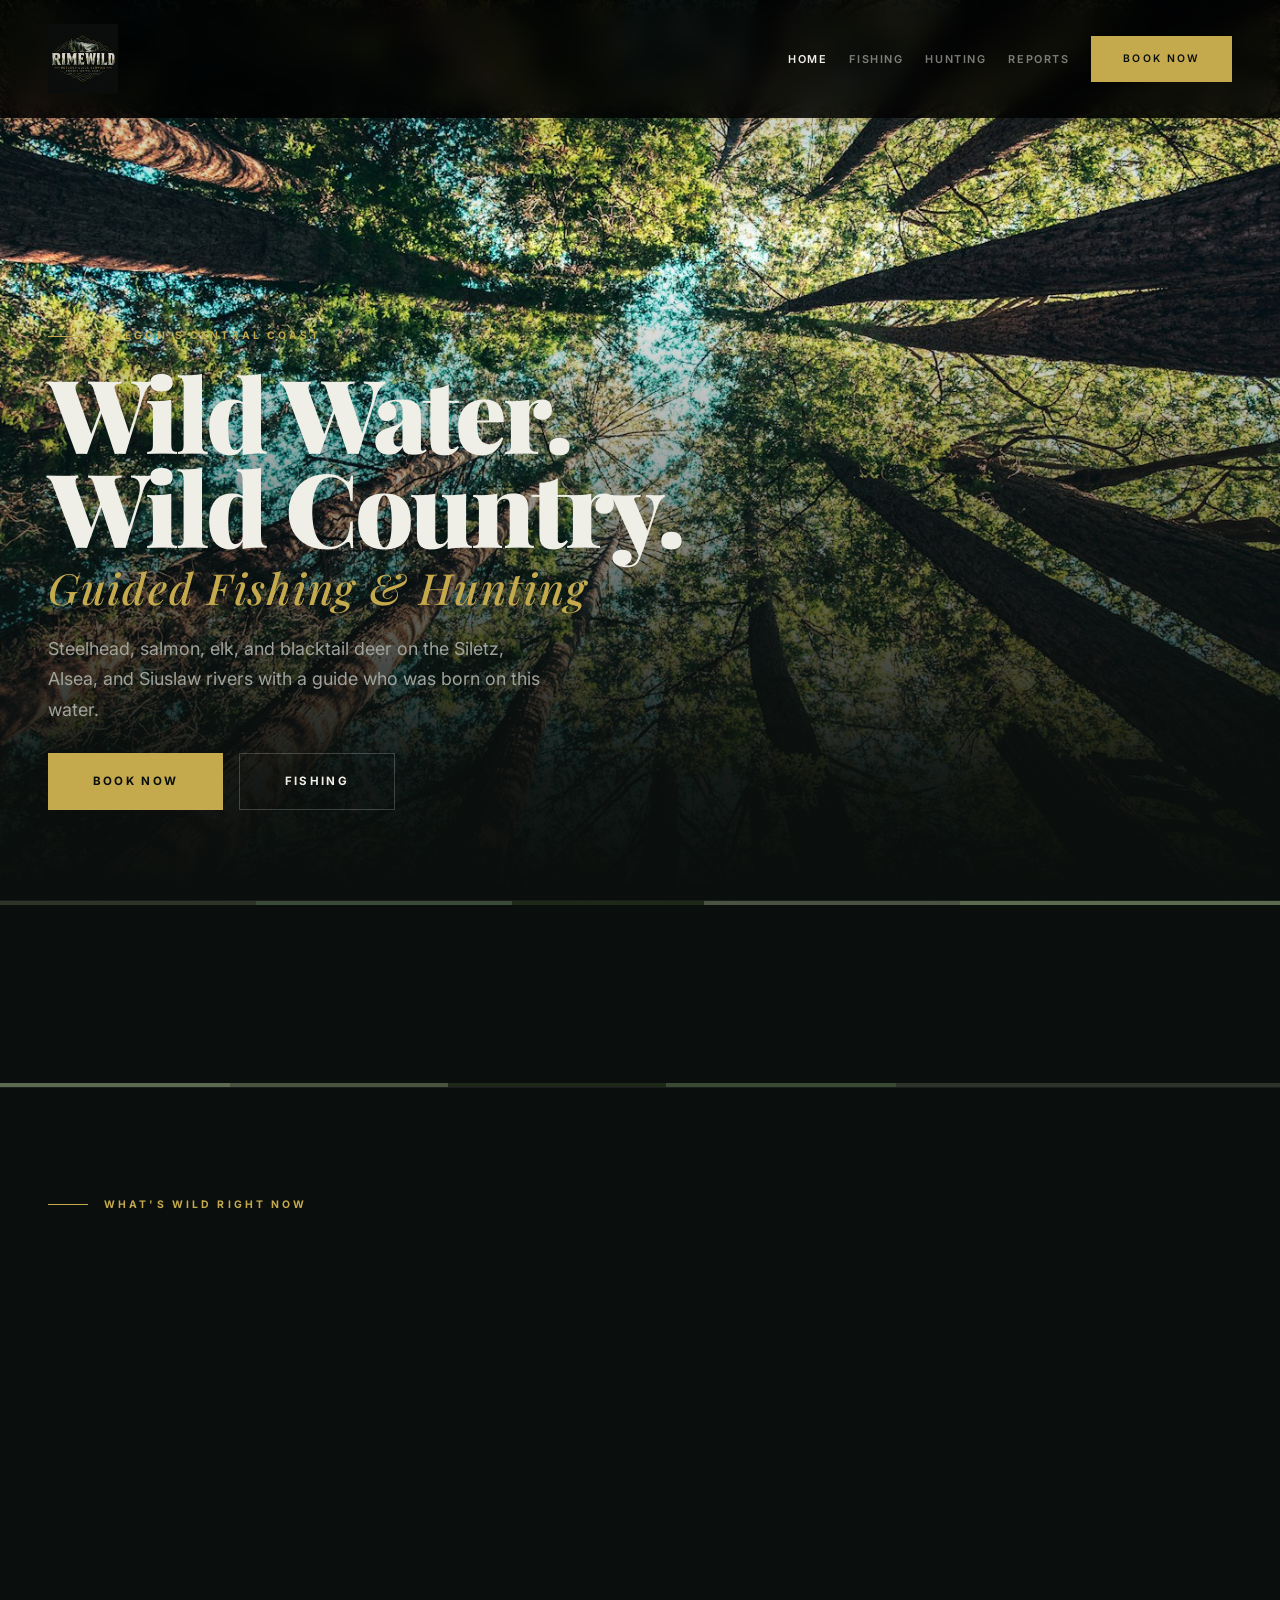
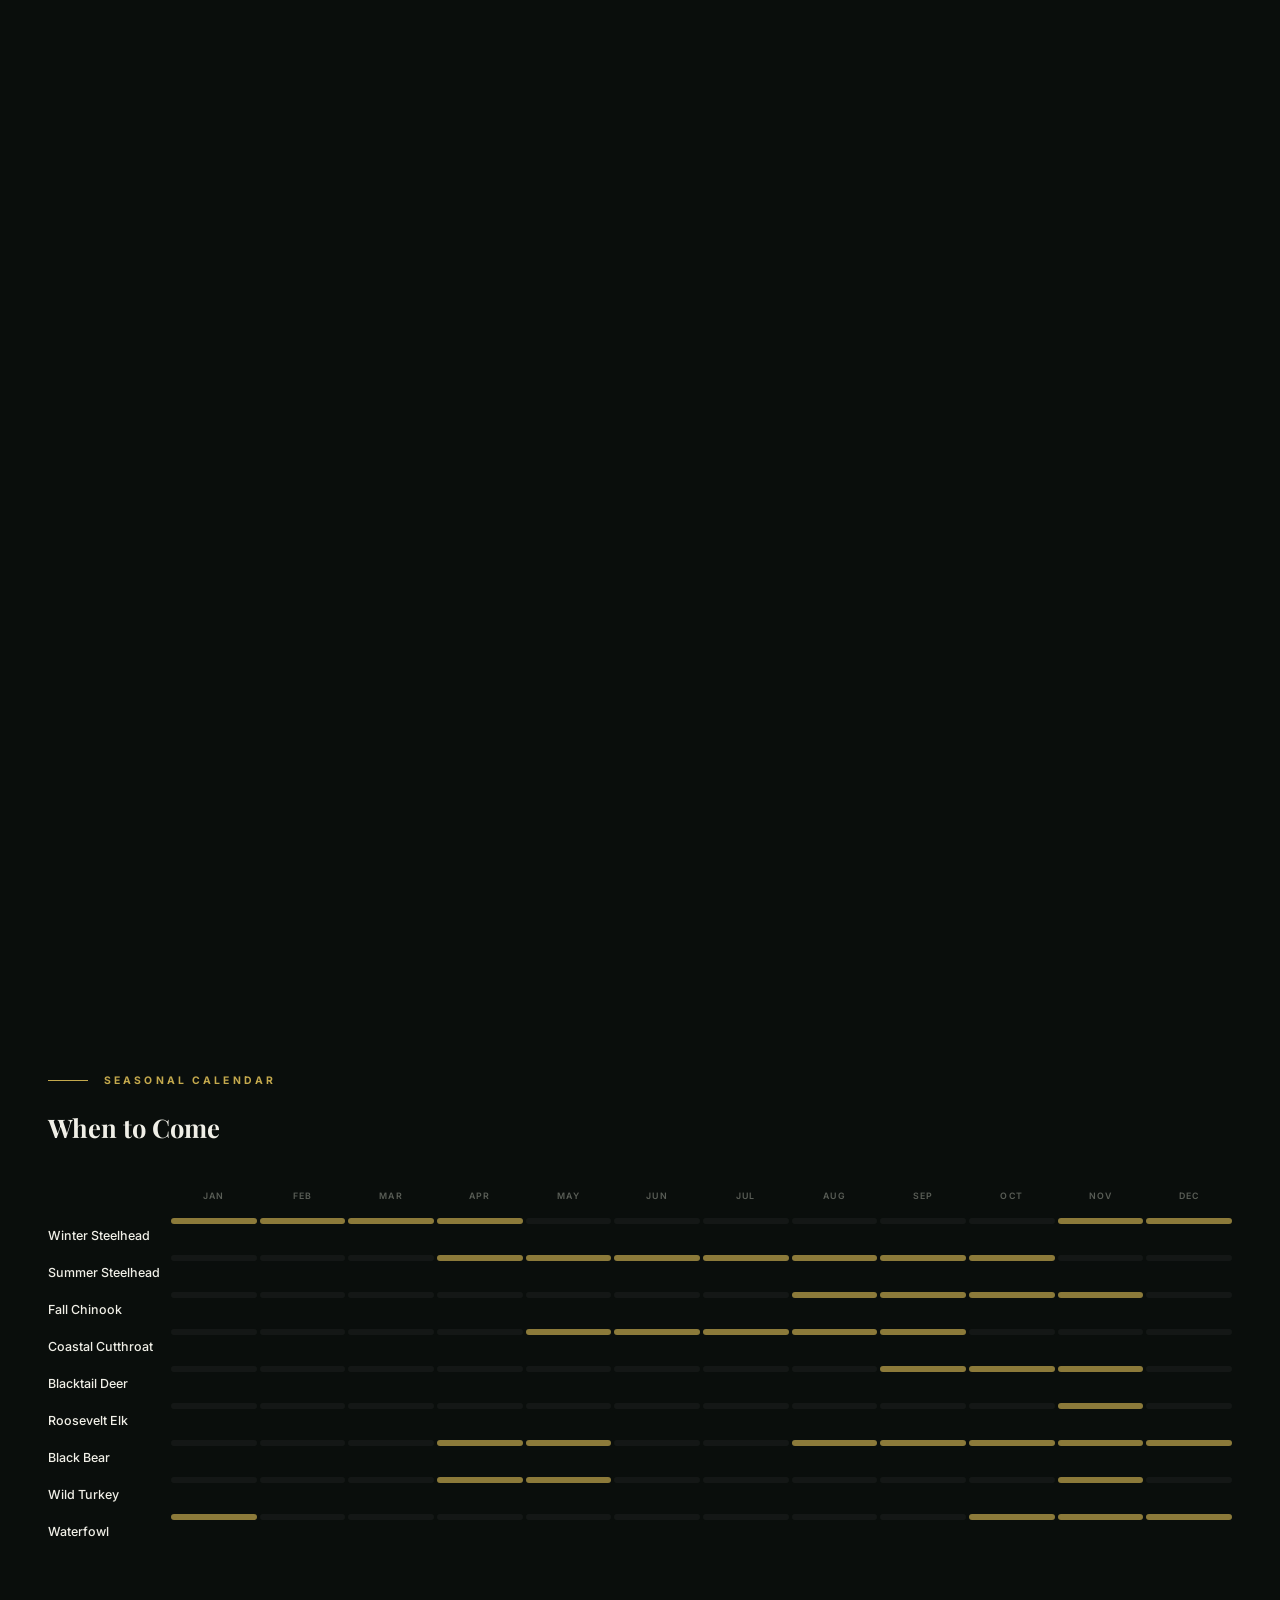
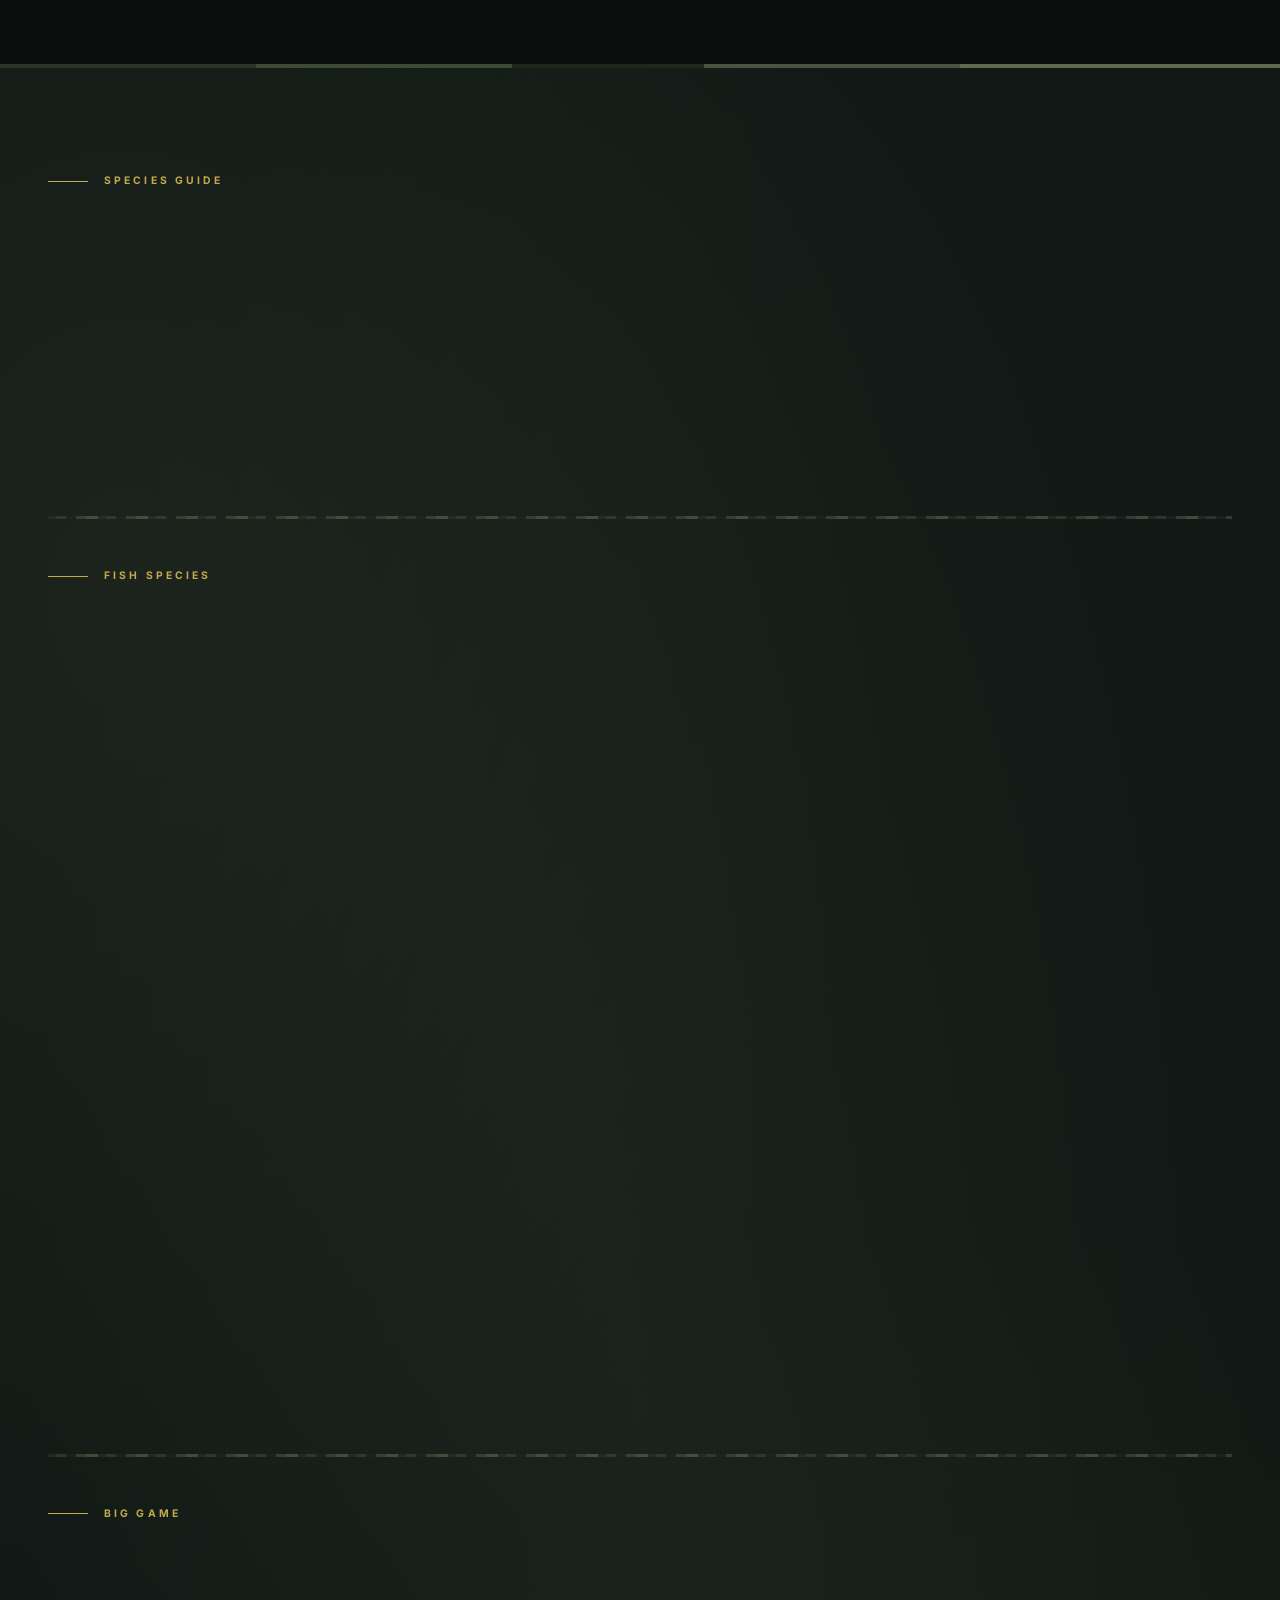
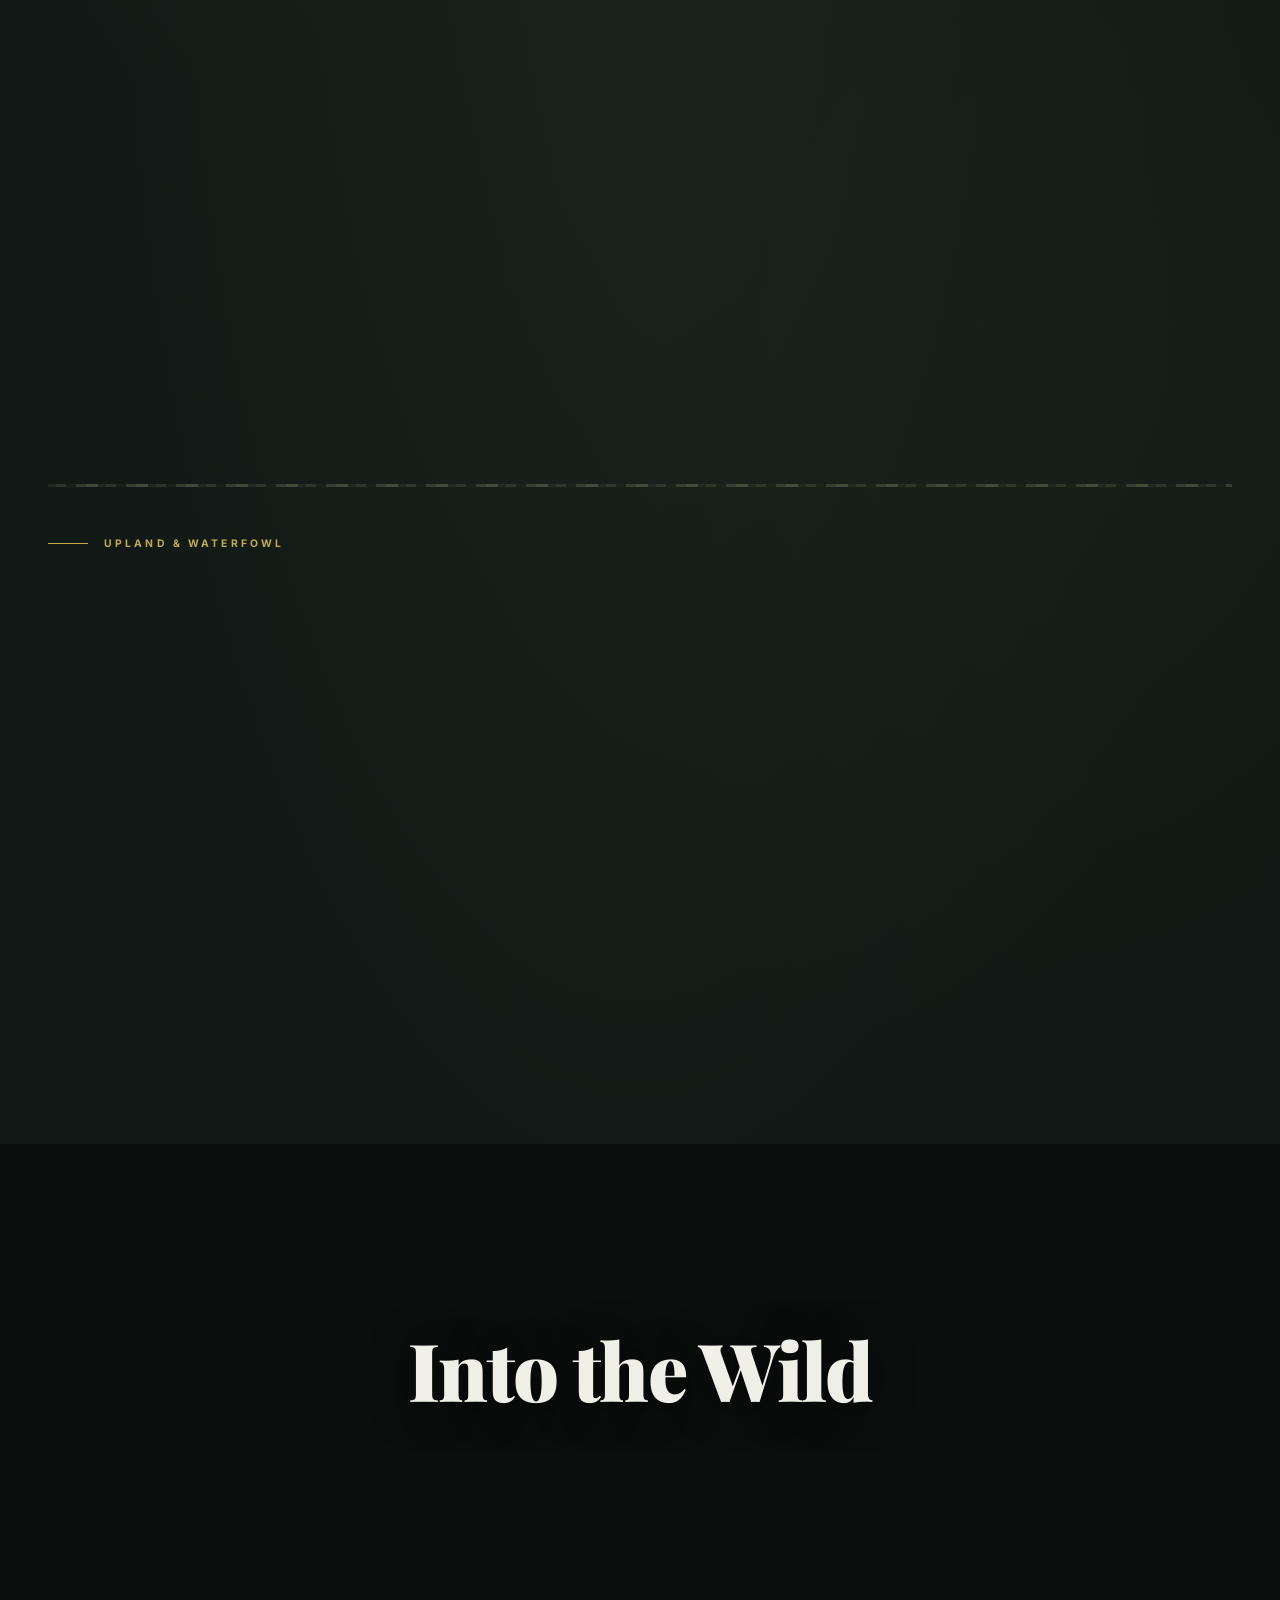
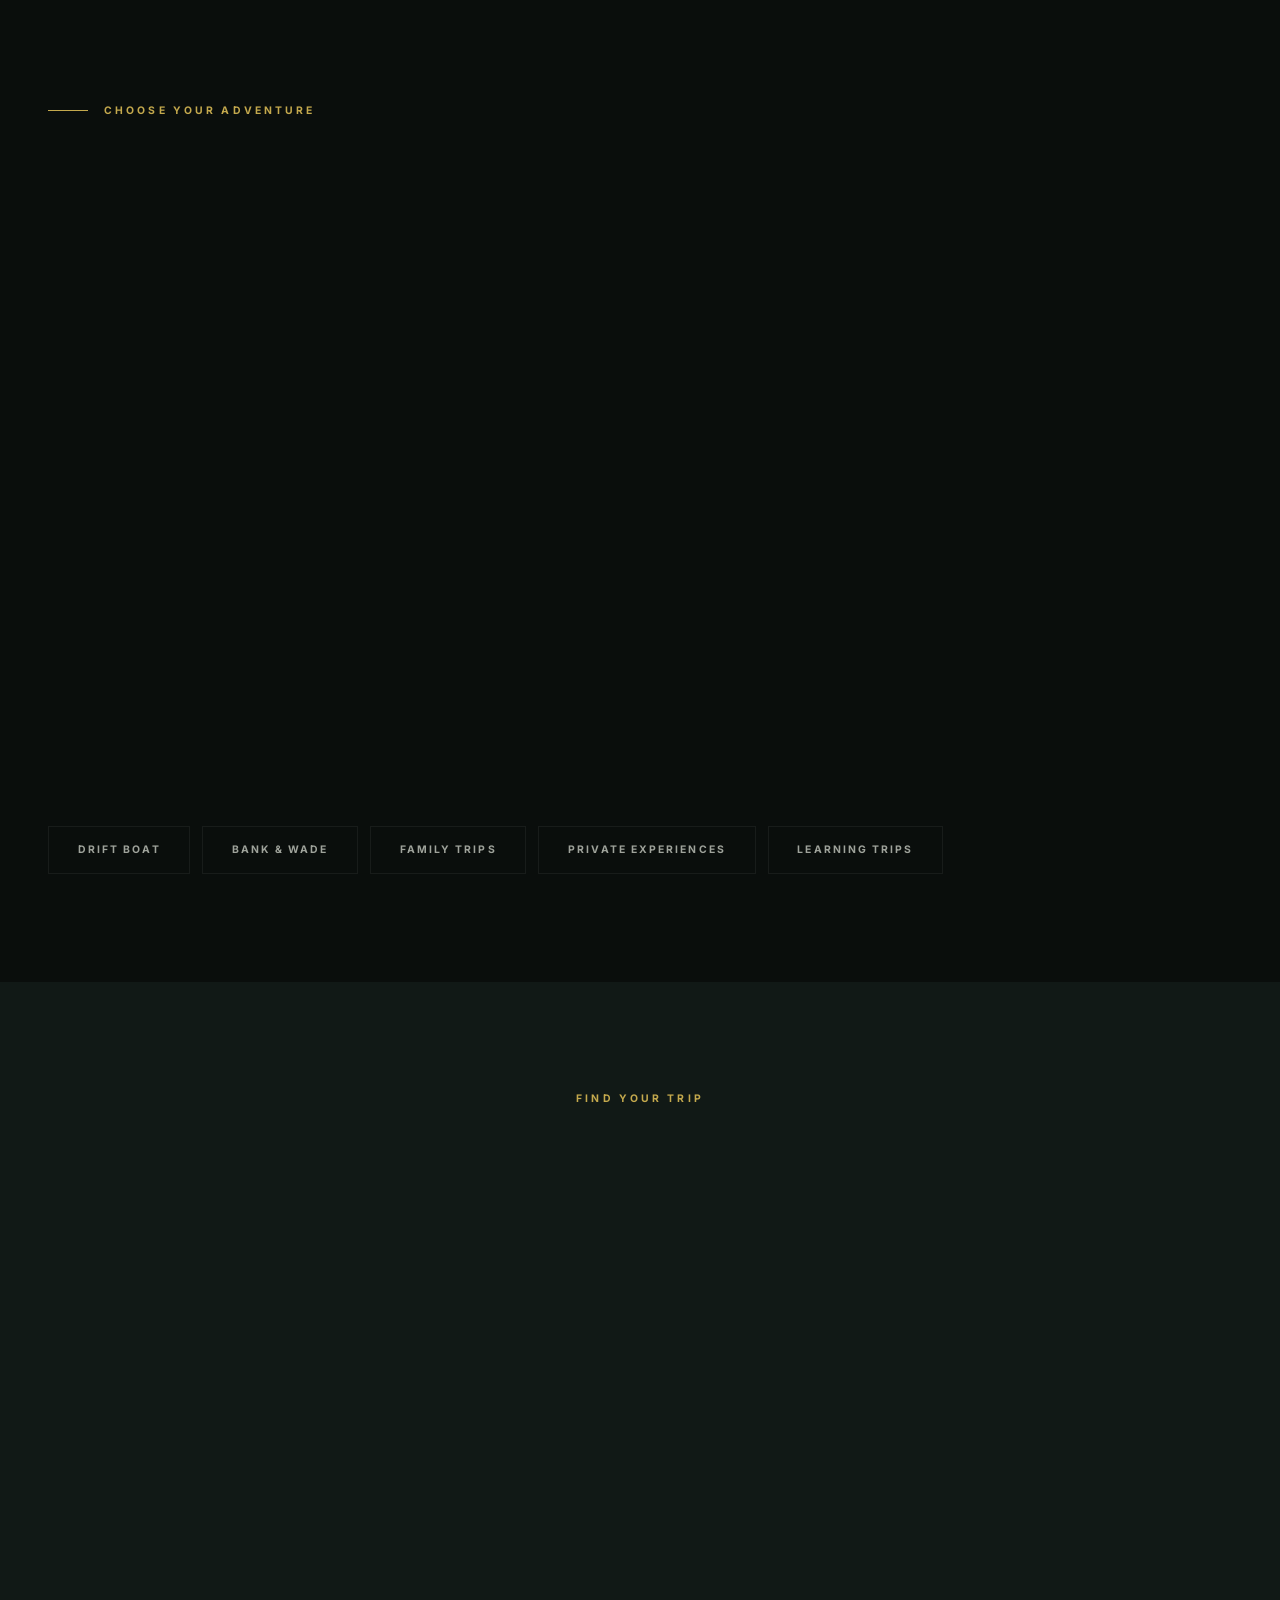
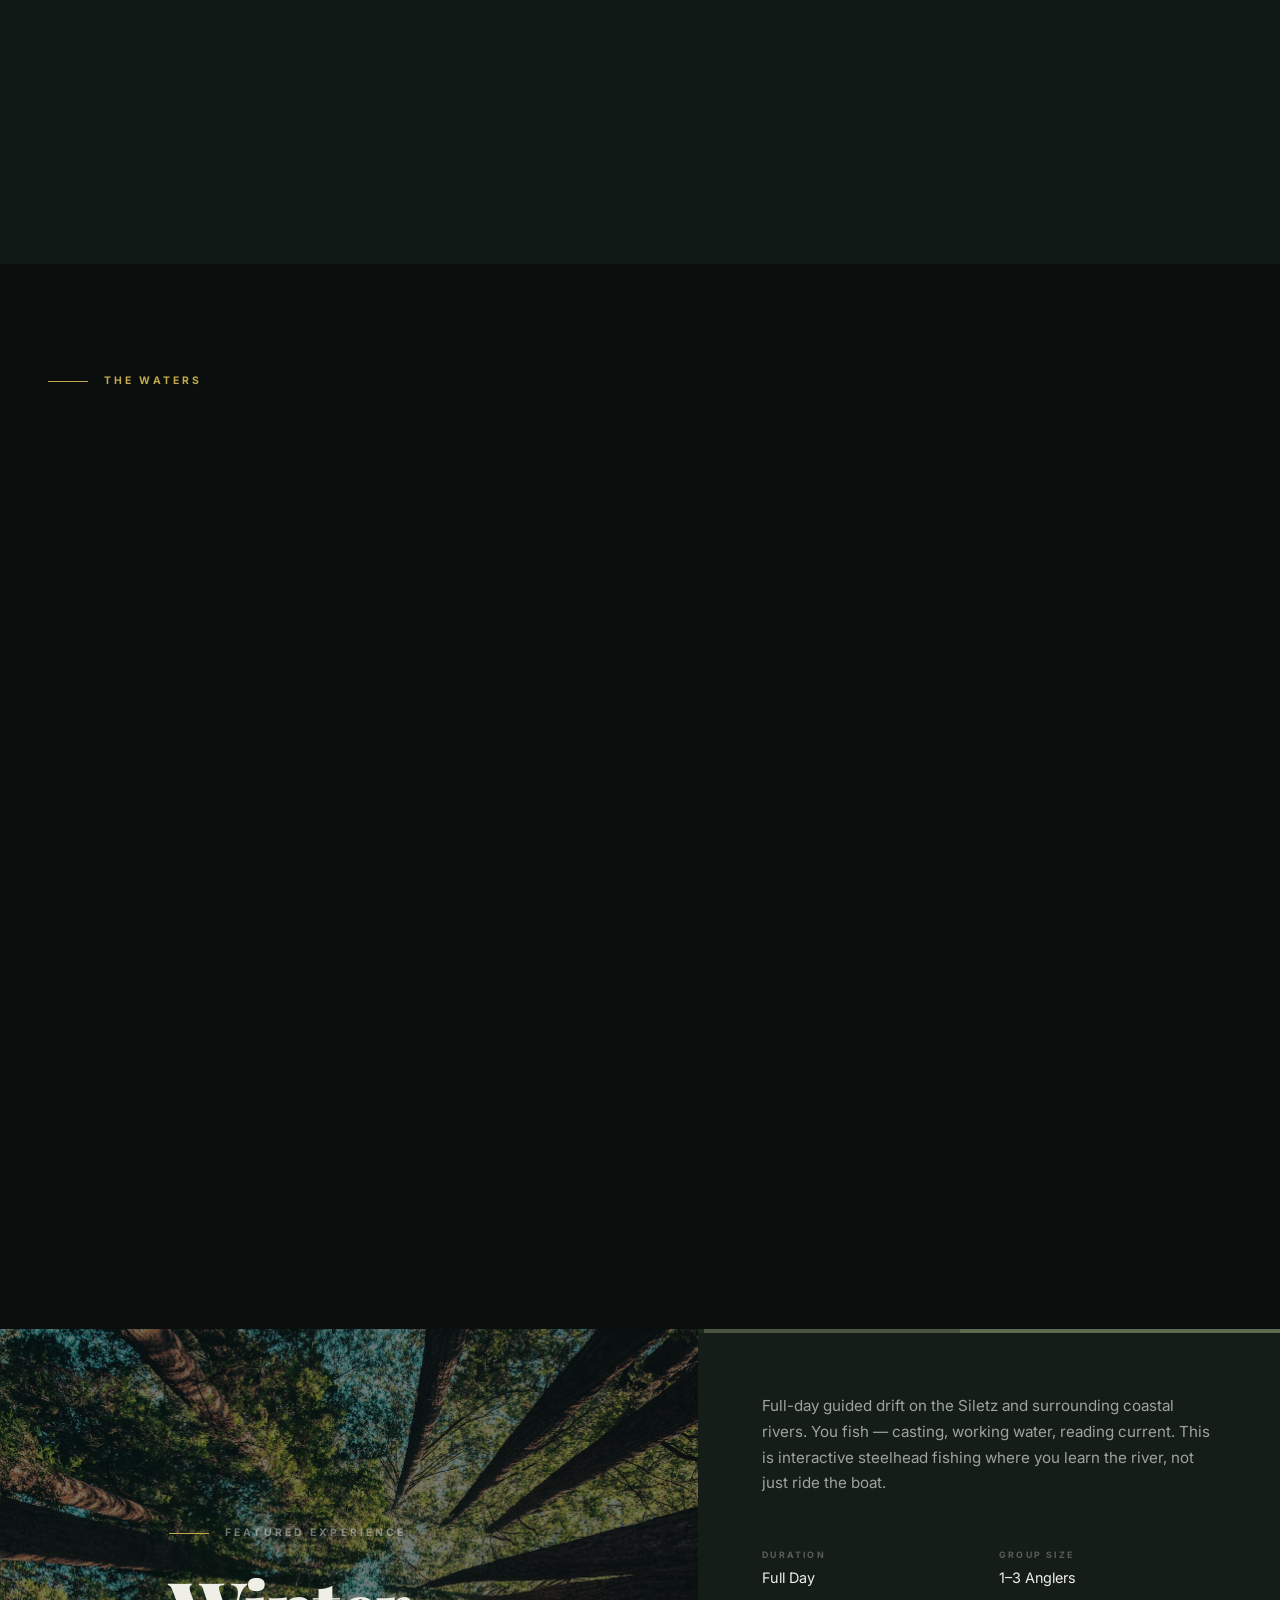
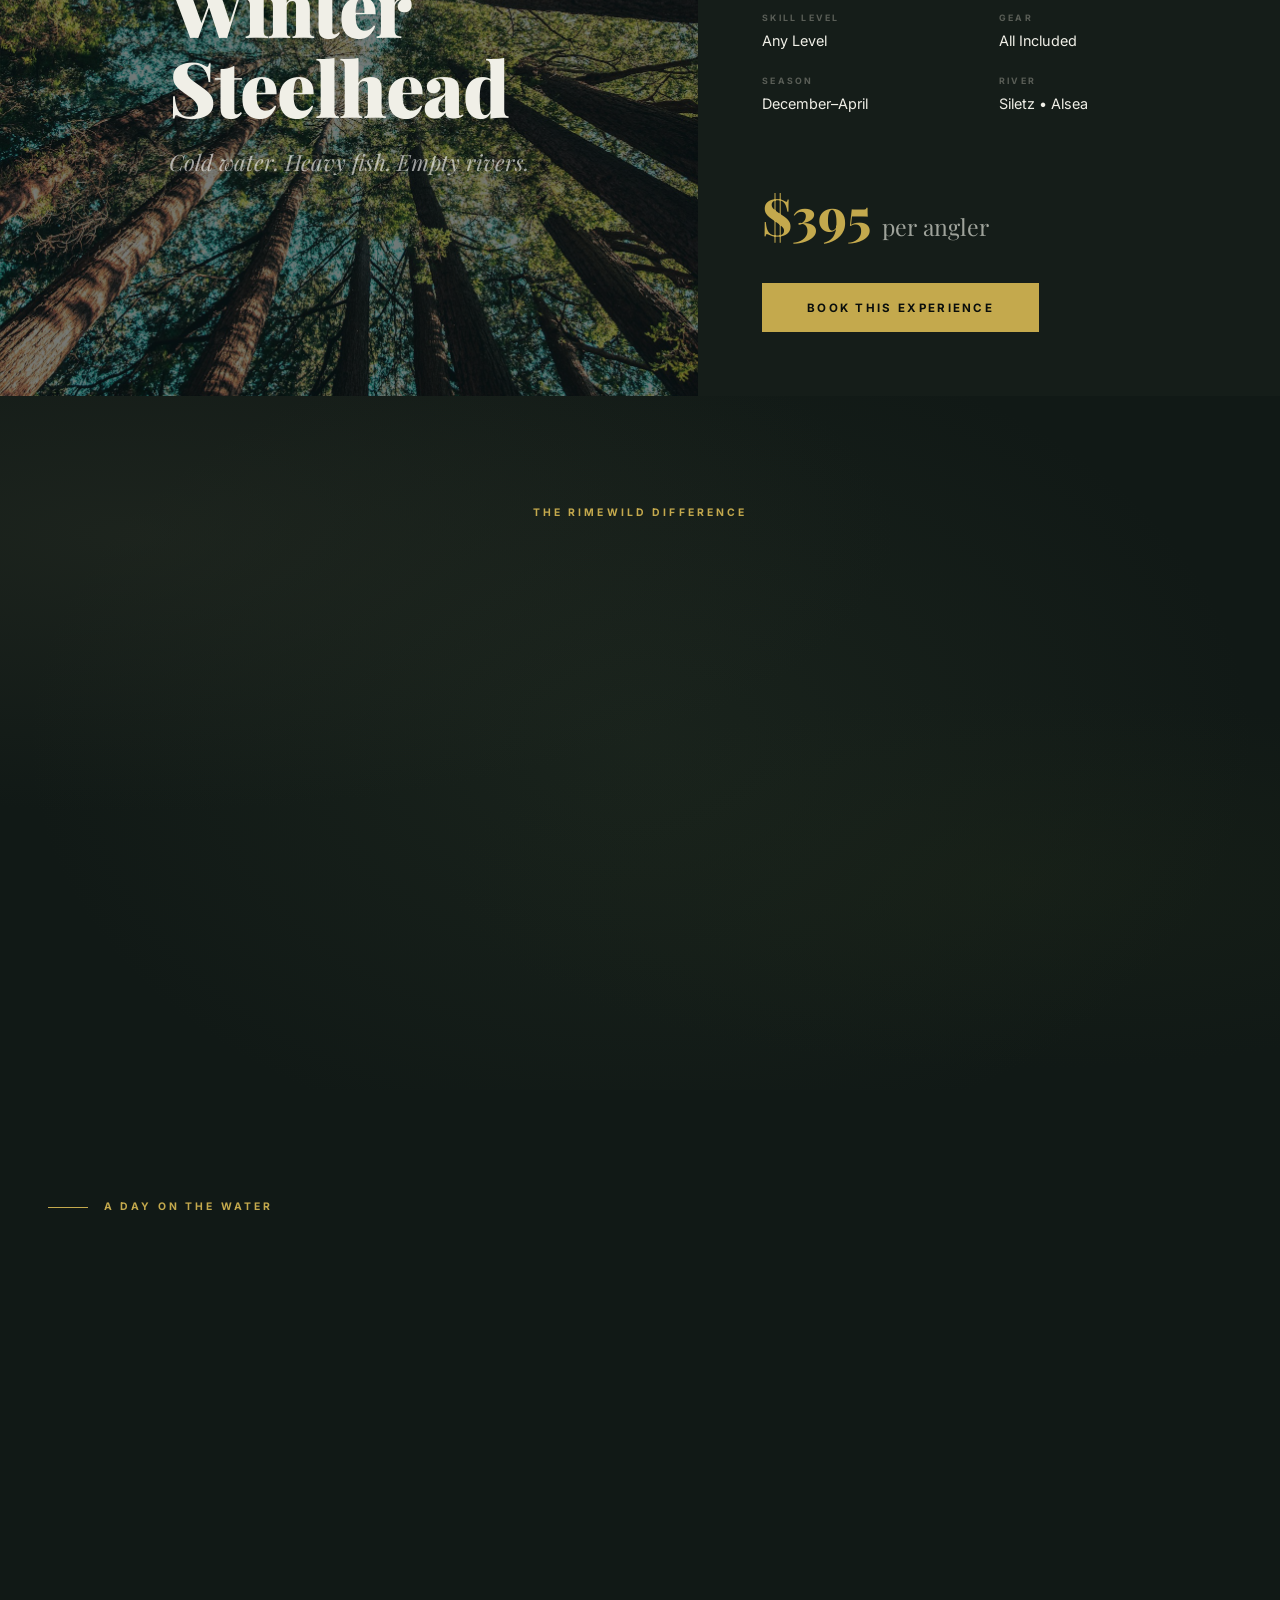
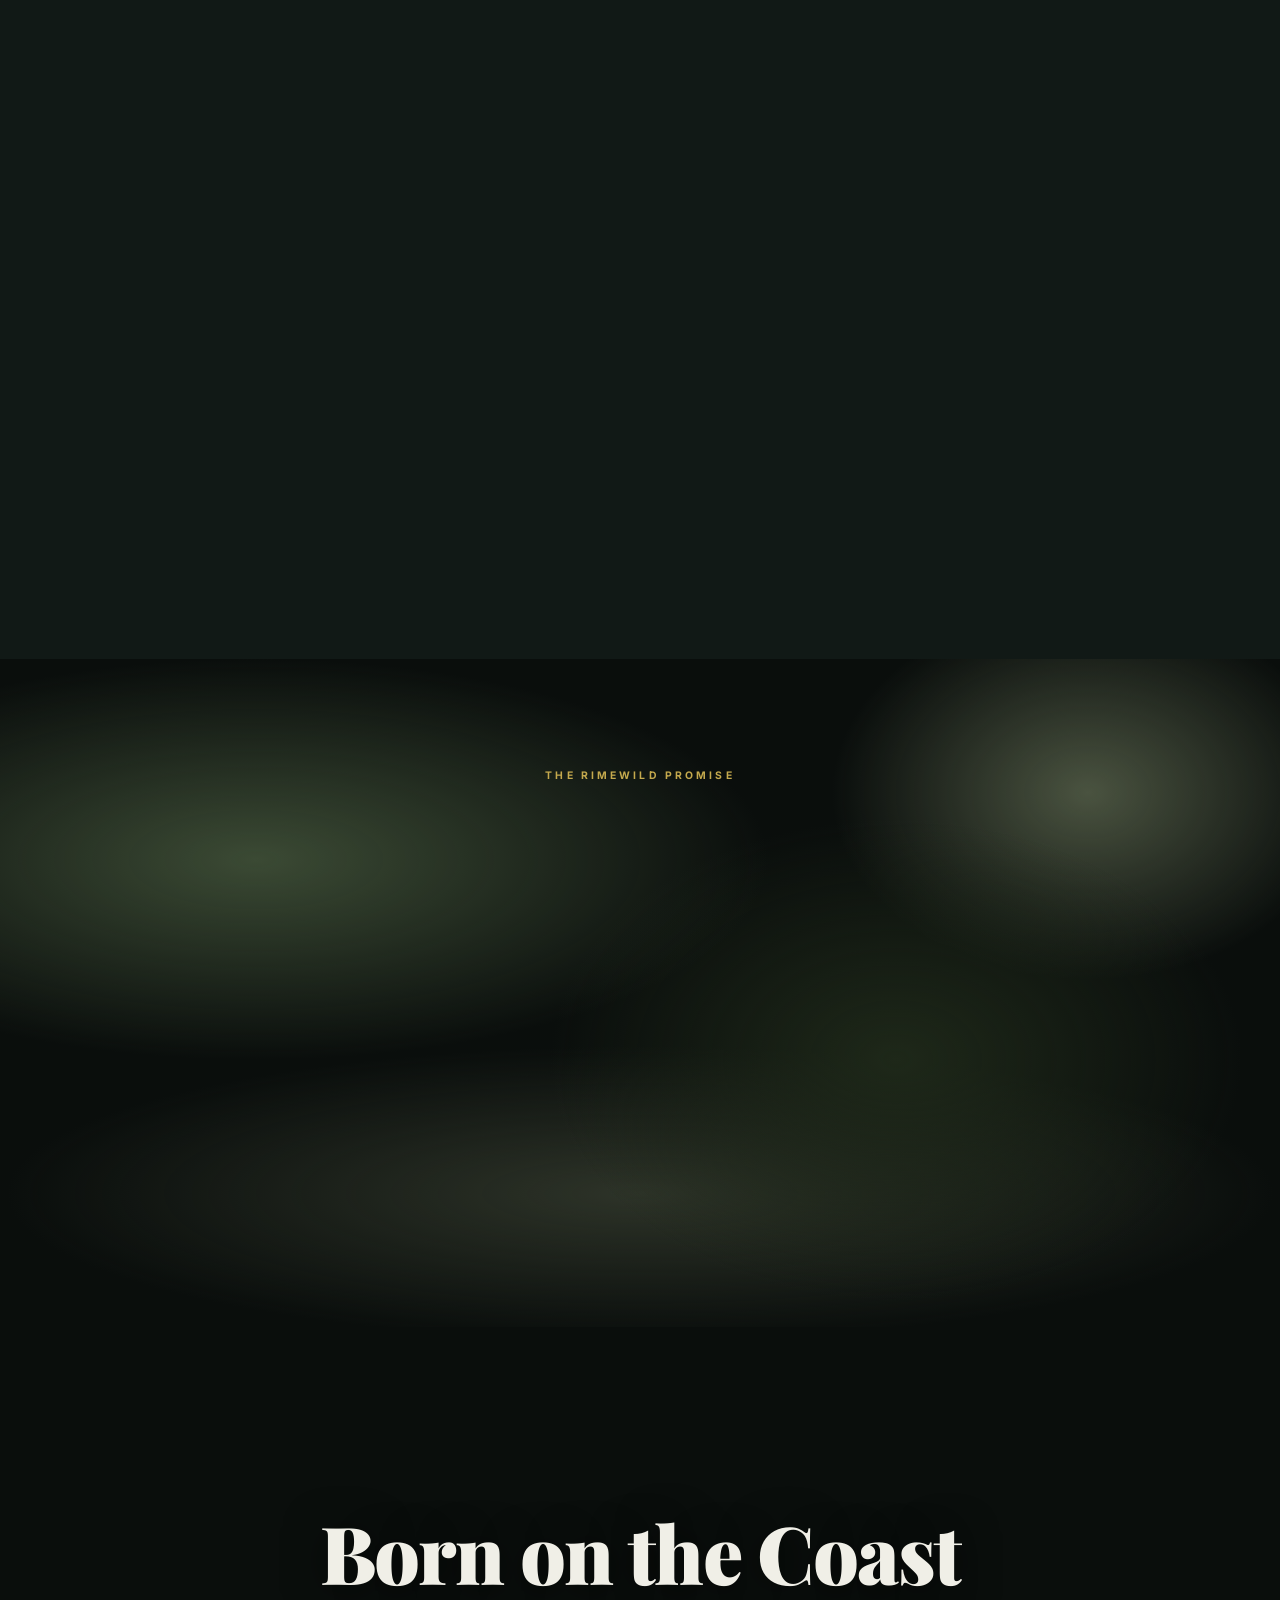
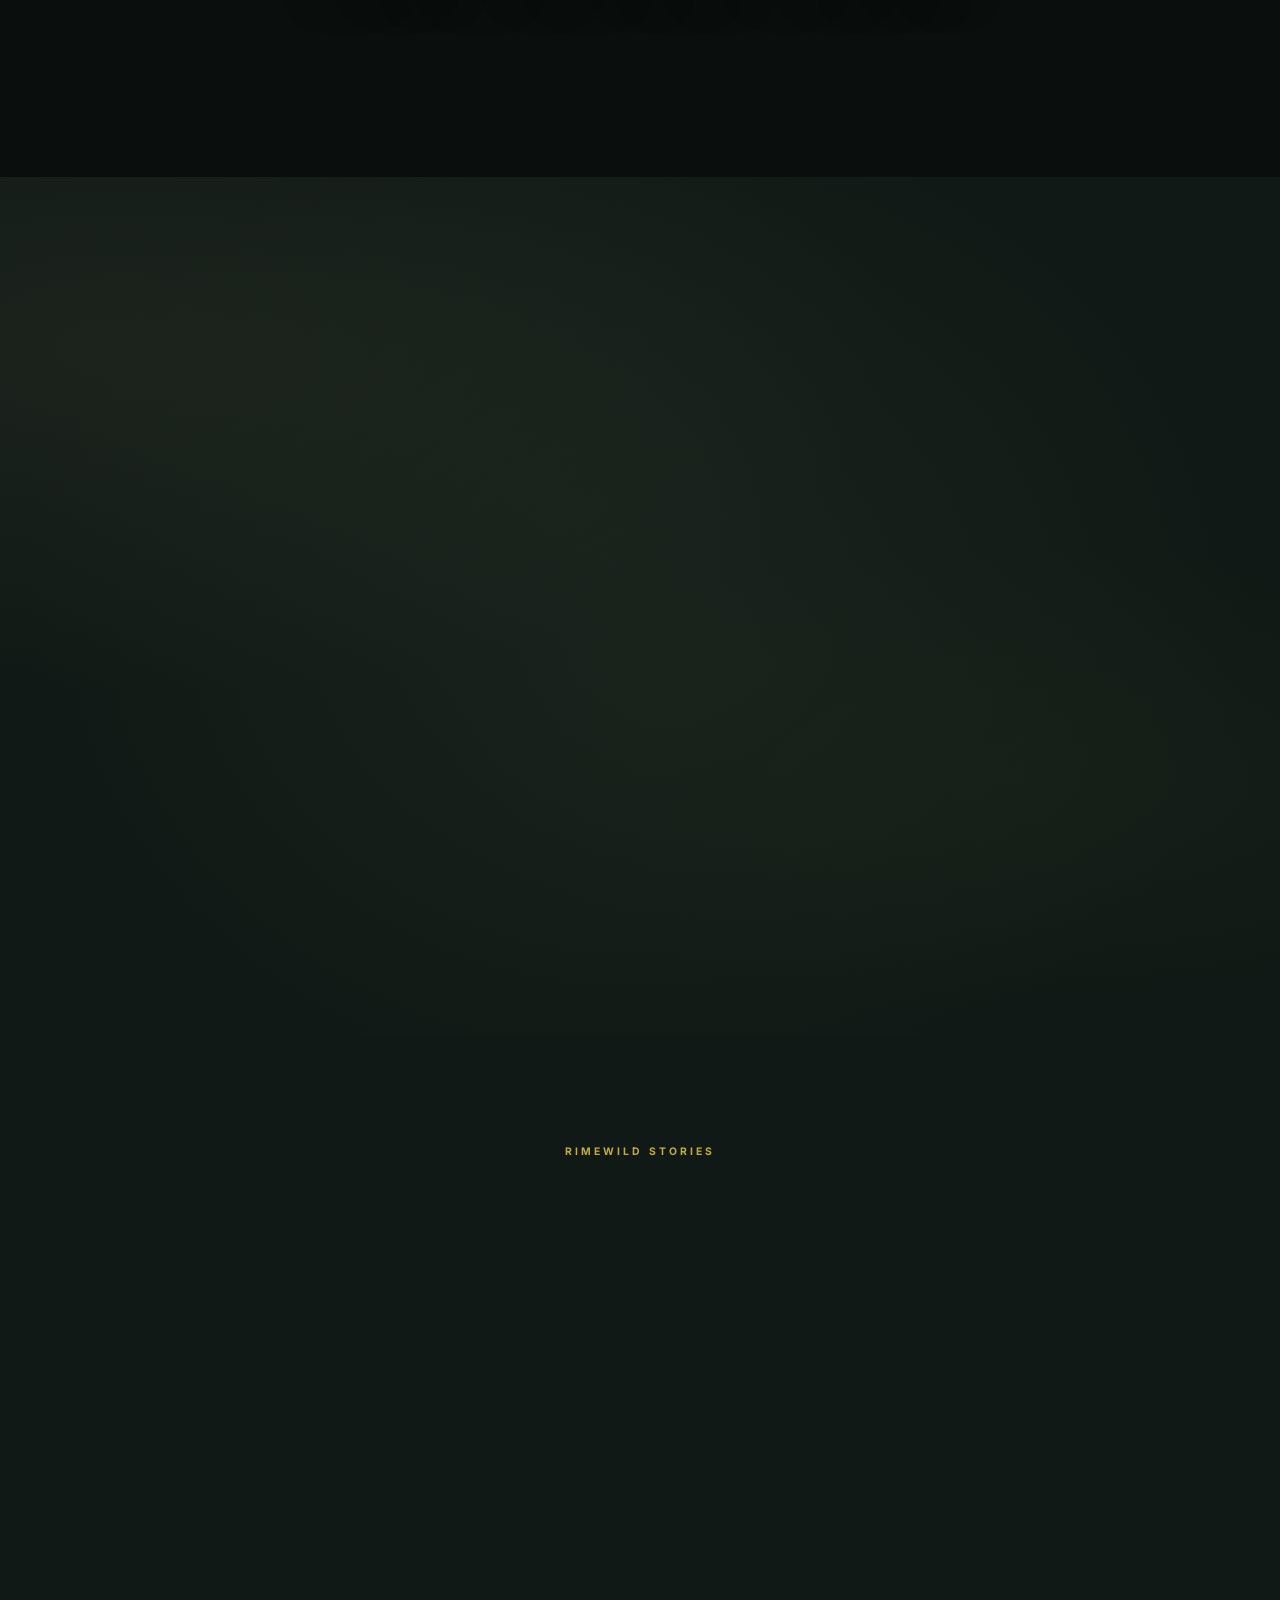
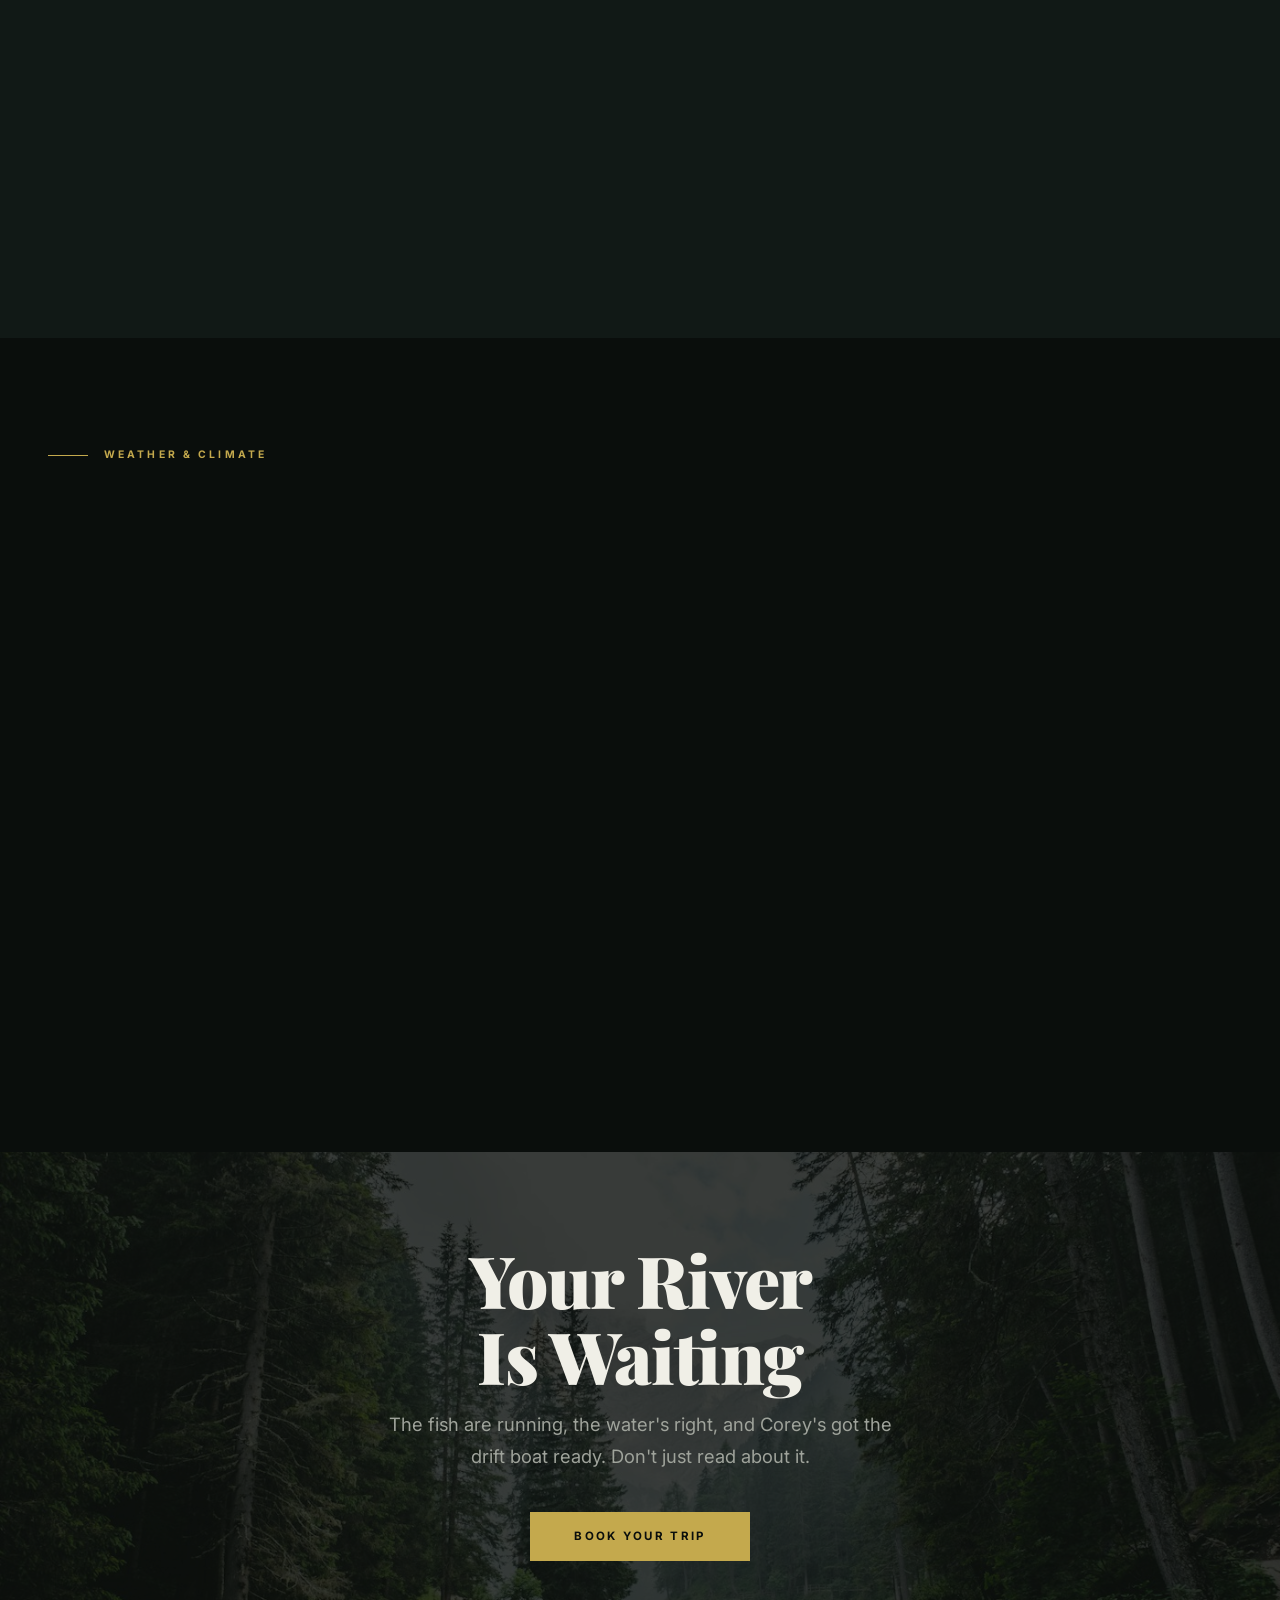
==== commit 46e4d5d9: "fix: remove Rivers from nav across all pages Cursor PR #1 re-introduced Rivers nav link. Removing ag" ====
--- a/index.html
+++ b/index.html
@@ -55,7 +55,7 @@
   </script>
   <link rel="preconnect" href="https://fonts.googleapis.com">
   <link rel="preconnect" href="https://fonts.gstatic.com" crossorigin>
-  <link href="https://fonts.googleapis.com/css2?family=Crimson+Pro:ital,wght@0,400;0,500;0,600;0,700;1,400;1,500&family=Work+Sans:ital,wght@0,300;0,400;0,500;0,600;0,700;1,400;1,500&display=swap" rel="stylesheet">
+  <link href="https://fonts.googleapis.com/css2?family=Playfair+Display:ital,wght@0,400;0,500;0,600;0,700;0,800;0,900;1,400;1,500;1,600&family=Inter:wght@300;400;500;600;700;800&display=swap" rel="stylesheet">
   <style>
 *,*::before,*::after{box-sizing:border-box}
 :root {
@@ -81,8 +81,8 @@
   --border: rgba(255,255,255,.06);
   --border-hover: rgba(255,255,255,.12);
   --shadow: 0 20px 60px rgba(0,0,0,.4);
-  --font-display: 'Crimson Pro', Georgia, serif;
-  --font-body: 'Work Sans', -apple-system, BlinkMacSystemFont, sans-serif;
+  --font-display: 'Playfair Display', Georgia, serif;
+  --font-body: 'Inter', -apple-system, BlinkMacSystemFont, sans-serif;
   color-scheme: dark;
 }
 body{margin:0;font-family:var(--font-body);background:var(--bg);color:var(--text);line-height:1.7;overflow-x:hidden;-webkit-font-smoothing:antialiased}
@@ -498,39 +498,40 @@
 .camo-glow{box-shadow:0 0 40px rgba(45,51,40,.3),0 0 80px rgba(59,74,52,.15)}
 .camo-tag{display:inline-block;background:linear-gradient(135deg,var(--camo-2),var(--camo-4));color:var(--text);font-size:.55rem;font-weight:700;letter-spacing:.2em;text-transform:uppercase;padding:.4rem .8rem;margin-bottom:.75rem}
   </style>
-  <link rel="stylesheet" href="assets/design.css">
+  <link rel="stylesheet" href="assets/polish.css">
 </head>
 <body>
 
-<!-- NAV -->
-<nav class="nav" id="nav">
+<!-- RIMEWILD:HEADER start -->
+<nav class="nav site-header" id="nav">
   <div class="nav-inner">
-    <a href="#hero" class="nav-logo"><img src="assets/logo.png" alt="Rimewild" width="1024" height="1024"></a>
+    <a href="index.html" class="nav-logo"><img src="assets/logo.png" alt="Rimewild" width="1024" height="1024"></a>
     <ul class="nav-links" id="navLinks">
-      <li><a href="fishing.html">Fishing</a></li>
-      <li><a href="hunting.html">Hunting</a></li>
-      <li><a href="reports.html">Reports</a></li>
-      <li class="nav-cta"><a href="#booking-section" class="btn btn-gold" onclick="openBooking()">Book Now</a></li>
+        <li><a href="index.html" class="active" aria-current="page">Home</a></li>
+        <li><a href="fishing.html">Fishing</a></li>
+        <li><a href="hunting.html">Hunting</a></li>
+
+        <li><a href="reports.html">Reports</a></li>
+        <li class="nav-cta"><a href="index.html#booking-section" class="btn btn-gold" onclick="openBooking();return false">Book Now</a></li>
     </ul>
-    <button class="nav-toggle" id="navToggle" aria-label="Toggle menu">&#9776;</button>
+    <button class="nav-toggle" id="navToggle" type="button" aria-label="Open menu" aria-controls="navLinks" aria-expanded="false">&#9776;</button>
   </div>
 </nav>
+<!-- RIMEWILD:HEADER end -->
 
 <main>
 <!-- HERO -->
-<section class="hero" id="hero">
-  <video class="hero-video" autoplay muted loop playsinline poster="assets/images/hero-river.jpg" fetchpriority="high">
-    <source src="assets/hero.mp4" type="video/mp4">
-  </video>
-  <div class="hero-overlay"></div>
-  <div class="hero-content">
-    <h1 class="hero-title">Wild Water.<br>Wild Country.<span>Guided Fishing &amp; Hunting &mdash; Oregon's Central Coast</span></h1>
-    <p class="hero-sub">Steelhead, salmon, elk, and blacktail deer on the Siletz, Alsea, and Siuslaw rivers with a guide who was born on this water.</p>
-    <div class="hero-ctas">
-      <a href="#fishing" class="btn btn-gold">Explore Trips</a>
-      <a href="#calendar" class="btn btn-ghost">Check Availability</a>
-    </div>
-    <div class="hero-rivers">Siletz &bull; Alsea &bull; Siuslaw &bull; Yaquina &bull; Coast Range</div>
+<section class="site-hero" id="hero">
+  <div class="site-hero-media" style="background-image:url('assets/images/hero-river.jpg')" role="img" aria-label="Oregon Central Coast river"></div>
+  <div class="site-hero-overlay"></div>
+  <div class="site-hero-content">
+    <p class="eyebrow">Oregon's Central Coast</p>
+    <h1 class="site-hero-title">Wild Water.<br>Wild Country.<span>Guided Fishing &amp; Hunting</span></h1>
+    <p class="site-hero-sub">Steelhead, salmon, elk, and blacktail deer on the Siletz, Alsea, and Siuslaw rivers with a guide who was born on this water.</p>
+    <div class="site-hero-ctas">
+      <a href="index.html#booking-section" class="btn btn-gold" onclick="openBooking();return false">Book Now</a>
+      <a href="fishing.html" class="btn btn-ghost">Fishing</a>
+    </div>
   </div>
 </section>
 
@@ -606,29 +607,29 @@
 
     <div class="eyebrow" style="margin-top:2rem">Fish Species</div>
     <div class="species-grid reveal">
-      <div class="species-card camo-card"><h4>Winter Steelhead</h4><div class="species-season">December &ndash; April</div><p>The flagship species. Wild winter steelhead in coastal rivers are aggressive, powerful, and chrome-bright. The Siletz and Alsea produce some of the best winter steelhead fishing in Oregon.</p><div class="species-weight">8&ndash;15 <small>lbs avg</small></div></div>
-      <div class="species-card camo-card"><h4>Fall Chinook</h4><div class="species-season">August &ndash; November</div><p>The king of Pacific salmon. Fall chinook push into coastal rivers with power and size that nothing else matches. They're the reason people book trips months in advance.</p><div class="species-weight">15&ndash;40 <small>lbs avg</small></div></div>
-      <div class="species-card camo-card"><h4>Summer Steelhead</h4><div class="species-season">April &ndash; October</div><p>Acrobatic, hard-fighting fish in warmer water. Summer steelhead on the Siletz are aggressive hitters that put on aerial displays.</p><div class="species-weight">6&ndash;12 <small>lbs avg</small></div></div>
+      <div class="species-card camo-card"><h4>Winter Steelhead</h4><div class="species-season">December &ndash; April</div><p>The flagship species. Wild winter steelhead in coastal rivers are aggressive, powerful, and chrome-bright. The Siletz and Alsea produce some of the best winter steelhead fishing in Oregon.</p><div class="species-weight">8&ndash;15 <small>lbs avg</small></div><div class="species-rate">$395 <small>/ angler</small></div></div>
+      <div class="species-card camo-card"><h4>Fall Chinook</h4><div class="species-season">August &ndash; November</div><p>The king of Pacific salmon. Fall chinook push into coastal rivers with power and size that nothing else matches. They're the reason people book trips months in advance.</p><div class="species-weight">15&ndash;40 <small>lbs avg</small></div><div class="species-rate">$395 <small>/ angler</small></div></div>
+      <div class="species-card camo-card"><h4>Summer Steelhead</h4><div class="species-season">April &ndash; October</div><p>Acrobatic, hard-fighting fish in warmer water. Summer steelhead on the Siletz are aggressive hitters that put on aerial displays.</p><div class="species-weight">6&ndash;12 <small>lbs avg</small></div><div class="species-rate">$375 <small>/ angler</small></div></div>
       <div class="species-card camo-card"><h4>Coho Salmon</h4><div class="species-season">September &ndash; November</div><p>Aggressive and willing biters. Coho hit plugs and spinners hard. They're excellent table fare and a perfect species for newer anglers.</p><div class="species-weight">8&ndash;12 <small>lbs avg</small></div></div>
-      <div class="species-card camo-card"><h4>Coastal Cutthroat</h4><div class="species-season">May &ndash; September</div><p>Native trout species. Light tackle, beautiful upper river water, and fish that hit dry flies and small spinners. The best summer fishery on the coast.</p><div class="species-weight">1&ndash;4 <small>lbs avg</small></div></div>
+      <div class="species-card camo-card"><h4>Coastal Cutthroat</h4><div class="species-season">May &ndash; September</div><p>Native trout species. Light tackle, beautiful upper river water, and fish that hit dry flies and small spinners. The best summer fishery on the coast.</p><div class="species-weight">1&ndash;4 <small>lbs avg</small></div><div class="species-rate">$295 <small>/ angler</small></div></div>
     </div>
 
     <div class="camo-divider" style="margin:3rem auto"></div>
     <div class="eyebrow">Big Game</div>
     <div class="species-grid reveal">
-      <div class="species-card camo-card"><h4>Roosevelt Elk</h4><div class="species-season">November (Rifle) &bull; September (Archery)</div><p>The largest elk subspecies in North America. Coast Range Roosevelt elk live in dense timber and require patience, conditioning, and local knowledge to hunt successfully.</p><div class="species-weight">700&ndash;1,100 <small>lbs (bulls)</small></div></div>
-      <div class="species-card camo-card"><h4>Blacktail Deer</h4><div class="species-season">October &ndash; November</div><p>Columbian blacktail are a subspecies of mule deer adapted to dense coastal forest. They're challenging spot-and-stalk quarry in steep, thick terrain.</p><div class="species-weight">130&ndash;200 <small>lbs avg</small></div></div>
-      <div class="species-card camo-card"><h4>Black Bear</h4><div class="species-season">August &ndash; December (Fall) &bull; April &ndash; May (Spring)</div><p>Oregon's Central Coast has a healthy black bear population in the Coast Range. Bears feed heavily on berries and salmon runs, making them predictable near waterways in fall. Spot-and-stalk hunting in thick timber with hounds prohibited in Oregon.</p><div class="species-weight">200&ndash;400 <small>lbs avg</small></div></div>
-      <div class="species-card camo-card"><h4>Cougar / Mountain Lion</h4><div class="species-season">Year-round (with tag)</div><p>Oregon has one of the largest cougar populations in the West. Coast Range cats are elusive and rarely seen. Hunting requires patience, sharp glassing skills, and deep knowledge of terrain. Hound hunting prohibited&mdash;spot and stalk only.</p><div class="species-weight">120&ndash;180 <small>lbs avg</small></div></div>
+      <div class="species-card camo-card"><h4>Roosevelt Elk</h4><div class="species-season">November (Rifle) &bull; September (Archery)</div><p>The largest elk subspecies in North America. Coast Range Roosevelt elk live in dense timber and require patience, conditioning, and local knowledge to hunt successfully.</p><div class="species-weight">700&ndash;1,100 <small>lbs (bulls)</small></div><div class="species-rate">$2,800 <small>/ hunter</small></div></div>
+      <div class="species-card camo-card"><h4>Blacktail Deer</h4><div class="species-season">October &ndash; November</div><p>Columbian blacktail are a subspecies of mule deer adapted to dense coastal forest. They're challenging spot-and-stalk quarry in steep, thick terrain.</p><div class="species-weight">130&ndash;200 <small>lbs avg</small></div><div class="species-rate">$1,800 <small>/ hunter</small></div></div>
+      <div class="species-card camo-card"><h4>Black Bear</h4><div class="species-season">August &ndash; December (Fall) &bull; April &ndash; May (Spring)</div><p>Oregon's Central Coast has a healthy black bear population in the Coast Range. Bears feed heavily on berries and salmon runs, making them predictable near waterways in fall. Spot-and-stalk hunting in thick timber with hounds prohibited in Oregon.</p><div class="species-weight">200&ndash;400 <small>lbs avg</small></div><div class="species-rate">$2,200 <small>/ hunter</small></div></div>
+      <div class="species-card camo-card"><h4>Cougar / Mountain Lion</h4><div class="species-season">Year-round (with tag)</div><p>Oregon has one of the largest cougar populations in the West. Coast Range cats are elusive and rarely seen. Hunting requires patience, sharp glassing skills, and deep knowledge of terrain. Hound hunting prohibited&mdash;spot and stalk only.</p><div class="species-weight">120&ndash;180 <small>lbs avg</small></div><div class="species-rate">Contact <small>for pricing</small></div></div>
     </div>
 
     <div class="camo-divider" style="margin:3rem auto"></div>
     <div class="eyebrow">Upland &amp; Waterfowl</div>
     <div class="species-grid reveal">
-      <div class="species-card camo-card"><h4>Wild Turkey</h4><div class="species-season">April &ndash; May (Spring) &bull; November (Fall)</div><p>Rio Grande and Merriam's turkeys have established populations on the Central Coast. Spring gobbler season is the prime draw&mdash;calling in a strutting tom through dense Oregon timber is world-class.</p><div class="species-weight">15&ndash;25 <small>lbs avg</small></div></div>
-      <div class="species-card camo-card"><h4>Upland Birds</h4><div class="species-season">September &ndash; January</div><p>Mountain quail, California quail, ruffed grouse, and band-tailed pigeon in the Coast Range. Walk-up hunting through old growth and second-growth timber with a good dog. Band-tails are a unique coastal specialty.</p><div class="species-weight">0.5&ndash;1 <small>lb avg</small></div></div>
-      <div class="species-card camo-card"><h4>Waterfowl</h4><div class="species-season">October &ndash; January</div><p>Pacific Flyway migration brings mallards, pintails, wigeon, teal, and Canada geese through coastal estuaries and river bottoms. The Siletz Bay and Alsea estuary are prime jump-shooting and layout spots.</p><div class="species-weight">2&ndash;12 <small>lbs avg</small></div></div>
-      <div class="species-card camo-card"><h4>Coyote &amp; Bobcat</h4><div class="species-season">Year-round (no bag limit for coyote)</div><p>Predator hunting on the Central Coast. Coyotes respond well to electronic callers in clearcuts and meadows. Bobcats are trapped and called in the Coast Range. Excellent off-season hunting when big game is closed.</p><div class="species-weight">20&ndash;45 <small>lbs avg</small></div></div>
+      <div class="species-card camo-card"><h4>Wild Turkey</h4><div class="species-season">April &ndash; May (Spring) &bull; November (Fall)</div><p>Rio Grande and Merriam's turkeys have established populations on the Central Coast. Spring gobbler season is the prime draw&mdash;calling in a strutting tom through dense Oregon timber is world-class.</p><div class="species-weight">15&ndash;25 <small>lbs avg</small></div><div class="species-rate">$350 <small>/ hunter</small></div></div>
+      <div class="species-card camo-card"><h4>Upland Birds</h4><div class="species-season">September &ndash; January</div><p>Mountain quail, California quail, ruffed grouse, and band-tailed pigeon in the Coast Range. Walk-up hunting through old growth and second-growth timber with a good dog. Band-tails are a unique coastal specialty.</p><div class="species-weight">0.5&ndash;1 <small>lb avg</small></div><div class="species-rate">$295 <small>/ hunter</small></div></div>
+      <div class="species-card camo-card"><h4>Waterfowl</h4><div class="species-season">October &ndash; January</div><p>Pacific Flyway migration brings mallards, pintails, wigeon, teal, and Canada geese through coastal estuaries and river bottoms. The Siletz Bay and Alsea estuary are prime jump-shooting and layout spots.</p><div class="species-weight">2&ndash;12 <small>lbs avg</small></div><div class="species-rate">$325 <small>/ hunter</small></div></div>
+      <div class="species-card camo-card"><h4>Coyote &amp; Bobcat</h4><div class="species-season">Year-round (no bag limit for coyote)</div><p>Predator hunting on the Central Coast. Coyotes respond well to electronic callers in clearcuts and meadows. Bobcats are trapped and called in the Coast Range. Excellent off-season hunting when big game is closed.</p><div class="species-weight">20&ndash;45 <small>lbs avg</small></div><div class="species-rate">$275 <small>/ hunter</small></div></div>
     </div>
   </div>
 </section>
@@ -995,7 +996,7 @@
   <div class="wrap">
     <div class="eyebrow">Availability</div>
     <h2 class="big-title reveal">Plan Your<br>Trip</h2>
-    <p class="subtitle reveal" style="margin-bottom:3rem">Select a date to see available Rimewild experiences. Hunting prices are guide fees. ODFW tags and licenses are purchased separately.</p>
+    <p class="subtitle reveal" style="margin-bottom:3rem">Select a date to see available Rimewild experiences.</p>
     <div class="cal-header">
       <h3 class="cal-month" id="calMonth"></h3>
       <div class="cal-nav">
@@ -1024,7 +1025,7 @@
     <div style="text-align:center;margin-bottom:4rem">
       <div class="eyebrow eyebrow-center">Experiences &amp; Pricing</div>
       <h2 class="big-title reveal">Rimewild<br>Trips</h2>
-      <p class="subtitle reveal" style="margin-inline:auto">Fishing trips include gear, tackle, and instruction. Hunting prices are guide fees for the days listed. ODFW tags and licenses are separate.</p>
+      <p class="subtitle reveal" style="margin-inline:auto">Every experience includes all gear, tackle, and instruction.</p>
     </div>
     <div class="rivers-grid reveal">
       <div class="river-card" onclick="openBooking('Winter Steelhead Drift')">
@@ -1035,6 +1036,10 @@
         <div class="river-card-visual-wrap"><div class="river-card-visual" style="background-image:url('assets/images/fish-catch.jpg')"></div></div>
         <div class="river-card-body"><div class="river-card-species">Full Day &bull; 1&ndash;3 Anglers &bull; Aug&ndash;Nov</div><h3>Fall Chinook Salmon</h3><p>Big fish, strong runs. Chinook salmon on the Alsea, Siletz, or Siuslaw.</p><div class="price-tag">$395 <small>/ angler</small></div></div>
       </div>
+      <div class="river-card" onclick="openBooking('Summer Steelhead')">
+        <div class="river-card-visual-wrap"><div class="river-card-visual" style="background-image:url('assets/images/hero-river.jpg')"></div></div>
+        <div class="river-card-body"><div class="river-card-species">Full Day &bull; 1&ndash;3 Anglers &bull; Apr&ndash;Oct</div><h3>Summer Steelhead</h3><p>Aggressive summer fish on the Siletz. Light presentations, low water, and a long season.</p><div class="price-tag">$375 <small>/ angler</small></div></div>
+      </div>
       <div class="river-card" onclick="openBooking('Cutthroat & Trout')">
         <div class="river-card-visual-wrap"><div class="river-card-visual" style="background-image:url('assets/images/fishing-river.jpg')"></div></div>
         <div class="river-card-body"><div class="river-card-species">Full Day &bull; 1&ndash;3 Anglers &bull; May&ndash;Sep</div><h3>Cutthroat &amp; Trout</h3><p>Coastal cutthroat in the upper reaches. Light tackle, beautiful water, aggressive fish.</p><div class="price-tag">$295 <small>/ angler</small></div></div>
@@ -1049,31 +1054,35 @@
       </div>
       <div class="river-card" onclick="openBooking('Half-Day Fishing')">
         <div class="river-card-visual-wrap"><div class="river-card-visual" style="background-image:url('assets/images/foggy-forest.jpg')"></div></div>
-        <div class="river-card-body"><div class="river-card-species">4&ndash;5 Hours &bull; 1&ndash;2 Anglers &bull; Seasonal</div><h3>Half-Day Fishing</h3><p>Morning or afternoon session. Focused experience for anglers short on time.</p><div class="price-tag">$250 <small>/ angler</small></div></div>
+        <div class="river-card-body"><div class="river-card-species">4&ndash;5 Hours &bull; 1&ndash;2 Anglers &bull; Seasonal</div><h3>Half-Day Fishing</h3><p>Morning or afternoon session. Focused experience for anglers short on time.</p><div class="price-tag">$275 <small>/ angler</small></div></div>
       </div>
       <div class="river-card camo-card" onclick="openBooking('Roosevelt Elk Hunt')">
         <div class="river-card-visual-wrap"><div class="river-card-visual" style="background-image:url('assets/images/elk-forest.jpg')"></div></div>
-        <div class="river-card-body"><div class="river-card-species">Multi-Day &bull; 1&ndash;2 Hunters &bull; Nov</div><h3>Roosevelt Elk</h3><p>Multi-day Coast Range hunt, typically 3&ndash;5 days in dense timber. Controlled elk tag required.</p><div class="price-tag">$4,500 <small>/ hunter</small></div><p class="price-note">Guide fee for the full multi-day hunt, not per day. ODFW tag and license are separate.</p></div>
+        <div class="river-card-body"><div class="river-card-species">Multi-Day &bull; 1&ndash;2 Hunters &bull; Nov</div><h3>Roosevelt Elk</h3><p>Coast Range Roosevelt elk in dense coastal timber. By request and application only.</p><div class="price-tag">$2,800 <small>/ hunter</small></div></div>
       </div>
       <div class="river-card camo-card" onclick="openBooking('Blacktail Deer Hunt')">
         <div class="river-card-visual-wrap"><div class="river-card-visual" style="background-image:url('assets/images/deer-forest.jpg')"></div></div>
-        <div class="river-card-body"><div class="river-card-species">1&ndash;3 Days &bull; 1&ndash;2 Hunters &bull; Oct&ndash;Nov</div><h3>Blacktail Deer</h3><p>Columbian blacktail in western Oregon timber. Spot-and-stalk over one to three days.</p><div class="price-tag">$3,200 <small>/ hunter</small></div><p class="price-note">Guide fee for the hunt. ODFW tag and license are separate.</p></div>
+        <div class="river-card-body"><div class="river-card-species">1&ndash;3 Days &bull; 1&ndash;2 Hunters &bull; Oct&ndash;Nov</div><h3>Blacktail Deer</h3><p>Columbian blacktail in western Oregon timber. Spot-and-stalk in challenging terrain.</p><div class="price-tag">$1,800 <small>/ hunter</small></div></div>
       </div>
       <div class="river-card camo-card" onclick="openBooking('Black Bear Hunt')">
         <div class="river-card-visual-wrap"><div class="river-card-visual" style="background-image:url('assets/images/forest-trail.jpg')"></div></div>
-        <div class="river-card-body"><div class="river-card-species">2&ndash;3 Days &bull; 1&ndash;2 Hunters &bull; Aug&ndash;Dec</div><h3>Black Bear</h3><p>Spot-and-stalk bear hunting in the Coast Range. Fall berry patches and salmon corridors.</p><div class="price-tag">$2,800 <small>/ hunter</small></div><p class="price-note">Guide fee for a 2&ndash;3 day hunt. ODFW tag and license are separate.</p></div>
+        <div class="river-card-body"><div class="river-card-species">2&ndash;3 Days &bull; 1&ndash;2 Hunters &bull; Aug&ndash;Dec</div><h3>Black Bear</h3><p>Spot-and-stalk bear hunting in the Coast Range. Fall berry patches and salmon corridors.</p><div class="price-tag">$2,200 <small>/ hunter</small></div></div>
       </div>
       <div class="river-card camo-card" onclick="openBooking('Spring Turkey Hunt')">
         <div class="river-card-visual-wrap"><div class="river-card-visual" style="background-image:url('assets/images/foggy-forest.jpg')"></div></div>
-        <div class="river-card-body"><div class="river-card-species">Full Day &bull; 1&ndash;3 Hunters &bull; Apr&ndash;May</div><h3>Spring Turkey</h3><p>Gobbler season in Coast Range timber. Calling, decoys, and patience for a morning strut.</p><div class="price-tag">$450 <small>/ hunter</small></div><p class="price-note">Day guide fee. ODFW license and tag are separate.</p></div>
+        <div class="river-card-body"><div class="river-card-species">Full Day &bull; 1&ndash;3 Hunters &bull; Apr&ndash;May</div><h3>Spring Turkey</h3><p>Gobbler season in Coast Range timber. Calling, decoys, and patience for a morning strut.</p><div class="price-tag">$350 <small>/ hunter</small></div></div>
+      </div>
+      <div class="river-card camo-card" onclick="openBooking('Upland Bird Hunt')">
+        <div class="river-card-visual-wrap"><div class="river-card-visual" style="background-image:url('assets/images/forest-trail.jpg')"></div></div>
+        <div class="river-card-body"><div class="river-card-species">Full Day &bull; 1&ndash;3 Hunters &bull; Sep&ndash;Jan</div><h3>Upland Birds</h3><p>Quail, grouse, and band-tailed pigeons in Coast Range timber. Walk-up hunting with a dog when one is along.</p><div class="price-tag">$295 <small>/ hunter</small></div></div>
       </div>
       <div class="river-card camo-card" onclick="openBooking('Predator Hunt')">
         <div class="river-card-visual-wrap"><div class="river-card-visual" style="background-image:url('assets/images/misty-mountains.jpg')"></div></div>
-        <div class="river-card-body"><div class="river-card-species">Full Day &bull; 1&ndash;2 Hunters &bull; Year-Round</div><h3>Predator &amp; Varmint</h3><p>Coyote and bobcat hunting with e-callers in clearcuts and meadows. Great off-season action.</p><div class="price-tag">$275 <small>/ hunter</small></div><p class="price-note">Day guide fee. ODFW license is separate. Bobcat also needs a furbearer license.</p></div>
+        <div class="river-card-body"><div class="river-card-species">Full Day &bull; 1&ndash;2 Hunters &bull; Year-Round</div><h3>Predator &amp; Varmint</h3><p>Coyote and bobcat hunting with e-callers in clearcuts and meadows. Great off-season action.</p><div class="price-tag">$275 <small>/ hunter</small></div></div>
       </div>
       <div class="river-card camo-card" onclick="openBooking('Waterfowl Hunt')">
         <div class="river-card-visual-wrap"><div class="river-card-visual" style="background-image:url('assets/images/river-canyon.jpg')"></div></div>
-        <div class="river-card-body"><div class="river-card-species">Morning Hunt &bull; 1&ndash;4 Hunters &bull; Oct&ndash;Jan</div><h3>Waterfowl</h3><p>Ducks and geese in coastal estuaries and river bottoms. Pacific Flyway migration hunting.</p><div class="price-tag">$350 <small>/ hunter</small></div><p class="price-note">Morning guide fee. ODFW license, validation, and duck stamp are separate.</p></div>
+        <div class="river-card-body"><div class="river-card-species">Morning Hunt &bull; 1&ndash;4 Hunters &bull; Oct&ndash;Jan</div><h3>Waterfowl</h3><p>Ducks and geese in coastal estuaries and river bottoms. Pacific Flyway migration hunting.</p><div class="price-tag">$325 <small>/ hunter</small></div></div>
       </div>
     </div>
   </div>
@@ -1086,9 +1095,9 @@
     <h2 class="big-title reveal">From the<br>Field</h2>
     <p class="subtitle reveal" style="margin-bottom:3rem">River conditions, what's running, and on-the-ground observations.</p>
     <div class="blog-grid reveal">
-      <a href="reports.html#fall-chinook-three-rivers" class="blog-card"><div class="blog-card-visual-wrap"><div class="blog-card-visual" style="background-image:url('assets/images/oregon-river.jpg')"></div></div><div class="blog-card-body"><div class="eyebrow" style="font-size:.55rem">River Report</div><h3>Fall Chinook on the Siletz, Alsea, and Siuslaw</h3><p>Late September is when the three chinook rivers stop fishing the same. How to choose water, tide, and technique.</p><span class="blog-date">September 23, 2026</span></div></a>
-      <a href="reports.html#siletz-fall-chinook" class="blog-card"><div class="blog-card-visual-wrap"><div class="blog-card-visual" style="background-image:url('assets/images/fish-catch.jpg')"></div></div><div class="blog-card-body"><div class="eyebrow" style="font-size:.55rem">River Report</div><h3>Fall Chinook Salmon Fishing on the Siletz River</h3><p>Run timing, tidewater versus the canyon, and the plug and bobber setups that cover most days.</p><span class="blog-date">September 21, 2026</span></div></a>
-      <a href="reports.html#siuslaw-fall-chinook" class="blog-card"><div class="blog-card-visual-wrap"><div class="blog-card-visual" style="background-image:url('assets/images/foggy-forest.jpg')"></div></div><div class="blog-card-body"><div class="eyebrow" style="font-size:.55rem">River Report</div><h3>Siuslaw River Fall Chinook: When, Where, and How</h3><p>A later run in a long estuary. Tidewater trolling, anchor fishing, and when the upper river turns on.</p><span class="blog-date">September 20, 2026</span></div></a>
+      <a href="reports.html" class="blog-card"><div class="blog-card-visual-wrap"><div class="blog-card-visual" style="background-image:url('assets/images/oregon-river.jpg')"></div></div><div class="blog-card-body"><div class="eyebrow" style="font-size:.55rem">River Report</div><h3>Siletz River Report &mdash; Late September</h3><p>Fall chinook are showing in good numbers. Water dropping into shape after recent rain.</p></div></a>
+      <a href="reports.html" class="blog-card"><div class="blog-card-visual-wrap"><div class="blog-card-visual" style="background-image:url('assets/images/misty-mountains.jpg')"></div></div><div class="blog-card-body"><div class="eyebrow" style="font-size:.55rem">How-To</div><h3>Winter Steelhead Fishing on the Siletz: A Complete Guide</h3><p>Everything you need to know about targeting winter steelhead on Oregon's Central Coast.</p></div></a>
+      <a href="reports.html" class="blog-card"><div class="blog-card-visual-wrap"><div class="blog-card-visual" style="background-image:url('assets/images/forest-trail.jpg')"></div></div><div class="blog-card-body"><div class="eyebrow" style="font-size:.55rem">Seasonal</div><h3>What's Running in October: Central Coast</h3><p>Fall chinook hitting their stride, blacktail deer season opening.</p></div></a>
     </div>
     <div style="text-align:center;margin-top:3rem"><a href="reports.html" class="btn btn-ghost">View All Reports</a></div>
   </div>
@@ -1102,34 +1111,51 @@
       <h2 class="big-title reveal">Before<br>You Go</h2>
     </div>
     <div class="plan-grid reveal">
-      <div class="plan-card camo-card"><h4>What to Bring</h4><ul><li>Layered clothing (rain is likely)</li><li>Quality rain jacket and pants</li><li>Warm hat and gloves (winter)</li><li>Polarized sunglasses</li><li>Lunch, snacks, and water</li><li>Camera</li><li>Valid Oregon fishing/hunting license</li></ul></div>
-      <div class="plan-card camo-card"><h4>Oregon Licenses</h4><p>An Oregon fishing or hunting license is required. Daily, annual, and non-resident licenses are available through ODFW. Licenses can be purchased at local sporting goods stores in Lincoln City and Newport.</p></div>
-      <div class="plan-card camo-card"><h4>Where to Stay</h4><p>Lincoln City, Newport, Waldport, and Florence all offer lodging. We're happy to recommend places that work well for early-morning departures to the river.</p></div>
-      <div class="plan-card camo-card"><h4>FAQ</h4><p><strong style="color:var(--text)">What if the weather is bad?</strong><br>We fish in rain. Trips only cancelled for dangerous conditions.</p><p><strong style="color:var(--text)">Catch-and-release?</strong><br>Wild steelhead released. Hatchery fish may be retained per ODFW regs.</p><p style="margin:0"><strong style="color:var(--text)">Cancellation?</strong><br>Full refund with 72+ hours notice.</p></div>
+      <div class="plan-card camo-card" id="what-to-bring"><h4>What to Bring</h4><ul><li>Layered clothing (rain is likely)</li><li>Quality rain jacket and pants</li><li>Warm hat and gloves (winter)</li><li>Polarized sunglasses</li><li>Lunch, snacks, and water</li><li>Camera</li><li>Valid Oregon fishing/hunting license</li></ul></div>
+      <div class="plan-card camo-card" id="licenses"><h4>Oregon Licenses</h4><p>An Oregon fishing or hunting license is required. Daily, annual, and non-resident licenses are available through ODFW. Licenses can be purchased at local sporting goods stores in Lincoln City and Newport.</p></div>
+      <div class="plan-card camo-card" id="lodging"><h4>Where to Stay</h4><p>Lincoln City, Newport, Waldport, and Florence all offer lodging. We're happy to recommend places that work well for early-morning departures to the river.</p></div>
+      <div class="plan-card camo-card" id="faq"><h4>FAQ</h4><p><strong style="color:var(--text)">What if the weather is bad?</strong><br>We fish in rain. Trips only cancelled for dangerous conditions.</p><p><strong style="color:var(--text)">Catch-and-release?</strong><br>Wild steelhead released. Hatchery fish may be retained per ODFW regs.</p><p style="margin:0"><strong style="color:var(--text)">Cancellation?</strong><br>Full refund with 72+ hours notice.</p></div>
     </div>
     <div style="text-align:center;margin-top:4rem"><button class="btn btn-gold" onclick="openBooking()" style="font-size:.8rem;padding:1.25rem 3.5rem">Book a Trip</button></div>
   </div>
 </section>
 
 </main>
-<!-- FOOTER -->
+<!-- RIMEWILD:FOOTER start -->
 <footer class="footer camo-stripe">
   <div class="wrap">
     <div class="footer-top">
-      <div><a href="index.html" class="footer-brand"><img src="assets/logo.png" alt="Rimewild" width="1024" height="1024" style="height:60px;width:auto;margin-bottom:1rem"></a><p style="font-size:.9rem;color:var(--text-dim);max-width:30ch;line-height:1.7">Guided river fishing &amp; hunting on Oregon's Central Coast. Wild water. Wild country.</p></div>
-      <div><h5>Fishing</h5><ul class="footer-links"><li><a href="fishing.html">Winter Steelhead</a></li><li><a href="fishing.html">Fall Chinook</a></li><li><a href="fishing.html">Cutthroat &amp; Trout</a></li><li><a href="fishing.html">Bank &amp; Wade</a></li><li><a href="fishing.html">Family Trips</a></li></ul></div>
-      <div><h5>Explore</h5><ul class="footer-links"><li><a href="hunting.html">Hunting</a></li><li><a href="rivers.html">The Rivers</a></li><li><a href="reports.html">Reports</a></li><li><a href="#whats-wild">What's Running</a></li><li><a href="#guide">Meet Corey</a></li></ul></div>
-      <div><h5>Plan</h5><ul class="footer-links"><li><a href="#booking-section">Book a Trip</a></li><li><a href="#booking-section">What to Bring</a></li><li><a href="#booking-section">Licenses</a></li><li><a href="#booking-section">Lodging</a></li><li><a href="#booking-section">FAQ</a></li></ul></div>
-    </div>
-    <div class="footer-bottom"><span>&copy; 2026 Rimewild. Oregon's Central Coast.</span><span>Siletz &bull; Alsea &bull; Siuslaw &bull; Coast Range</span></div>
+      <div class="footer-brand-block">
+        <a href="index.html" class="footer-brand"><img src="assets/logo.png" alt="Rimewild" width="1024" height="1024"></a>
+        <p class="footer-tagline">Guided river fishing &amp; hunting on Oregon's Central Coast. Wild water. Wild country.</p>
+        <p class="footer-contact"><a href="mailto:will@supportwellnessglobal.com">will@supportwellnessglobal.com</a><br><span>Guide phone not listed yet</span></p>
+      </div>
+      <nav class="footer-site-nav" aria-label="Footer">
+        <ul class="nav-links">
+        <li><a href="index.html" class="active" aria-current="page">Home</a></li>
+        <li><a href="fishing.html">Fishing</a></li>
+        <li><a href="hunting.html">Hunting</a></li>
+
+        <li><a href="reports.html">Reports</a></li>
+        <li class="nav-cta"><a href="index.html#booking-section" class="btn btn-gold" onclick="openBooking();return false">Book Now</a></li>
+        </ul>
+      </nav>
+    </div>
+    <div class="footer-bottom">
+      <span>&copy; 2026 Rimewild. Oregon's Central Coast.</span>
+      <nav class="footer-legal" aria-label="Legal">
+        <a href="mailto:will@supportwellnessglobal.com">Contact</a>
+        <a href="index.html#faq">Cancellation Policy</a>
+      </nav>
+      <span>Siletz &bull; Alsea &bull; Siuslaw &bull; Coast Range</span>
+    </div>
   </div>
 </footer>
-
-<!-- MOBILE BAR -->
-<div class="mobile-bar camo-stripe">
-  <a href="#booking-section" class="btn btn-ghost" style="font-size:.65rem" onclick="openBooking()">Contact Us</a>
-  <button class="btn btn-gold" onclick="openBooking()" style="font-size:.65rem">Check Availability</button>
-</div>
+<nav class="mobile-bar camo-stripe" aria-label="Email or book">
+  <a class="btn btn-ghost" href="mailto:will@supportwellnessglobal.com?subject=Rimewild%20inquiry" aria-label="Email will@supportwellnessglobal.com. Guide phone is not listed yet.">Call<small>No phone yet</small></a>
+  <button class="btn btn-gold" type="button" onclick="openBooking()">Book Now</button>
+</nav>
+<!-- RIMEWILD:FOOTER end -->
 
 <!-- BOOKING MODAL -->
 <div class="booking-overlay" id="bookingOverlay" onclick="if(event.target===this)closeBooking()">
@@ -1137,19 +1163,23 @@
     <button class="booking-close" onclick="closeBooking()" aria-label="Close">&times;</button>
     <div id="bookingForm">
       <h2>Book Your Rimewild<br>Experience</h2>
-      <p style="color:var(--text-dim);font-size:.9rem;margin-bottom:2rem">Fill out the form below and we'll confirm your trip within 24 hours.</p>
-      <form onsubmit="submitBooking(event)">
-        <div class="form-group"><label class="form-label" for="bTrip">Experience</label><select class="form-input" id="bTrip" required><option value="">Select a trip...</option><option value="Winter Steelhead Drift">Winter Steelhead Drift &mdash; $395/angler</option><option value="Fall Chinook Salmon">Fall Chinook Salmon &mdash; $395/angler</option><option value="Summer Steelhead">Summer Steelhead &mdash; $375/angler</option><option value="Cutthroat & Trout">Cutthroat &amp; Trout &mdash; $295/angler</option><option value="Bank & Wade Fishing">Bank &amp; Wade Fishing &mdash; $275/angler</option><option value="Family & Beginner">Family &amp; Beginner &mdash; $350/group</option><option value="Half-Day Fishing">Half-Day Fishing &mdash; $250/angler</option><option value="Roosevelt Elk Hunt">Roosevelt Elk Hunt &mdash; $4,500/hunter, multi-day</option><option value="Blacktail Deer Hunt">Blacktail Deer Hunt &mdash; $3,200/hunter</option><option value="Black Bear Hunt">Black Bear Hunt &mdash; $2,800/hunter</option><option value="Spring Turkey Hunt">Spring Turkey Hunt &mdash; $450/hunter</option><option value="Predator Hunt">Predator Hunt &mdash; $275/hunter</option><option value="Waterfowl Hunt">Waterfowl Hunt &mdash; $350/hunter</option><option value="Private/Custom">Private / Custom Experience</option></select></div>
-        <div class="form-row"><div class="form-group"><label class="form-label" for="bDate">Preferred Date</label><input type="date" class="form-input" id="bDate" required></div><div class="form-group"><label class="form-label" for="bGuests">Number of Guests</label><select class="form-input" id="bGuests" required><option value="1">1 person</option><option value="2">2 people</option><option value="3">3 people</option><option value="4">4 people</option><option value="5+">5+ (group)</option></select></div></div>
-        <div class="form-row"><div class="form-group"><label class="form-label" for="bName">Full Name</label><input type="text" class="form-input" id="bName" placeholder="Your name" required></div><div class="form-group"><label class="form-label" for="bEmail">Email</label><input type="email" class="form-input" id="bEmail" placeholder="you@example.com" required></div></div>
-        <div class="form-group"><label class="form-label" for="bPhone">Phone</label><input type="tel" class="form-input" id="bPhone" placeholder="(555) 555-5555"></div>
-        <div class="form-group"><label class="form-label" for="bExp">Experience Level</label><select class="form-input" id="bExp"><option value="first-timer">First Timer</option><option value="some">Some Experience</option><option value="experienced">Experienced</option></select></div>
-        <div class="form-group"><label class="form-label" for="bNotes">Anything We Should Know?</label><textarea class="form-input" id="bNotes" rows="3" placeholder="Special requests, questions..."></textarea></div>
-        <button type="submit" class="btn btn-gold" style="width:100%;justify-content:center;margin-top:.5rem;padding:1.1rem">Request This Trip</button>
+      <p class="booking-lead">This form opens your email app with a message to <a href="mailto:will@supportwellnessglobal.com">will@supportwellnessglobal.com</a>. Send it to request the date — nothing is booked until that message goes out. Guide phone is not listed yet.</p>
+      <form class="booking-request" action="mailto:will@supportwellnessglobal.com" method="POST" enctype="text/plain" onsubmit="return submitBooking(event)">
+        <div class="form-group"><label class="form-label" for="bTrip">Experience</label><select class="form-input" id="bTrip" name="bTrip" required><option value="">Select a trip...</option><option value="Winter Steelhead Drift">Winter Steelhead Drift &mdash; $395/angler</option><option value="Fall Chinook Salmon">Fall Chinook Salmon &mdash; $395/angler</option><option value="Summer Steelhead">Summer Steelhead &mdash; $375/angler</option><option value="Cutthroat & Trout">Cutthroat &amp; Trout &mdash; $295/angler</option><option value="Bank & Wade Fishing">Bank &amp; Wade Fishing &mdash; $275/angler</option><option value="Family & Beginner">Family &amp; Beginner &mdash; $350/group</option><option value="Half-Day Fishing">Half-Day Fishing &mdash; $275/angler</option><option value="Roosevelt Elk Hunt">Roosevelt Elk Hunt &mdash; $2,800/hunter</option><option value="Blacktail Deer Hunt">Blacktail Deer Hunt &mdash; $1,800/hunter</option><option value="Black Bear Hunt">Black Bear Hunt &mdash; $2,200/hunter</option><option value="Spring Turkey Hunt">Spring Turkey &mdash; $350/hunter</option><option value="Predator Hunt">Predator &amp; Varmint &mdash; $275/hunter</option><option value="Waterfowl Hunt">Waterfowl &mdash; $325/hunter</option><option value="Upland Bird Hunt">Upland Bird Hunt &mdash; $295/hunter</option><option value="Private/Custom">Private / Custom Experience</option></select></div>
+        <div class="form-row"><div class="form-group"><label class="form-label" for="bDate">Preferred Date</label><input type="date" class="form-input" id="bDate" name="bDate" required></div><div class="form-group"><label class="form-label" for="bGuests">Number of Guests</label><select class="form-input" id="bGuests" name="bGuests" required><option value="1">1 person</option><option value="2">2 people</option><option value="3">3 people</option><option value="4">4 people</option><option value="5+">5+ (group)</option></select></div></div>
+        <div class="form-row"><div class="form-group"><label class="form-label" for="bName">Full Name</label><input type="text" class="form-input" id="bName" name="bName" autocomplete="name" placeholder="Your name" required></div><div class="form-group"><label class="form-label" for="bEmail">Email</label><input type="email" class="form-input" id="bEmail" name="bEmail" autocomplete="email" placeholder="you@example.com" required></div></div>
+        <div class="form-group"><label class="form-label" for="bPhone">Phone</label><input type="tel" class="form-input" id="bPhone" name="bPhone" autocomplete="tel" placeholder="Your number (optional)"></div>
+        <div class="form-group"><label class="form-label" for="bExp">Experience Level</label><select class="form-input" id="bExp" name="bExp"><option value="first-timer">First Timer</option><option value="some">Some Experience</option><option value="experienced">Experienced</option></select></div>
+        <div class="form-group"><label class="form-label" for="bNotes">Anything We Should Know?</label><textarea class="form-input" id="bNotes" name="bNotes" rows="3" placeholder="Special requests, questions..."></textarea></div>
+        <button type="submit" class="btn btn-gold" style="width:100%;justify-content:center;margin-top:.5rem;padding:1.1rem">Email This Request</button>
       </form>
     </div>
     <div id="bookingSuccess" hidden>
-      <div class="form-success"><h3>Request Received</h3><p style="color:var(--text-dim)">We'll confirm your Rimewild experience within 24 hours.</p><button class="btn btn-ghost" onclick="closeBooking()" style="margin-top:1.5rem">Close</button></div>
+      <div class="form-success">
+        <h3>Your email app should open</h3>
+        <p style="color:var(--text-dim)">Nothing is booked until you send the message addressed to <a href="mailto:will@supportwellnessglobal.com">will@supportwellnessglobal.com</a>.</p>
+        <button class="btn btn-ghost" type="button" onclick="closeBooking()">Close</button>
+      </div>
     </div>
   </div>
 </div>
@@ -1199,7 +1229,7 @@
 function selFO(v){fAns[fStep]=v;fStep++;buildFinder()}
 function getFinderResult(){
   const[act,grp,exp,when]=fAns;let trip,river,price,dur,season,desc;
-  if(act==='Hunt'){if(when==='Sep–Nov'){trip='Roosevelt Elk Hunt';river='Coast Range';price='$4,500';dur='Multi-Day';season='November';desc='Multi-day Coast Range elk hunt in deep timber. Guide fee covers the hunt; the ODFW tag is separate.'}else if(when==='Mar–May'){trip='Spring Turkey Hunt';river='Coast Range';price='$450';dur='Full Day';season='Apr–May';desc='Gobbler season in Coast Range timber. Calling in a strutting tom.'}else if(when==='Dec–Feb'){trip='Waterfowl Hunt';river='Coastal Estuaries';price='$350';dur='Morning Hunt';season='Oct–Jan';desc='Pacific Flyway migration. Ducks and geese in coastal river bottoms.'}else{trip='Black Bear Hunt';river='Coast Range';price='$2,800';dur='2–3 Days';season='Aug–Dec';desc='Spot-and-stalk bear hunting in Coast Range timber. Fall berries and salmon corridors.'}}
+  if(act==='Hunt'){if(when==='Sep–Nov'){trip='Roosevelt Elk Hunt';river='Coast Range';price='$2,800';dur='Multi-Day';season='November';desc='Deep timber, Roosevelt elk. A true Pacific Northwest hunting experience.'}else if(when==='Mar–May'){trip='Spring Turkey Hunt';river='Coast Range';price='$350';dur='Full Day';season='Apr–May';desc='Gobbler season in Coast Range timber. Calling in a strutting tom.'}else if(when==='Dec–Feb'){trip='Waterfowl Hunt';river='Coastal Estuaries';price='$325';dur='Morning Hunt';season='Oct–Jan';desc='Pacific Flyway migration. Ducks and geese in coastal river bottoms.'}else{trip='Black Bear Hunt';river='Coast Range';price='$2,200';dur='2–3 Days';season='Aug–Dec';desc='Spot-and-stalk bear hunting in Coast Range timber. Fall berries and salmon corridors.'}}
   else if(grp==='Family'){trip='Family & Beginner Trip';river='Alsea River';price='$350';dur='Full Day';season='May–Sep';desc='Patient instruction, cooperative fish. A day the whole family will remember.'}
   else if(exp==='First Timer'){trip='Bank & Wade Introduction';river='Siletz River';price='$275';dur='Full Day';season='Year-Round';desc='Learn to read water, cast, and fish from the bank.'}
   else if(when==='Dec–Feb'||when==='Mar–May'){trip='Winter Steelhead Drift';river='Siletz River';price='$395';dur='Full Day';season='Dec–Apr';desc='Cold water, heavy fish, empty rivers.'}
@@ -1211,7 +1241,7 @@
 buildFinder();
 
 let calY,calM,selDay=null,selTrip=null;
-const tripData={'Winter Steelhead Drift':{months:[1,2,3,4,11,12],price:'$395',a:'1–3',t:'fishing'},'Fall Chinook Salmon':{months:[8,9,10,11],price:'$395',a:'1–3',t:'fishing'},'Summer Steelhead':{months:[4,5,6,7,8,9,10],price:'$375',a:'1–3',t:'fishing'},'Cutthroat & Trout':{months:[5,6,7,8,9],price:'$295',a:'1–3',t:'fishing'},'Bank & Wade Fishing':{months:[1,2,3,4,5,6,7,8,9,10,11,12],price:'$275',a:'1–2',t:'fishing'},'Family & Beginner':{months:[5,6,7,8,9],price:'$350',a:'Up to 4',t:'fishing'},'Half-Day Fishing':{months:[1,2,3,4,5,6,7,8,9,10,11,12],price:'$250',a:'1–2',t:'fishing'},'Roosevelt Elk Hunt':{months:[11],price:'$4,500',a:'1–2',t:'hunting'},'Blacktail Deer Hunt':{months:[10,11],price:'$3,200',a:'1–2',t:'hunting'},'Black Bear Hunt':{months:[4,5,8,9,10,11,12],price:'$2,800',a:'1–2',t:'hunting'},'Spring Turkey Hunt':{months:[4,5],price:'$450',a:'1–3',t:'hunting'},'Predator Hunt':{months:[1,2,3,4,5,6,7,8,9,10,11,12],price:'$275',a:'1–2',t:'hunting'},'Waterfowl Hunt':{months:[10,11,12,1],price:'$350',a:'1–4',t:'hunting'}};
+const tripData={'Winter Steelhead Drift':{months:[1,2,3,4,11,12],price:'$395',a:'1–3',t:'fishing'},'Fall Chinook Salmon':{months:[8,9,10,11],price:'$395',a:'1–3',t:'fishing'},'Summer Steelhead':{months:[4,5,6,7,8,9,10],price:'$375',a:'1–3',t:'fishing'},'Cutthroat & Trout':{months:[5,6,7,8,9],price:'$295',a:'1–3',t:'fishing'},'Bank & Wade Fishing':{months:[1,2,3,4,5,6,7,8,9,10,11,12],price:'$275',a:'1–2',t:'fishing'},'Family & Beginner':{months:[5,6,7,8,9],price:'$350',a:'Up to 4',t:'fishing'},'Half-Day Fishing':{months:[1,2,3,4,5,6,7,8,9,10,11,12],price:'$275',a:'1–2',t:'fishing'},'Roosevelt Elk Hunt':{months:[11],price:'$2,800',a:'1–2',t:'hunting'},'Blacktail Deer Hunt':{months:[10,11],price:'$1,800',a:'1–2',t:'hunting'},'Black Bear Hunt':{months:[4,5,8,9,10,11,12],price:'$2,200',a:'1–2',t:'hunting'},'Spring Turkey Hunt':{months:[4,5],price:'$350',a:'1–3',t:'hunting'},'Predator Hunt':{months:[1,2,3,4,5,6,7,8,9,10,11,12],price:'$275',a:'1–2',t:'hunting'},'Waterfowl Hunt':{months:[10,11,12,1],price:'$325',a:'1–4',t:'hunting'},'Upland Bird Hunt':{months:[9,10,11,12,1],price:'$295',a:'1–3',t:'hunting'}};
 function initCal(){const n=new Date();calY=n.getFullYear();calM=n.getMonth();renderCal()}
 function changeMonth(d){calM+=d;if(calM>11){calM=0;calY++}if(calM<0){calM=11;calY--}selDay=null;document.getElementById('calInfo').classList.remove('show');renderCal()}
 function getAvail(y,m,d){const dow=new Date(y,m,d).getDay();if(dow===0)return'closed';const h=((y*31+m*7+d*13)%10);if(new Date(y,m,d)<new Date(new Date().setHours(0,0,0,0)))return'closed';if(h<4)return'available';if(h<7)return'limited';return'booked'}
@@ -1253,5 +1283,6 @@
 
 document.querySelectorAll('.nav-links a').forEach(a=>{a.addEventListener('click',()=>{document.getElementById('navLinks').classList.remove('open');document.getElementById('navToggle').innerHTML='&#9776;'})});
 </script>
+  <script src="assets/site.js"></script>
 </body>
 </html>
--- a/assets/polish.css
+++ b/assets/polish.css
@@ -0,0 +1,685 @@
+/* Shared layout, mobile, and accessibility polish. Brand palette stays dark evergreen. */
+
+:focus-visible {
+  outline: 2px solid var(--gold-bright, #dfc462);
+  outline-offset: 3px;
+}
+
+.form-input:focus,
+.form-input:focus-visible {
+  outline: 2px solid var(--gold, #c4a94d);
+  outline-offset: 2px;
+  border-color: var(--gold, #c4a94d);
+}
+
+button,
+.btn,
+.nav-toggle,
+.filter-btn,
+.species-nav a,
+.finder-option,
+.type-chip,
+.faq-item,
+.report-card,
+.river-card,
+.featured-article {
+  -webkit-tap-highlight-color: rgba(196, 169, 77, .25);
+}
+
+.nav-toggle {
+  min-width: 44px;
+  min-height: 44px;
+  align-items: center;
+  justify-content: center;
+  line-height: 1;
+}
+
+.nav-links a {
+  min-height: 44px;
+  display: inline-flex;
+  align-items: center;
+}
+
+[id] {
+  scroll-margin-top: 96px;
+}
+
+/* One link treatment for header, the mobile menu, and the footer nav. */
+.nav-links a {
+  font-family: var(--font-body);
+  font-size: .68rem;
+  font-weight: 600;
+  letter-spacing: .15em;
+  text-transform: uppercase;
+  color: rgba(240, 239, 231, .5);
+  text-decoration: none;
+}
+.nav-links a:hover,
+.nav-links a.active,
+.nav-links a[aria-current="page"] {
+  color: var(--text);
+}
+.nav-links .nav-cta a.btn-gold,
+.nav-links .nav-cta a.btn-gold:hover,
+.nav-links .nav-cta a.btn-gold:focus-visible {
+  color: var(--bg);
+  letter-spacing: .2em;
+}
+.footer-legal a {
+  font-family: var(--font-body);
+  font-size: .68rem;
+  font-weight: 600;
+  letter-spacing: .15em;
+  text-transform: uppercase;
+  color: rgba(240, 239, 231, .5);
+}
+.footer-legal a:hover,
+.footer-legal a:focus-visible {
+  color: var(--text);
+}
+
+/* Keep the hamburger usable once Rivers is in the bar.
+   Scope the hide/overlay to #navLinks so the footer list stays visible. */
+@media (max-width: 1120px) {
+  #navLinks {
+    display: none;
+  }
+  #navLinks.open {
+    display: flex;
+    flex-direction: column;
+    align-items: flex-start;
+    position: fixed;
+    inset: 0;
+    background: rgba(10, 14, 12, .98);
+    backdrop-filter: blur(30px);
+    -webkit-backdrop-filter: blur(30px);
+    padding: 108px 28px calc(6.5rem + env(safe-area-inset-bottom, 0px));
+    gap: 0.35rem;
+    z-index: 150;
+    overflow-y: auto;
+  }
+  #navLinks.open a {
+    font-size: 1.15rem;
+    letter-spacing: .08em;
+    color: var(--text-dim);
+    width: 100%;
+    padding: .35rem 0;
+  }
+  #navLinks.open a:hover,
+  #navLinks.open a.active,
+  #navLinks.open a[aria-current="page"] {
+    color: var(--text);
+  }
+  #navLinks.open .nav-cta {
+    width: 100%;
+    margin-top: .75rem;
+  }
+  #navLinks.open .nav-cta .btn {
+    width: 100%;
+    justify-content: center;
+  }
+  .nav-toggle {
+    display: inline-flex !important;
+    z-index: 160;
+    position: relative;
+  }
+}
+
+@media (min-width: 1121px) {
+  #navLinks {
+    gap: 1.35rem;
+  }
+  .nav-toggle {
+    display: none !important;
+  }
+}
+
+.footer-top {
+  grid-template-columns: minmax(0, 1.4fr) minmax(0, 1fr);
+  align-items: start;
+}
+.footer-site-nav .nav-links {
+  display: flex;
+  flex-direction: column;
+  align-items: flex-start;
+  gap: .15rem;
+  position: static;
+  inset: auto;
+  padding: 0;
+  background: none;
+  overflow: visible;
+}
+.footer-site-nav .nav-cta {
+  margin-top: .85rem;
+}
+
+/* Shared hero. Only the image, eyebrow, title, subcopy, and button labels change. */
+.site-hero {
+  min-height: 100vh;
+  min-height: 100dvh;
+  display: flex;
+  flex-direction: column;
+  justify-content: flex-end;
+  position: relative;
+  overflow: hidden;
+  padding: clamp(140px, 18vh, 200px) 0 clamp(60px, 10vh, 120px);
+}
+.site-hero-media {
+  position: absolute;
+  inset: 0;
+  z-index: 0;
+  background-size: cover;
+  background-position: center;
+}
+.site-hero-overlay {
+  position: absolute;
+  inset: 0;
+  z-index: 1;
+  background: linear-gradient(180deg, rgba(10, 14, 12, .35) 0%, rgba(10, 14, 12, 0) 28%, rgba(10, 14, 12, .55) 62%, rgba(10, 14, 12, .95) 86%, var(--bg) 100%);
+}
+.site-hero-content {
+  position: relative;
+  z-index: 2;
+  width: 100%;
+  max-width: 1400px;
+  margin: 0 auto;
+  padding-inline: clamp(20px, 4vw, 48px);
+}
+.site-hero .eyebrow {
+  margin-bottom: 1.25rem;
+}
+.site-hero-title {
+  font-family: var(--font-display);
+  font-size: clamp(3.2rem, 8vw, 7.5rem);
+  font-weight: 900;
+  letter-spacing: -.03em;
+  line-height: .92;
+  margin: 0 0 1.25rem;
+  text-wrap: balance;
+}
+.site-hero-title span {
+  display: block;
+  color: var(--gold);
+  font-style: italic;
+  font-weight: 500;
+  font-size: .42em;
+  letter-spacing: .04em;
+  line-height: 1.2;
+  margin-top: .55rem;
+}
+.site-hero-sub {
+  font-family: var(--font-body);
+  font-style: normal;
+  font-size: clamp(.95rem, 1.5vw, 1.12rem);
+  color: var(--text-dim);
+  max-width: 46ch;
+  line-height: 1.7;
+  margin: 0 0 1.75rem;
+}
+.site-hero-ctas {
+  display: flex;
+  flex-wrap: wrap;
+  gap: 1rem;
+}
+.site-hero-ctas .btn {
+  min-height: 48px;
+}
+
+/* Sticky call/book bar — sits above content, hides while menu or booking is open.
+   Declared here so every page gets it, including ones without the rule inlined. */
+.mobile-bar {
+  display: none;
+  position: fixed;
+  bottom: 0;
+  left: 0;
+  right: 0;
+  align-items: stretch;
+  padding: .75rem 16px calc(.75rem + env(safe-area-inset-bottom, 0px));
+  background: rgba(10, 14, 12, .97);
+  backdrop-filter: blur(20px);
+  -webkit-backdrop-filter: blur(20px);
+  border-top: 1px solid var(--border);
+  z-index: 130;
+  gap: .75rem;
+}
+
+.mobile-bar .btn {
+  min-height: 48px;
+  flex-direction: column;
+  gap: .1rem;
+  line-height: 1.15;
+  padding: .55rem .7rem;
+  letter-spacing: .14em;
+}
+
+.mobile-bar small {
+  display: block;
+  font-size: .58rem;
+  font-weight: 600;
+  letter-spacing: .06em;
+  text-transform: none;
+  opacity: .8;
+}
+
+@media (max-width: 768px) {
+  .mobile-bar {
+    display: flex;
+    z-index: 130;
+  }
+  body {
+    padding-bottom: calc(7rem + env(safe-area-inset-bottom, 0px));
+  }
+}
+
+body.nav-open .mobile-bar,
+body:has(.booking-overlay.show) .mobile-bar {
+  visibility: hidden;
+  pointer-events: none;
+}
+
+@media (max-width: 480px) {
+  .wrap,
+  .nav-inner,
+  .site-hero-content {
+    padding-inline: 16px;
+  }
+  .sec {
+    padding-block: clamp(52px, 9vh, 88px);
+  }
+  .big-title {
+    font-size: clamp(2.05rem, 9vw, 2.8rem);
+  }
+  .site-hero-title {
+    font-size: clamp(2.3rem, 11vw, 3.4rem);
+  }
+  .site-hero-ctas .btn,
+  .cta-band .btn {
+    width: 100%;
+    justify-content: center;
+  }
+  .btn {
+    letter-spacing: .12em;
+  }
+  .stat-row,
+  .overview-grid {
+    gap: .75rem;
+  }
+  .footer-bottom {
+    flex-direction: column;
+    align-items: flex-start;
+  }
+}
+
+@media (max-width: 360px) {
+  .mobile-bar {
+    gap: .45rem;
+    padding-inline: 12px;
+  }
+  .mobile-bar .btn {
+    letter-spacing: .08em;
+    font-size: .62rem;
+  }
+  .mobile-bar small {
+    display: none;
+  }
+}
+
+/* Grids that used a hard minmax overflow below ~340px. */
+.cal-grid {
+  grid-template-columns: repeat(7, minmax(0, 1fr));
+}
+.gear-scroll,
+.season-bar-container,
+.featured-article,
+.featured-article > * {
+  max-width: 100%;
+  min-width: 0;
+}
+.wrap:has(.season-table) .reveal,
+div:has(> .season-table) {
+  max-width: 100%;
+  overflow-x: auto;
+}
+
+.report-grid,
+.rivers-grid,
+.info-grid,
+.plan-grid,
+.species-grid,
+.gear-grid,
+.access-grid {
+  grid-template-columns: repeat(auto-fill, minmax(min(100%, 260px), 1fr));
+}
+
+@media (max-width: 768px) {
+  .tech-grid {
+    grid-template-columns: 1fr;
+  }
+}
+
+@media (max-width: 768px) {
+  .species-section,
+  .species-section > *,
+  .river-dive,
+  .river-dive > *,
+  .river-dive.reverse,
+  .river-dive.reverse > * {
+    direction: ltr !important;
+    min-width: 0;
+  }
+  .species-img,
+  .river-dive-visual,
+  .featured-article-visual {
+    min-height: 220px;
+    max-width: 100%;
+    min-width: 0;
+    aspect-ratio: auto;
+  }
+  .species-meta,
+  .trip-meta,
+  .river-meta {
+    grid-template-columns: 1fr 1fr;
+    gap: .85rem 1rem;
+  }
+  .timeline {
+    padding-left: 2rem;
+  }
+  .timeline-item {
+    grid-template-columns: 4.25rem 1fr;
+    gap: .75rem;
+  }
+  .img-break-text h2 {
+    font-size: clamp(1.8rem, 9vw, 3rem);
+  }
+  .featured-article-body {
+    padding: 1.35rem 1.15rem 1.5rem;
+  }
+  .article-full-hero {
+    height: 190px;
+  }
+  .article-full-body {
+    padding: 1.25rem 1.05rem 2.25rem;
+  }
+  .article-full-body .article-meta {
+    gap: .35rem 1rem;
+  }
+}
+
+.faq-item.open .faq-a {
+  max-height: 48rem;
+}
+
+.faq-q {
+  gap: 1rem;
+}
+
+.filter-bar {
+  gap: .5rem;
+}
+
+.filter-btn {
+  min-height: 44px;
+}
+
+.species-nav a,
+.finder-option,
+.type-chip {
+  min-height: 44px;
+}
+
+.type-chip {
+  display: inline-flex;
+  align-items: center;
+}
+
+/* What's wild: keep the season window visible on a phone. */
+@media (max-width: 700px) {
+  .wild-row.header {
+    display: none;
+  }
+  .wild-row {
+    grid-template-columns: 1fr auto;
+    grid-template-areas:
+      "name status"
+      "window window";
+    row-gap: .35rem;
+    align-items: center;
+    padding: 1rem 1rem;
+  }
+  .wild-name {
+    grid-area: name;
+    font-size: 1.05rem;
+  }
+  .wild-status {
+    grid-area: status;
+    min-width: 0;
+    justify-self: end;
+    padding: .4rem .65rem;
+  }
+  .wild-window {
+    grid-area: window;
+    display: block;
+    padding-left: 0;
+    font-size: .8rem;
+  }
+  .wild-action {
+    display: none;
+  }
+}
+
+.species-rate {
+  margin-top: .9rem;
+  font-family: var(--font-display);
+  font-size: 1.2rem;
+  font-weight: 700;
+  color: var(--gold);
+  letter-spacing: .01em;
+}
+
+.species-rate small {
+  font-family: var(--font-body);
+  font-size: .72rem;
+  font-weight: 500;
+  color: var(--text-dim);
+  letter-spacing: .04em;
+}
+
+/* Booking modal */
+.booking-lead {
+  color: var(--text-dim);
+  font-size: .92rem;
+  line-height: 1.6;
+  margin-bottom: 1.5rem;
+}
+
+.booking-send-note {
+  color: var(--text-muted);
+  font-size: .78rem;
+  line-height: 1.5;
+  margin: .85rem 0 0;
+}
+
+.booking-close {
+  min-width: 44px;
+  min-height: 44px;
+}
+
+.form-input {
+  font-size: 16px;
+  min-height: 48px;
+}
+
+textarea.form-input {
+  min-height: 120px;
+}
+
+.form-success .booking-preview {
+  text-align: left;
+  white-space: pre-wrap;
+  font-family: var(--font-body);
+  font-size: .82rem;
+  line-height: 1.55;
+  color: var(--text-dim);
+  background: var(--bg);
+  border: 1px solid var(--border);
+  padding: 1rem;
+  margin: 1.25rem 0;
+  max-height: 220px;
+  overflow: auto;
+}
+
+.form-success .btn {
+  margin-top: .75rem;
+}
+
+.footer-brand img {
+  height: 60px;
+  width: auto;
+  margin-bottom: 1rem;
+}
+.footer-tagline {
+  font-size: .9rem;
+  color: var(--text-dim);
+  max-width: 34ch;
+  line-height: 1.7;
+}
+.footer-contact {
+  font-size: .9rem;
+  margin: 0;
+  line-height: 1.6;
+}
+.footer-contact span {
+  color: var(--text-muted);
+  font-size: .78rem;
+}
+.footer-legal {
+  display: flex;
+  flex-wrap: wrap;
+  gap: .35rem 1.25rem;
+}
+
+@media (max-width: 640px) {
+  .booking-overlay.show {
+    padding: 0;
+    align-items: stretch;
+  }
+  .booking-modal {
+    max-width: none;
+    max-height: none;
+    height: 100dvh;
+    border: 0;
+    padding: 1rem 1rem calc(1.25rem + env(safe-area-inset-bottom, 0px));
+  }
+  .booking-modal h2 {
+    padding-right: 2.5rem;
+  }
+  .form-row {
+    grid-template-columns: 1fr;
+  }
+}
+
+/* Reports */
+.featured-article {
+  cursor: pointer;
+}
+
+.featured-article:focus-visible {
+  outline: 2px solid var(--gold-bright);
+  outline-offset: 4px;
+}
+
+.report-card {
+  display: flex;
+  flex-direction: column;
+  text-align: left;
+  color: inherit;
+  background: transparent;
+  width: 100%;
+  font: inherit;
+}
+
+.report-card.is-soon {
+  cursor: default;
+}
+
+.report-card.is-soon:hover {
+  transform: none;
+  border-color: var(--border);
+  box-shadow: none;
+}
+
+.report-card .read-more.is-soon {
+  color: var(--text-muted);
+}
+
+.reports-empty {
+  grid-column: 1 / -1;
+  border: 1px solid var(--border);
+  padding: 2rem 1.25rem;
+  color: var(--text-dim);
+  text-align: center;
+  margin: 0;
+}
+
+#articleSection[hidden] {
+  display: none !important;
+}
+
+.article-reader {
+  padding-top: 0;
+}
+
+.article-toolbar {
+  display: flex;
+  justify-content: space-between;
+  gap: 1rem;
+  align-items: center;
+  margin-bottom: 1rem;
+}
+
+.article-close {
+  min-height: 44px;
+}
+
+.article-full.open {
+  scroll-margin-top: 84px;
+}
+
+.article-content p,
+.article-full-body .article-content p {
+  overflow-wrap: break-word;
+}
+
+@media (max-width: 480px) {
+  .cal-day-label {
+    padding: .35rem 0;
+    letter-spacing: 0;
+    font-size: .55rem;
+  }
+  .cal-day {
+    font-size: .75rem;
+  }
+  .filter-btn {
+    padding: .65rem .8rem;
+    letter-spacing: .1em;
+  }
+  .report-card-body {
+    padding: 1.15rem 1rem 1.25rem;
+  }
+  .report-card h3 {
+    font-size: 1.12rem;
+  }
+}
+
+@media (prefers-reduced-motion: reduce) {
+  .report-card,
+  .river-card,
+  .btn,
+  .nav-links a {
+    transition: none;
+  }
+  .report-card:hover,
+  .btn-gold:hover {
+    transform: none;
+  }
+}
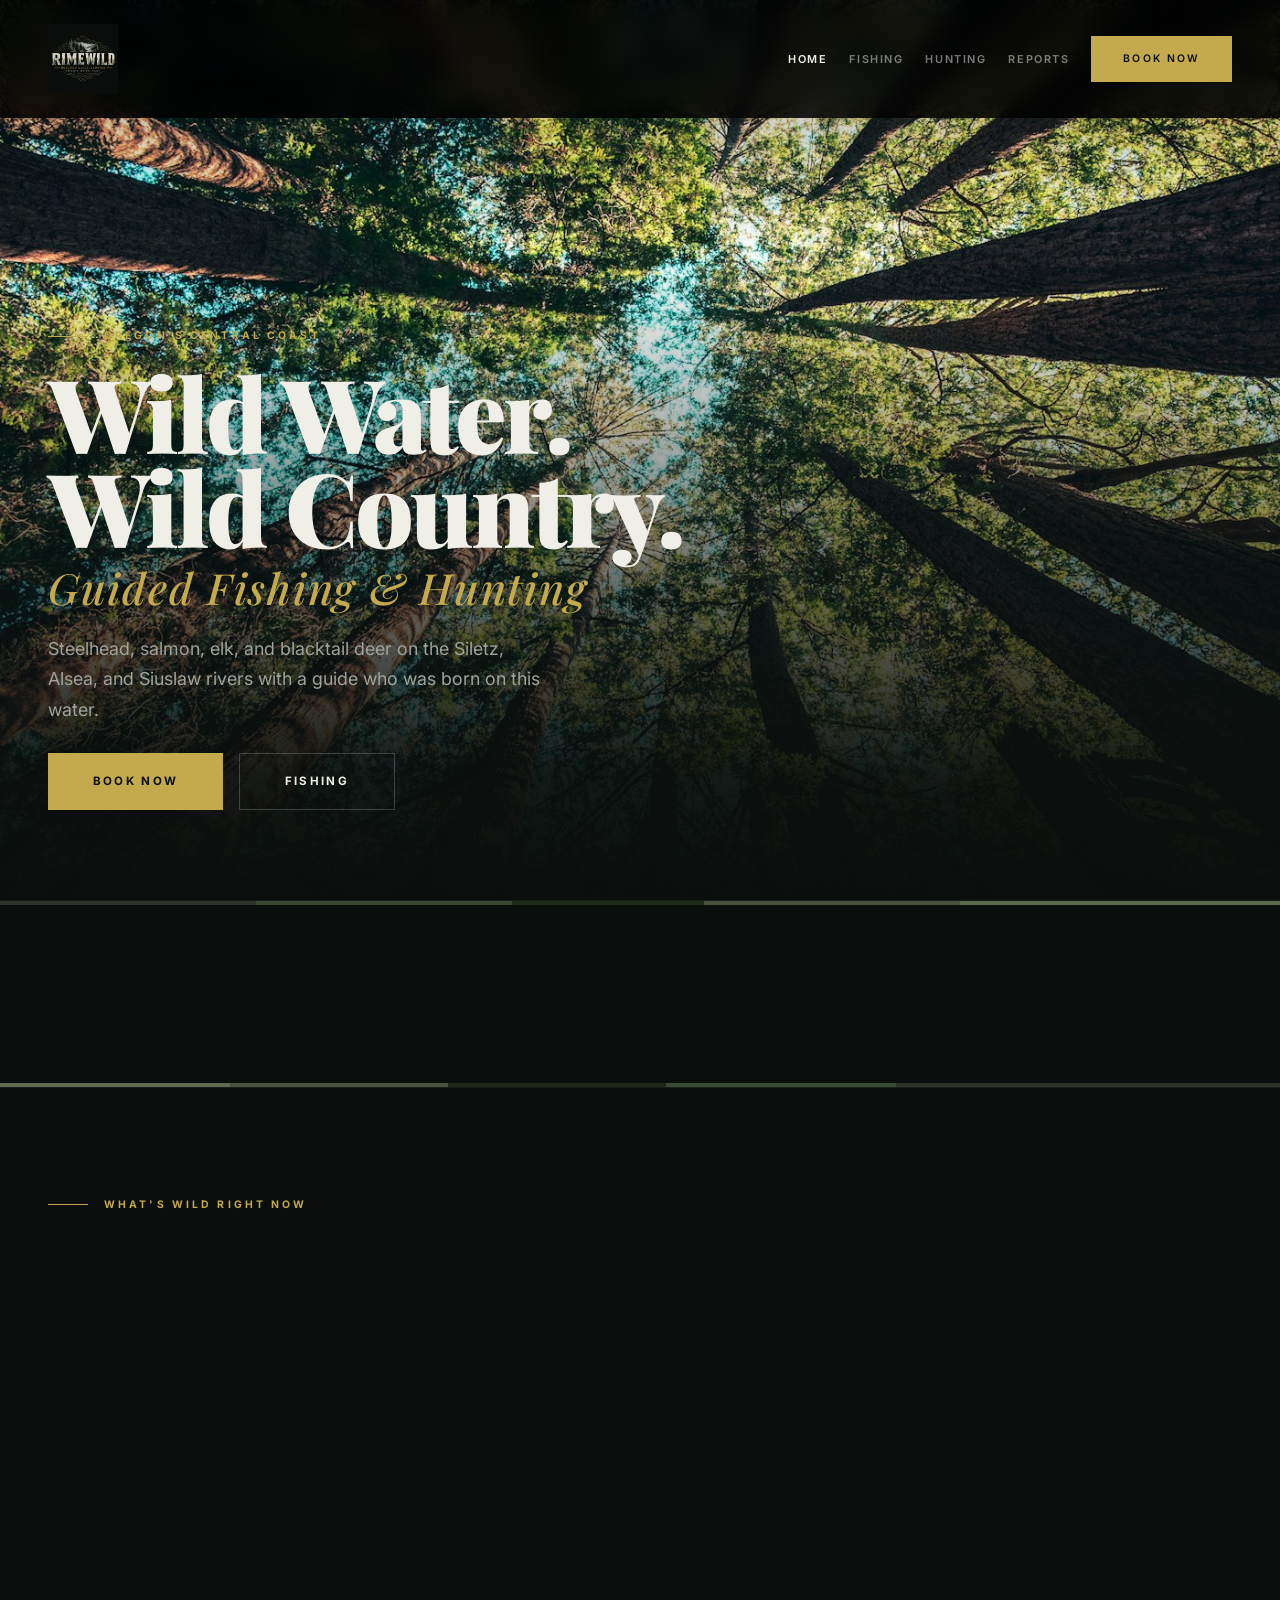
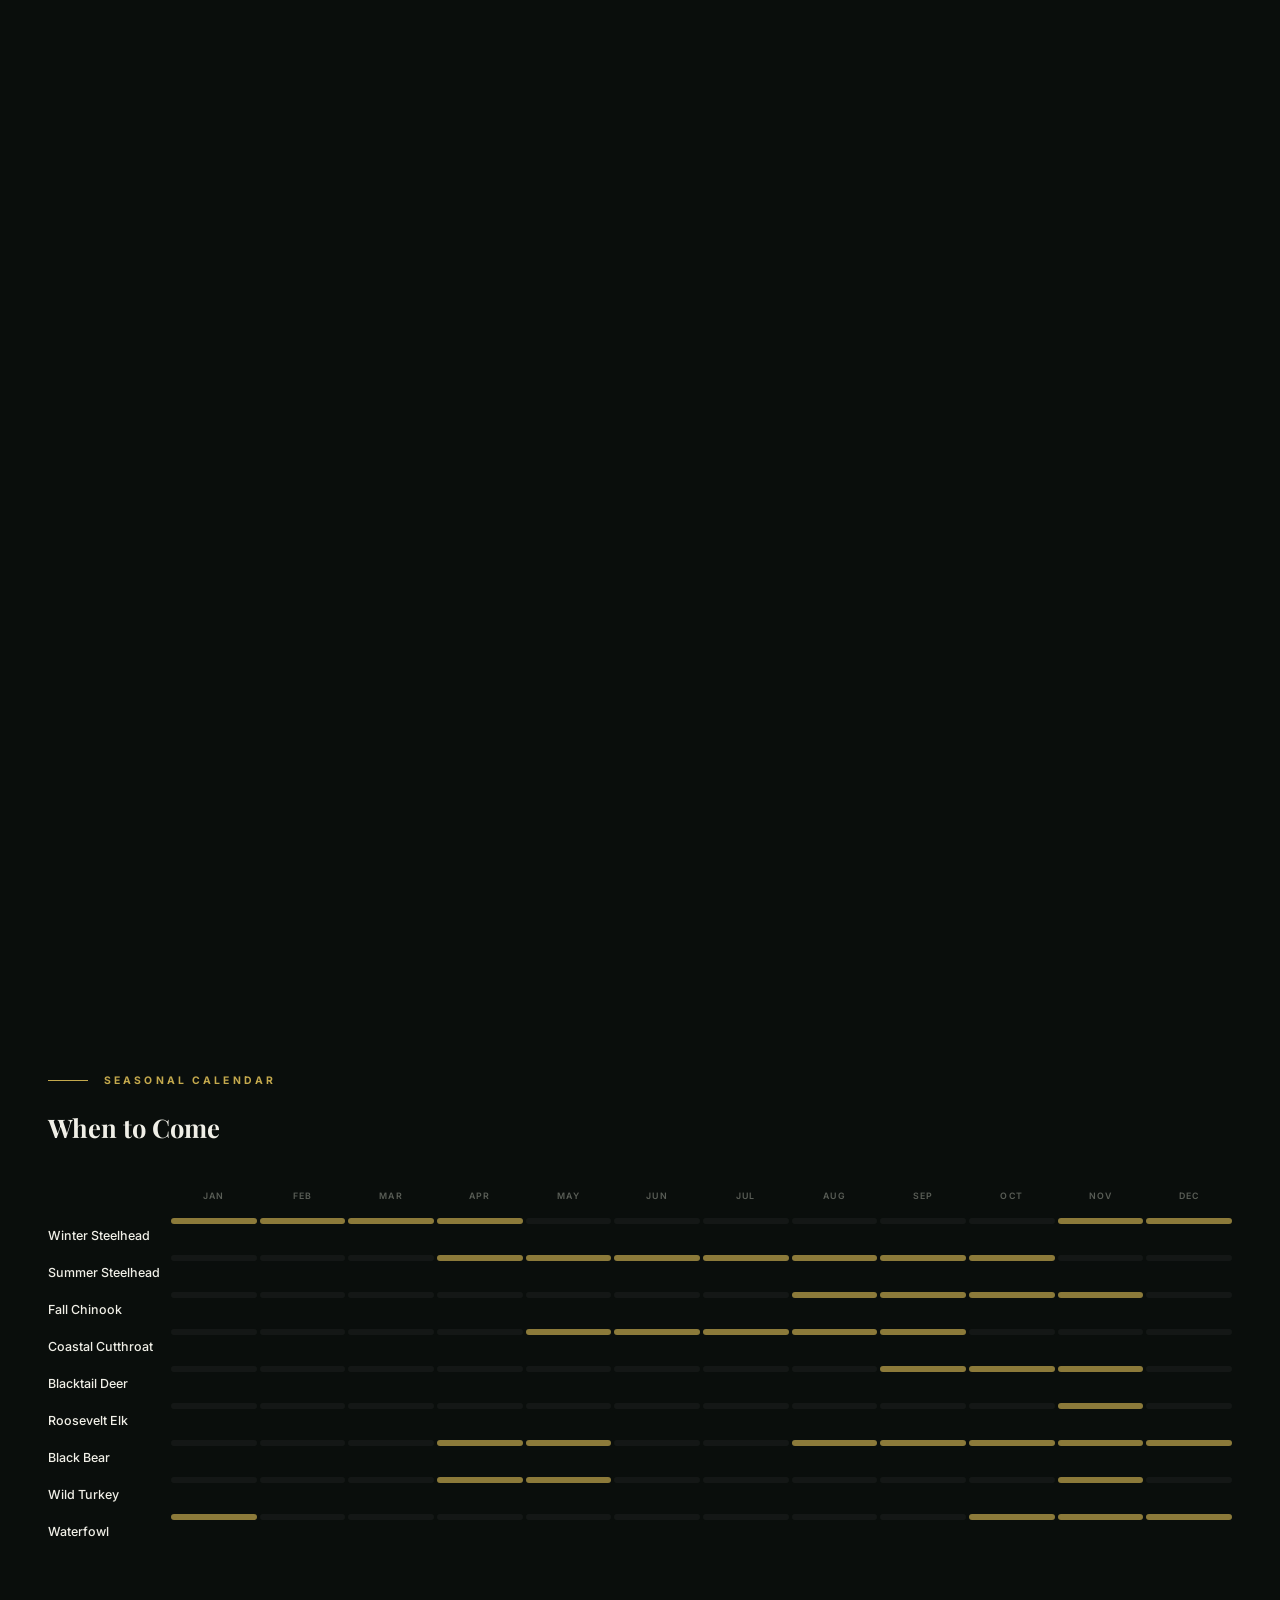
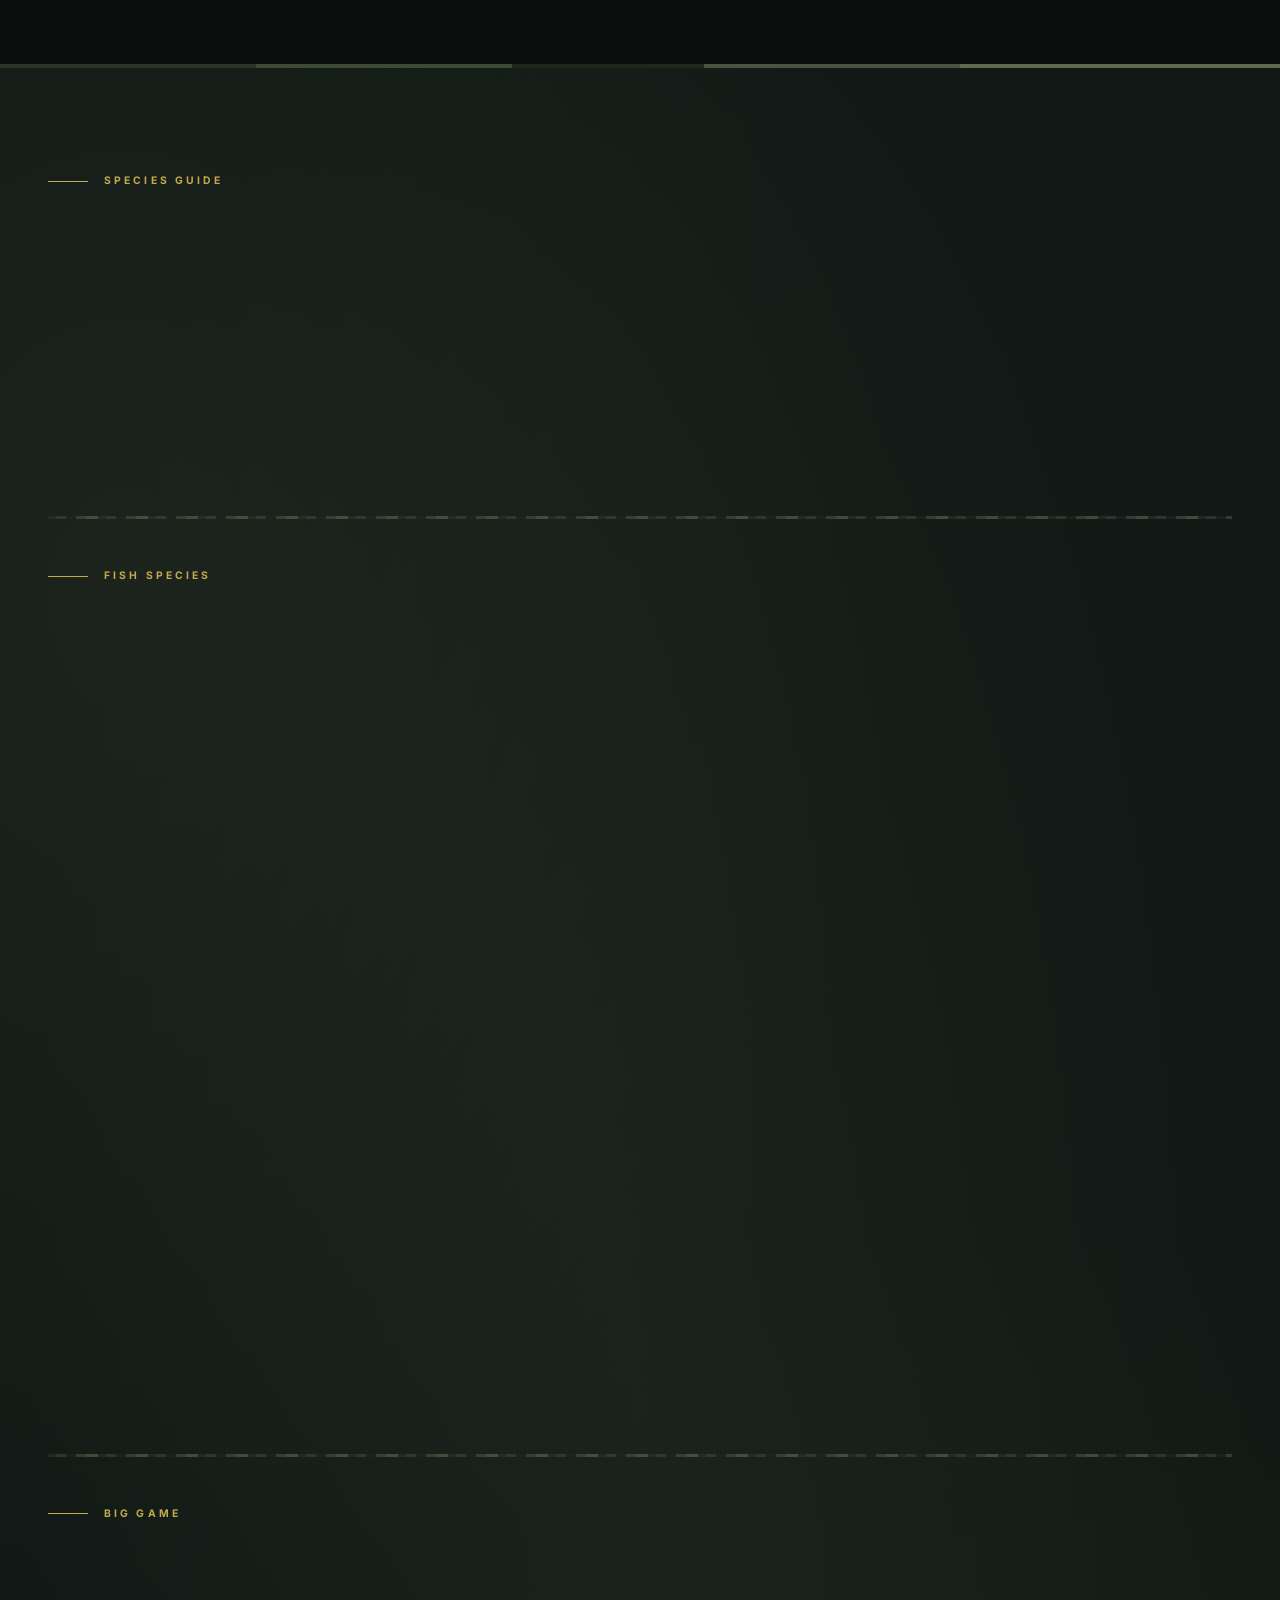
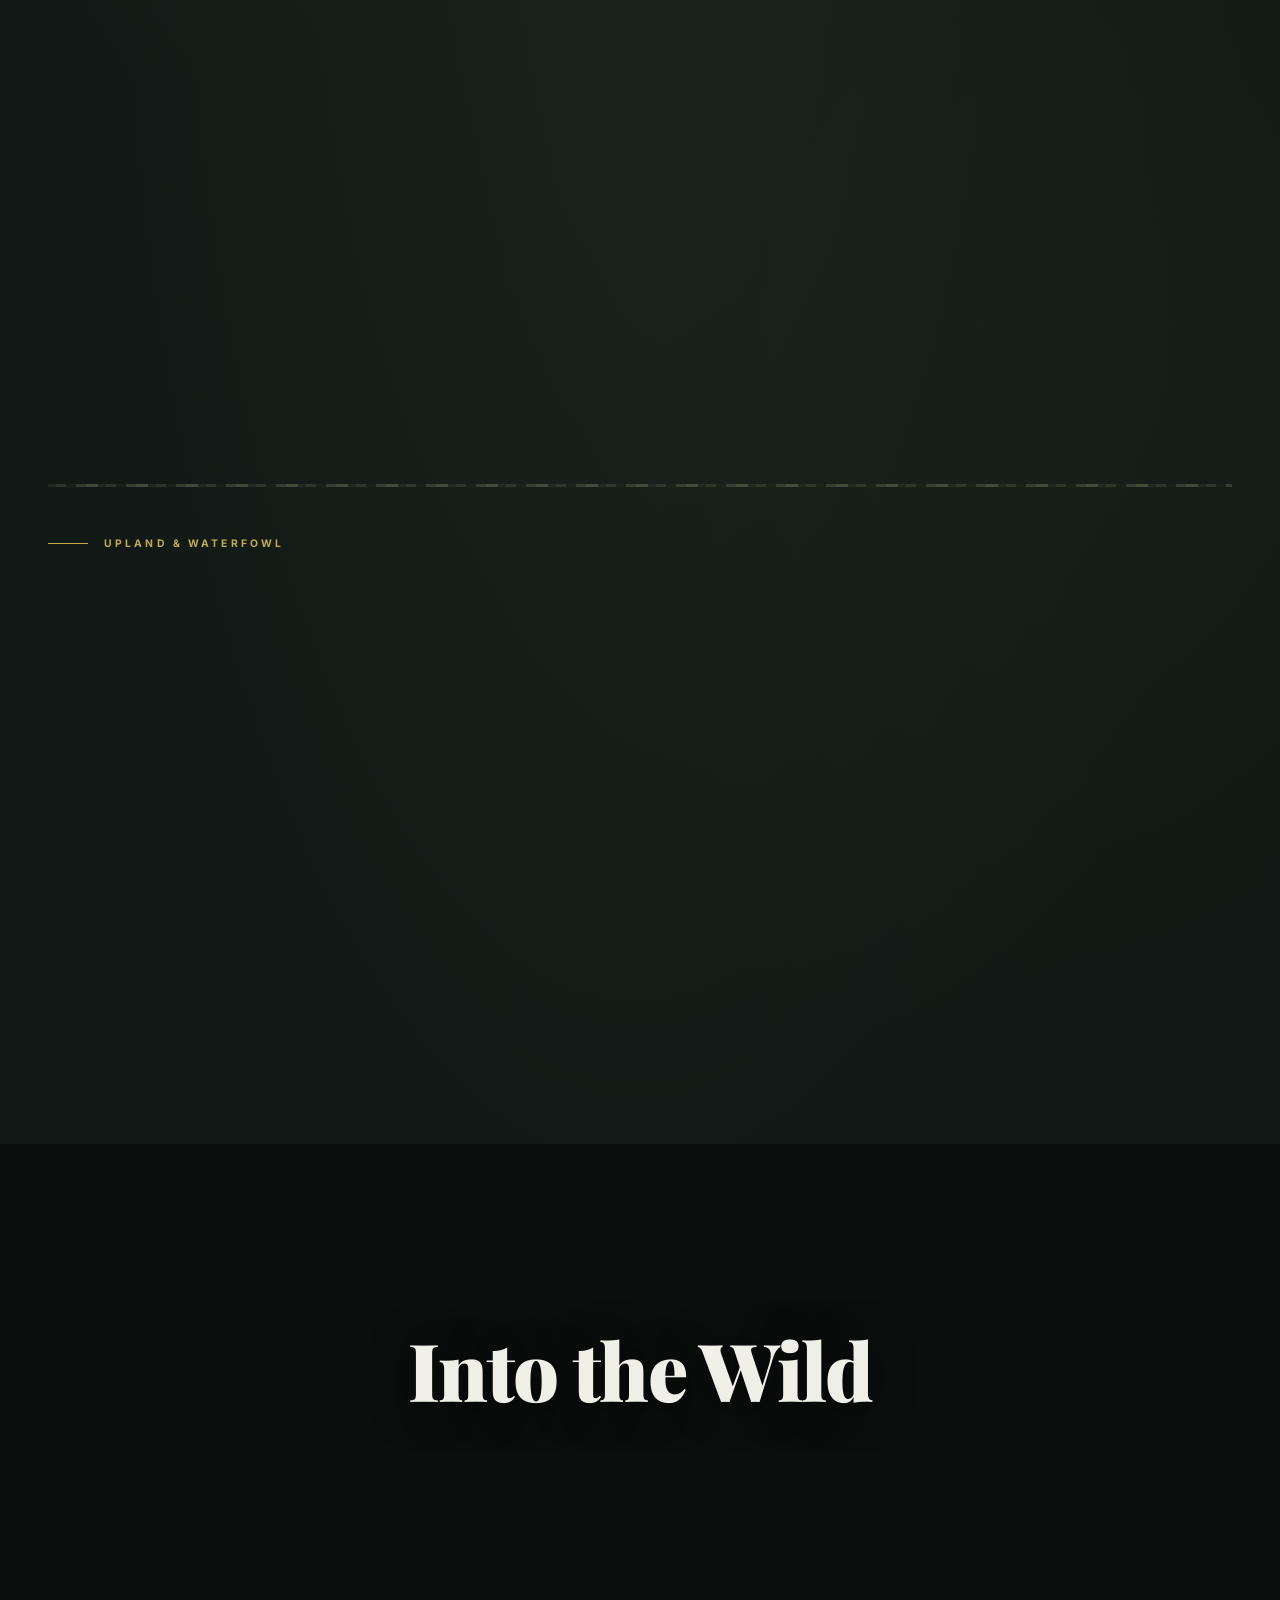
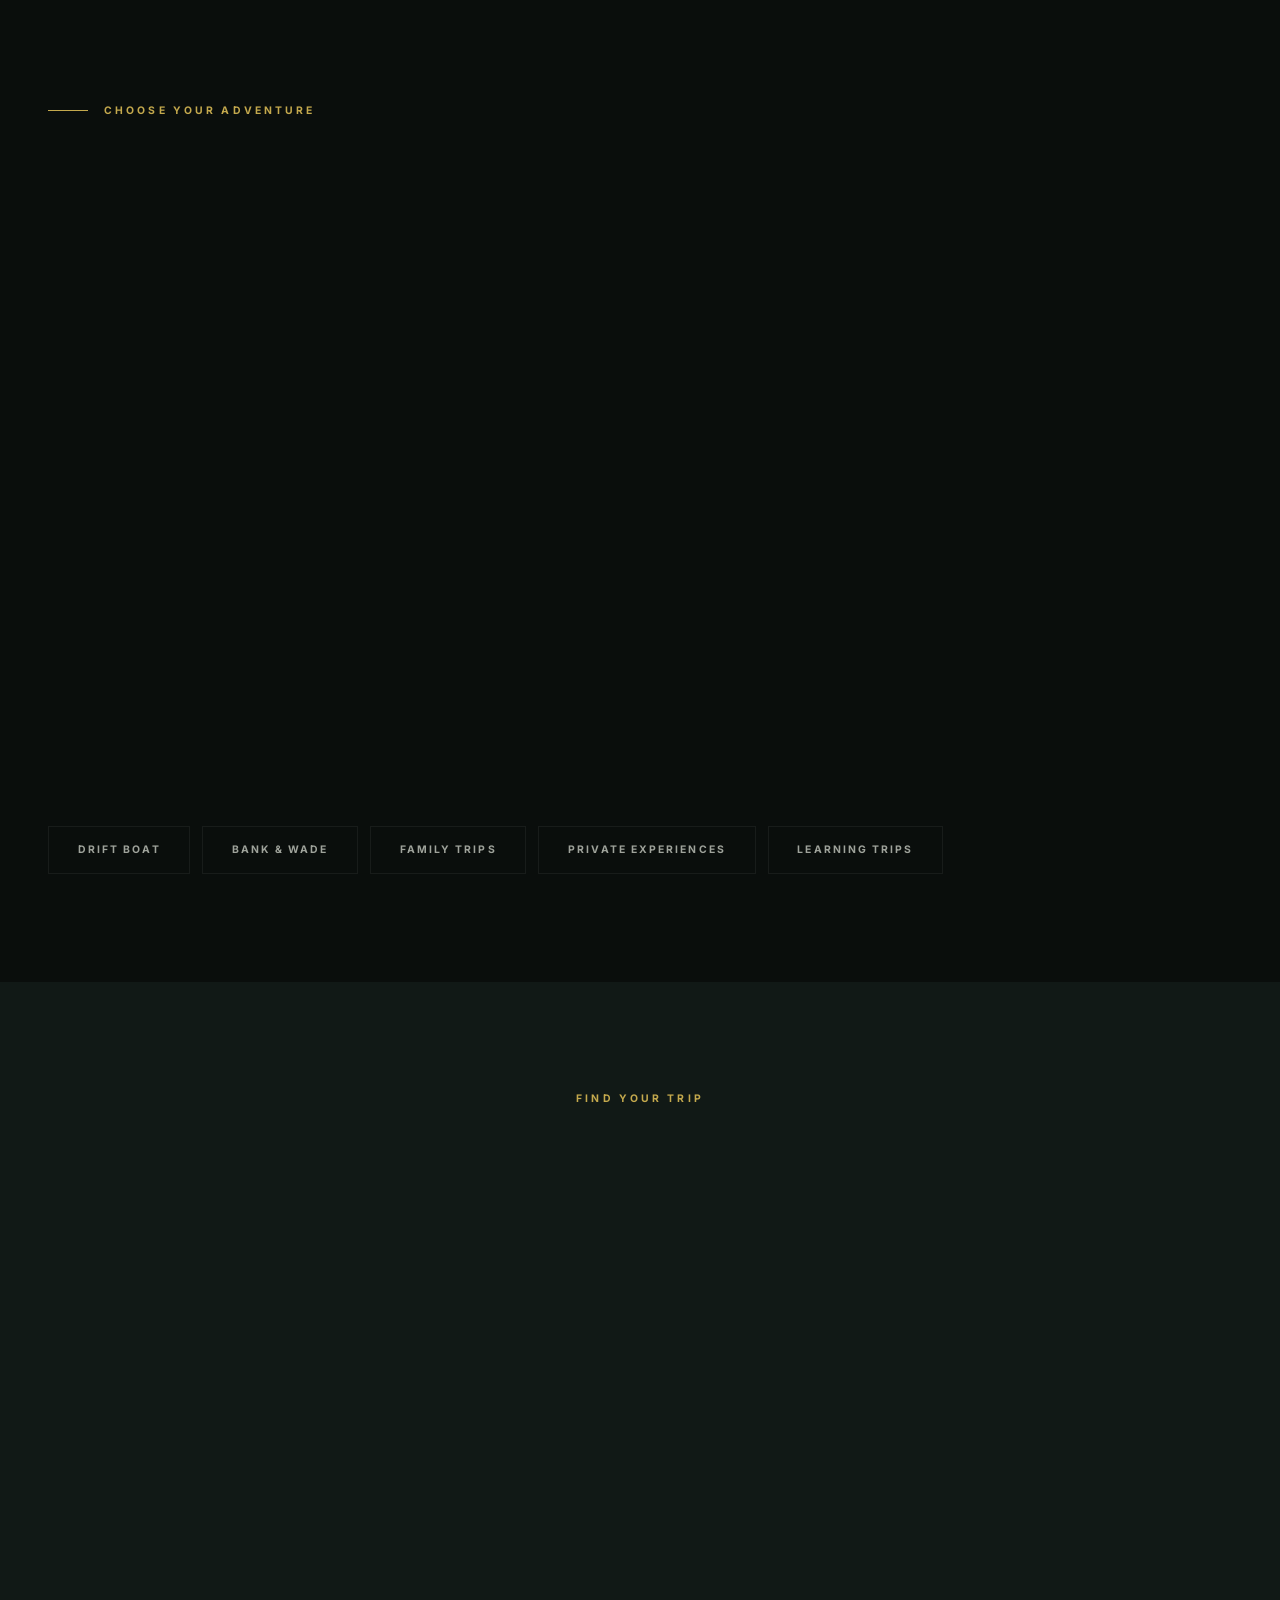
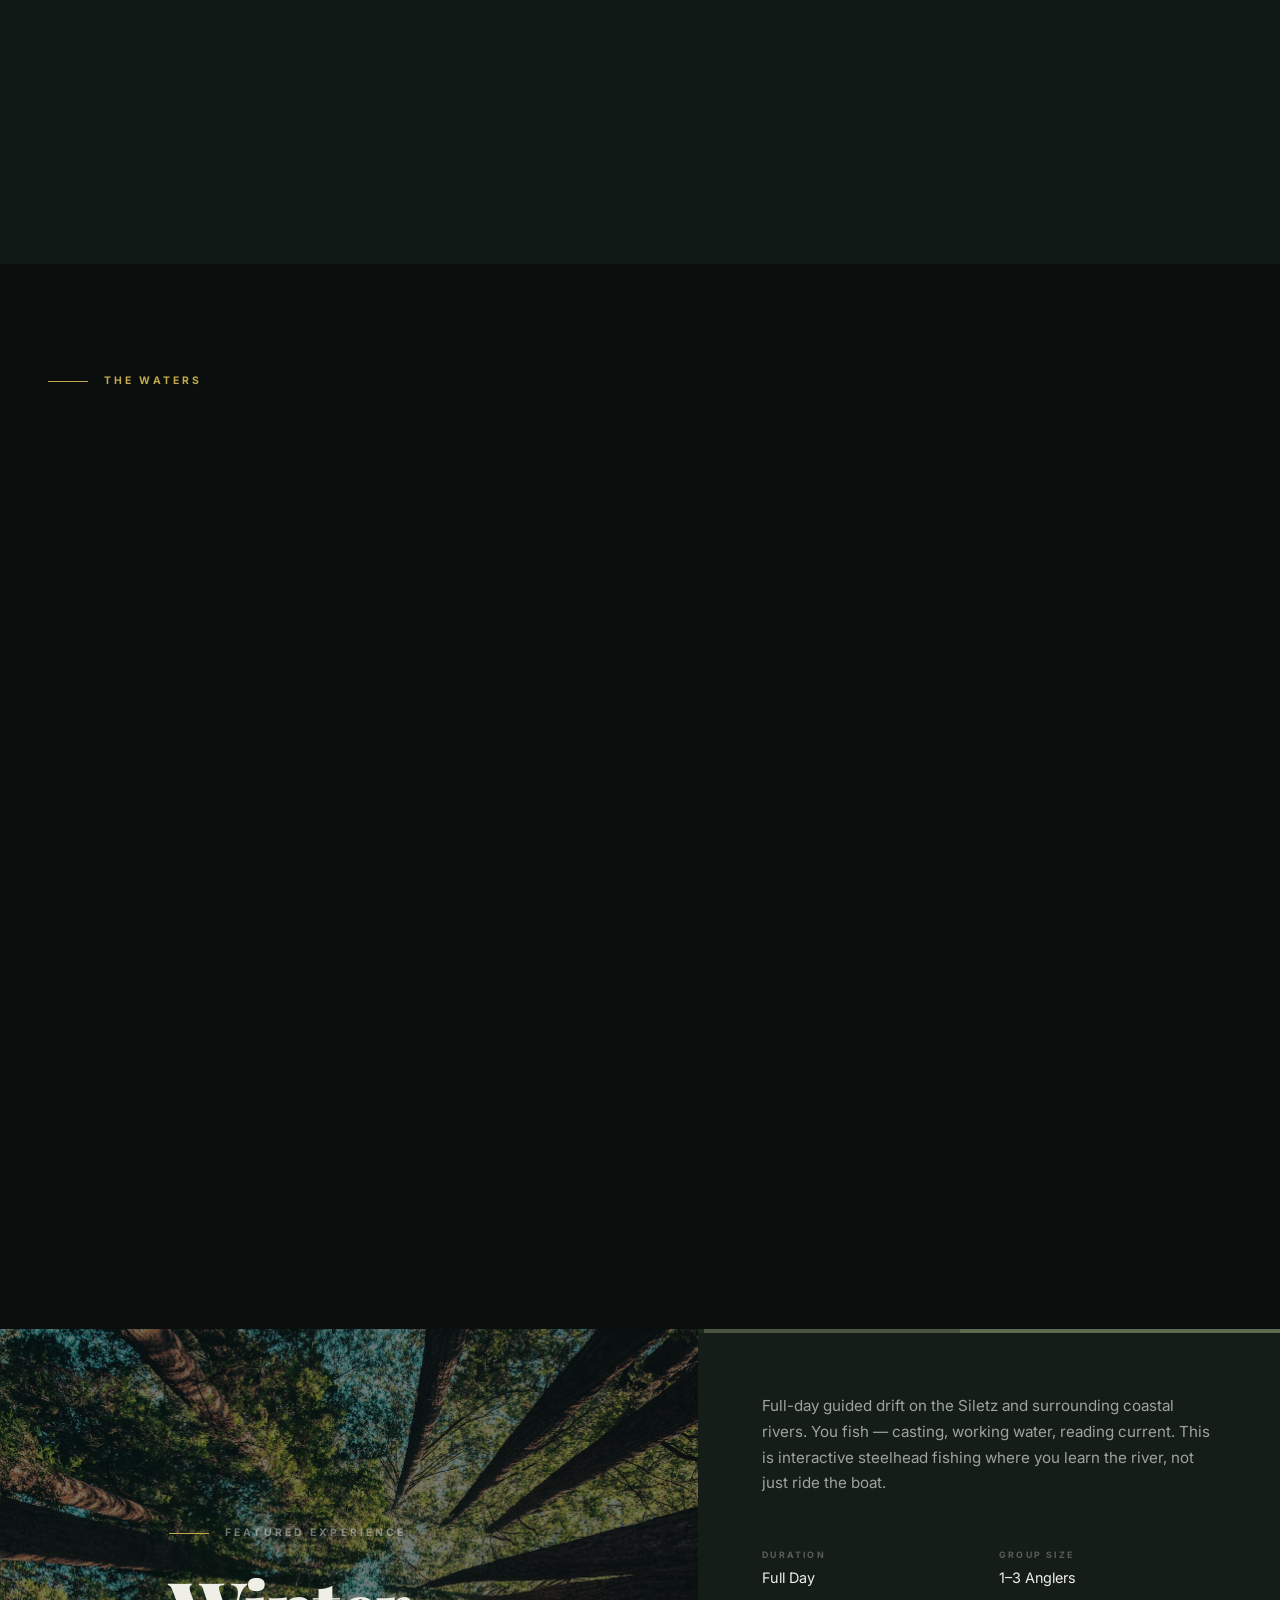
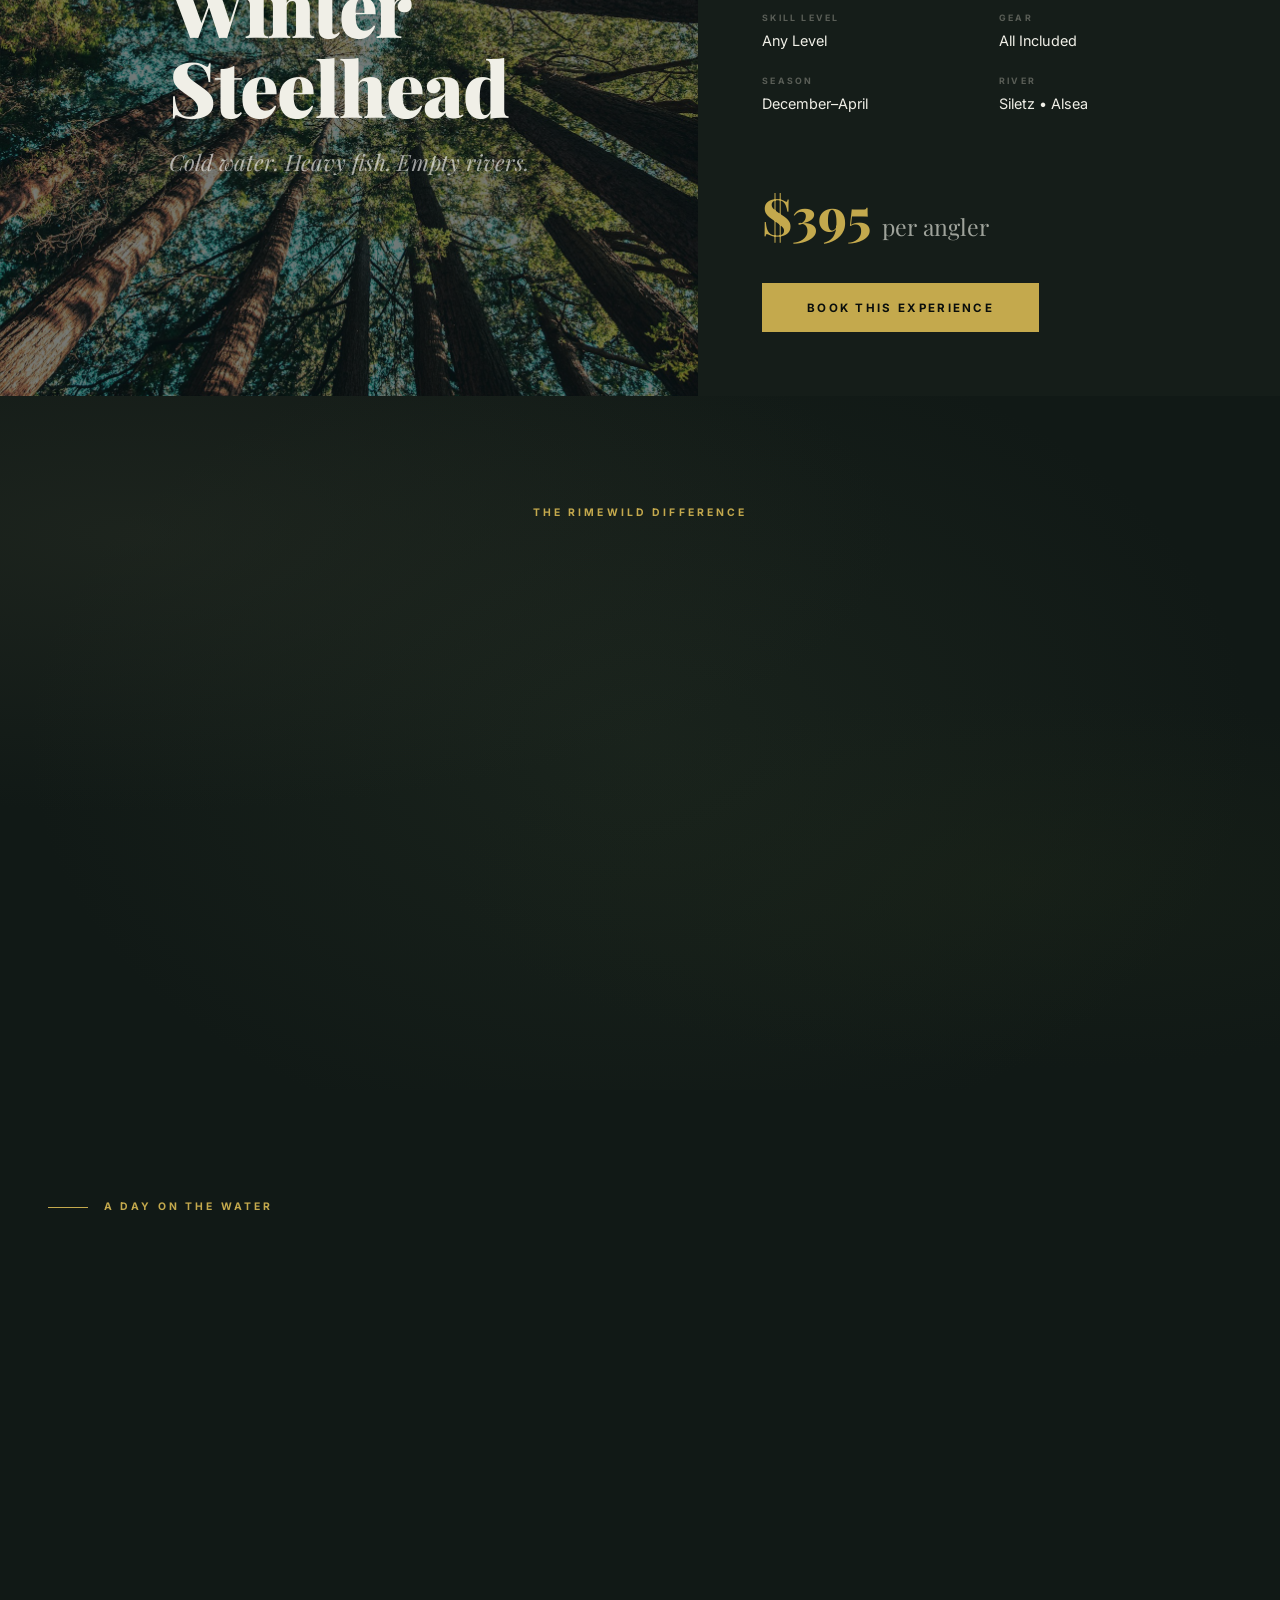
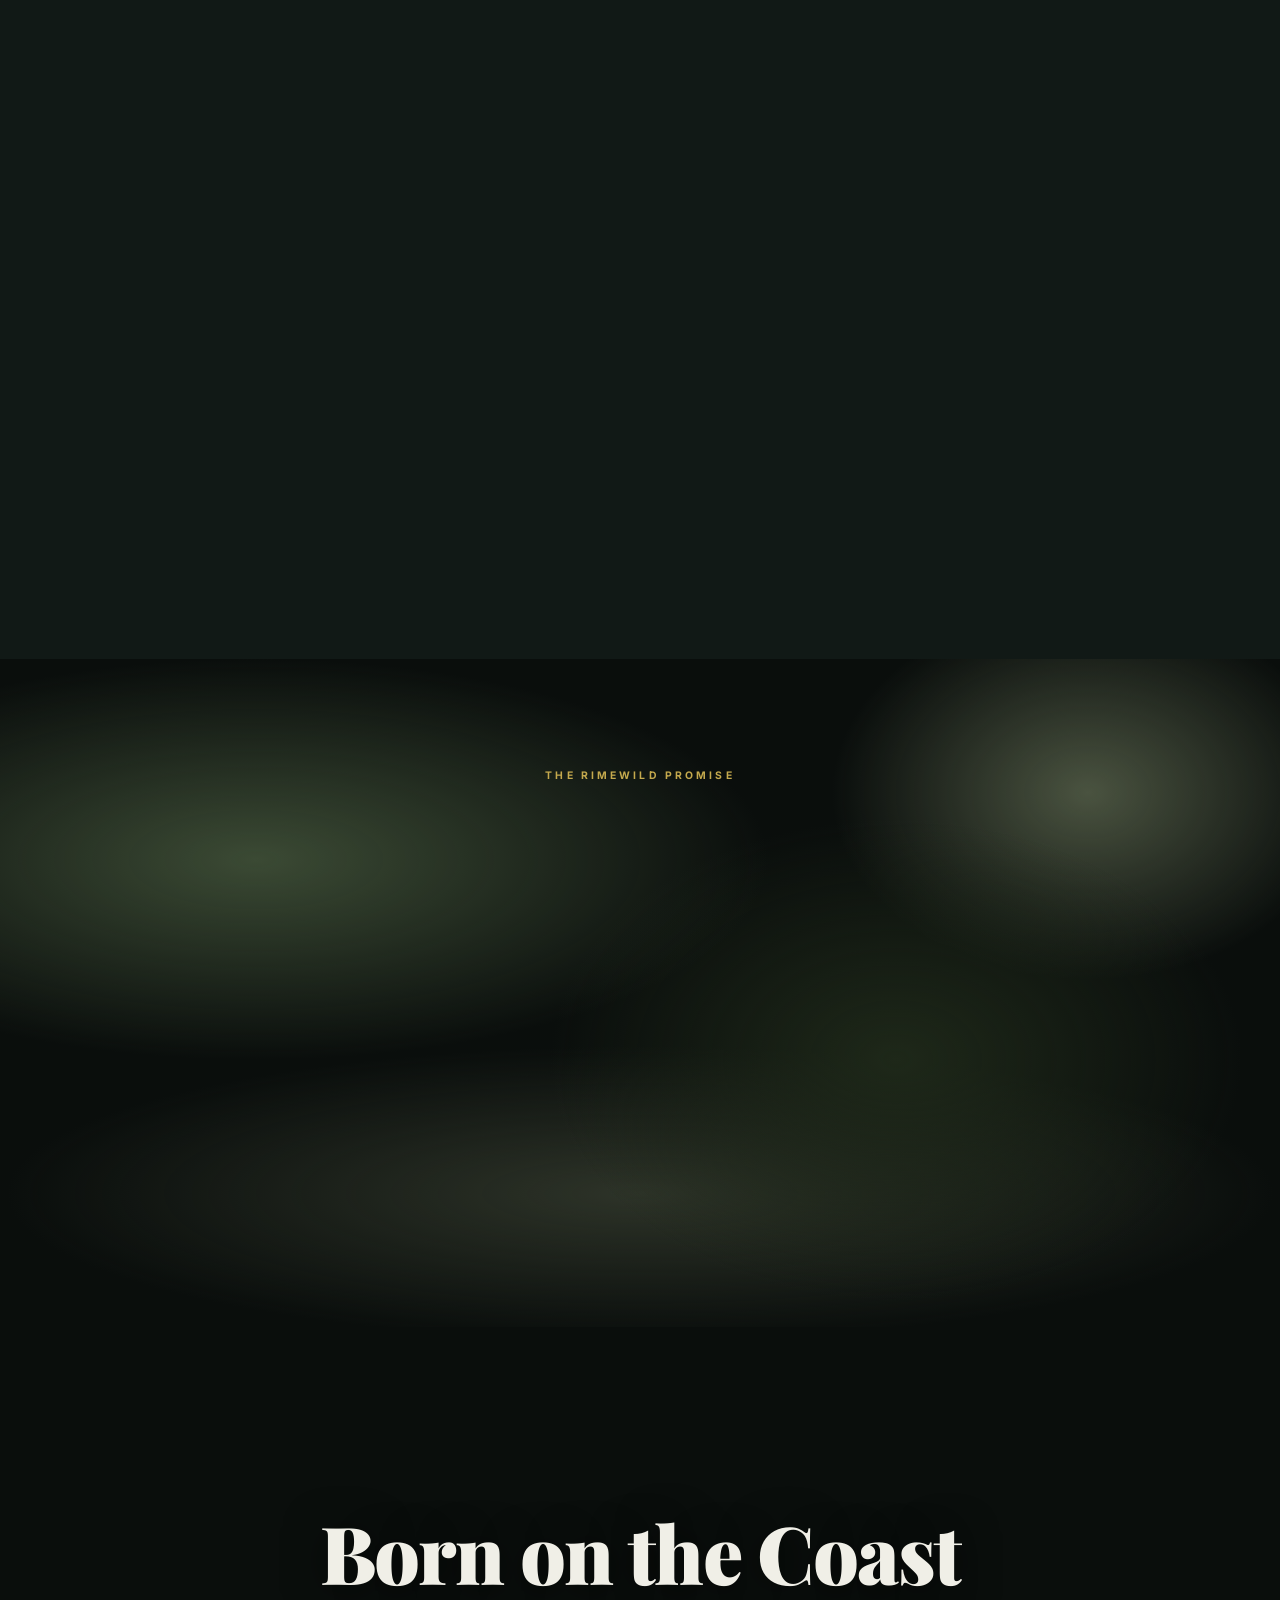
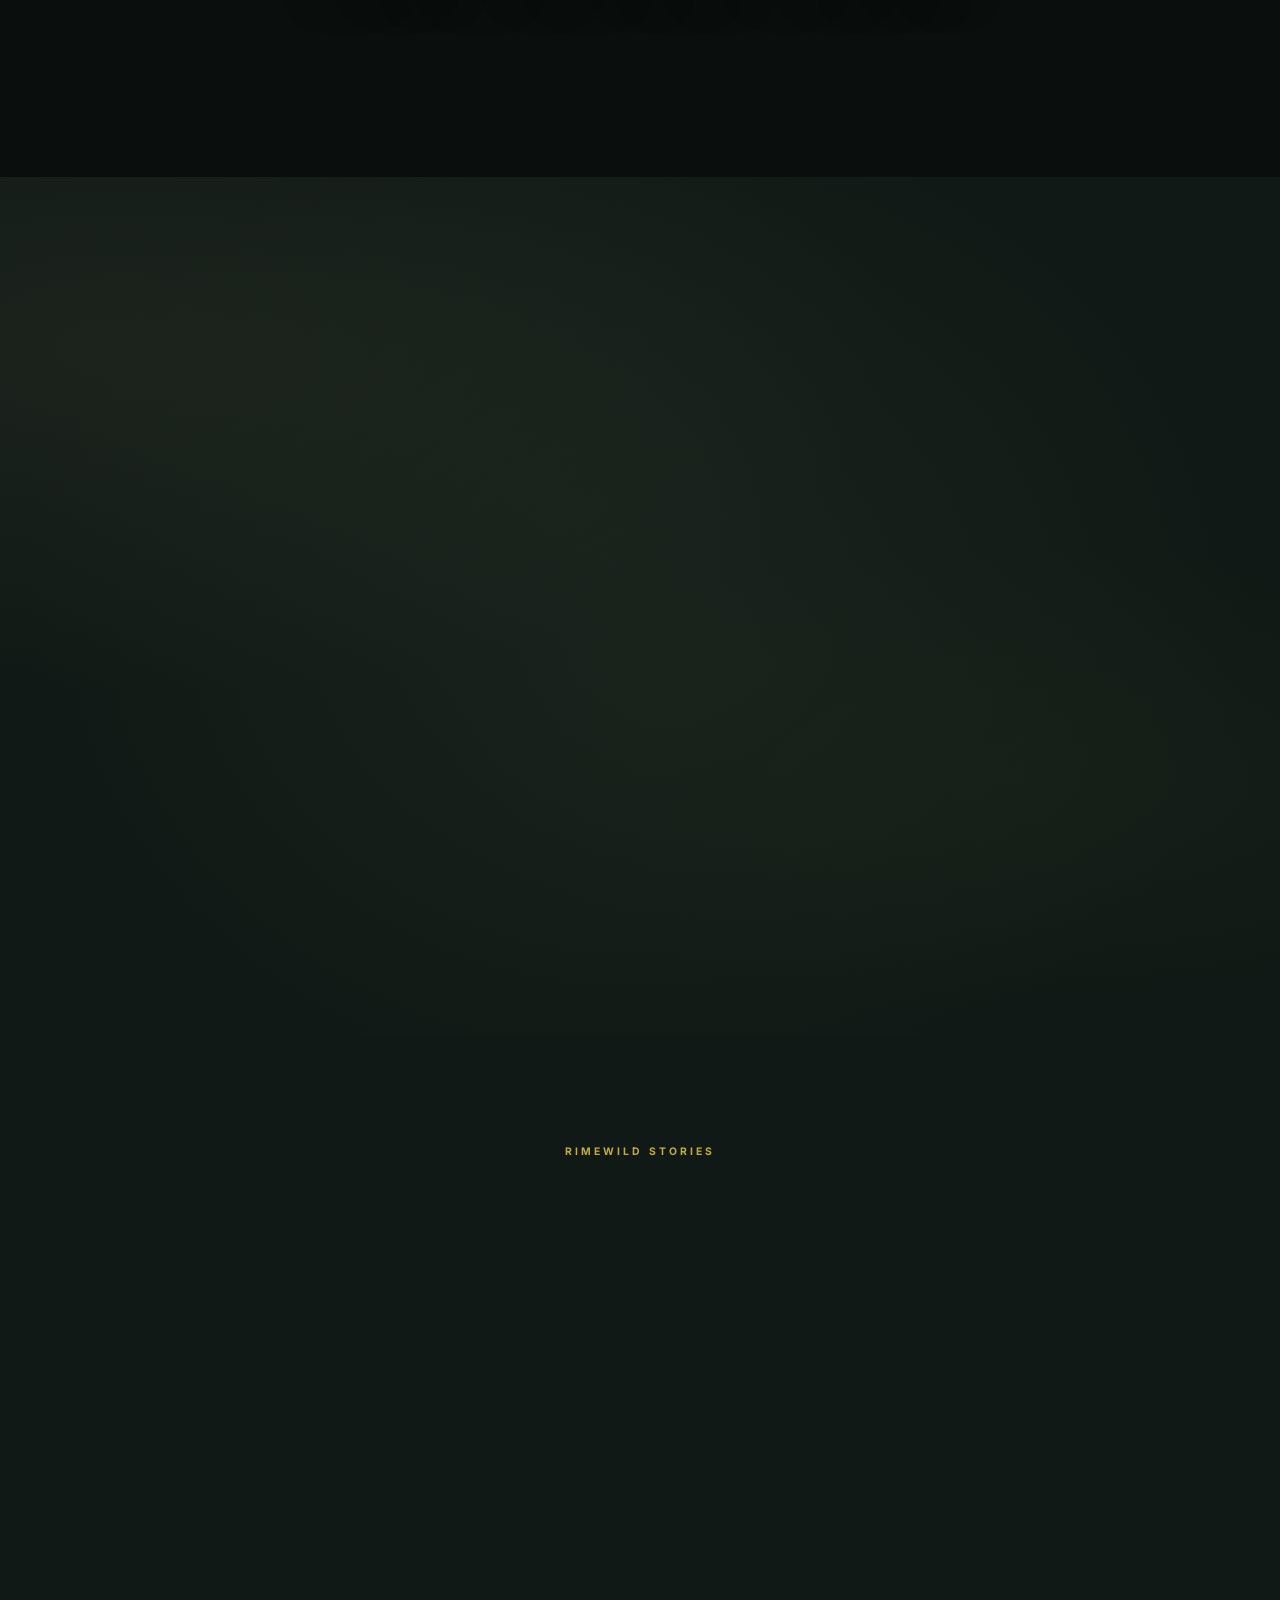
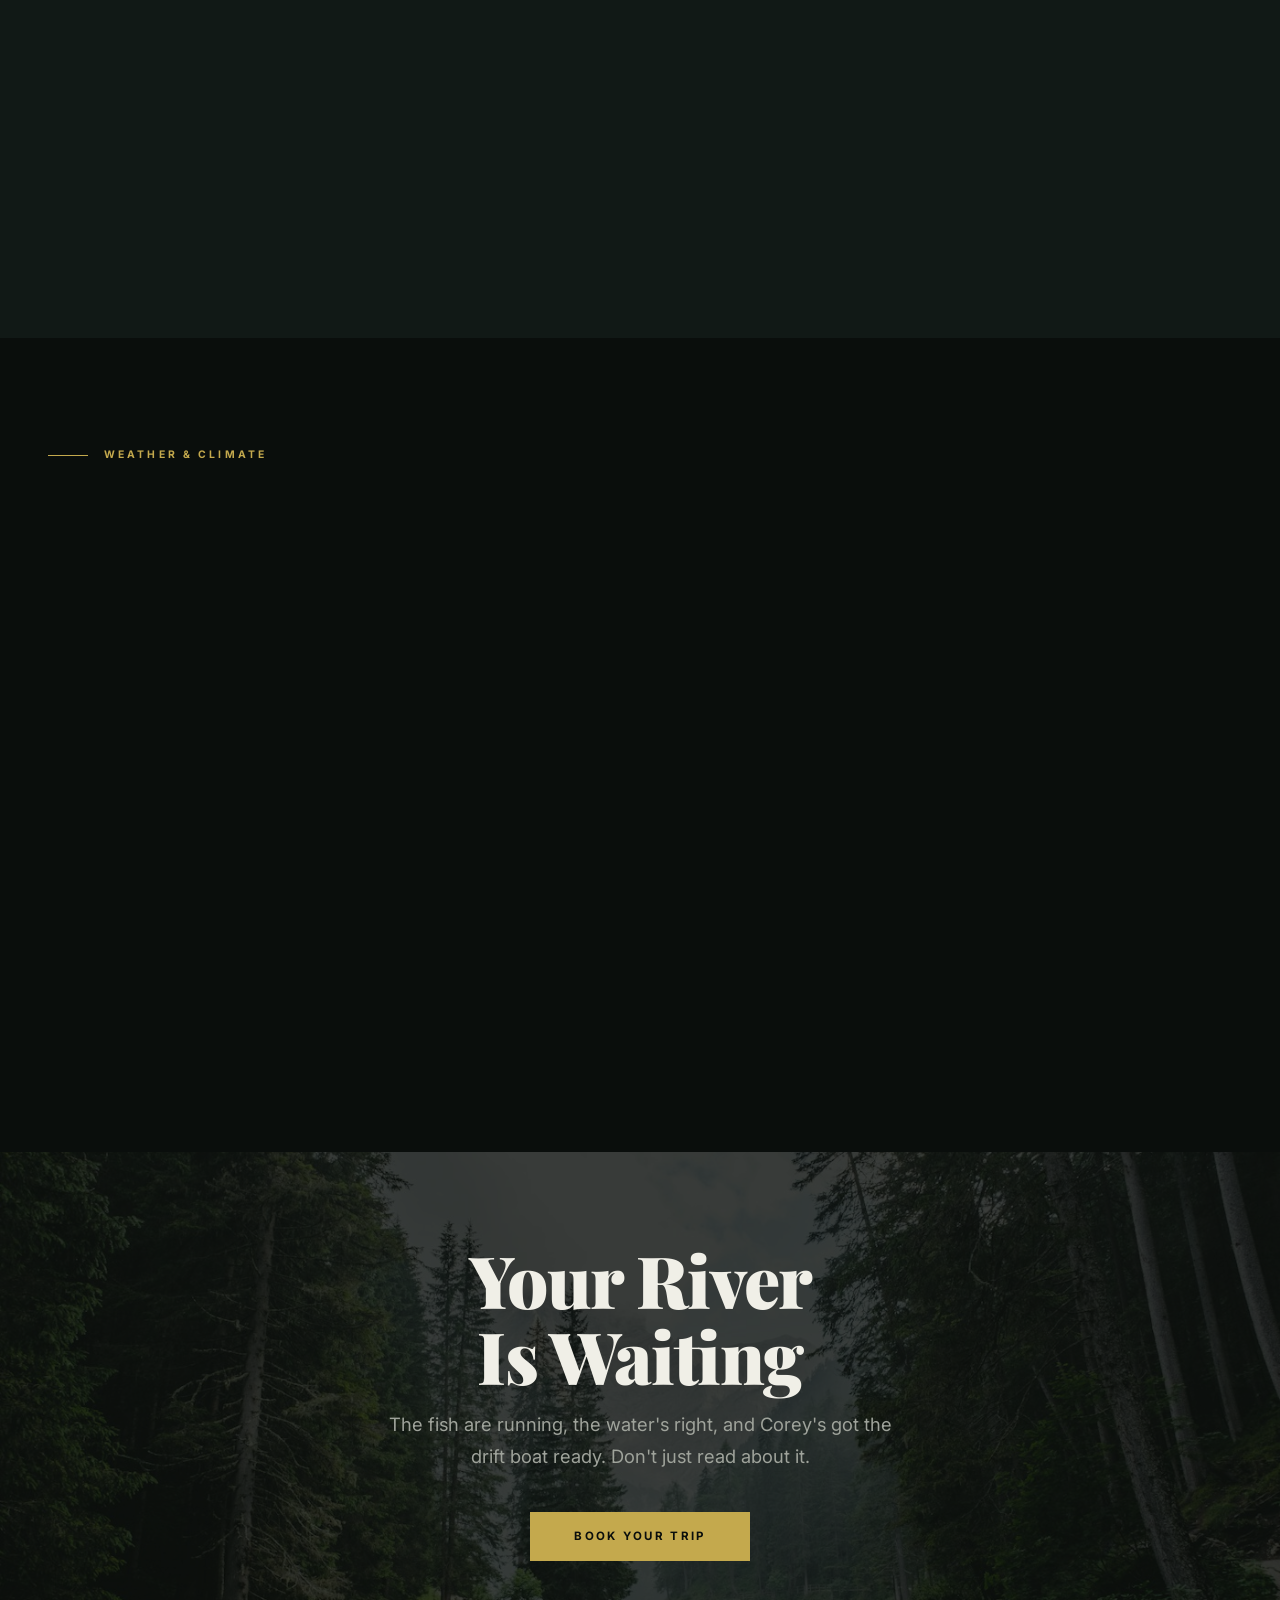
==== commit 5c5b623d: "fix: broken links, filter buttons, OG images, booking form - Fix reports.html filter button malforme" ====
--- a/index.html
+++ b/index.html
@@ -12,12 +12,12 @@
   <meta property="og:description" content="Premium guided fishing and hunting on Oregon's Central Coast. Steelhead, salmon, elk, and blacktail deer on the Siletz, Alsea, and Siuslaw rivers.">
   <meta property="og:type" content="website">
   <meta property="og:url" content="https://luckygoats33.github.io/rimewild/">
-  <meta property="og:image" content="https://luckygoats33.github.io/rimewild/assets/hero-river.jpg">
+  <meta property="og:image" content="https://luckygoats33.github.io/rimewild/assets/images/hero-river.jpg">
   <meta property="og:site_name" content="Rimewild">
   <meta name="twitter:card" content="summary_large_image">
   <meta name="twitter:title" content="Rimewild — Guided Fishing & Hunting | Oregon's Central Coast">
   <meta name="twitter:description" content="Premium guided fishing and hunting on Oregon's Central Coast. Steelhead, salmon, elk, and blacktail deer.">
-  <meta name="twitter:image" content="https://luckygoats33.github.io/rimewild/assets/hero-river.jpg">
+  <meta name="twitter:image" content="https://luckygoats33.github.io/rimewild/assets/images/hero-river.jpg">
   <meta name="geo.region" content="US-OR">
   <meta name="geo.placename" content="Lincoln City, Oregon">
   <meta name="geo.position" content="44.9582;-124.0177">
@@ -118,7 +118,7 @@
 .btn-text:hover::after{transform:translateX(4px)}
 
 /* ===== NAV ===== */
-.nav{position:fixed;top:0;left:0;right:0;z-index:100;padding:1.5rem 0;transition:all .5s;background:rgba(0,0,0,.85);backdrop-filter:blur(12px);-webkit-backdrop-filter:blur(12px)}
+.nav{position:fixed;top:0;left:0;right:0;z-index:500;padding:1.5rem 0;transition:all .5s;background:rgba(0,0,0,.85);backdrop-filter:blur(12px);-webkit-backdrop-filter:blur(12px)}
 .nav.scrolled{background:rgba(0,0,0,.97);backdrop-filter:blur(20px);-webkit-backdrop-filter:blur(20px);padding:.75rem 0;border-bottom:1px solid var(--border)}
 .nav-inner{max-width:1400px;margin:0 auto;padding-inline:clamp(20px,4vw,48px);display:flex;align-items:center;justify-content:space-between}
 .nav-logo img{height:70px;width:auto;transition:height .4s}
@@ -352,7 +352,7 @@
 .blog-card p{font-size:.85rem;color:var(--text-dim);margin:0;line-height:1.6}
 
 /* ===== BOOKING MODAL ===== */
-.booking-overlay{position:fixed;inset:0;background:rgba(0,0,0,.8);backdrop-filter:blur(8px);z-index:200;display:none;align-items:center;justify-content:center;padding:24px}
+.booking-overlay{position:fixed;inset:0;background:rgba(0,0,0,.8);backdrop-filter:blur(8px);z-index:1000;display:none;align-items:center;justify-content:center;padding:24px}
 .booking-overlay.show{display:flex}
 .booking-modal{background:var(--bg-elevated);border:1px solid var(--border);width:100%;max-width:580px;max-height:90vh;overflow-y:auto;padding:clamp(2rem,4vw,3.5rem)}
 .booking-modal h2{font-size:clamp(1.5rem,3vw,2rem);margin-bottom:.5rem}
@@ -522,7 +522,9 @@
 <main>
 <!-- HERO -->
 <section class="site-hero" id="hero">
-  <div class="site-hero-media" style="background-image:url('assets/images/hero-river.jpg')" role="img" aria-label="Oregon Central Coast river"></div>
+  <video class="site-hero-media" autoplay muted loop playsinline fetchpriority="high" poster="assets/images/hero-river.jpg" style="width:100%;height:100%;object-fit:cover">
+    <source src="assets/hero.mp4" type="video/mp4">
+  </video>
   <div class="site-hero-overlay"></div>
   <div class="site-hero-content">
     <p class="eyebrow">Oregon's Central Coast</p>
@@ -688,7 +690,7 @@
     <h2 class="big-title reveal">Rimewild<br>Country</h2>
     <p class="subtitle reveal" style="margin-bottom:3rem">Central Oregon Coast rivers from the headwaters of the Coast Range to the tidal estuaries.</p>
     <div class="rivers-grid reveal">
-      <div class="river-card" onclick="location.href='rivers.html'">
+      <div class="river-card" onclick="location.href='rivers.html#siletz'">
         <div class="river-card-visual-wrap"><div class="river-card-visual" style="background-image:url('assets/images/oregon-river.jpg')"></div></div>
         <div class="river-card-body">
           <div class="river-card-species">Steelhead &bull; Chinook &bull; Cutthroat</div>
@@ -696,7 +698,7 @@
           <p>67 miles of Coast Range water. The Siletz is Rimewild's home river &mdash; winter steelhead runs from December through April make it one of the most productive fisheries on the Oregon coast.</p>
         </div>
       </div>
-      <div class="river-card" onclick="location.href='rivers.html'">
+      <div class="river-card" onclick="location.href='rivers.html#alsea'">
         <div class="river-card-visual-wrap"><div class="river-card-visual" style="background-image:url('assets/images/river-canyon.jpg')"></div></div>
         <div class="river-card-body">
           <div class="river-card-species">Chinook &bull; Steelhead &bull; Cutthroat</div>
@@ -704,7 +706,7 @@
           <p>Running from the Coast Range to Waldport, the Alsea delivers strong fall chinook runs and excellent bank access for all skill levels.</p>
         </div>
       </div>
-      <div class="river-card" onclick="location.href='rivers.html'">
+      <div class="river-card" onclick="location.href='rivers.html#siuslaw'">
         <div class="river-card-visual-wrap"><div class="river-card-visual" style="background-image:url('assets/images/foggy-forest.jpg')"></div></div>
         <div class="river-card-body">
           <div class="river-card-species">Chinook &bull; Coho &bull; Steelhead</div>
@@ -712,7 +714,7 @@
           <p>The Siuslaw winds through dense coastal forest near Florence. Quieter than the Siletz, with fewer boats and more wildlife.</p>
         </div>
       </div>
-      <div class="river-card" onclick="location.href='rivers.html'">
+      <div class="river-card" onclick="location.href='rivers.html#yaquina'">
         <div class="river-card-visual-wrap"><div class="river-card-visual" style="background-image:url('assets/images/drift-boat.jpg')"></div></div>
         <div class="river-card-body">
           <div class="river-card-species">Chinook &bull; Steelhead &bull; Bay Species</div>
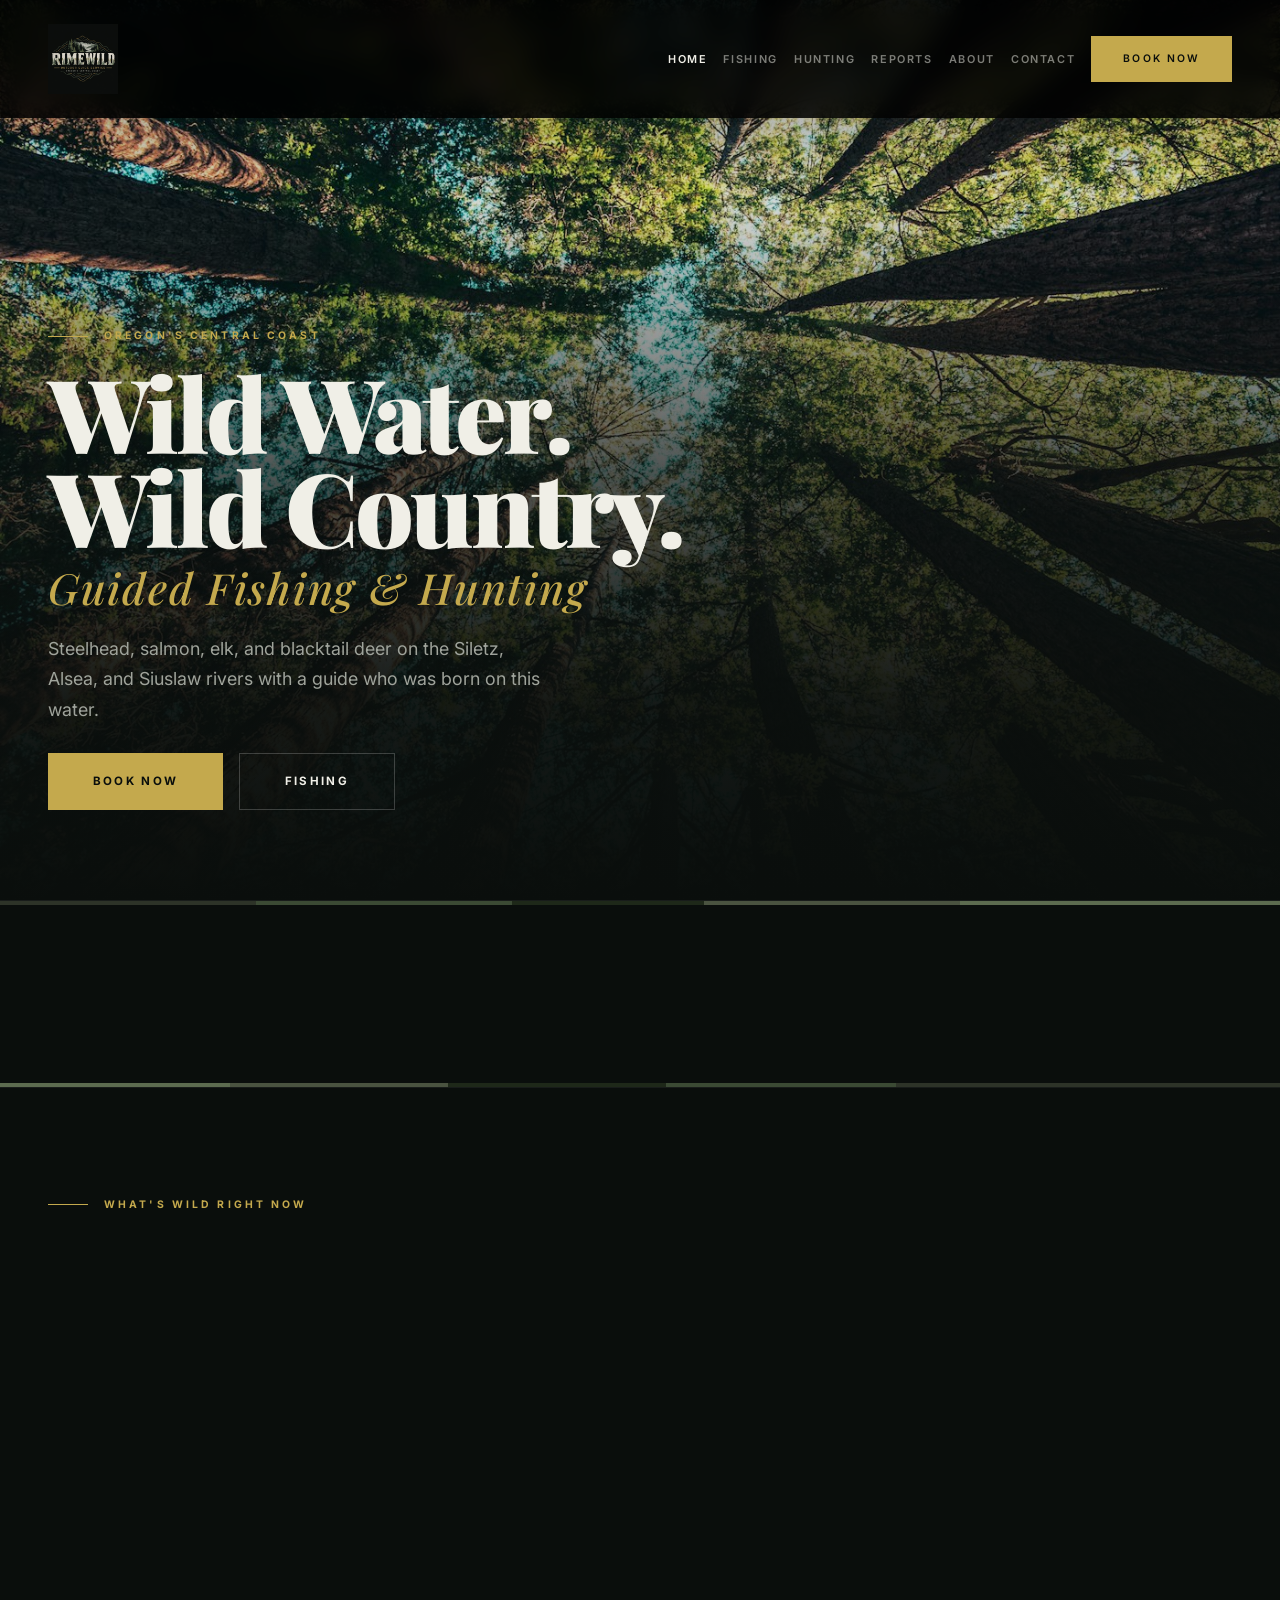
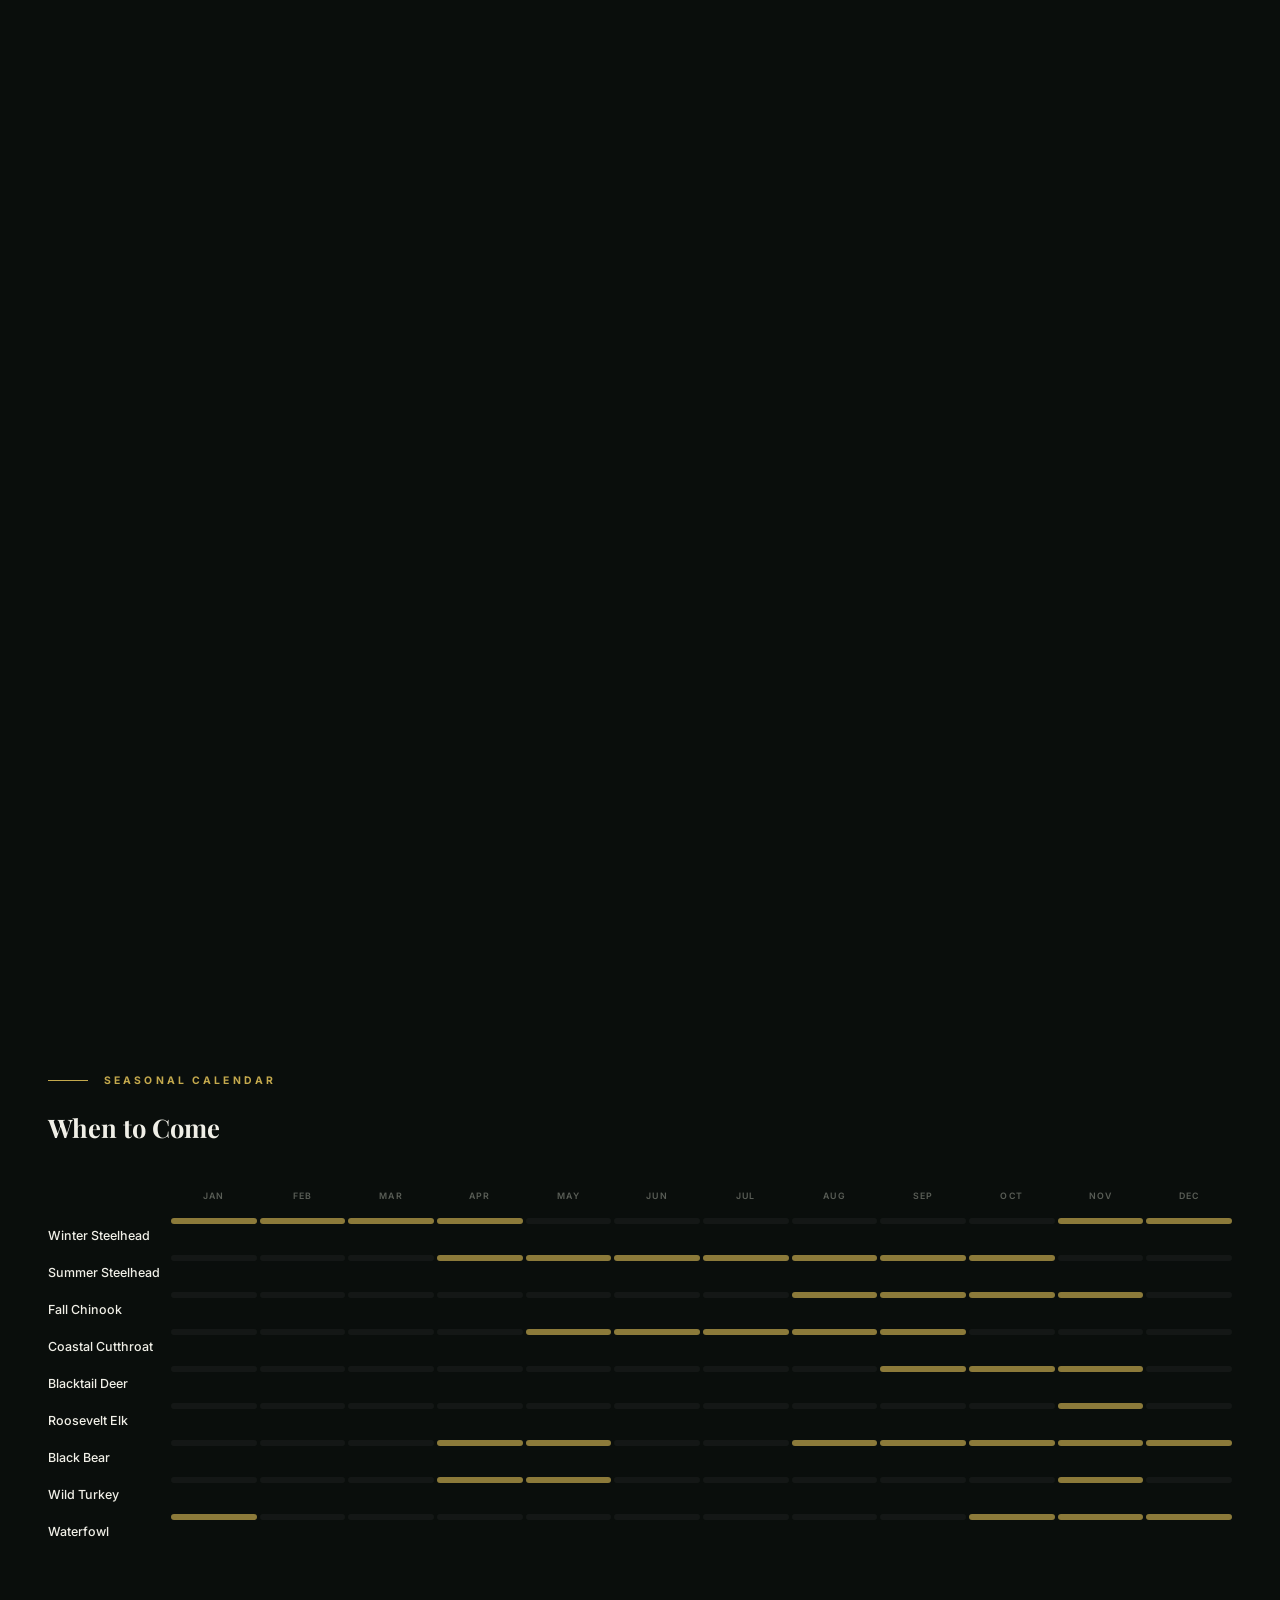
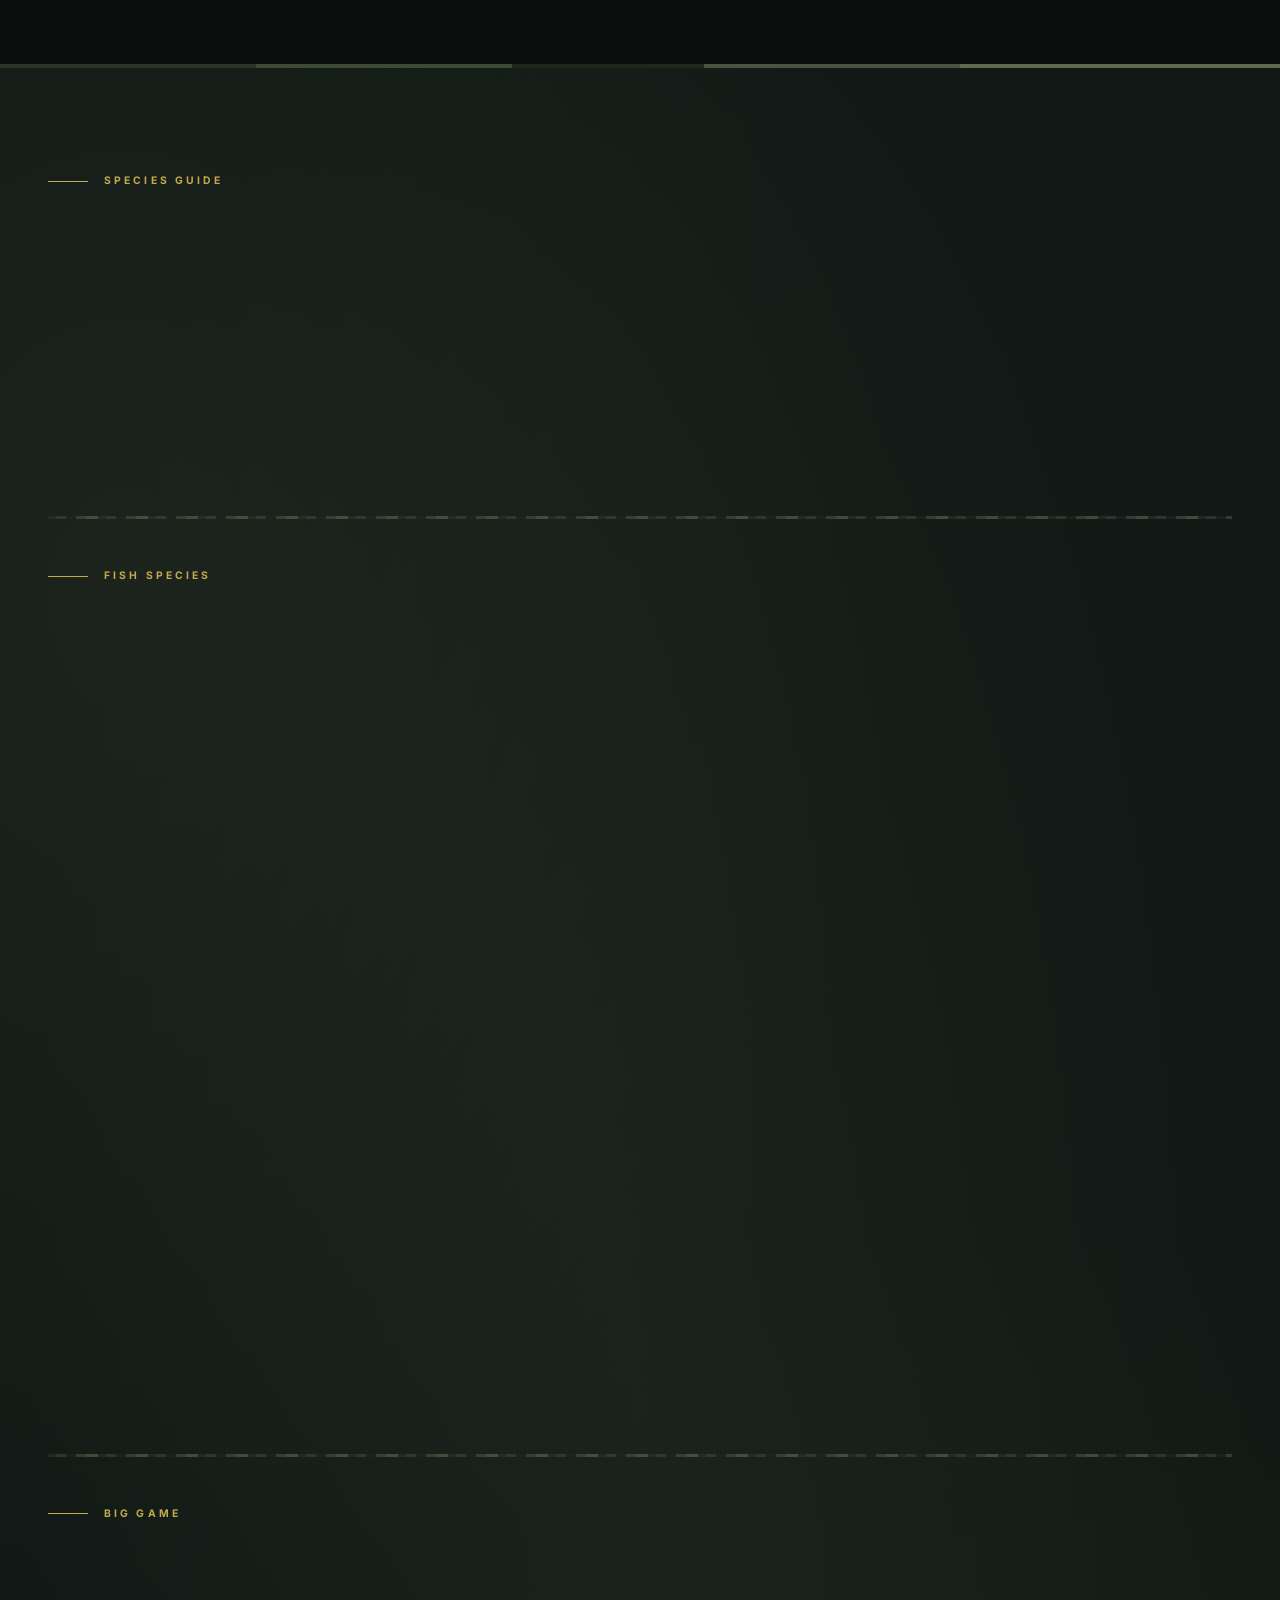
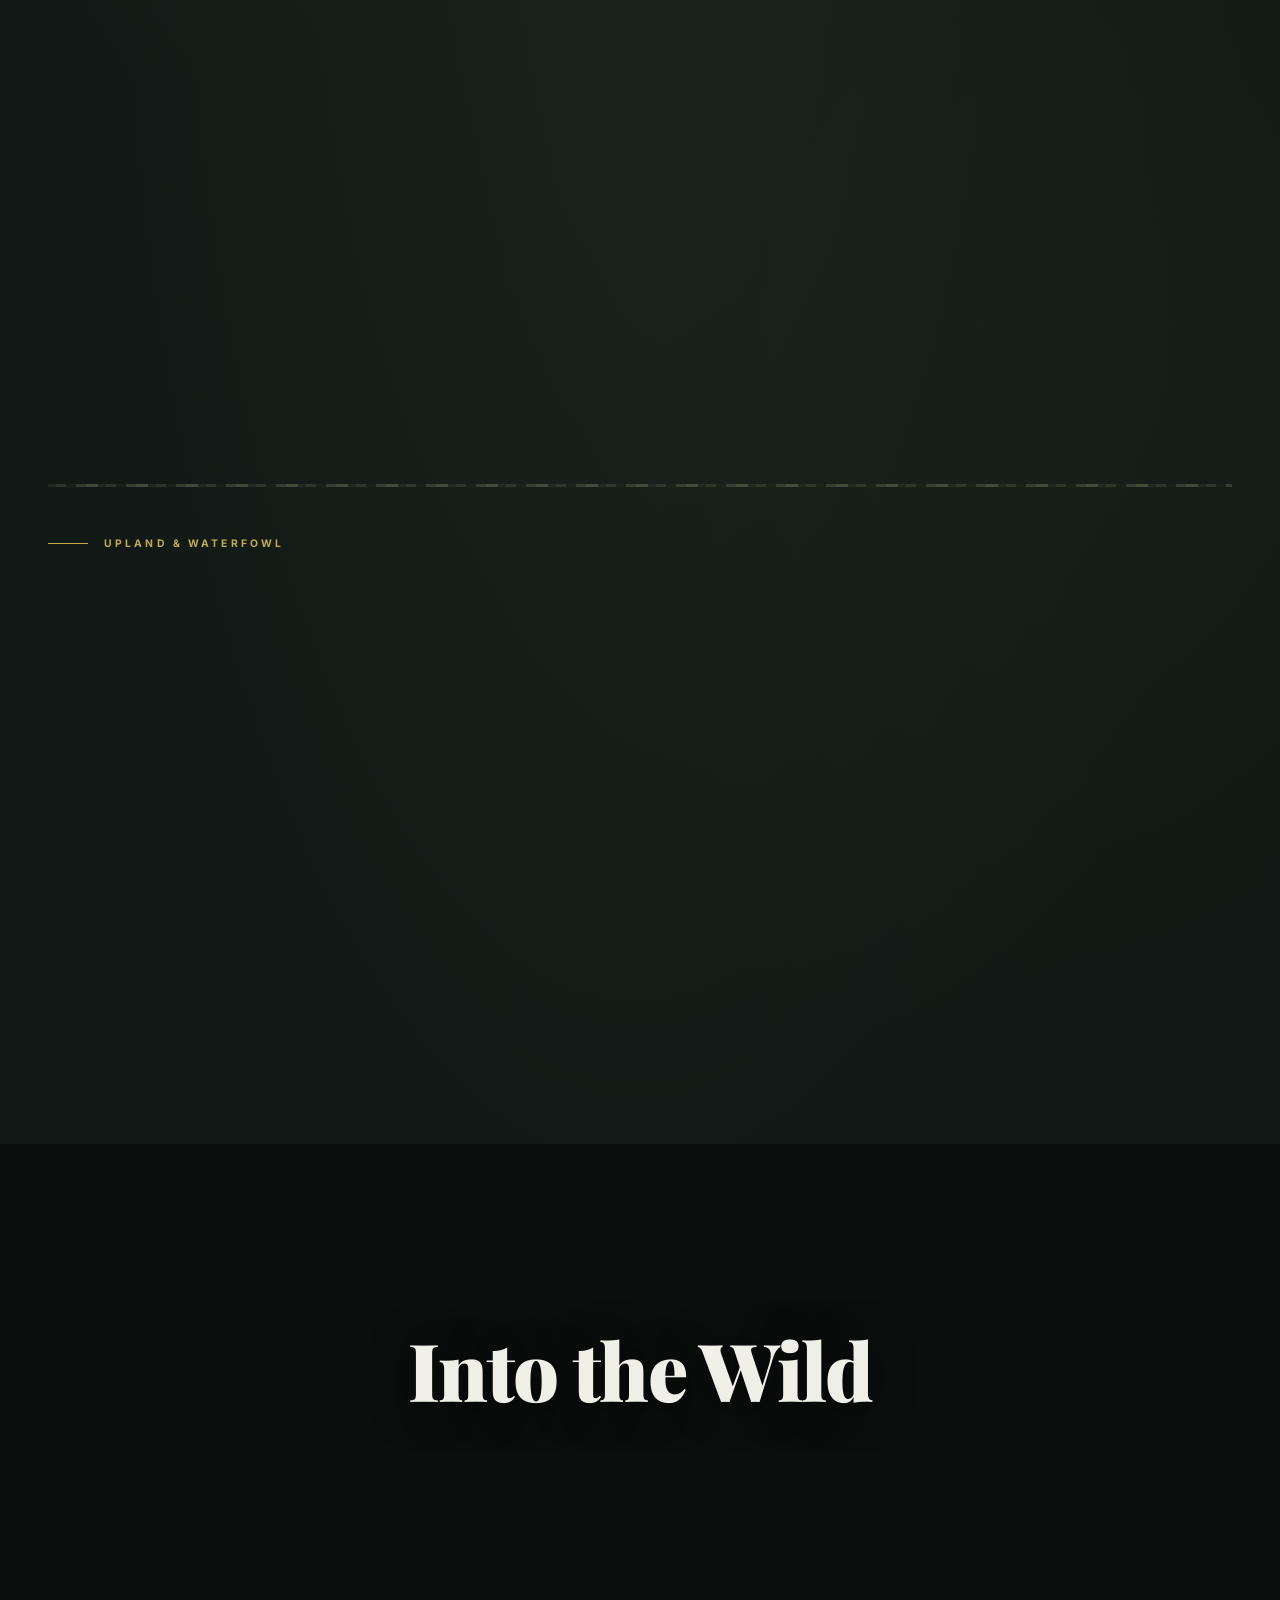
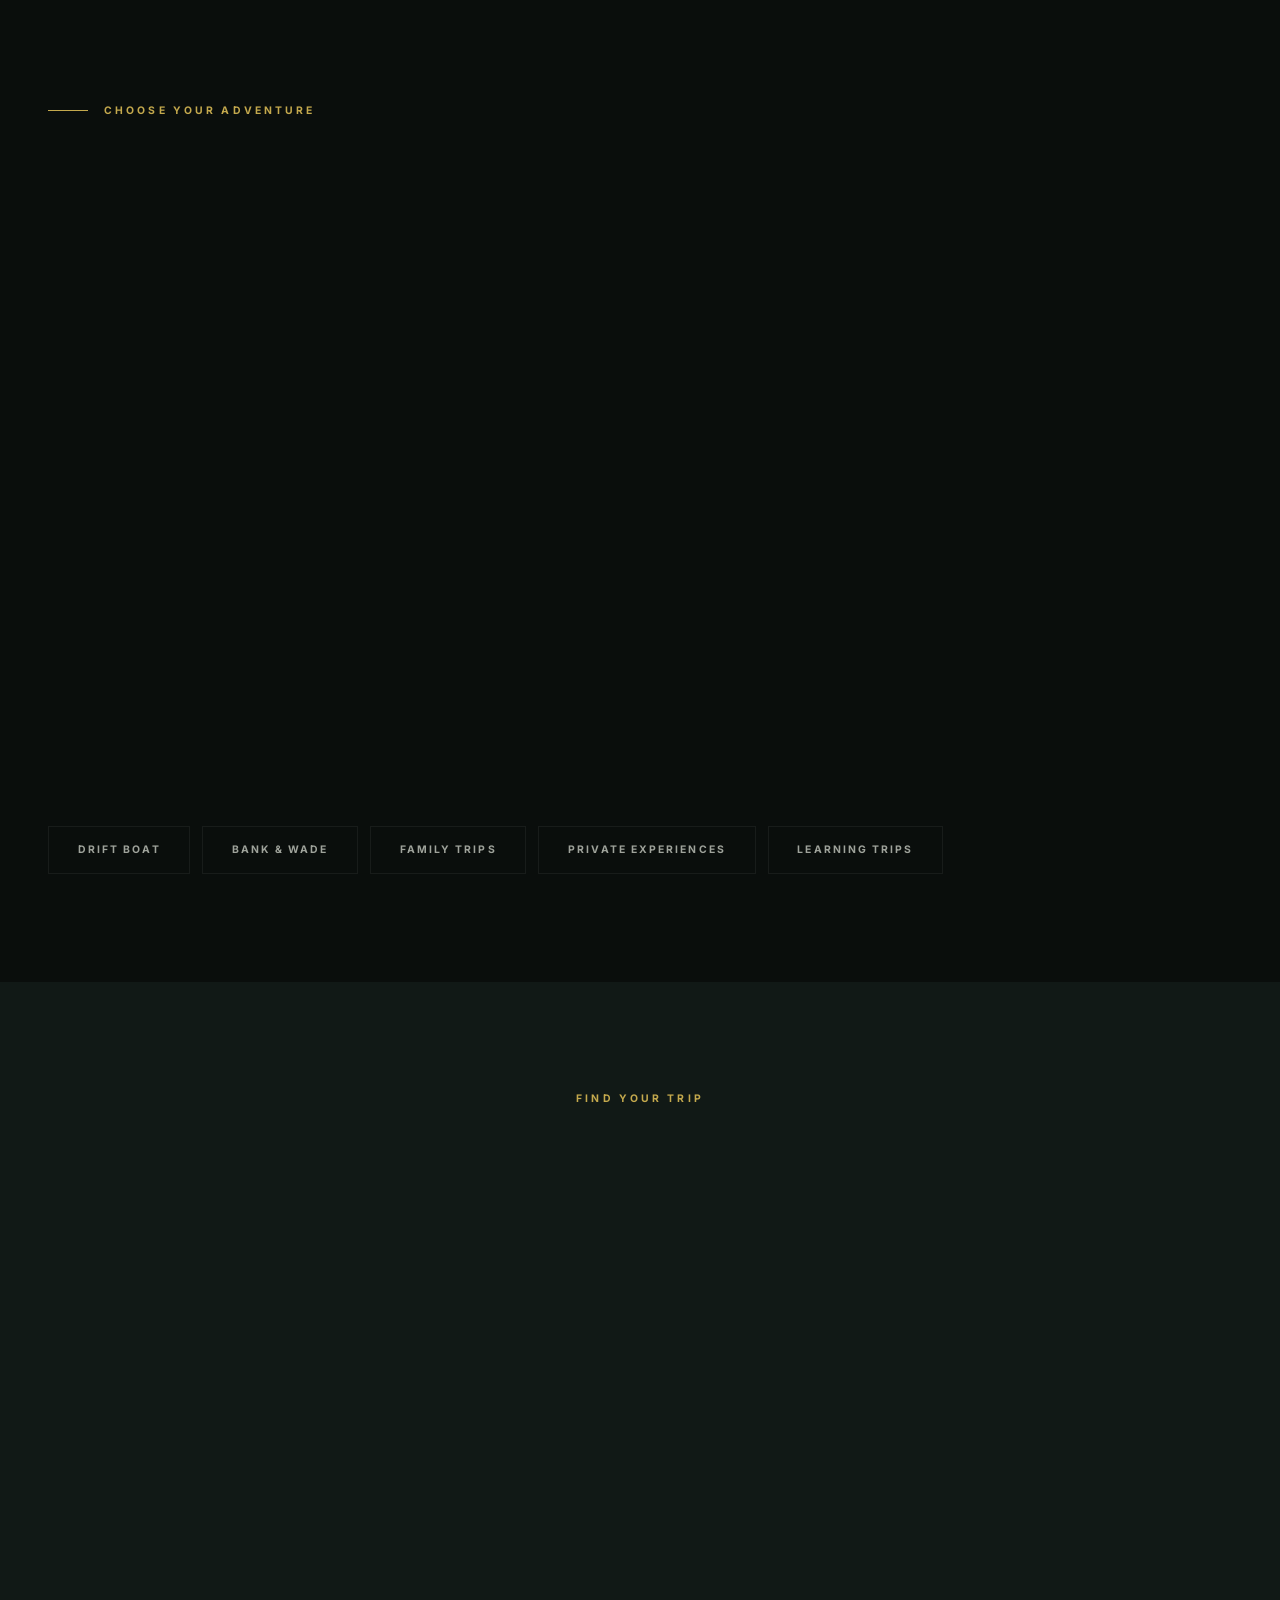
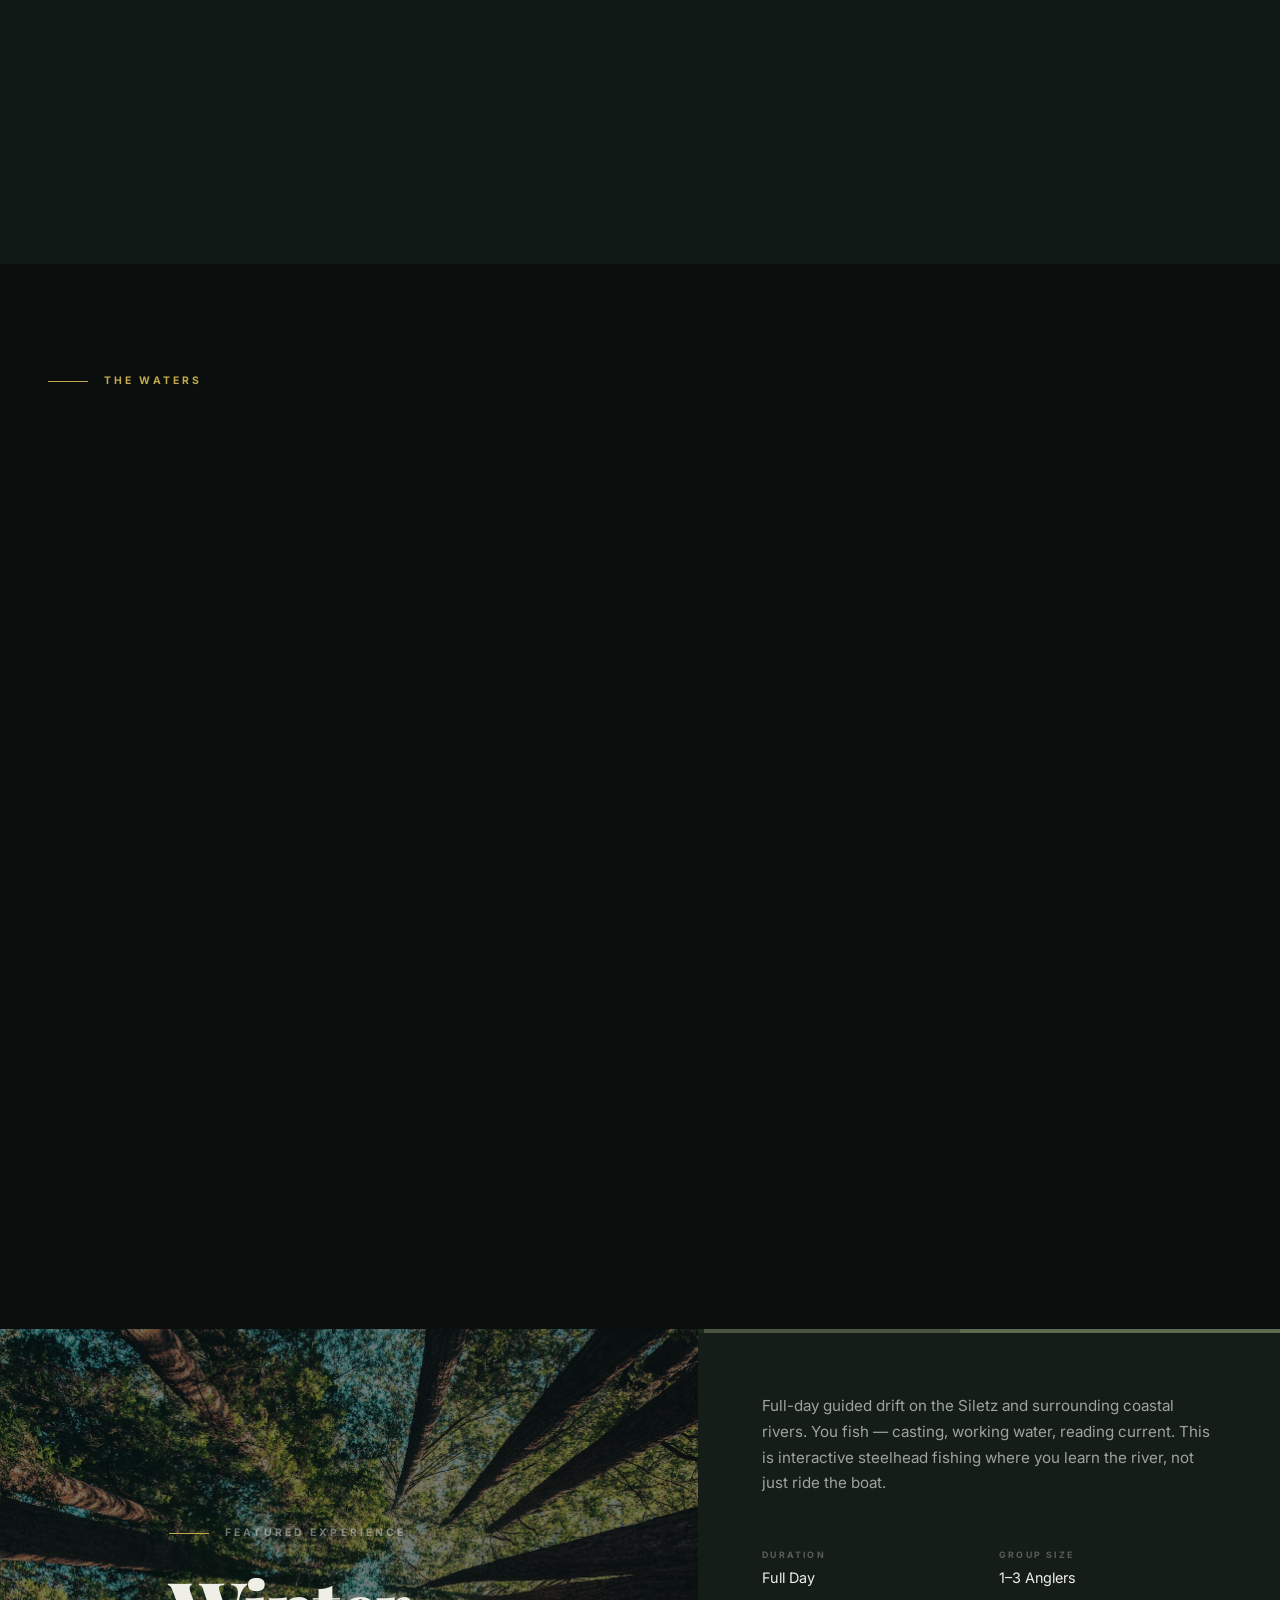
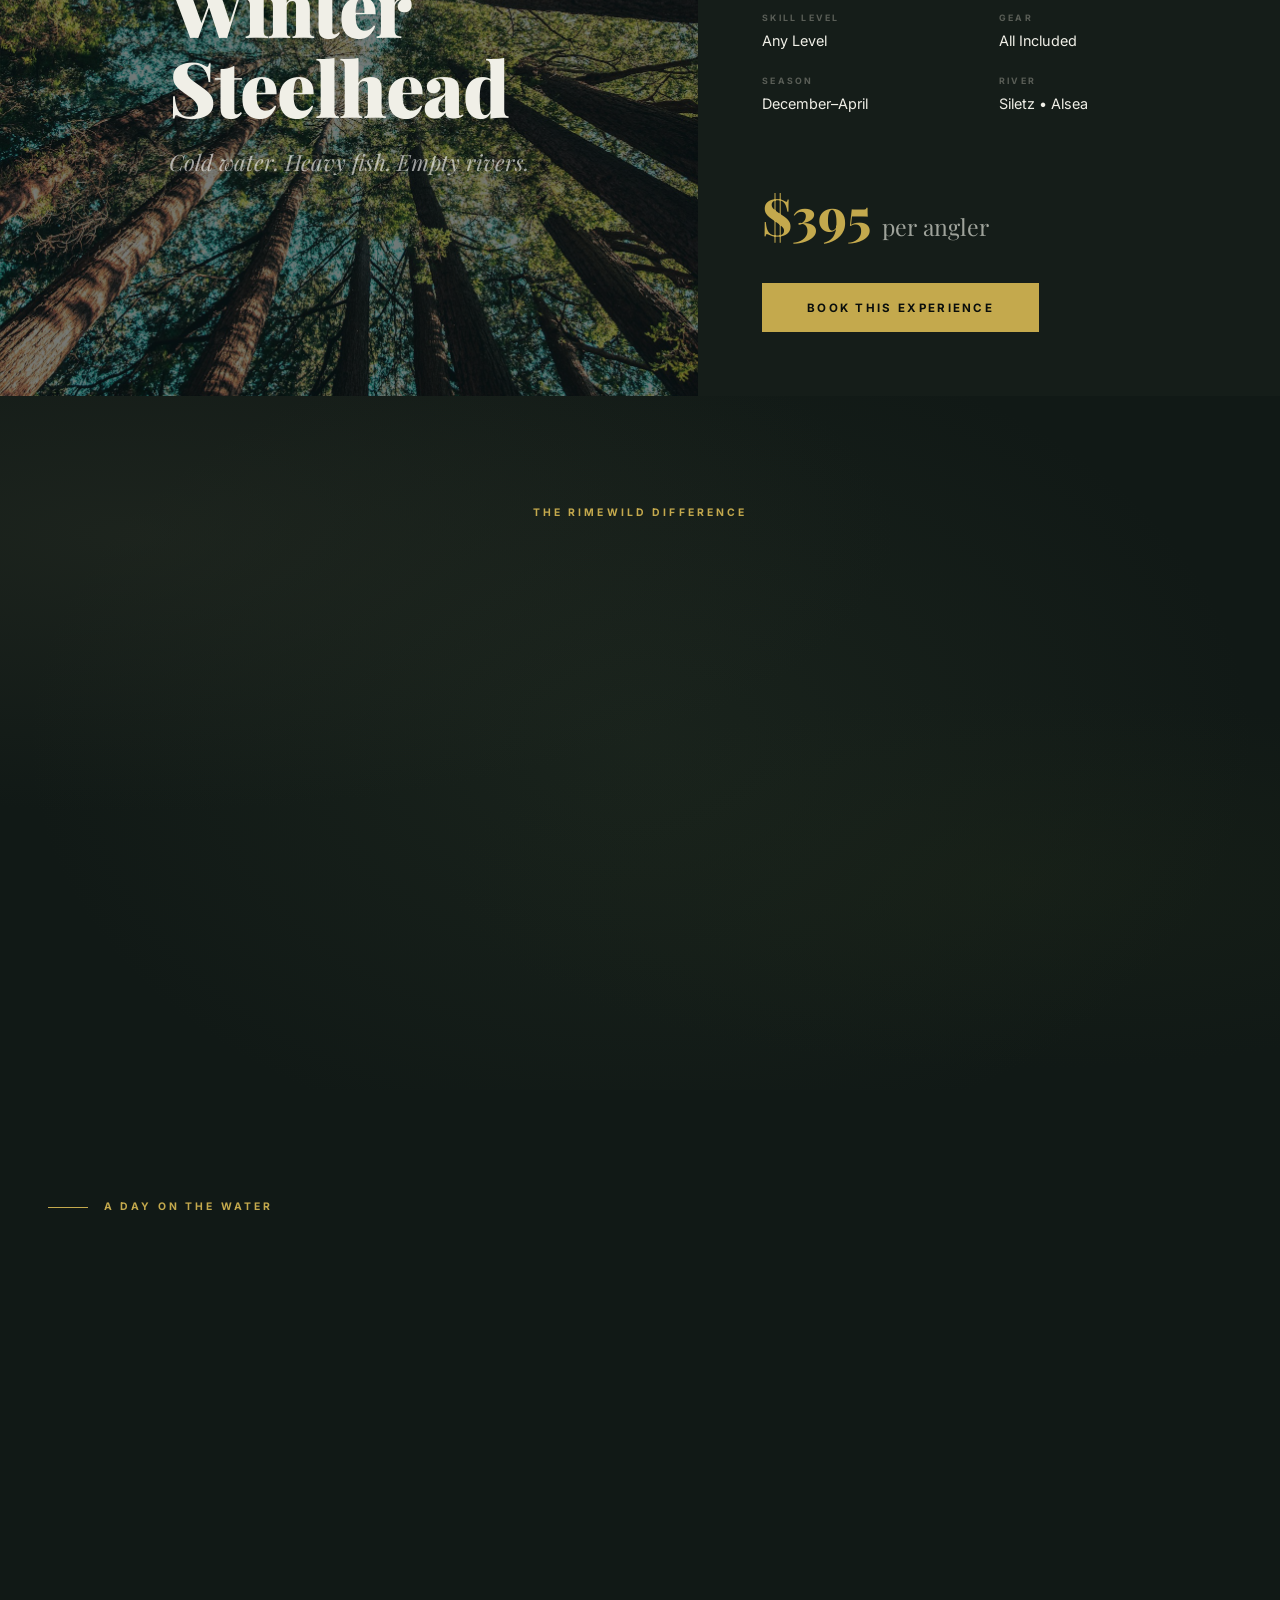
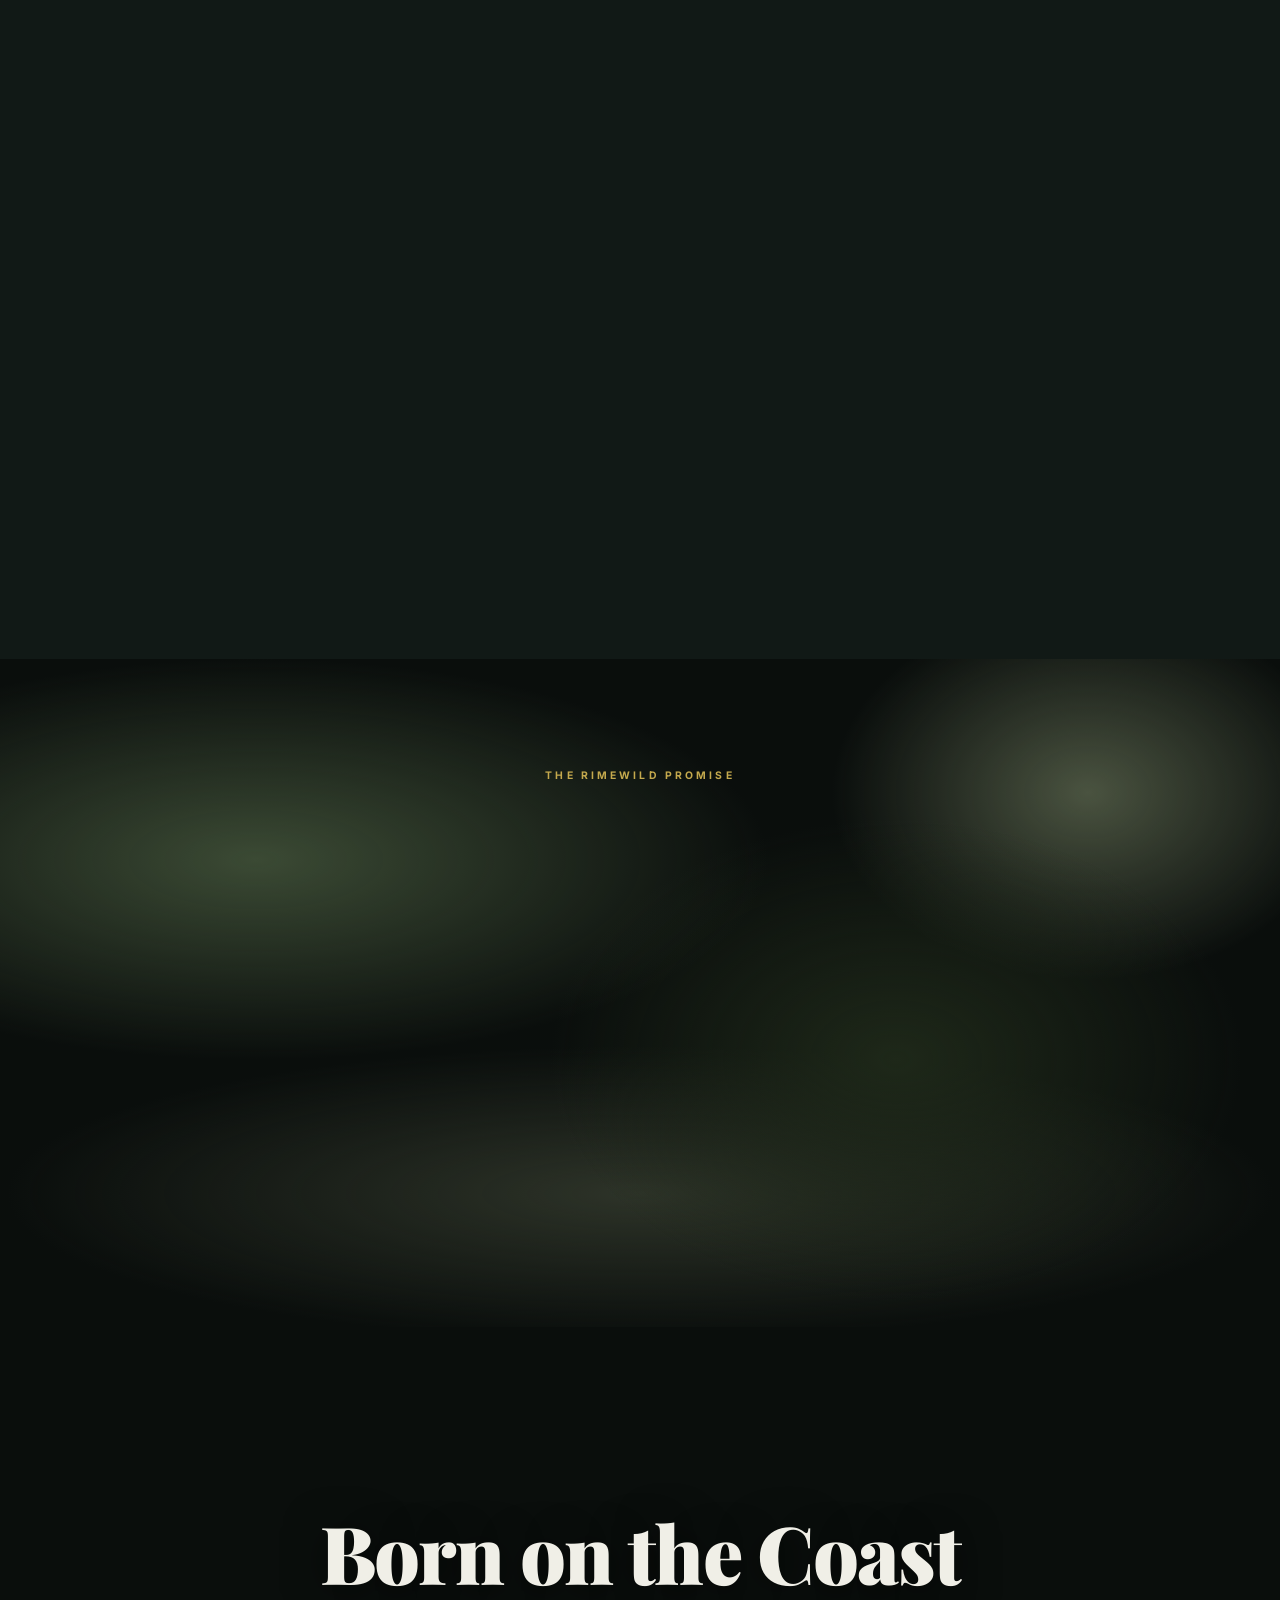
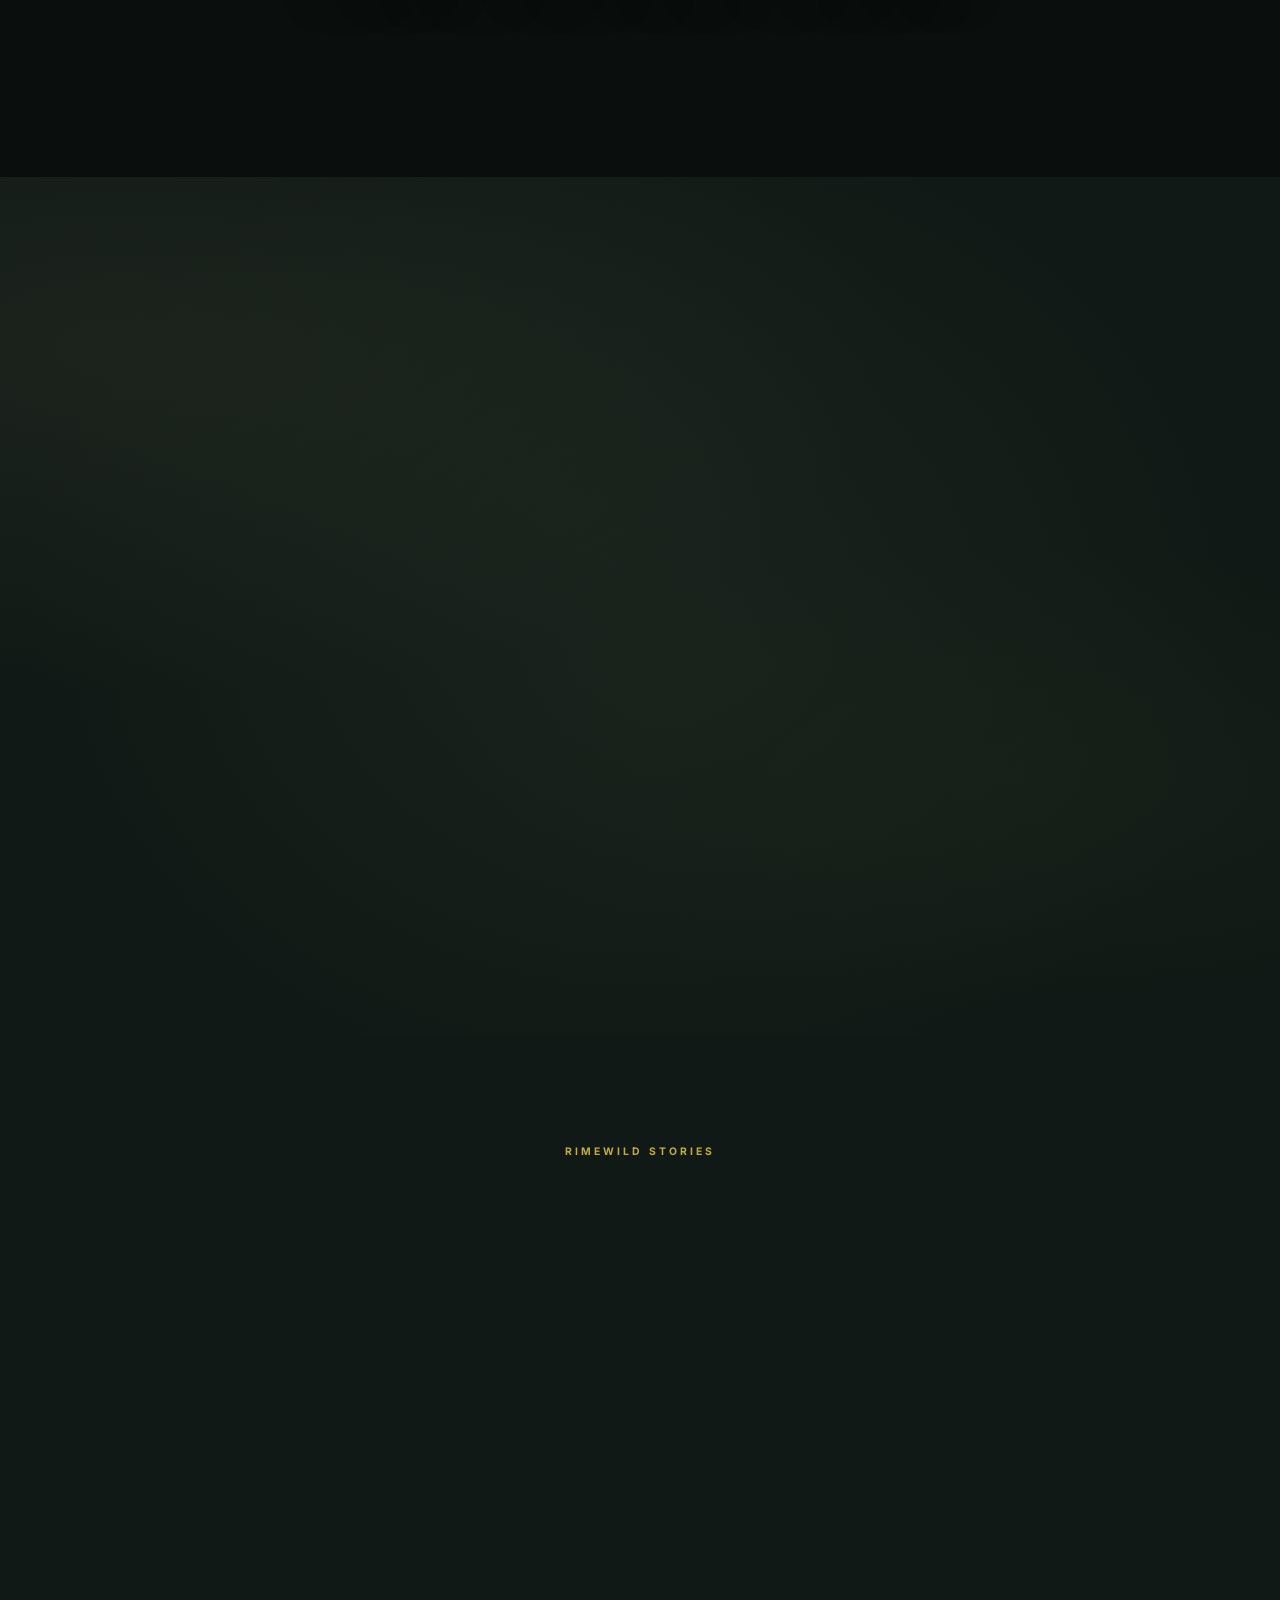
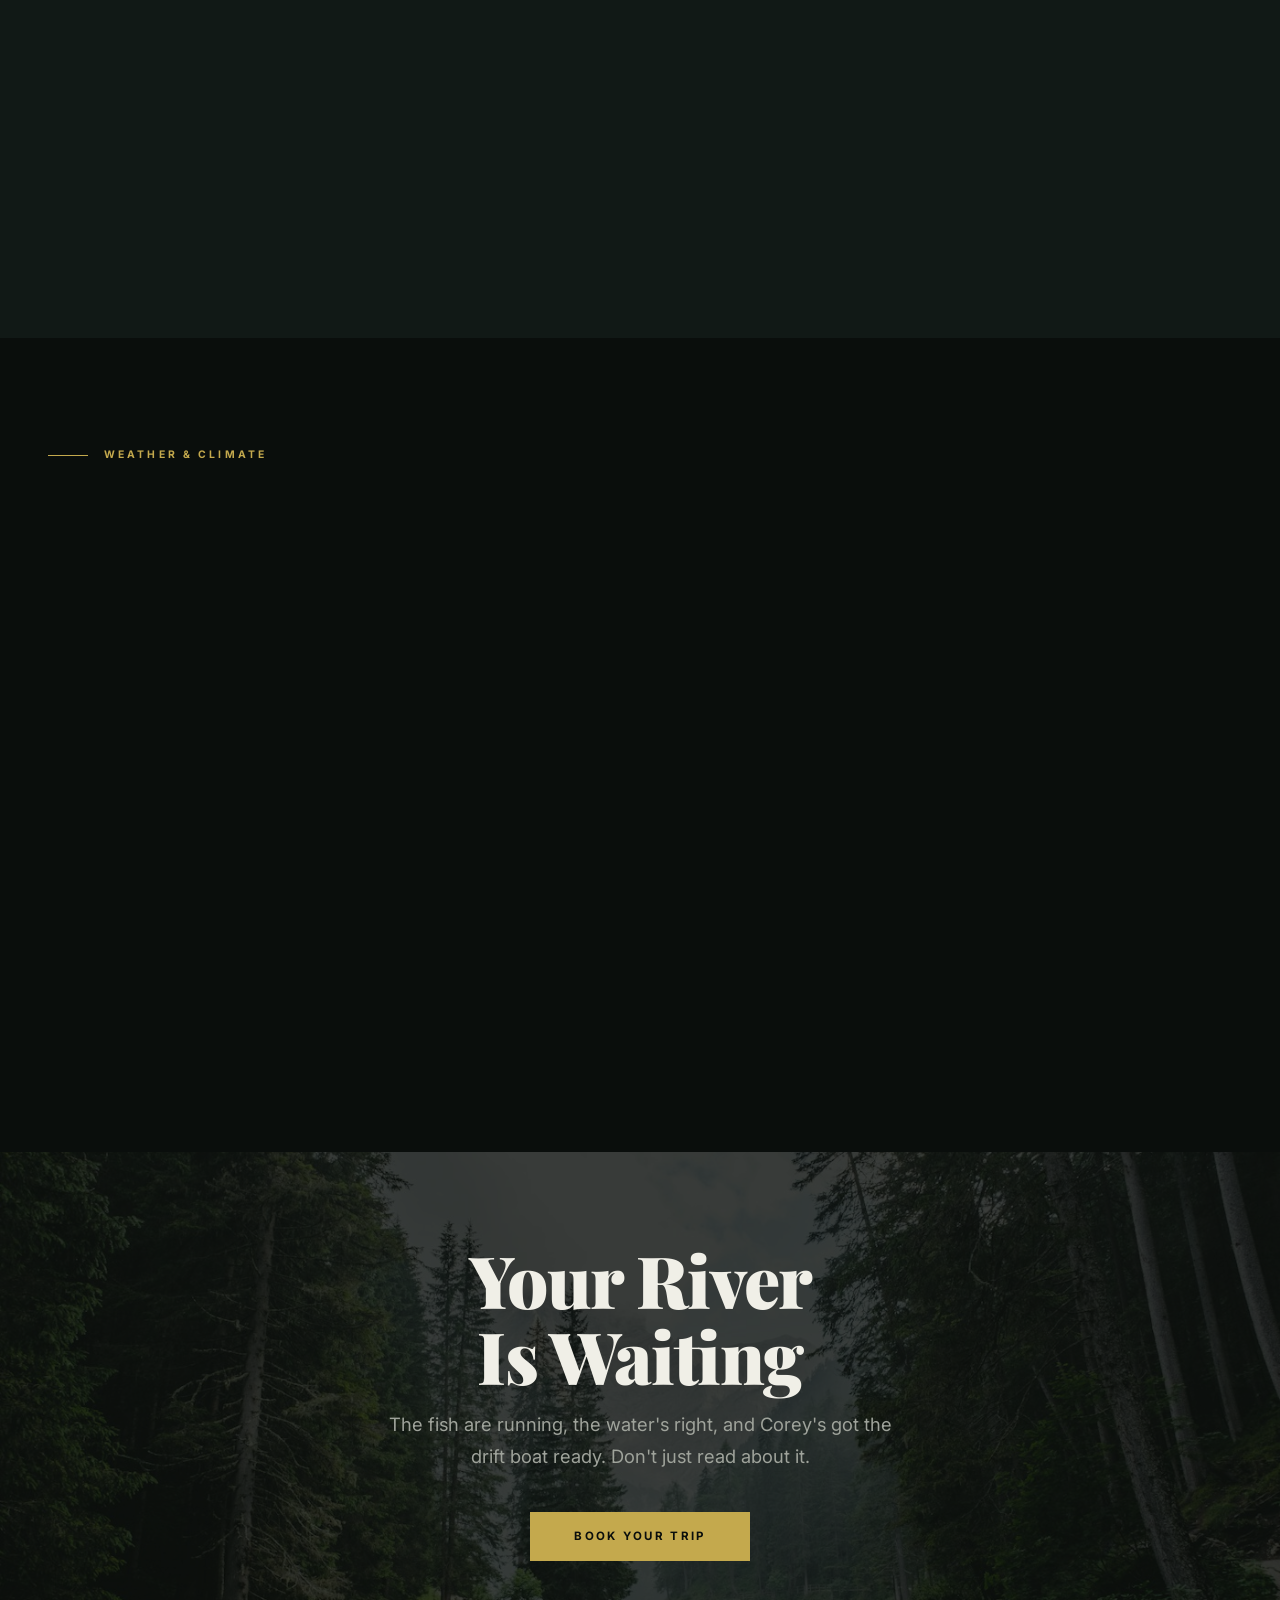
==== commit 7b271157: "feat: smooth mobile menu, Book Now contrast, About & Contact pages Rewrote mobile nav from display t" ====
--- a/index.html
+++ b/index.html
@@ -510,8 +510,9 @@
         <li><a href="index.html" class="active" aria-current="page">Home</a></li>
         <li><a href="fishing.html">Fishing</a></li>
         <li><a href="hunting.html">Hunting</a></li>
-
         <li><a href="reports.html">Reports</a></li>
+        <li><a href="about.html">About</a></li>
+        <li><a href="contact.html">Contact</a></li>
         <li class="nav-cta"><a href="index.html#booking-section" class="btn btn-gold" onclick="openBooking();return false">Book Now</a></li>
     </ul>
     <button class="nav-toggle" id="navToggle" type="button" aria-label="Open menu" aria-controls="navLinks" aria-expanded="false">&#9776;</button>
@@ -1137,8 +1138,9 @@
         <li><a href="index.html" class="active" aria-current="page">Home</a></li>
         <li><a href="fishing.html">Fishing</a></li>
         <li><a href="hunting.html">Hunting</a></li>
-
         <li><a href="reports.html">Reports</a></li>
+        <li><a href="about.html">About</a></li>
+        <li><a href="contact.html">Contact</a></li>
         <li class="nav-cta"><a href="index.html#booking-section" class="btn btn-gold" onclick="openBooking();return false">Book Now</a></li>
         </ul>
       </nav>
@@ -1189,7 +1191,7 @@
 <script>
 const nav=document.getElementById('nav');
 window.addEventListener('scroll',()=>{const s=window.scrollY>60;nav.classList.toggle('scrolled',s);nav.classList.toggle('camo-nav-border',s)},{passive:true});
-document.getElementById('navToggle').addEventListener('click',()=>{const n=document.getElementById('navLinks');n.classList.toggle('open');document.getElementById('navToggle').innerHTML=n.classList.contains('open')?'&#10005;':'&#9776;'});
+document.getElementById('navToggle').addEventListener('click',()=>{const n=document.getElementById('navLinks');n.classList.toggle('open');const isOpen=n.classList.contains('open');document.body.classList.toggle('nav-open',isOpen);document.getElementById('navToggle').innerHTML=isOpen?'&#10005;':'&#9776;'});
 function scrollTo(s){const e=document.querySelector(s);if(e)e.scrollIntoView({behavior:'smooth'})}
 
 const seasons=[
--- a/assets/polish.css
+++ b/assets/polish.css
@@ -78,14 +78,10 @@
   color: var(--text);
 }
 
-/* Keep the hamburger usable once Rivers is in the bar.
-   Scope the hide/overlay to #navLinks so the footer list stays visible. */
+/* Mobile nav overlay — opacity/transform transition for smooth open/close */
 @media (max-width: 1120px) {
   #navLinks {
-    display: none;
-  }
-  #navLinks.open {
-    display: flex;
+    display: flex !important;
     flex-direction: column;
     align-items: flex-start;
     position: fixed;
@@ -97,26 +93,55 @@
     gap: 0.35rem;
     z-index: 150;
     overflow-y: auto;
-  }
-  #navLinks.open a {
+    opacity: 0;
+    visibility: hidden;
+    transform: translateY(-12px);
+    transition: opacity .35s ease, visibility .35s ease, transform .35s ease;
+    pointer-events: none;
+  }
+  #navLinks.open {
+    opacity: 1;
+    visibility: visible;
+    transform: translateY(0);
+    pointer-events: auto;
+  }
+  #navLinks a {
     font-size: 1.15rem;
     letter-spacing: .08em;
     color: var(--text-dim);
     width: 100%;
     padding: .35rem 0;
-  }
-  #navLinks.open a:hover,
-  #navLinks.open a.active,
-  #navLinks.open a[aria-current="page"] {
+    opacity: 0;
+    transform: translateY(8px);
+    transition: opacity .25s ease, transform .25s ease, color .2s;
+  }
+  #navLinks.open a {
+    opacity: 1;
+    transform: translateY(0);
+  }
+  #navLinks.open a:nth-child(1) { transition-delay: .05s; }
+  #navLinks.open a:nth-child(2) { transition-delay: .08s; }
+  #navLinks.open a:nth-child(3) { transition-delay: .11s; }
+  #navLinks.open a:nth-child(4) { transition-delay: .14s; }
+  #navLinks.open a:nth-child(5) { transition-delay: .17s; }
+  #navLinks.open a:nth-child(6) { transition-delay: .20s; }
+  #navLinks.open a:nth-child(7) { transition-delay: .23s; }
+  #navLinks a:hover,
+  #navLinks a.active,
+  #navLinks a[aria-current="page"] {
     color: var(--text);
   }
-  #navLinks.open .nav-cta {
+  #navLinks .nav-cta {
     width: 100%;
     margin-top: .75rem;
   }
-  #navLinks.open .nav-cta .btn {
+  #navLinks .nav-cta .btn {
     width: 100%;
     justify-content: center;
+  }
+  #navLinks .nav-cta .btn-gold {
+    color: var(--bg);
+    background: var(--gold);
   }
   .nav-toggle {
     display: inline-flex !important;
@@ -127,7 +152,7 @@
 
 @media (min-width: 1121px) {
   #navLinks {
-    gap: 1.35rem;
+    gap: 1rem;
   }
   .nav-toggle {
     display: none !important;
@@ -175,7 +200,7 @@
   position: absolute;
   inset: 0;
   z-index: 1;
-  background: linear-gradient(180deg, rgba(10, 14, 12, .35) 0%, rgba(10, 14, 12, 0) 28%, rgba(10, 14, 12, .55) 62%, rgba(10, 14, 12, .95) 86%, var(--bg) 100%);
+  background: linear-gradient(180deg, rgba(10, 14, 12, .5) 0%, rgba(10, 14, 12, .15) 22%, rgba(10, 14, 12, .7) 52%, rgba(10, 14, 12, .95) 78%, var(--bg) 100%);
 }
 .site-hero-content {
   position: relative;
@@ -271,6 +296,11 @@
   }
 }
 
+body.nav-open .nav {
+  backdrop-filter: none;
+  -webkit-backdrop-filter: none;
+}
+
 body.nav-open .mobile-bar,
 body:has(.booking-overlay.show) .mobile-bar {
   visibility: hidden;
